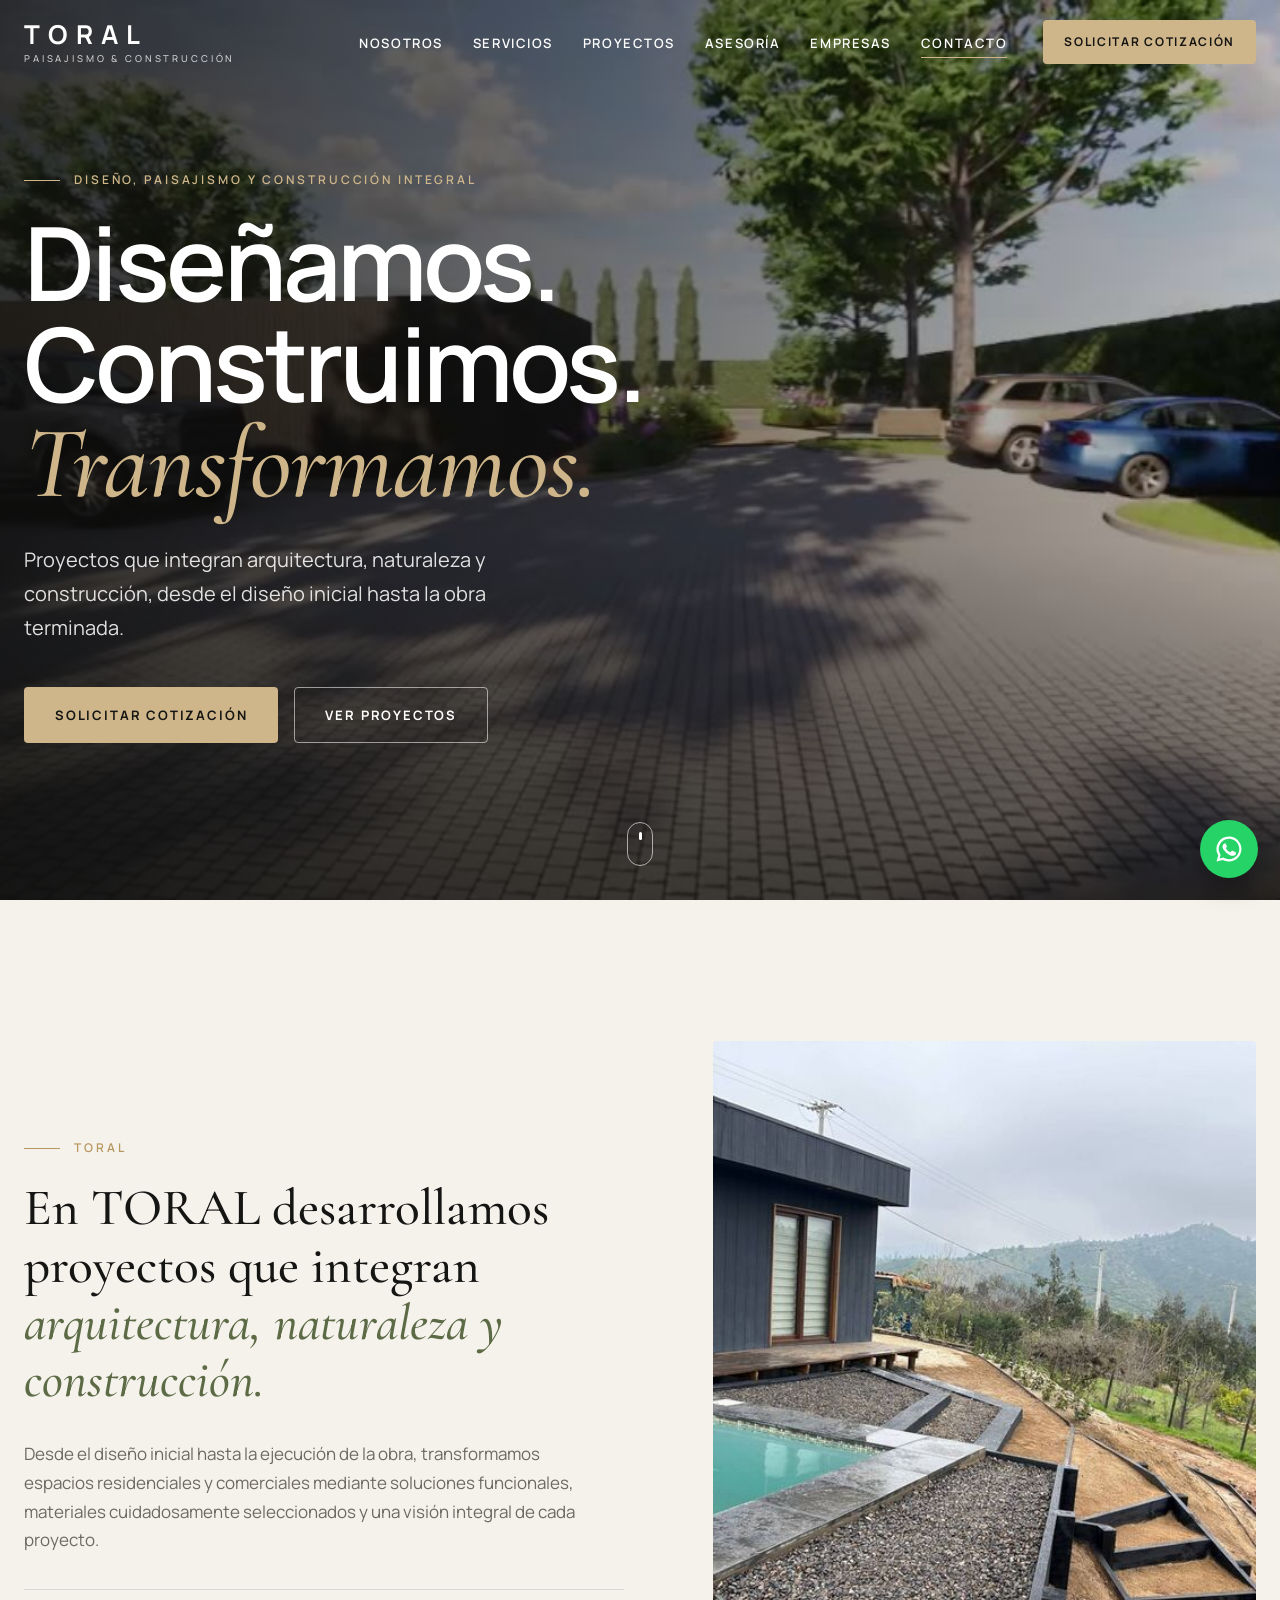
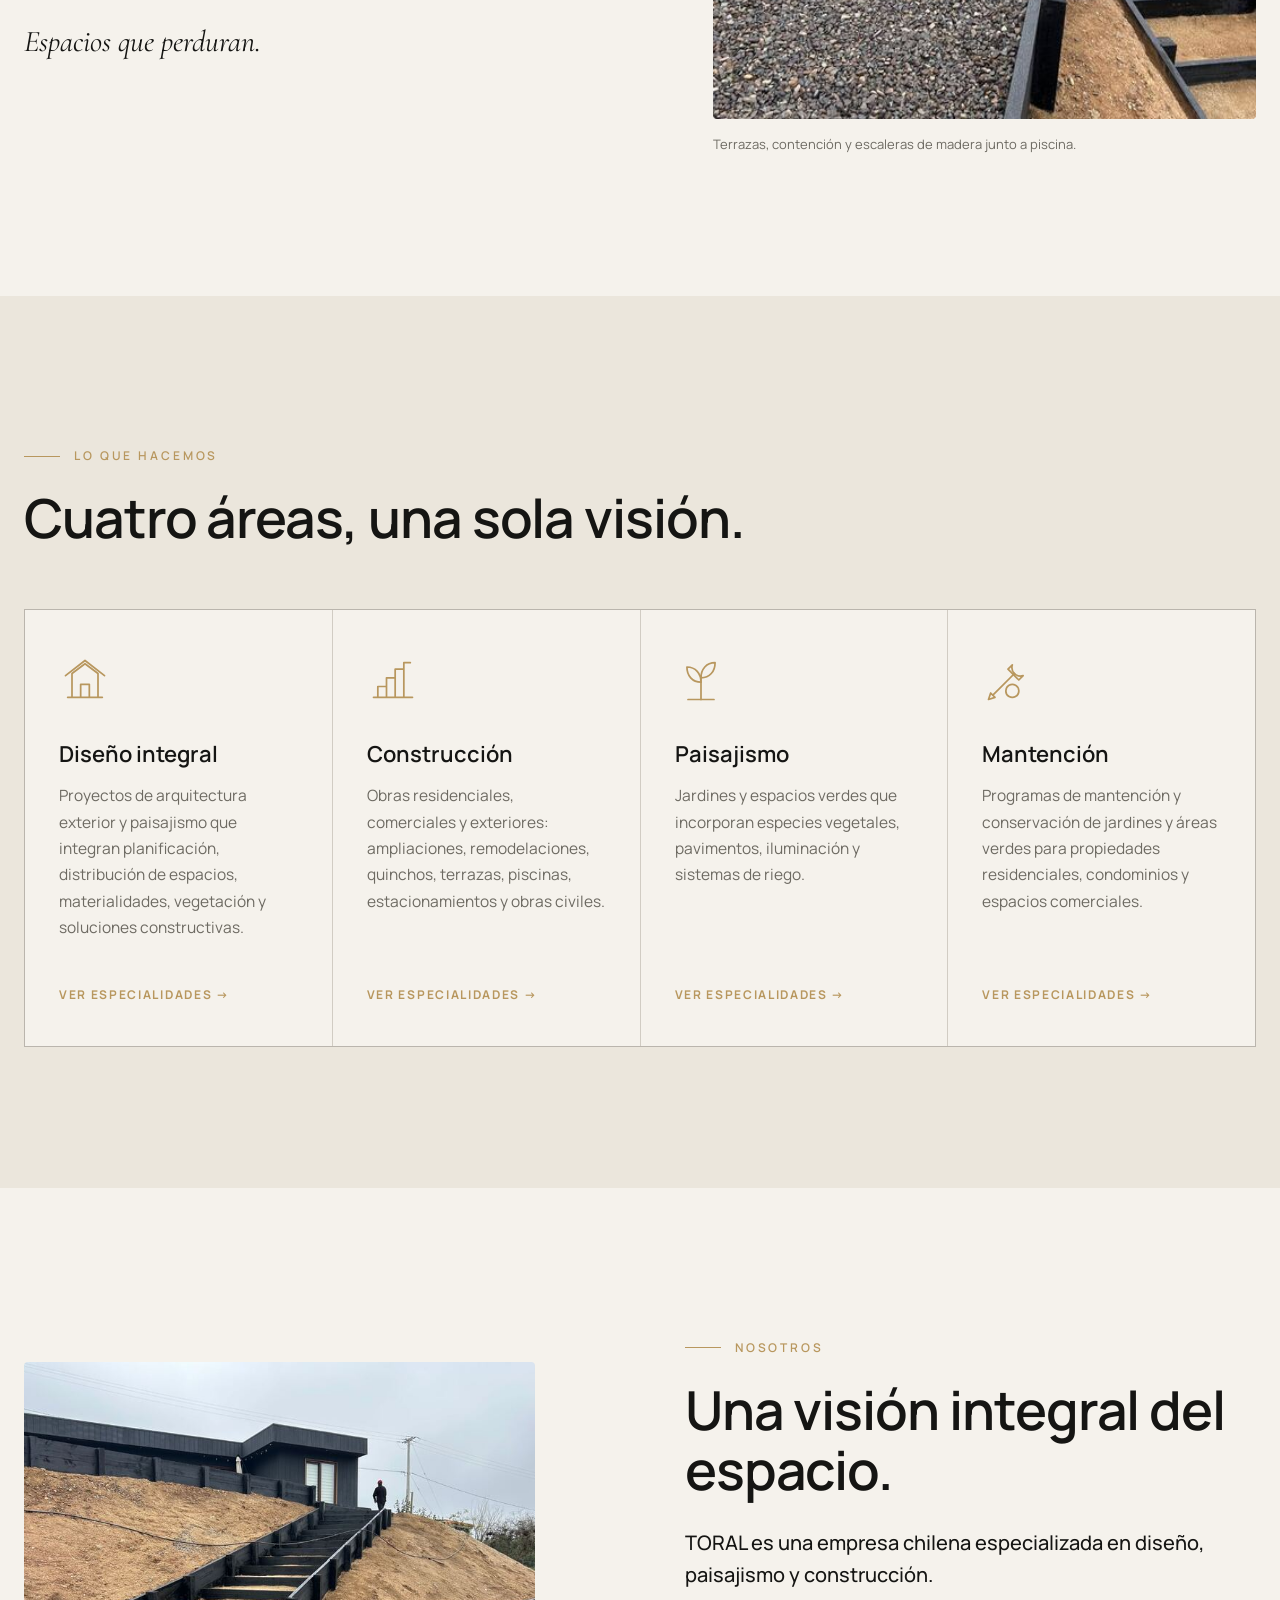
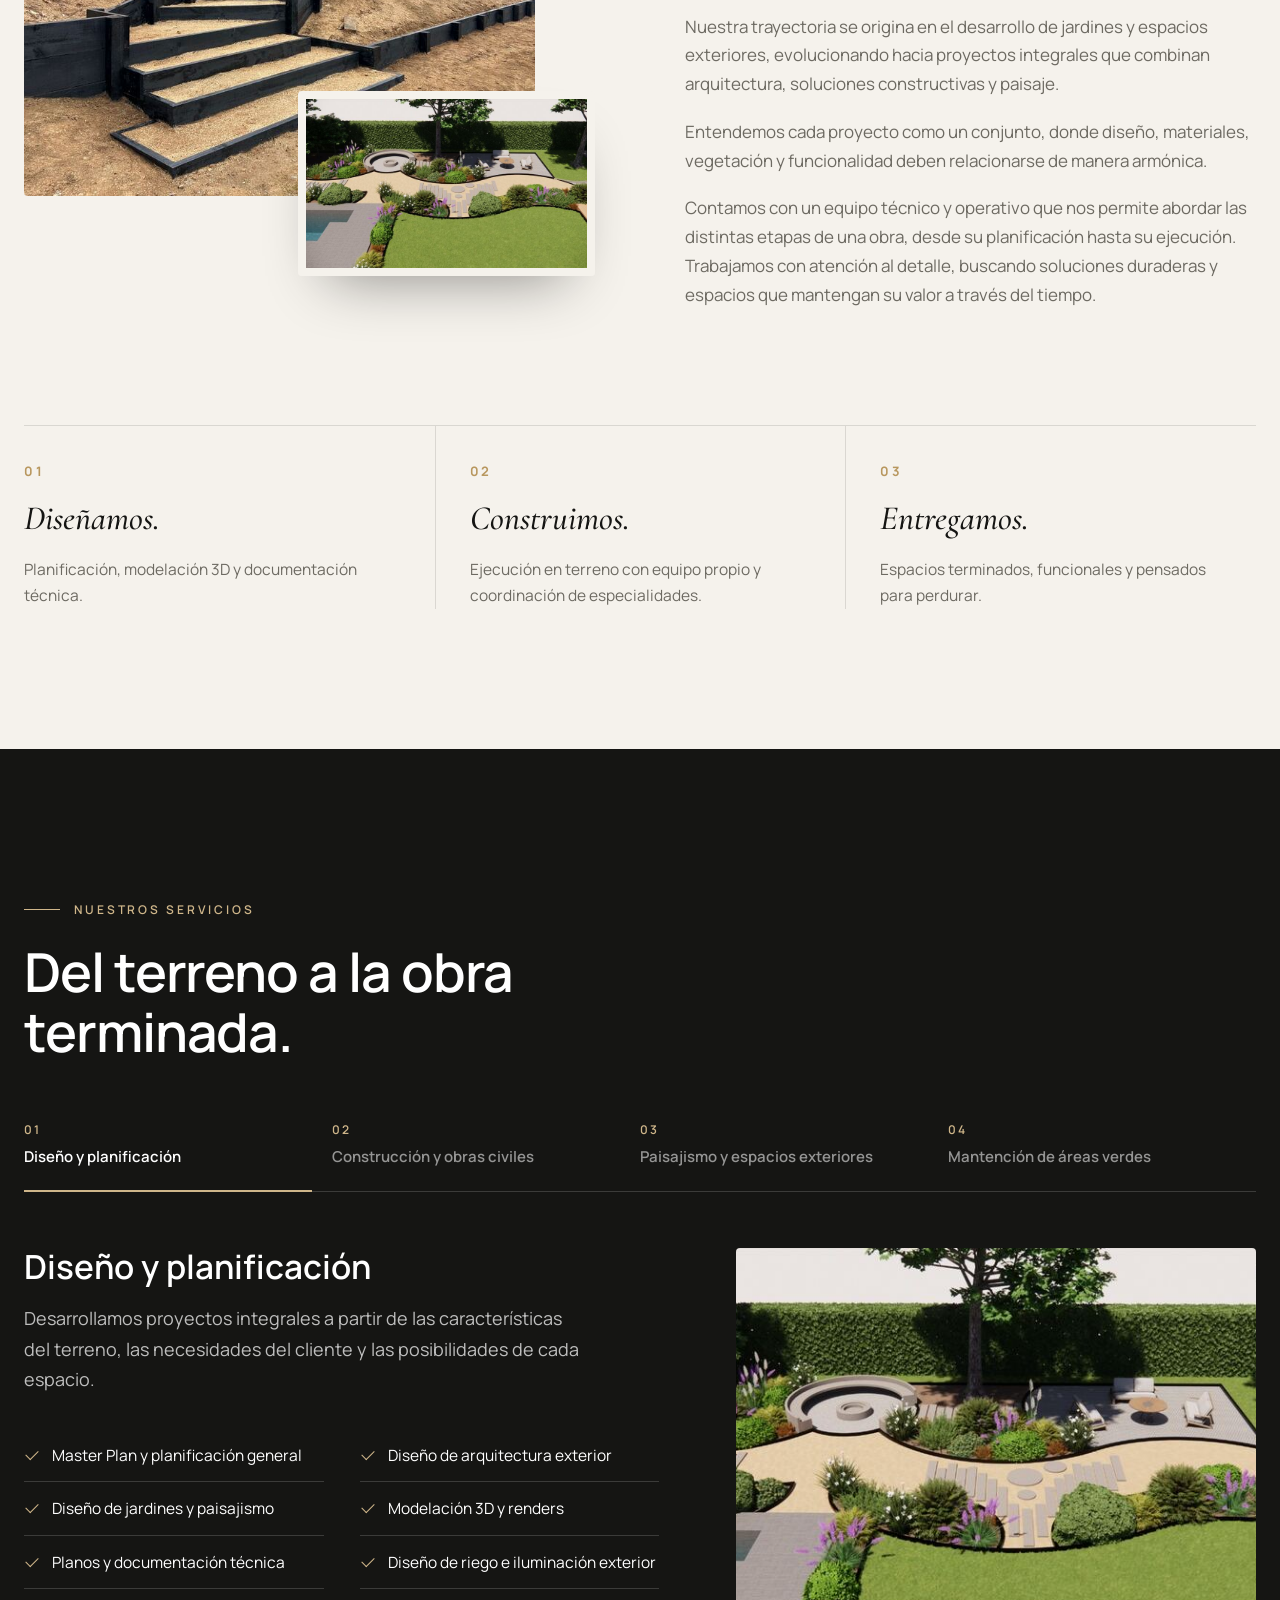
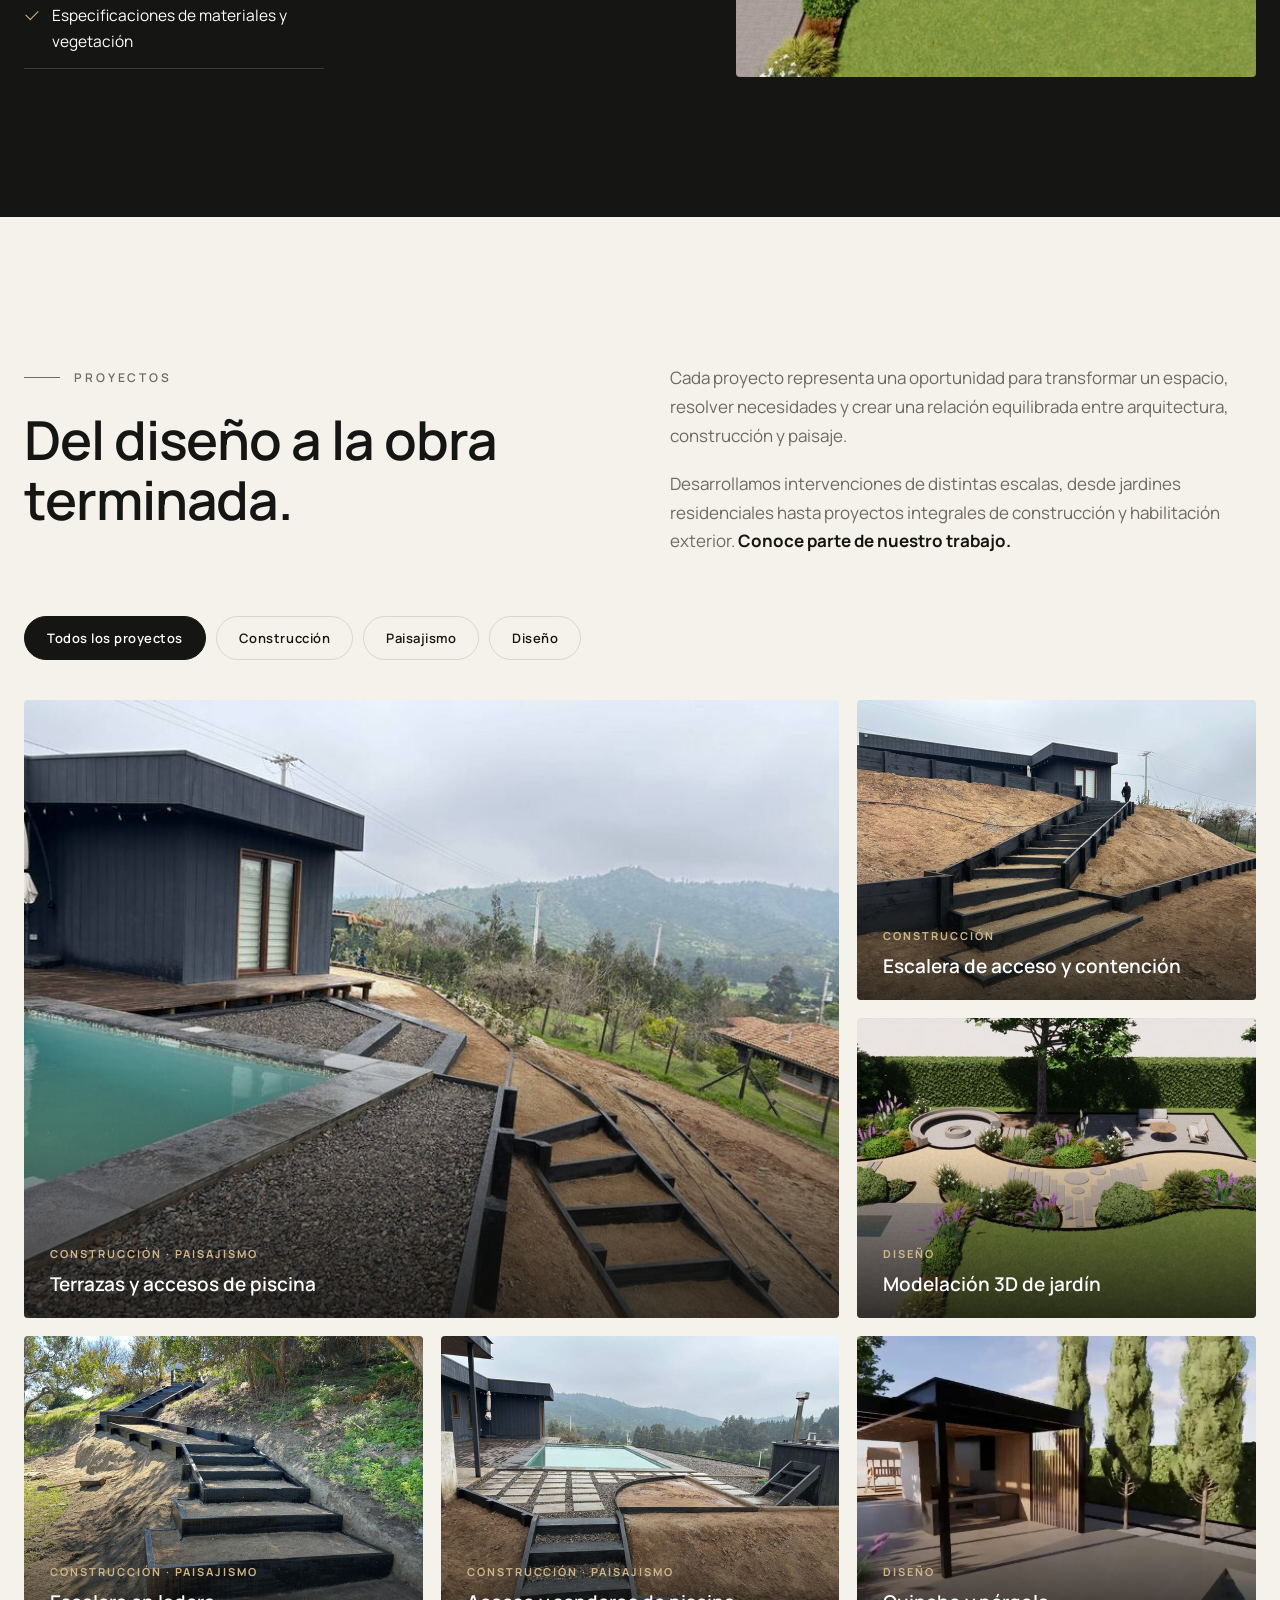
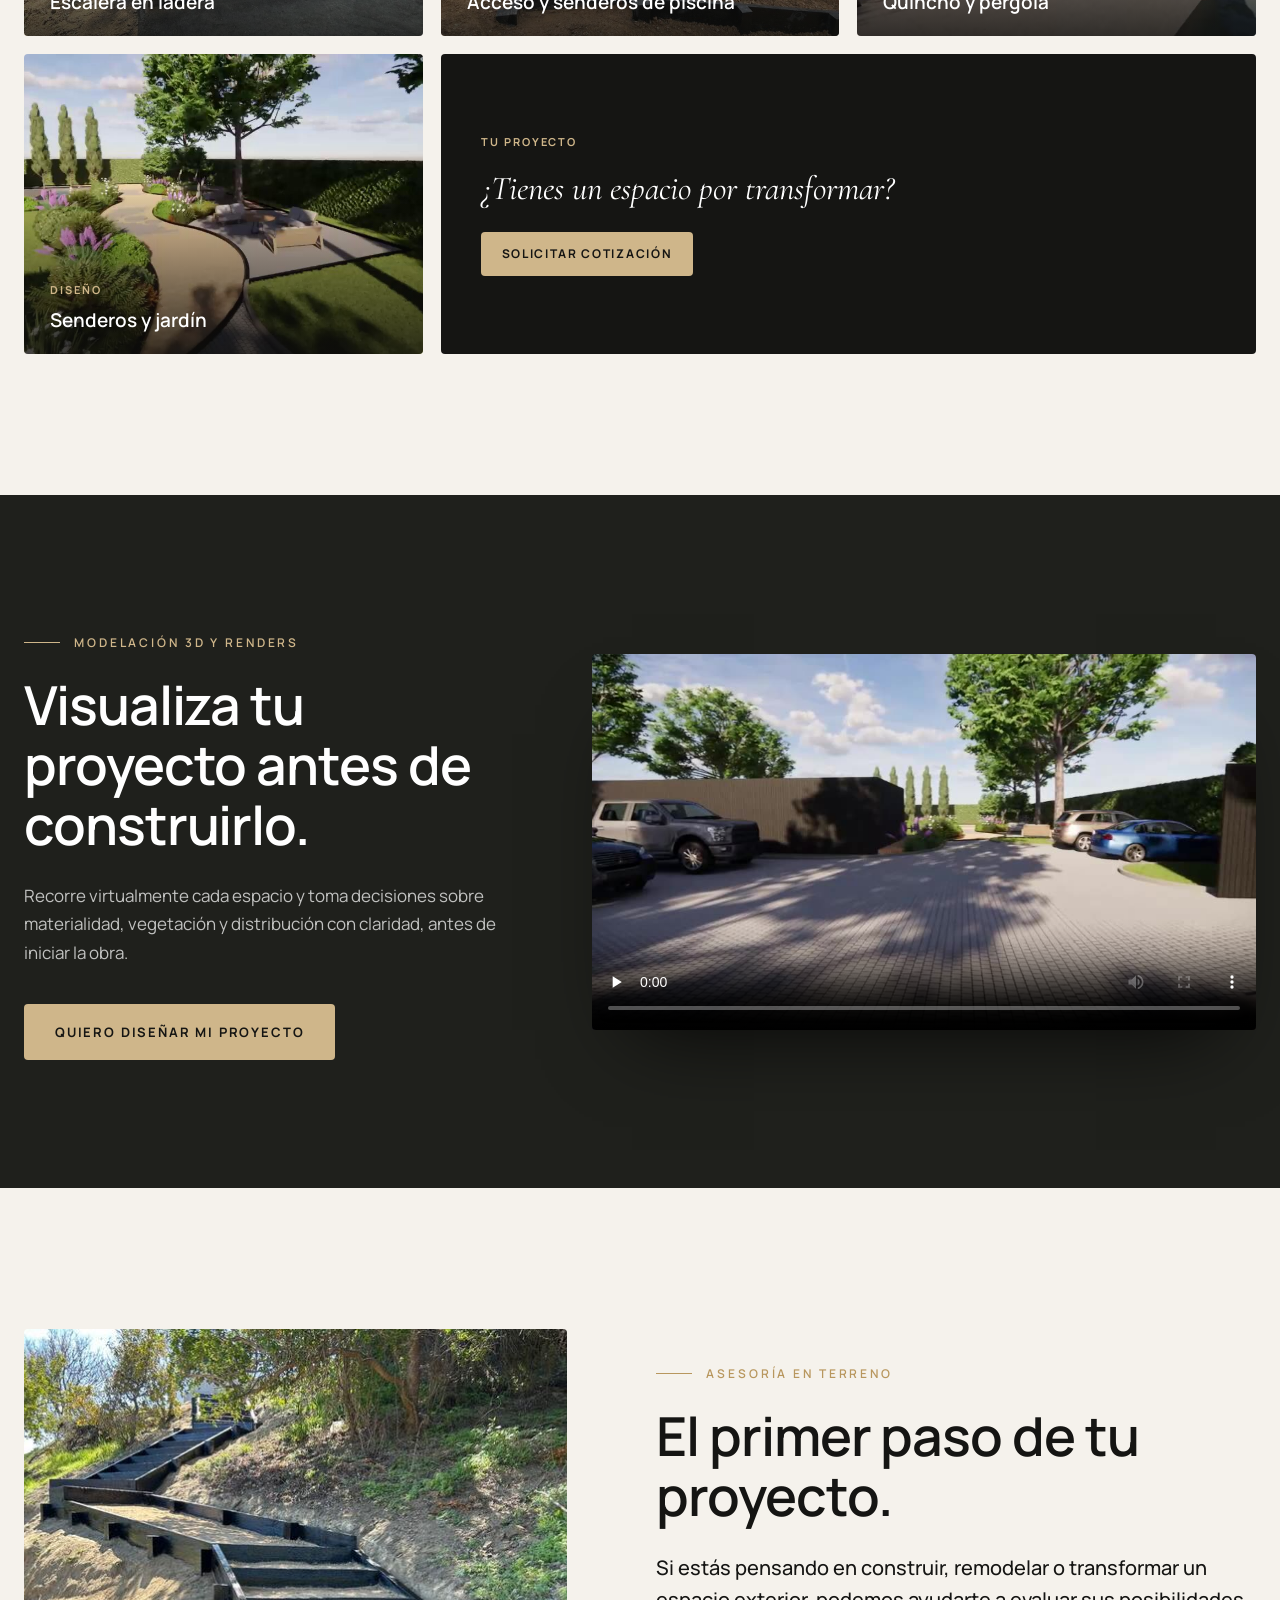
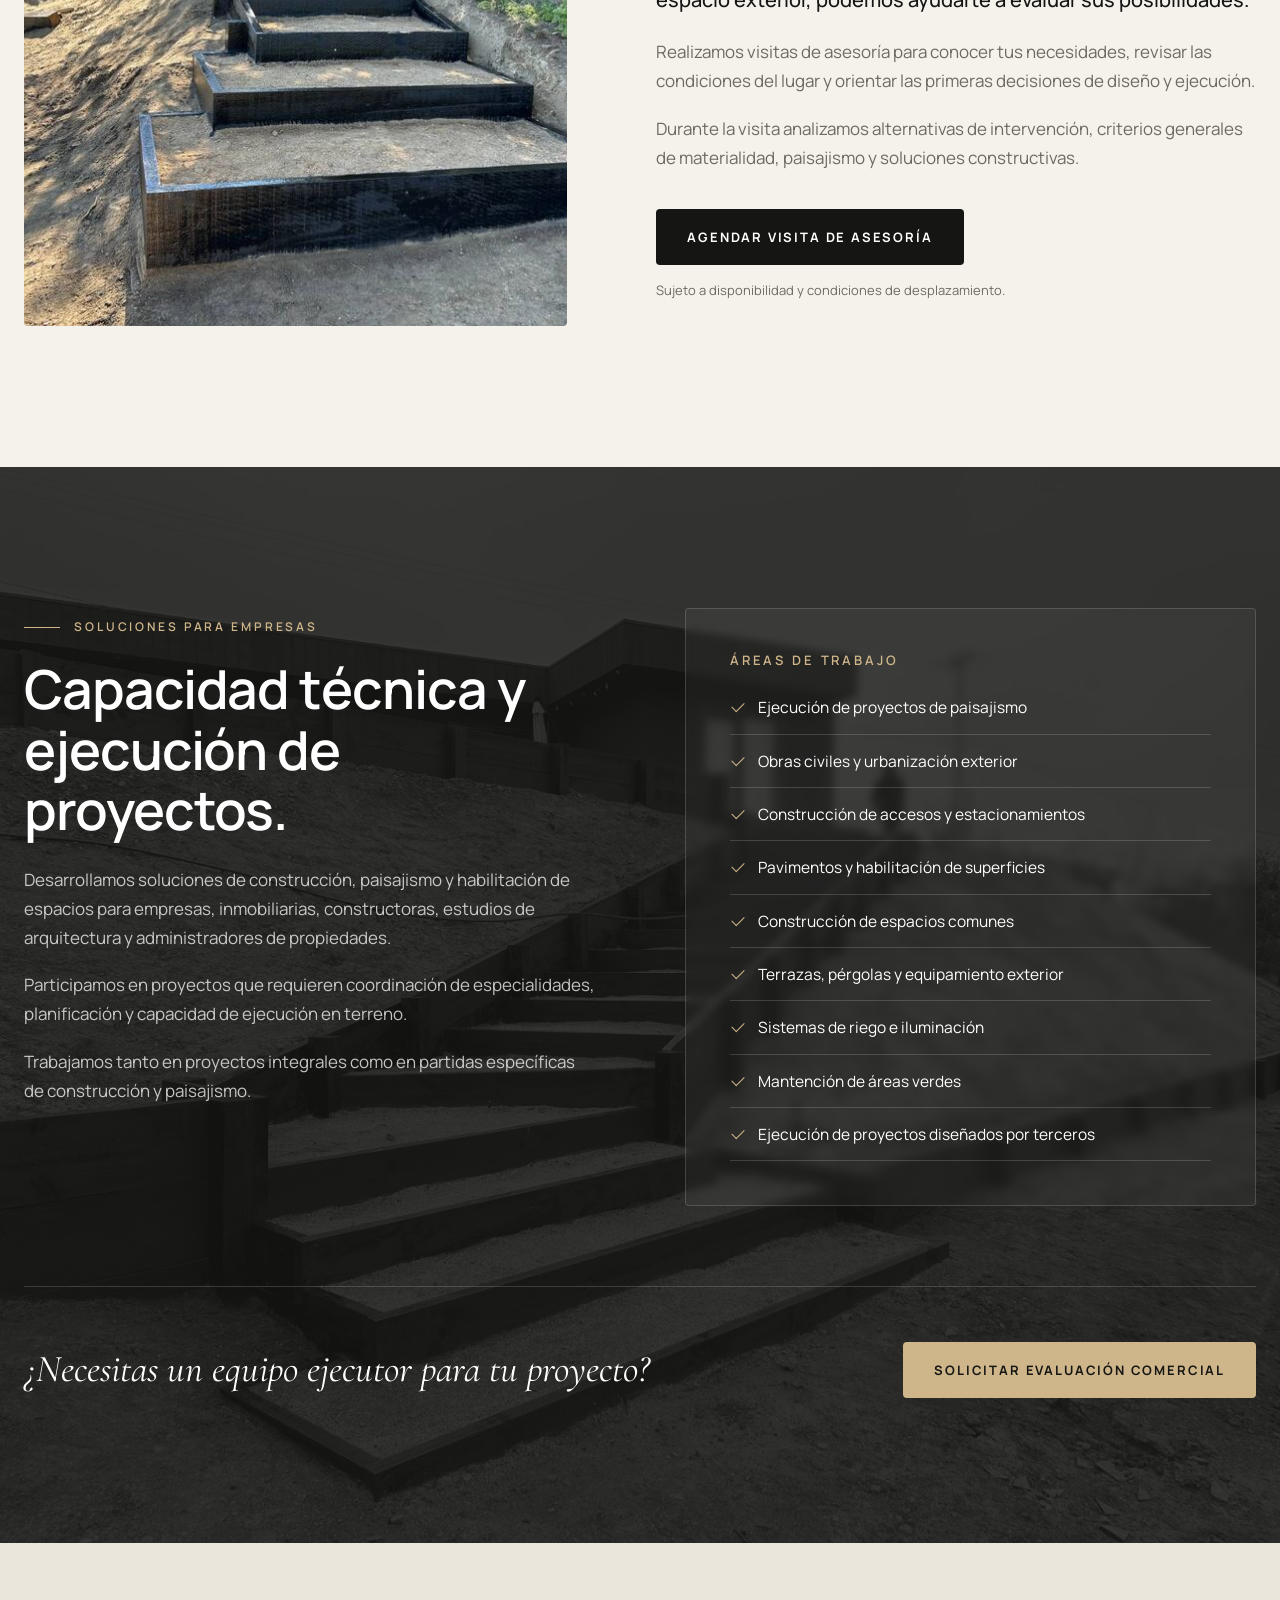
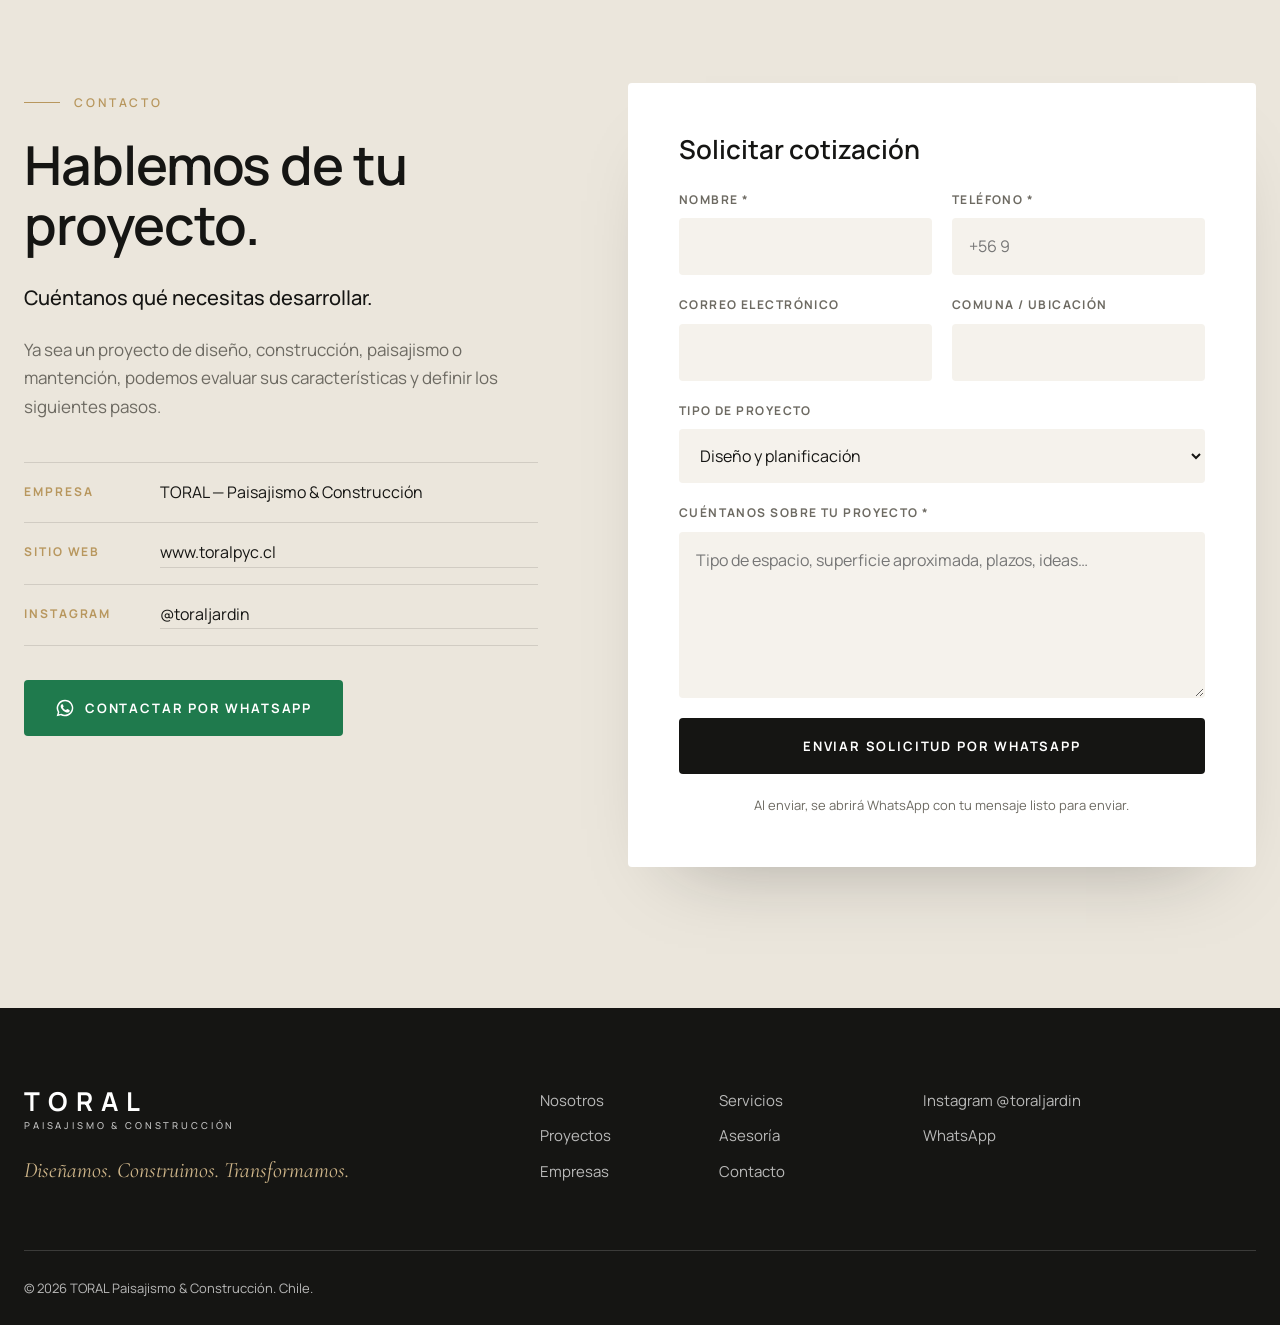
==== index.html @ 91686265 "Sitio web TORAL: diseño, paisajismo y construcción Sitio estático de una página con inicio con video" ====
<!DOCTYPE html>
<html lang="es-CL">
<head>
  <meta charset="utf-8">
  <script>document.documentElement.classList.add("js")</script>
  <meta name="viewport" content="width=device-width, initial-scale=1">
  <title>TORAL | Diseño, Paisajismo y Construcción</title>
  <meta name="description" content="TORAL es una empresa chilena de diseño, paisajismo y construcción integral. Desarrollamos jardines, terrazas, quinchos, piscinas, accesos y obras exteriores, desde el diseño hasta la ejecución.">
  <meta name="theme-color" content="#151513">
  <link rel="canonical" href="https://www.toralpyc.cl/">
  <link rel="icon" href="assets/img/favicon.svg" type="image/svg+xml">

  <!-- Open Graph -->
  <meta property="og:type" content="website">
  <meta property="og:locale" content="es_CL">
  <meta property="og:site_name" content="TORAL Paisajismo & Construcción">
  <meta property="og:title" content="TORAL | Diseñamos. Construimos. Transformamos.">
  <meta property="og:description" content="Diseño, paisajismo y construcción integral para espacios residenciales y comerciales.">
  <meta property="og:url" content="https://www.toralpyc.cl/">
  <meta property="og:image" content="https://www.toralpyc.cl/assets/img/escalera-acceso-1600.jpg">

  <link rel="preconnect" href="https://fonts.googleapis.com">
  <link rel="preconnect" href="https://fonts.gstatic.com" crossorigin>
  <link href="https://fonts.googleapis.com/css2?family=Cormorant+Garamond:ital,wght@0,500;0,600;1,500&family=Manrope:wght@300;400;500;600;700&display=swap" rel="stylesheet">
  <link rel="stylesheet" href="assets/css/styles.css">

  <script type="application/ld+json">
  {
    "@context": "https://schema.org",
    "@type": "HomeAndConstructionBusiness",
    "name": "TORAL Paisajismo & Construcción",
    "url": "https://www.toralpyc.cl/",
    "image": "https://www.toralpyc.cl/assets/img/escalera-acceso-1600.jpg",
    "description": "Empresa chilena especializada en diseño, paisajismo y construcción integral.",
    "address": { "@type": "PostalAddress", "addressCountry": "CL" },
    "sameAs": ["https://www.instagram.com/toraljardin/"]
  }
  </script>
</head>
<body>

<a class="skip-link" href="#main">Saltar al contenido</a>

<!-- ============ HEADER ============ -->
<header class="site-header" id="top">
  <div class="container header-inner">
    <a href="#top" class="brand" aria-label="TORAL, ir al inicio">
      <span class="brand-mark">TORAL</span>
      <span class="brand-sub">Paisajismo &amp; Construcción</span>
    </a>

    <button class="nav-toggle" aria-controls="site-nav" aria-expanded="false" aria-label="Abrir menú">
      <span></span><span></span><span></span>
    </button>

    <nav class="site-nav" id="site-nav" aria-label="Principal">
      <ul>
        <li><a href="#nosotros">Nosotros</a></li>
        <li><a href="#servicios">Servicios</a></li>
        <li><a href="#proyectos">Proyectos</a></li>
        <li><a href="#asesoria">Asesoría</a></li>
        <li><a href="#empresas">Empresas</a></li>
        <li><a href="#contacto">Contacto</a></li>
      </ul>
      <a href="#contacto" class="btn btn-sand btn-sm nav-cta">Solicitar cotización</a>
    </nav>
  </div>
</header>

<main id="main">

  <!-- ============ HERO ============ -->
  <section class="hero" aria-label="Presentación">
    <video class="hero-video" autoplay muted loop playsinline preload="metadata"
           poster="assets/video/toral-render-poster.jpg" aria-hidden="true">
      <source src="assets/video/toral-render.mp4" type="video/mp4">
    </video>
    <div class="hero-overlay"></div>

    <div class="container hero-content">
      <p class="eyebrow reveal">Diseño, paisajismo y construcción integral</p>
      <h1 class="hero-title reveal">
        <span>Diseñamos.</span>
        <span>Construimos.</span>
        <span class="accent">Transformamos.</span>
      </h1>
      <p class="hero-lead reveal">
        Proyectos que integran arquitectura, naturaleza y construcción, desde el diseño inicial hasta la obra terminada.
      </p>
      <div class="hero-actions reveal">
        <a href="#contacto" class="btn btn-sand">Solicitar cotización</a>
        <a href="#proyectos" class="btn btn-ghost">Ver proyectos</a>
      </div>
    </div>

    <a href="#intro" class="scroll-cue" aria-label="Bajar a la siguiente sección"><span></span></a>
  </section>

  <!-- ============ INTRO ============ -->
  <section class="section intro" id="intro">
    <div class="container intro-grid">
      <div class="intro-text reveal">
        <p class="eyebrow eyebrow-dark">TORAL</p>
        <h2 class="display">En TORAL desarrollamos proyectos que integran <em>arquitectura, naturaleza y construcción.</em></h2>
        <p>
          Desde el diseño inicial hasta la ejecución de la obra, transformamos espacios residenciales y comerciales mediante
          soluciones funcionales, materiales cuidadosamente seleccionados y una visión integral de cada proyecto.
        </p>
        <p class="signature">Espacios que perduran.</p>
      </div>
      <figure class="intro-media reveal">
        <img src="assets/img/piscina-terrazas-800.jpg"
             srcset="assets/img/piscina-terrazas-800.jpg 800w, assets/img/piscina-terrazas-1600.jpg 1600w"
             sizes="(max-width: 900px) 100vw, 45vw"
             alt="Terrazas de gravilla y escalera de madera junto a piscina con vista al valle" loading="lazy" width="800" height="600">
        <figcaption>Terrazas, contención y escaleras de madera junto a piscina.</figcaption>
      </figure>
    </div>
  </section>

  <!-- ============ LO QUE HACEMOS ============ -->
  <section class="section what" aria-labelledby="what-title">
    <div class="container">
      <header class="section-head reveal">
        <p class="eyebrow eyebrow-dark">Lo que hacemos</p>
        <h2 id="what-title" class="section-title">Cuatro áreas, una sola visión.</h2>
      </header>

      <div class="cards">
        <article class="card reveal">
          <div class="card-icon" aria-hidden="true">
            <svg viewBox="0 0 48 48"><path d="M8 40h32M12 40V18l12-9 12 9v22M20 40V28h8v12"/><path d="M6 20 24 6l18 14"/></svg>
          </div>
          <h3>Diseño integral</h3>
          <p>Proyectos de arquitectura exterior y paisajismo que integran planificación, distribución de espacios, materialidades, vegetación y soluciones constructivas.</p>
          <a href="#servicios" class="card-link" data-tab="diseno">Ver especialidades</a>
        </article>

        <article class="card reveal">
          <div class="card-icon" aria-hidden="true">
            <svg viewBox="0 0 48 48"><path d="M6 40h36M10 40V30h8v10M18 40V22h8v18M26 40V14h8v26M34 40V8h6"/></svg>
          </div>
          <h3>Construcción</h3>
          <p>Obras residenciales, comerciales y exteriores: ampliaciones, remodelaciones, quinchos, terrazas, piscinas, estacionamientos y obras civiles.</p>
          <a href="#servicios" class="card-link" data-tab="construccion">Ver especialidades</a>
        </article>

        <article class="card reveal">
          <div class="card-icon" aria-hidden="true">
            <svg viewBox="0 0 48 48"><path d="M24 42V20"/><path d="M24 26c-8 0-13-6-13-14 8 0 13 6 13 14Z"/><path d="M24 22c0-8 5-14 13-14 0 8-5 14-13 14Z"/><path d="M12 42h24"/></svg>
          </div>
          <h3>Paisajismo</h3>
          <p>Jardines y espacios verdes que incorporan especies vegetales, pavimentos, iluminación y sistemas de riego.</p>
          <a href="#servicios" class="card-link" data-tab="paisajismo">Ver especialidades</a>
        </article>

        <article class="card reveal">
          <div class="card-icon" aria-hidden="true">
            <svg viewBox="0 0 48 48"><path d="M10 38 30 18"/><path d="M28 10a8 8 0 0 0 10 10l-4 4-10-10Z"/><path d="M6 42l6-2-4-4Z"/><path d="M34 34a6 6 0 1 0 0 .1"/></svg>
          </div>
          <h3>Mantención</h3>
          <p>Programas de mantención y conservación de jardines y áreas verdes para propiedades residenciales, condominios y espacios comerciales.</p>
          <a href="#servicios" class="card-link" data-tab="mantencion">Ver especialidades</a>
        </article>
      </div>
    </div>
  </section>

  <!-- ============ NOSOTROS ============ -->
  <section class="section about" id="nosotros" aria-labelledby="about-title">
    <div class="container about-grid">
      <div class="about-media reveal">
        <img src="assets/img/escalera-acceso-800.jpg"
             srcset="assets/img/escalera-acceso-800.jpg 800w, assets/img/escalera-acceso-1600.jpg 1600w"
             sizes="(max-width: 900px) 100vw, 50vw"
             alt="Escalera y muro de contención de madera en ladera hacia una casa" loading="lazy" width="800" height="600">
        <img class="about-media-inset" src="assets/img/render-jardin-800.jpg"
             alt="Render 3D de un proyecto de paisajismo con senderos y jardineras" loading="lazy" width="800" height="450">
      </div>

      <div class="about-text reveal">
        <p class="eyebrow eyebrow-dark">Nosotros</p>
        <h2 id="about-title" class="section-title">Una visión integral del espacio.</h2>
        <p class="lead">TORAL es una empresa chilena especializada en diseño, paisajismo y construcción.</p>
        <p>
          Nuestra trayectoria se origina en el desarrollo de jardines y espacios exteriores, evolucionando hacia proyectos
          integrales que combinan arquitectura, soluciones constructivas y paisaje.
        </p>
        <p>
          Entendemos cada proyecto como un conjunto, donde diseño, materiales, vegetación y funcionalidad deben relacionarse
          de manera armónica.
        </p>
        <p>
          Contamos con un equipo técnico y operativo que nos permite abordar las distintas etapas de una obra, desde su
          planificación hasta su ejecución. Trabajamos con atención al detalle, buscando soluciones duraderas y espacios que
          mantengan su valor a través del tiempo.
        </p>
      </div>
    </div>

    <div class="container">
      <ol class="steps reveal" aria-label="Nuestro proceso">
        <li><span class="step-n">01</span><strong>Diseñamos.</strong><span>Planificación, modelación 3D y documentación técnica.</span></li>
        <li><span class="step-n">02</span><strong>Construimos.</strong><span>Ejecución en terreno con equipo propio y coordinación de especialidades.</span></li>
        <li><span class="step-n">03</span><strong>Entregamos.</strong><span>Espacios terminados, funcionales y pensados para perdurar.</span></li>
      </ol>
    </div>
  </section>

  <!-- ============ SERVICIOS ============ -->
  <section class="section services" id="servicios" aria-labelledby="services-title">
    <div class="container">
      <header class="section-head reveal">
        <p class="eyebrow">Nuestros servicios</p>
        <h2 id="services-title" class="section-title">Del terreno a la obra terminada.</h2>
      </header>

      <div class="tabs reveal">
        <div class="tab-list" role="tablist" aria-label="Servicios">
          <button role="tab" id="tab-diseno" aria-controls="panel-diseno" aria-selected="true" data-tab="diseno"><span>01</span>Diseño y planificación</button>
          <button role="tab" id="tab-construccion" aria-controls="panel-construccion" aria-selected="false" tabindex="-1" data-tab="construccion"><span>02</span>Construcción y obras civiles</button>
          <button role="tab" id="tab-paisajismo" aria-controls="panel-paisajismo" aria-selected="false" tabindex="-1" data-tab="paisajismo"><span>03</span>Paisajismo y espacios exteriores</button>
          <button role="tab" id="tab-mantencion" aria-controls="panel-mantencion" aria-selected="false" tabindex="-1" data-tab="mantencion"><span>04</span>Mantención de áreas verdes</button>
        </div>

        <div class="tab-panels">
          <div class="tab-panel" role="tabpanel" id="panel-diseno" aria-labelledby="tab-diseno">
            <div class="panel-text">
              <h3>Diseño y planificación</h3>
              <p>Desarrollamos proyectos integrales a partir de las características del terreno, las necesidades del cliente y las posibilidades de cada espacio.</p>
              <ul class="checklist">
                <li>Master Plan y planificación general</li>
                <li>Diseño de arquitectura exterior</li>
                <li>Diseño de jardines y paisajismo</li>
                <li>Modelación 3D y renders</li>
                <li>Planos y documentación técnica</li>
                <li>Diseño de riego e iluminación exterior</li>
                <li>Especificaciones de materiales y vegetación</li>
              </ul>
            </div>
            <figure class="panel-media">
              <img src="assets/img/render-jardin-800.jpg" alt="Render 3D de jardín con senderos, jardineras y terraza" loading="lazy" width="800" height="450">
            </figure>
          </div>

          <div class="tab-panel" role="tabpanel" id="panel-construccion" aria-labelledby="tab-construccion" hidden>
            <div class="panel-text">
              <h3>Construcción y obras civiles</h3>
              <p>Ejecutamos obras nuevas, ampliaciones, remodelaciones y proyectos de habilitación exterior, coordinando las especialidades necesarias para su desarrollo.</p>
              <ul class="checklist">
                <li>Quinchos y terrazas</li>
                <li>Piscinas y espacios recreativos</li>
                <li>Ampliaciones y remodelaciones</li>
                <li>Bodegas y construcciones complementarias</li>
                <li>Estacionamientos y accesos</li>
                <li>Caminos, pavimentos y soleras</li>
                <li>Muros, pircas y obras de contención</li>
                <li>Decks, pérgolas y estructuras exteriores</li>
                <li>Preparación y habilitación de terrenos</li>
              </ul>
            </div>
            <figure class="panel-media">
              <img src="assets/img/escalera-ladera-800.jpg" alt="Escalera de madera construida en ladera con muros de contención" loading="lazy" width="800" height="600">
            </figure>
          </div>

          <div class="tab-panel" role="tabpanel" id="panel-paisajismo" aria-labelledby="tab-paisajismo" hidden>
            <div class="panel-text">
              <h3>Paisajismo y espacios exteriores</h3>
              <p>Creamos jardines y espacios exteriores que integran naturaleza, arquitectura y funcionalidad.</p>
              <ul class="checklist">
                <li>Construcción de jardines</li>
                <li>Plantación de árboles y especies ornamentales</li>
                <li>Preparación y mejoramiento de suelos</li>
                <li>Instalación de césped y cubresuelos</li>
                <li>Sistemas de riego automático y por goteo</li>
                <li>Iluminación de jardines</li>
                <li>Gravillas, áridos y senderos</li>
                <li>Recuperación de espacios verdes</li>
              </ul>
            </div>
            <figure class="panel-media">
              <img src="assets/img/acceso-piscina-800.jpg" alt="Escalera con gravilla y senderos de palmetas hacia una piscina" loading="lazy" width="800" height="600">
            </figure>
          </div>

          <div class="tab-panel" role="tabpanel" id="panel-mantencion" aria-labelledby="tab-mantencion" hidden>
            <div class="panel-text">
              <h3>Mantención de áreas verdes</h3>
              <p>Ofrecemos servicios de mantención periódica y trabajos específicos para jardines y áreas verdes.</p>
              <ul class="checklist">
                <li>Mantención residencial y comercial</li>
                <li>Conservación de jardines y áreas verdes</li>
                <li>Poda y manejo de vegetación</li>
                <li>Control de malezas</li>
                <li>Mantención y revisión de riego</li>
                <li>Fertilización y mejoramiento de suelos</li>
                <li>Limpieza y recuperación de espacios exteriores</li>
              </ul>
            </div>
            <figure class="panel-media">
              <img src="assets/img/render-piscina-jardin-800.jpg" alt="Jardín con especies ornamentales junto a piscina" loading="lazy" width="800" height="453">
            </figure>
          </div>
        </div>
      </div>
    </div>
  </section>

  <!-- ============ PROYECTOS ============ -->
  <section class="section projects" id="proyectos" aria-labelledby="projects-title">
    <div class="container">
      <header class="section-head section-head-split reveal">
        <div>
          <p class="eyebrow eyebrow-dark">Proyectos</p>
          <h2 id="projects-title" class="section-title">Del diseño a la obra terminada.</h2>
        </div>
        <div>
          <p>Cada proyecto representa una oportunidad para transformar un espacio, resolver necesidades y crear una relación equilibrada entre arquitectura, construcción y paisaje.</p>
          <p>Desarrollamos intervenciones de distintas escalas, desde jardines residenciales hasta proyectos integrales de construcción y habilitación exterior. <strong>Conoce parte de nuestro trabajo.</strong></p>
        </div>
      </header>

      <div class="filters reveal" role="group" aria-label="Filtrar proyectos">
        <button class="filter is-active" data-filter="all" aria-pressed="true">Todos los proyectos</button>
        <button class="filter" data-filter="construccion" aria-pressed="false">Construcción</button>
        <button class="filter" data-filter="paisajismo" aria-pressed="false">Paisajismo</button>
        <button class="filter" data-filter="diseno" aria-pressed="false">Diseño</button>
      </div>

      <!--
        Para agregar un proyecto: copia un bloque <figure class="project">,
        cambia las imágenes, el texto y las categorías en data-cat
        (construccion, paisajismo, diseno; separadas por espacio).
      -->
      <div class="gallery">
        <figure class="project project-wide" data-cat="construccion paisajismo">
          <a href="assets/img/piscina-terrazas-1600.jpg" class="project-link" data-caption="Terrazas de gravilla, contención y escaleras junto a piscina">
            <img src="assets/img/piscina-terrazas-800.jpg" alt="Terrazas de gravilla y escaleras de madera junto a piscina" loading="lazy" width="800" height="600">
            <figcaption><span class="tag">Construcción · Paisajismo</span><strong>Terrazas y accesos de piscina</strong></figcaption>
          </a>
        </figure>

        <figure class="project" data-cat="construccion">
          <a href="assets/img/escalera-acceso-1600.jpg" class="project-link" data-caption="Escalera de acceso y muros de contención en madera">
            <img src="assets/img/escalera-acceso-800.jpg" alt="Escalera de acceso de madera con muros de contención" loading="lazy" width="800" height="600">
            <figcaption><span class="tag">Construcción</span><strong>Escalera de acceso y contención</strong></figcaption>
          </a>
        </figure>

        <figure class="project" data-cat="diseno">
          <a href="assets/img/render-jardin-1600.jpg" class="project-link" data-caption="Modelación 3D de jardín con senderos, jardineras y terraza">
            <img src="assets/img/render-jardin-800.jpg" alt="Render 3D de jardín con senderos y terraza" loading="lazy" width="800" height="450">
            <figcaption><span class="tag">Diseño</span><strong>Modelación 3D de jardín</strong></figcaption>
          </a>
        </figure>

        <figure class="project" data-cat="construccion paisajismo">
          <a href="assets/img/escalera-ladera-1600.jpg" class="project-link" data-caption="Escalera en ladera con descansos y bordes de madera">
            <img src="assets/img/escalera-ladera-800.jpg" alt="Escalera de madera en ladera con vegetación" loading="lazy" width="800" height="600">
            <figcaption><span class="tag">Construcción · Paisajismo</span><strong>Escalera en ladera</strong></figcaption>
          </a>
        </figure>

        <figure class="project" data-cat="construccion paisajismo">
          <a href="assets/img/acceso-piscina-1600.jpg" class="project-link" data-caption="Escalera con gravilla, palmetas y bordes curvos">
            <img src="assets/img/acceso-piscina-800.jpg" alt="Escalera con gravilla y senderos de palmetas hacia piscina" loading="lazy" width="800" height="600">
            <figcaption><span class="tag">Construcción · Paisajismo</span><strong>Acceso y senderos de piscina</strong></figcaption>
          </a>
        </figure>

        <figure class="project" data-cat="diseno">
          <a href="assets/img/render-quincho-pergola-800.jpg" class="project-link" data-caption="Modelación 3D de quincho con pérgola y jardín">
            <img src="assets/img/render-quincho-pergola-800.jpg" alt="Render 3D de quincho con pérgola" loading="lazy" width="800" height="453">
            <figcaption><span class="tag">Diseño</span><strong>Quincho y pérgola</strong></figcaption>
          </a>
        </figure>

        <figure class="project" data-cat="diseno">
          <a href="assets/img/render-senderos-jardin-800.jpg" class="project-link" data-caption="Modelación 3D de senderos y jardín">
            <img src="assets/img/render-senderos-jardin-800.jpg" alt="Render 3D de sendero curvo entre jardineras" loading="lazy" width="800" height="453">
            <figcaption><span class="tag">Diseño</span><strong>Senderos y jardín</strong></figcaption>
          </a>
        </figure>

        <div class="project-cta">
          <p class="tag">Tu proyecto</p>
          <p class="project-cta-title">¿Tienes un espacio por transformar?</p>
          <a href="#contacto" class="btn btn-sand btn-sm">Solicitar cotización</a>
        </div>
      </div>
    </div>
  </section>

  <!-- ============ VIDEO 3D ============ -->
  <section class="video-band" aria-labelledby="video-title">
    <div class="container video-grid">
      <div class="video-text reveal">
        <p class="eyebrow">Modelación 3D y renders</p>
        <h2 id="video-title" class="section-title">Visualiza tu proyecto antes de construirlo.</h2>
        <p>Recorre virtualmente cada espacio y toma decisiones sobre materialidad, vegetación y distribución con claridad, antes de iniciar la obra.</p>
        <a href="#contacto" class="btn btn-sand">Quiero diseñar mi proyecto</a>
      </div>
      <div class="video-frame reveal">
        <video controls preload="none" playsinline poster="assets/video/toral-render-poster.jpg">
          <source src="assets/video/toral-render.mp4" type="video/mp4">
          Tu navegador no puede reproducir este video.
        </video>
      </div>
    </div>
  </section>

  <!-- ============ ASESORIA ============ -->
  <section class="section advisory" id="asesoria" aria-labelledby="advisory-title">
    <div class="container advisory-grid">
      <figure class="advisory-media reveal">
        <img src="assets/img/escalera-ladera-800.jpg"
             srcset="assets/img/escalera-ladera-800.jpg 800w, assets/img/escalera-ladera-1600.jpg 1600w"
             sizes="(max-width: 900px) 100vw, 45vw"
             alt="Escalera de madera recién construida en una ladera" loading="lazy" width="800" height="600">
      </figure>
      <div class="advisory-text reveal">
        <p class="eyebrow eyebrow-dark">Asesoría en terreno</p>
        <h2 id="advisory-title" class="section-title">El primer paso de tu proyecto.</h2>
        <p class="lead">Si estás pensando en construir, remodelar o transformar un espacio exterior, podemos ayudarte a evaluar sus posibilidades.</p>
        <p>Realizamos visitas de asesoría para conocer tus necesidades, revisar las condiciones del lugar y orientar las primeras decisiones de diseño y ejecución.</p>
        <p>Durante la visita analizamos alternativas de intervención, criterios generales de materialidad, paisajismo y soluciones constructivas.</p>
        <div class="advisory-actions">
          <a href="#contacto" class="btn btn-dark" data-service="Asesoría en terreno">Agendar visita de asesoría</a>
        </div>
        <p class="fine-print">Sujeto a disponibilidad y condiciones de desplazamiento.</p>
      </div>
    </div>
  </section>

  <!-- ============ EMPRESAS ============ -->
  <section class="section business" id="empresas" aria-labelledby="business-title">
    <div class="business-bg" style="background-image:url('assets/img/escalera-acceso-1600.jpg')" aria-hidden="true"></div>
    <div class="container">
      <div class="business-grid">
        <div class="business-text reveal">
          <p class="eyebrow">Soluciones para empresas</p>
          <h2 id="business-title" class="section-title">Capacidad técnica y ejecución de proyectos.</h2>
          <p>Desarrollamos soluciones de construcción, paisajismo y habilitación de espacios para empresas, inmobiliarias, constructoras, estudios de arquitectura y administradores de propiedades.</p>
          <p>Participamos en proyectos que requieren coordinación de especialidades, planificación y capacidad de ejecución en terreno.</p>
          <p>Trabajamos tanto en proyectos integrales como en partidas específicas de construcción y paisajismo.</p>
        </div>

        <div class="business-areas reveal">
          <h3>Áreas de trabajo</h3>
          <ul class="checklist checklist-light">
            <li>Ejecución de proyectos de paisajismo</li>
            <li>Obras civiles y urbanización exterior</li>
            <li>Construcción de accesos y estacionamientos</li>
            <li>Pavimentos y habilitación de superficies</li>
            <li>Construcción de espacios comunes</li>
            <li>Terrazas, pérgolas y equipamiento exterior</li>
            <li>Sistemas de riego e iluminación</li>
            <li>Mantención de áreas verdes</li>
            <li>Ejecución de proyectos diseñados por terceros</li>
          </ul>
        </div>
      </div>

      <div class="business-cta reveal">
        <p>¿Necesitas un equipo ejecutor para tu proyecto?</p>
        <a href="#contacto" class="btn btn-sand" data-service="Evaluación comercial (empresas)">Solicitar evaluación comercial</a>
      </div>
    </div>
  </section>

  <!-- ============ CONTACTO ============ -->
  <section class="section contact" id="contacto" aria-labelledby="contact-title">
    <div class="container contact-grid">
      <div class="contact-text reveal">
        <p class="eyebrow eyebrow-dark">Contacto</p>
        <h2 id="contact-title" class="section-title">Hablemos de tu proyecto.</h2>
        <p class="lead">Cuéntanos qué necesitas desarrollar.</p>
        <p>Ya sea un proyecto de diseño, construcción, paisajismo o mantención, podemos evaluar sus características y definir los siguientes pasos.</p>

        <ul class="contact-list">
          <li>
            <span class="contact-label">Empresa</span>
            <span>TORAL — Paisajismo &amp; Construcción</span>
          </li>
          <li>
            <span class="contact-label">Sitio web</span>
            <a href="https://www.toralpyc.cl">www.toralpyc.cl</a>
          </li>
          <li>
            <span class="contact-label">Instagram</span>
            <a href="https://www.instagram.com/toraljardin/" target="_blank" rel="noopener">@toraljardin</a>
          </li>
        </ul>

        <a href="#" class="btn btn-whatsapp js-whatsapp" target="_blank" rel="noopener">
          <svg viewBox="0 0 24 24" aria-hidden="true"><path d="M12 2a10 10 0 0 0-8.6 15.1L2 22l5-1.3A10 10 0 1 0 12 2Zm0 18.2a8.2 8.2 0 0 1-4.2-1.2l-.3-.2-3 .8.8-2.9-.2-.3A8.2 8.2 0 1 1 12 20.2Zm4.5-6.1c-.2-.1-1.5-.7-1.7-.8-.2-.1-.4-.1-.6.1l-.8 1c-.1.2-.3.2-.5.1a6.7 6.7 0 0 1-3.3-2.9c-.3-.4.2-.4.7-1.4.1-.2 0-.3 0-.4l-.8-1.8c-.2-.5-.4-.4-.6-.4h-.5a1 1 0 0 0-.7.3 3 3 0 0 0-.9 2.2 5.2 5.2 0 0 0 1.1 2.7 11.8 11.8 0 0 0 4.5 4c1.7.7 2.4.8 3.2.6a2.8 2.8 0 0 0 1.8-1.3 2.3 2.3 0 0 0 .2-1.3c-.1-.1-.2-.2-.4-.3Z"/></svg>
          Contactar por WhatsApp
        </a>
      </div>

      <form class="contact-form reveal" id="contact-form" novalidate>
        <h3>Solicitar cotización</h3>
        <div class="form-row">
          <label>
            <span>Nombre *</span>
            <input type="text" name="nombre" autocomplete="name" required>
          </label>
          <label>
            <span>Teléfono *</span>
            <input type="tel" name="telefono" autocomplete="tel" placeholder="+56 9" required>
          </label>
        </div>
        <div class="form-row">
          <label>
            <span>Correo electrónico</span>
            <input type="email" name="email" autocomplete="email">
          </label>
          <label>
            <span>Comuna / ubicación</span>
            <input type="text" name="comuna" autocomplete="address-level2">
          </label>
        </div>
        <label>
          <span>Tipo de proyecto</span>
          <select name="servicio" id="servicio">
            <option>Diseño y planificación</option>
            <option>Construcción y obras civiles</option>
            <option>Paisajismo y espacios exteriores</option>
            <option>Mantención de áreas verdes</option>
            <option>Asesoría en terreno</option>
            <option>Evaluación comercial (empresas)</option>
            <option>Otro</option>
          </select>
        </label>
        <label>
          <span>Cuéntanos sobre tu proyecto *</span>
          <textarea name="mensaje" rows="5" required placeholder="Tipo de espacio, superficie aproximada, plazos, ideas…"></textarea>
        </label>
        <p class="form-error" role="alert" hidden>Por favor completa los campos obligatorios.</p>
        <button type="submit" class="btn btn-dark btn-block">Enviar solicitud por WhatsApp</button>
        <p class="fine-print">Al enviar, se abrirá WhatsApp con tu mensaje listo para enviar.</p>
      </form>
    </div>
  </section>
</main>

<!-- ============ FOOTER ============ -->
<footer class="site-footer">
  <div class="container footer-grid">
    <div>
      <a href="#top" class="brand brand-footer">
        <span class="brand-mark">TORAL</span>
        <span class="brand-sub">Paisajismo &amp; Construcción</span>
      </a>
      <p class="footer-tag">Diseñamos. Construimos. Transformamos.</p>
    </div>
    <nav aria-label="Pie de página">
      <ul class="footer-links">
        <li><a href="#nosotros">Nosotros</a></li>
        <li><a href="#servicios">Servicios</a></li>
        <li><a href="#proyectos">Proyectos</a></li>
        <li><a href="#asesoria">Asesoría</a></li>
        <li><a href="#empresas">Empresas</a></li>
        <li><a href="#contacto">Contacto</a></li>
      </ul>
    </nav>
    <div class="footer-contact">
      <a href="https://www.instagram.com/toraljardin/" target="_blank" rel="noopener">Instagram @toraljardin</a>
      <a href="#" class="js-whatsapp" target="_blank" rel="noopener">WhatsApp</a>
    </div>
  </div>
  <div class="container footer-bottom">
    <p>© <span id="year">2026</span> TORAL Paisajismo &amp; Construcción. Chile.</p>
  </div>
</footer>

<!-- WhatsApp flotante -->
<a href="#" class="wa-float js-whatsapp" target="_blank" rel="noopener" aria-label="Escríbenos por WhatsApp">
  <svg viewBox="0 0 24 24" aria-hidden="true"><path d="M12 2a10 10 0 0 0-8.6 15.1L2 22l5-1.3A10 10 0 1 0 12 2Zm0 18.2a8.2 8.2 0 0 1-4.2-1.2l-.3-.2-3 .8.8-2.9-.2-.3A8.2 8.2 0 1 1 12 20.2Zm4.5-6.1c-.2-.1-1.5-.7-1.7-.8-.2-.1-.4-.1-.6.1l-.8 1c-.1.2-.3.2-.5.1a6.7 6.7 0 0 1-3.3-2.9c-.3-.4.2-.4.7-1.4.1-.2 0-.3 0-.4l-.8-1.8c-.2-.5-.4-.4-.6-.4h-.5a1 1 0 0 0-.7.3 3 3 0 0 0-.9 2.2 5.2 5.2 0 0 0 1.1 2.7 11.8 11.8 0 0 0 4.5 4c1.7.7 2.4.8 3.2.6a2.8 2.8 0 0 0 1.8-1.3 2.3 2.3 0 0 0 .2-1.3c-.1-.1-.2-.2-.4-.3Z"/></svg>
</a>

<!-- Lightbox -->
<div class="lightbox" id="lightbox" role="dialog" aria-modal="true" aria-label="Imagen del proyecto" hidden>
  <button class="lb-close" aria-label="Cerrar">&times;</button>
  <button class="lb-prev" aria-label="Anterior">&#8249;</button>
  <figure>
    <img src="" alt="">
    <figcaption></figcaption>
  </figure>
  <button class="lb-next" aria-label="Siguiente">&#8250;</button>
</div>

<script src="assets/js/main.js" defer></script>
</body>
</html>
---- assets/css/styles.css ----
/* =========================================================
   TORAL — Paisajismo & Construcción
   ========================================================= */

:root {
  --ink: #151513;
  --charcoal: #1f201c;
  --graphite: #2b2c27;
  --paper: #f5f2ec;
  --paper-2: #ebe6dc;
  --sand: #cfb68a;
  --sand-strong: #b8975e;
  --leaf: #5c6b45;
  --muted: #6d6a62;
  --line: rgba(21, 21, 19, .12);
  --line-light: rgba(255, 255, 255, .16);

  --font-sans: "Manrope", system-ui, -apple-system, "Segoe UI", Roboto, sans-serif;
  --font-serif: "Cormorant Garamond", Georgia, serif;

  --radius: 4px;
  --header-h: 84px;
  --container: 1240px;
  --ease: cubic-bezier(.2, .7, .2, 1);
}

*, *::before, *::after { box-sizing: border-box; }

html { scroll-behavior: smooth; scroll-padding-top: 72px; -webkit-text-size-adjust: 100%; }

body {
  margin: 0;
  font-family: var(--font-sans);
  font-size: 17px;
  line-height: 1.7;
  color: var(--ink);
  background: var(--paper);
  -webkit-font-smoothing: antialiased;
}

img, video { display: block; max-width: 100%; height: auto; }
a { color: inherit; }
h1, h2, h3 { margin: 0; line-height: 1.12; font-weight: 600; }
p { margin: 0 0 1.1em; }
p:last-child { margin-bottom: 0; }
ul, ol { margin: 0; padding: 0; list-style: none; }
figure { margin: 0; }
button { font: inherit; cursor: pointer; }

.container { width: min(100% - 48px, var(--container)); margin-inline: auto; }

.skip-link {
  position: absolute; left: 16px; top: -60px; z-index: 200;
  background: var(--sand); color: var(--ink); padding: 10px 16px; border-radius: var(--radius);
}
.skip-link:focus { top: 16px; }

:focus-visible { outline: 2px solid var(--sand-strong); outline-offset: 3px; }

/* ---------- Typography helpers ---------- */
.eyebrow {
  display: inline-flex; align-items: center; gap: 14px;
  margin-bottom: 22px;
  font-size: 12px; font-weight: 600; letter-spacing: .24em; text-transform: uppercase;
  color: var(--sand);
}
.eyebrow::before { content: ""; width: 36px; height: 1px; background: currentColor; }
.eyebrow-dark { color: var(--sand-strong); }

.section-title { font-size: clamp(32px, 4.2vw, 54px); letter-spacing: -.02em; margin-bottom: 26px; }

.display {
  font-family: var(--font-serif); font-weight: 500;
  font-size: clamp(32px, 4vw, 52px); line-height: 1.12; margin-bottom: 30px;
}
.display em { font-style: italic; color: var(--leaf); }

.lead { font-size: 20px; line-height: 1.6; color: var(--ink); font-weight: 500; }

.fine-print { font-size: 13px; color: var(--muted); margin-top: 14px; }

/* ---------- Buttons ---------- */
.btn {
  display: inline-flex; align-items: center; justify-content: center; gap: 10px;
  padding: 16px 30px;
  border: 1px solid transparent; border-radius: var(--radius);
  font-size: 13px; font-weight: 700; letter-spacing: .14em; text-transform: uppercase;
  text-decoration: none;
  transition: background .3s var(--ease), color .3s var(--ease), border-color .3s var(--ease), transform .3s var(--ease);
}
.btn:hover { transform: translateY(-2px); }
.btn-sm { padding: 11px 20px; font-size: 12px; }
.btn-block { width: 100%; }
.btn-sand { background: var(--sand); color: var(--ink); }
.btn-sand:hover { background: #dfc79c; }
.btn-ghost { border-color: rgba(255,255,255,.55); color: #fff; }
.btn-ghost:hover { background: #fff; color: var(--ink); }
.btn-dark { background: var(--ink); color: #fff; }
.btn-dark:hover { background: var(--graphite); }
.btn-whatsapp { background: #1f7a4d; color: #fff; margin-top: 34px; }
.btn-whatsapp:hover { background: #196640; }
.btn-whatsapp svg { width: 20px; height: 20px; fill: currentColor; }

/* ---------- Header ---------- */
.site-header {
  position: fixed; inset: 0 0 auto; z-index: 100;
  height: var(--header-h);
  color: #fff;
  transition: background .4s var(--ease), height .4s var(--ease), box-shadow .4s var(--ease);
}
.site-header::before {
  content: ""; position: absolute; inset: 0; z-index: -1;
  background: rgba(21, 21, 19, .94);
  -webkit-backdrop-filter: blur(10px); backdrop-filter: blur(10px);
  box-shadow: 0 1px 0 var(--line-light);
  opacity: 0; transition: opacity .4s var(--ease);
}
.site-header.is-scrolled { --header-h: 70px; }
.site-header.is-scrolled::before { opacity: 1; }
.header-inner { height: 100%; display: flex; align-items: center; justify-content: space-between; gap: 24px; }

.brand { display: inline-flex; flex-direction: column; text-decoration: none; line-height: 1; }
.brand-mark { font-size: 26px; font-weight: 700; letter-spacing: .32em; margin-right: -.32em; }
.brand-sub { margin-top: 7px; font-size: 9.5px; font-weight: 500; letter-spacing: .3em; text-transform: uppercase; opacity: .75; }

.site-nav { display: flex; align-items: center; gap: 36px; }
.site-nav ul { display: flex; gap: 30px; }
.site-nav ul a {
  position: relative; text-decoration: none;
  font-size: 13px; font-weight: 600; letter-spacing: .12em; text-transform: uppercase;
  padding: 6px 0;
}
.site-nav ul a::after {
  content: ""; position: absolute; left: 0; right: 0; bottom: 0; height: 1px;
  background: var(--sand); transform: scaleX(0); transform-origin: left; transition: transform .35s var(--ease);
}
.site-nav ul a:hover::after, .site-nav ul a.is-current::after { transform: scaleX(1); }

.nav-toggle { display: none; background: none; border: 0; width: 44px; height: 44px; padding: 10px; position: relative; z-index: 2; }
.nav-toggle span { display: block; height: 2px; background: #fff; margin: 6px 0; transition: transform .3s var(--ease), opacity .3s; }
.nav-toggle[aria-expanded="true"] span:nth-child(1) { transform: translateY(8px) rotate(45deg); }
.nav-toggle[aria-expanded="true"] span:nth-child(2) { opacity: 0; }
.nav-toggle[aria-expanded="true"] span:nth-child(3) { transform: translateY(-8px) rotate(-45deg); }

/* ---------- Hero ---------- */
.hero {
  position: relative; min-height: 100vh; min-height: 100svh;
  display: flex; align-items: center;
  color: #fff; overflow: hidden; background: var(--ink);
}
.hero-video { position: absolute; inset: 0; width: 100%; height: 100%; object-fit: cover; }
.hero-overlay {
  position: absolute; inset: 0;
  background:
    linear-gradient(90deg, rgba(15,15,13,.82) 0%, rgba(15,15,13,.55) 45%, rgba(15,15,13,.2) 100%),
    linear-gradient(0deg, rgba(15,15,13,.55) 0%, rgba(15,15,13,0) 40%);
}
.hero-content { position: relative; padding-block: calc(var(--header-h) + 40px) 120px; }
.hero-title { font-size: clamp(46px, 8vw, 112px); font-weight: 600; letter-spacing: -.035em; line-height: .98; margin-bottom: 30px; }
.hero-title span { display: block; }
.hero-title .accent { font-family: var(--font-serif); font-style: italic; font-weight: 500; color: var(--sand); letter-spacing: -.01em; }
.hero-lead { max-width: 540px; font-size: clamp(17px, 1.6vw, 20px); color: rgba(255,255,255,.86); margin-bottom: 42px; }
.hero-actions { display: flex; flex-wrap: wrap; gap: 16px; }

.scroll-cue {
  position: absolute; left: 50%; bottom: 34px; transform: translateX(-50%);
  width: 26px; height: 44px; border: 1.5px solid rgba(255,255,255,.6); border-radius: 14px;
}
.scroll-cue span {
  position: absolute; left: 50%; top: 9px; width: 3px; height: 8px; margin-left: -1.5px;
  background: #fff; border-radius: 2px; animation: cue 1.8s infinite var(--ease);
}
@keyframes cue { 0% { opacity: 0; transform: translateY(0); } 30% { opacity: 1; } 100% { opacity: 0; transform: translateY(14px); } }

/* ---------- Sections ---------- */
.section { padding-block: clamp(80px, 11vw, 150px); position: relative; }
.section-head { max-width: 760px; margin-bottom: 60px; }
.section-head-split { max-width: none; display: grid; grid-template-columns: 1fr 1fr; gap: 60px; align-items: end; }
.section-head-split p { color: var(--muted); }
.section-head-split strong { color: var(--ink); }

/* Intro */
.intro-grid { display: grid; grid-template-columns: 1.05fr .95fr; gap: clamp(40px, 7vw, 110px); align-items: center; }
.intro-text > p:not(.eyebrow):not(.signature) { color: var(--muted); max-width: 560px; }
.signature {
  margin-top: 34px !important; padding-top: 26px; border-top: 1px solid var(--line);
  font-family: var(--font-serif); font-style: italic; font-size: 30px; color: var(--ink);
}
.intro-media img { width: 100%; aspect-ratio: 4/5; object-fit: cover; border-radius: var(--radius); }
.intro-media figcaption { margin-top: 14px; font-size: 13px; color: var(--muted); }

/* What we do */
.what { background: var(--paper-2); }
.cards { display: grid; grid-template-columns: repeat(4, 1fr); gap: 1px; background: var(--line); border: 1px solid var(--line); }
.card {
  background: var(--paper); padding: 44px 34px 40px;
  display: flex; flex-direction: column;
  transition: background .4s var(--ease), color .4s var(--ease);
}
.card:hover { background: var(--ink); color: #fff; }
.card:hover p { color: rgba(255,255,255,.72); }
.card-icon { width: 52px; height: 52px; margin-bottom: 36px; color: var(--sand-strong); }
.card-icon svg { width: 100%; height: 100%; fill: none; stroke: currentColor; stroke-width: 1.6; stroke-linecap: round; stroke-linejoin: round; }
.card h3 { font-size: 22px; margin-bottom: 16px; }
.card p { font-size: 15.5px; color: var(--muted); flex: 1; transition: color .4s; }
.card-link {
  margin-top: 28px; font-size: 12px; font-weight: 700; letter-spacing: .14em; text-transform: uppercase;
  text-decoration: none; color: var(--sand-strong);
}
.card-link::after { content: " →"; }

/* About */
.about-grid { display: grid; grid-template-columns: 1fr 1fr; gap: clamp(40px, 7vw, 110px); align-items: center; }
.about-media { position: relative; padding-bottom: 80px; padding-right: 60px; }
.about-media > img:first-child { width: 100%; aspect-ratio: 4/3.4; object-fit: cover; border-radius: var(--radius); }
.about-media-inset {
  position: absolute; right: 0; bottom: 0; width: 52%;
  aspect-ratio: 16/10; object-fit: cover;
  border: 8px solid var(--paper); border-radius: var(--radius);
  box-shadow: 0 30px 60px -30px rgba(0,0,0,.45);
}
.about-text p:not(.eyebrow):not(.lead) { color: var(--muted); }

.steps {
  margin-top: clamp(70px, 9vw, 120px);
  display: grid; grid-template-columns: repeat(3, 1fr);
  border-top: 1px solid var(--line);
}
.steps li { padding: 34px 34px 0 0; display: flex; flex-direction: column; gap: 8px; }
.steps li + li { padding-left: 34px; border-left: 1px solid var(--line); }
.step-n { font-size: 13px; font-weight: 700; letter-spacing: .2em; color: var(--sand-strong); }
.steps strong { font-family: var(--font-serif); font-size: 34px; font-weight: 500; font-style: italic; }
.steps span:last-child { color: var(--muted); font-size: 15.5px; }

/* Services */
.services { background: var(--ink); color: #fff; }
.services .section-title { color: #fff; }

.tab-list { display: grid; grid-template-columns: repeat(4, 1fr); border-bottom: 1px solid var(--line-light); margin-bottom: 56px; }
.tab-list button {
  background: none; border: 0; color: rgba(255,255,255,.55);
  text-align: left; padding: 0 20px 24px 0;
  font-size: 15px; font-weight: 600; line-height: 1.35;
  position: relative; transition: color .3s;
}
.tab-list button span { display: block; font-size: 12px; letter-spacing: .2em; color: var(--sand); margin-bottom: 8px; }
.tab-list button::after {
  content: ""; position: absolute; left: 0; right: 20px; bottom: -1px; height: 2px;
  background: var(--sand); transform: scaleX(0); transform-origin: left; transition: transform .4s var(--ease);
}
.tab-list button:hover { color: #fff; }
.tab-list button[aria-selected="true"] { color: #fff; }
.tab-list button[aria-selected="true"]::after { transform: scaleX(1); }

.tab-panel { display: grid; grid-template-columns: 1.1fr .9fr; gap: clamp(40px, 6vw, 90px); align-items: start; animation: fade .6s var(--ease); }
.tab-panel[hidden] { display: none; }
@keyframes fade { from { opacity: 0; transform: translateY(12px); } to { opacity: 1; transform: none; } }
.panel-text h3 { font-size: clamp(26px, 2.6vw, 34px); margin-bottom: 18px; }
.panel-text > p { color: rgba(255,255,255,.72); font-size: 18px; margin-bottom: 34px; max-width: 560px; }
.panel-media img { width: 100%; aspect-ratio: 4/3.3; object-fit: cover; border-radius: var(--radius); }

.checklist { display: grid; grid-template-columns: 1fr 1fr; gap: 0 36px; }
.checklist li {
  position: relative; padding: 13px 0 13px 28px;
  border-bottom: 1px solid var(--line-light); font-size: 15.5px;
}
.checklist li::before {
  content: ""; position: absolute; left: 2px; top: 21px; width: 12px; height: 7px;
  border-left: 1.6px solid var(--sand); border-bottom: 1.6px solid var(--sand);
  transform: rotate(-45deg);
}

/* Projects */
.filters { display: flex; flex-wrap: wrap; gap: 10px; margin-bottom: 40px; }
.filter {
  background: transparent; border: 1px solid var(--line); border-radius: 100px;
  padding: 10px 22px; font-size: 13px; font-weight: 600; letter-spacing: .04em; color: var(--ink);
  transition: all .3s var(--ease);
}
.filter:hover { border-color: var(--ink); }
.filter.is-active { background: var(--ink); color: #fff; border-color: var(--ink); }

.gallery { display: grid; grid-template-columns: repeat(3, 1fr); grid-auto-rows: 300px; gap: 18px; grid-auto-flow: dense; }
.project { position: relative; overflow: hidden; border-radius: var(--radius); background: var(--paper-2); }
.project-wide { grid-column: span 2; grid-row: span 2; }
.project.is-hidden { display: none; }
.project-link { display: block; height: 100%; text-decoration: none; color: #fff; }
.project img { width: 100%; height: 100%; object-fit: cover; transition: transform 1.1s var(--ease); }
.project-link::after {
  content: ""; position: absolute; inset: 0;
  background: linear-gradient(0deg, rgba(15,15,13,.78) 0%, rgba(15,15,13,0) 55%);
  transition: opacity .5s;
}
.project figcaption {
  position: absolute; left: 0; right: 0; bottom: 0; z-index: 1; padding: 26px;
  display: flex; flex-direction: column; gap: 4px;
  transform: translateY(8px); transition: transform .5s var(--ease);
}
.project figcaption strong { font-size: 19px; font-weight: 600; }
.tag { font-size: 11px; font-weight: 700; letter-spacing: .18em; text-transform: uppercase; color: var(--sand); }
.project:hover img { transform: scale(1.05); }
.project-cta {
  grid-column: span 2; border-radius: var(--radius);
  background: var(--ink); color: #fff; padding: 36px 40px;
  display: flex; flex-direction: column; justify-content: center; align-items: flex-start; gap: 6px;
}
.project-cta-title { font-family: var(--font-serif); font-style: italic; font-size: clamp(26px, 2.6vw, 36px); line-height: 1.15; margin-bottom: 18px; }
.project:hover figcaption { transform: none; }

/* Video band */
.video-band { background: var(--charcoal); color: #fff; padding-block: clamp(80px, 10vw, 130px); }
.video-grid { display: grid; grid-template-columns: .85fr 1.15fr; gap: clamp(40px, 6vw, 90px); align-items: center; }
.video-text p:not(.eyebrow) { color: rgba(255,255,255,.72); margin-bottom: 36px; }
.video-frame { border-radius: var(--radius); overflow: hidden; box-shadow: 0 40px 80px -40px rgba(0,0,0,.8); background: #000; }
.video-frame video { width: 100%; aspect-ratio: 960/544; }

/* Advisory */
.advisory-grid { display: grid; grid-template-columns: .95fr 1.05fr; gap: clamp(40px, 7vw, 110px); align-items: center; }
.advisory-media img { width: 100%; aspect-ratio: 4/4.4; object-fit: cover; border-radius: var(--radius); }
.advisory-text p:not(.eyebrow):not(.lead):not(.fine-print) { color: var(--muted); }
.advisory-actions { margin-top: 36px; }

/* Business */
.business { background: var(--ink); color: #fff; overflow: hidden; }
.business-bg {
  position: absolute; inset: 0; background-size: cover; background-position: center;
  opacity: .14; filter: grayscale(1);
}
.business .container { position: relative; }
.business-grid { display: grid; grid-template-columns: 1fr 1fr; gap: clamp(40px, 7vw, 110px); }
.business-text p:not(.eyebrow) { color: rgba(255,255,255,.74); }
.business-areas {
  background: rgba(255,255,255,.04); border: 1px solid var(--line-light);
  padding: 44px; border-radius: var(--radius); backdrop-filter: blur(4px);
}
.business-areas h3 { font-size: 13px; letter-spacing: .22em; text-transform: uppercase; color: var(--sand); margin-bottom: 14px; }
.checklist-light { grid-template-columns: 1fr; }
.business-cta {
  margin-top: 80px; padding-top: 50px; border-top: 1px solid var(--line-light);
  display: flex; align-items: center; justify-content: space-between; gap: 30px; flex-wrap: wrap;
}
.business-cta p { font-family: var(--font-serif); font-style: italic; font-size: clamp(26px, 3vw, 38px); margin: 0; }

/* Contact */
.contact { background: var(--paper-2); }
.contact-grid { display: grid; grid-template-columns: .9fr 1.1fr; gap: clamp(40px, 7vw, 110px); align-items: start; }
.contact-text > p:not(.eyebrow):not(.lead) { color: var(--muted); }
.contact-list { margin-top: 40px; border-top: 1px solid var(--line); }
.contact-list li { display: grid; grid-template-columns: 120px 1fr; gap: 16px; padding: 16px 0; border-bottom: 1px solid var(--line); font-size: 16px; }
.contact-label { font-size: 12px; font-weight: 700; letter-spacing: .16em; text-transform: uppercase; color: var(--sand-strong); padding-top: 3px; }
.contact-list a { text-decoration: none; border-bottom: 1px solid var(--line); }
.contact-list a:hover { border-color: var(--ink); }

.contact-form {
  background: #fff; padding: clamp(30px, 4vw, 54px); border-radius: var(--radius);
  box-shadow: 0 40px 80px -50px rgba(21,21,19,.35);
  display: flex; flex-direction: column; gap: 20px;
}
.contact-form h3 { font-size: 26px; margin-bottom: 6px; }
.form-row { display: grid; grid-template-columns: 1fr 1fr; gap: 20px; }
.contact-form label { display: flex; flex-direction: column; gap: 8px; }
.contact-form label > span { font-size: 12px; font-weight: 700; letter-spacing: .12em; text-transform: uppercase; color: var(--muted); }
.contact-form input, .contact-form select, .contact-form textarea {
  width: 100%; font: inherit; font-size: 16px; color: var(--ink);
  background: var(--paper); border: 1px solid transparent; border-radius: var(--radius);
  padding: 14px 16px; transition: border-color .3s, background .3s;
}
.contact-form textarea { resize: vertical; min-height: 130px; }
.contact-form input:focus, .contact-form select:focus, .contact-form textarea:focus { outline: none; border-color: var(--sand-strong); background: #fff; }
.contact-form .is-invalid { border-color: #b4452f; }
.form-error { color: #b4452f; font-size: 14px; margin: 0; }
.contact-form .fine-print { margin: 0; text-align: center; }

/* Footer */
.site-footer { background: var(--ink); color: rgba(255,255,255,.7); padding-top: 80px; font-size: 15px; }
.footer-grid { display: grid; grid-template-columns: 1.4fr 1fr 1fr; gap: 50px; padding-bottom: 60px; }
.brand-footer { color: #fff; }
.footer-tag { margin-top: 22px; font-family: var(--font-serif); font-style: italic; font-size: 22px; color: var(--sand); }
.footer-links { display: grid; grid-template-columns: 1fr 1fr; gap: 10px 24px; }
.footer-links a, .footer-contact a { text-decoration: none; transition: color .3s; }
.footer-links a:hover, .footer-contact a:hover { color: #fff; }
.footer-contact { display: flex; flex-direction: column; gap: 10px; }
.footer-bottom { border-top: 1px solid var(--line-light); padding-block: 26px; font-size: 13px; }

/* WhatsApp float */
.wa-float {
  position: fixed; right: 22px; bottom: 22px; z-index: 90;
  width: 58px; height: 58px; border-radius: 50%;
  display: grid; place-items: center;
  background: #25d366; color: #fff;
  box-shadow: 0 12px 30px -8px rgba(0,0,0,.4);
  transition: transform .3s var(--ease);
}
.wa-float:hover { transform: scale(1.08); }
.wa-float svg { width: 30px; height: 30px; fill: currentColor; }

/* Lightbox */
.lightbox {
  position: fixed; inset: 0; z-index: 300;
  background: rgba(10,10,9,.94);
  display: flex; align-items: center; justify-content: center; padding: 60px 80px;
}
.lightbox[hidden] { display: none; }
.lightbox figure { max-width: 1400px; max-height: 100%; display: flex; flex-direction: column; align-items: center; }
.lightbox img { max-height: calc(100vh - 160px); width: auto; object-fit: contain; border-radius: var(--radius); }
.lightbox figcaption { color: rgba(255,255,255,.8); margin-top: 16px; font-size: 15px; text-align: center; }
.lightbox button { position: absolute; background: none; border: 0; color: #fff; opacity: .7; transition: opacity .2s; line-height: 1; }
.lightbox button:hover { opacity: 1; }
.lb-close { top: 18px; right: 26px; font-size: 44px; }
.lb-prev, .lb-next { top: 50%; transform: translateY(-50%); font-size: 64px; padding: 10px 18px; }
.lb-prev { left: 10px; }
.lb-next { right: 10px; }

/* Reveal animation */
.js .reveal { opacity: 0; transform: translateY(28px); transition: opacity .9s var(--ease), transform .9s var(--ease); }
.js .reveal.is-visible { opacity: 1; transform: none; }

@media (prefers-reduced-motion: reduce) {
  html { scroll-behavior: auto; }
  .js .reveal { opacity: 1; transform: none; transition: none; }
  .scroll-cue span { animation: none; }
}

/* =========================================================
   Responsive
   ========================================================= */
@media (max-width: 1100px) {
  .site-nav ul { gap: 22px; }
  .cards { grid-template-columns: repeat(2, 1fr); }
}

@media (max-width: 980px) {
  .nav-toggle { display: block; }
  .site-nav {
    position: fixed; inset: 0; z-index: 1;
    flex-direction: column; justify-content: center; gap: 40px;
    background: var(--ink);
    opacity: 0; visibility: hidden; transition: opacity .35s var(--ease), visibility .35s;
  }
  .site-nav.is-open { opacity: 1; visibility: visible; }
  .site-nav ul { flex-direction: column; align-items: center; gap: 22px; }
  .site-nav ul a { font-size: 20px; }
  body.nav-open { overflow: hidden; }

  .intro-grid, .about-grid, .advisory-grid, .business-grid, .contact-grid, .video-grid,
  .section-head-split, .tab-panel { grid-template-columns: 1fr; }
  .section-head-split { gap: 10px; }
  .intro-media img { aspect-ratio: 4/3; }
  .advisory-media img { aspect-ratio: 4/3; }
  .advisory-media { order: 2; }

  .tab-list { grid-template-columns: 1fr 1fr; border-bottom: 0; gap: 0 20px; }
  .tab-list button { padding: 16px 0; border-bottom: 1px solid var(--line-light); }
  .tab-list button::after { right: 0; }

  .gallery { grid-template-columns: 1fr 1fr; grid-auto-rows: 240px; }

  .footer-grid { grid-template-columns: 1fr 1fr; }
  .footer-grid > div:first-child { grid-column: 1 / -1; }
}

@media (max-width: 640px) {
  body { font-size: 16px; }
  .container { width: min(100% - 36px, var(--container)); }
  .hero-content { padding-bottom: 110px; }
  .hero-actions .btn { flex: 1 1 100%; }
  .cards { grid-template-columns: 1fr; }
  .card { padding: 36px 28px; }
  .steps { grid-template-columns: 1fr; }
  .steps li, .steps li + li { padding: 26px 0; border-left: 0; border-bottom: 1px solid var(--line); }
  .about-media { padding-right: 30px; padding-bottom: 60px; }
  .tab-list { grid-template-columns: 1fr; }
  .checklist { grid-template-columns: 1fr; }
  .gallery { grid-template-columns: 1fr; grid-auto-rows: 260px; }
  .project-wide, .project-cta { grid-column: auto; grid-row: span 1; }
  .project figcaption { transform: none; }
  .business-areas { padding: 30px 24px; }
  .form-row { grid-template-columns: 1fr; }
  .contact-list li { grid-template-columns: 1fr; gap: 2px; }
  .footer-grid { grid-template-columns: 1fr; }
  .lightbox { padding: 60px 12px; }
  .lb-prev, .lb-next { top: auto; bottom: 10px; transform: none; }
}
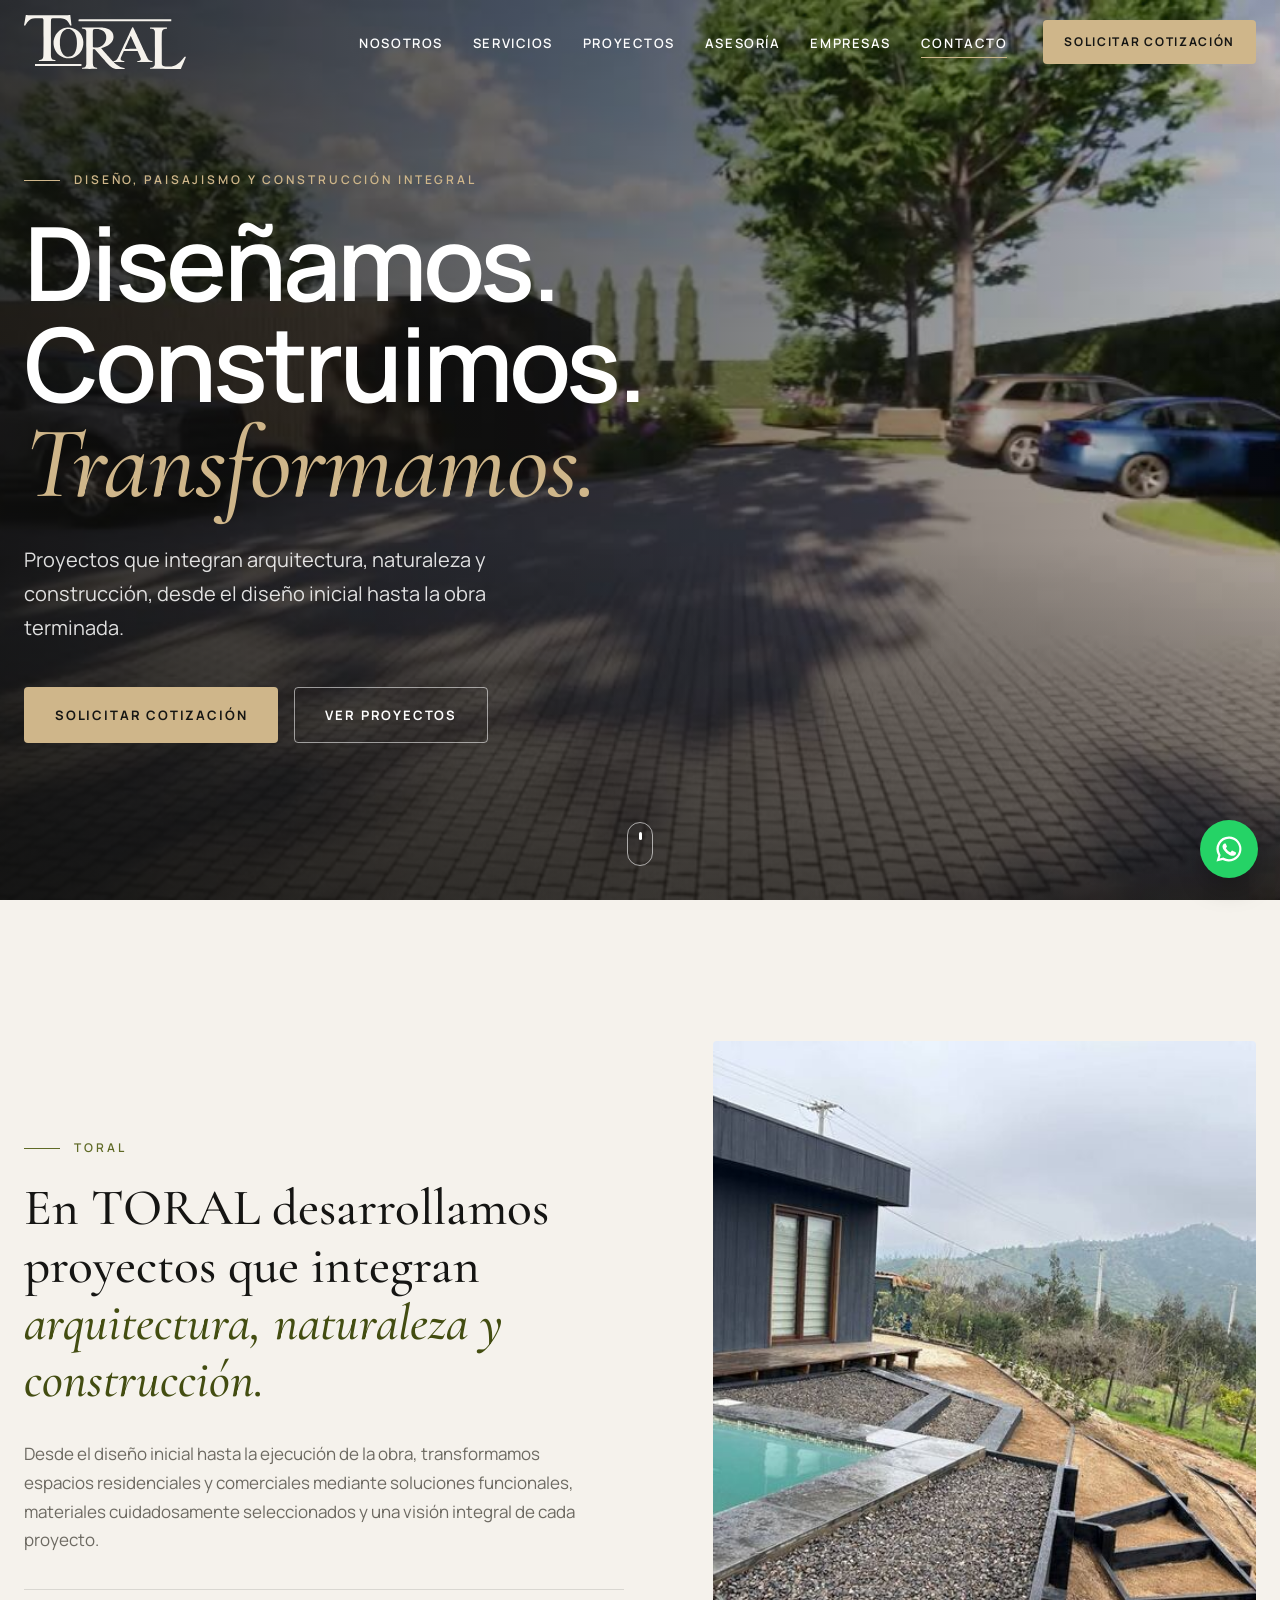
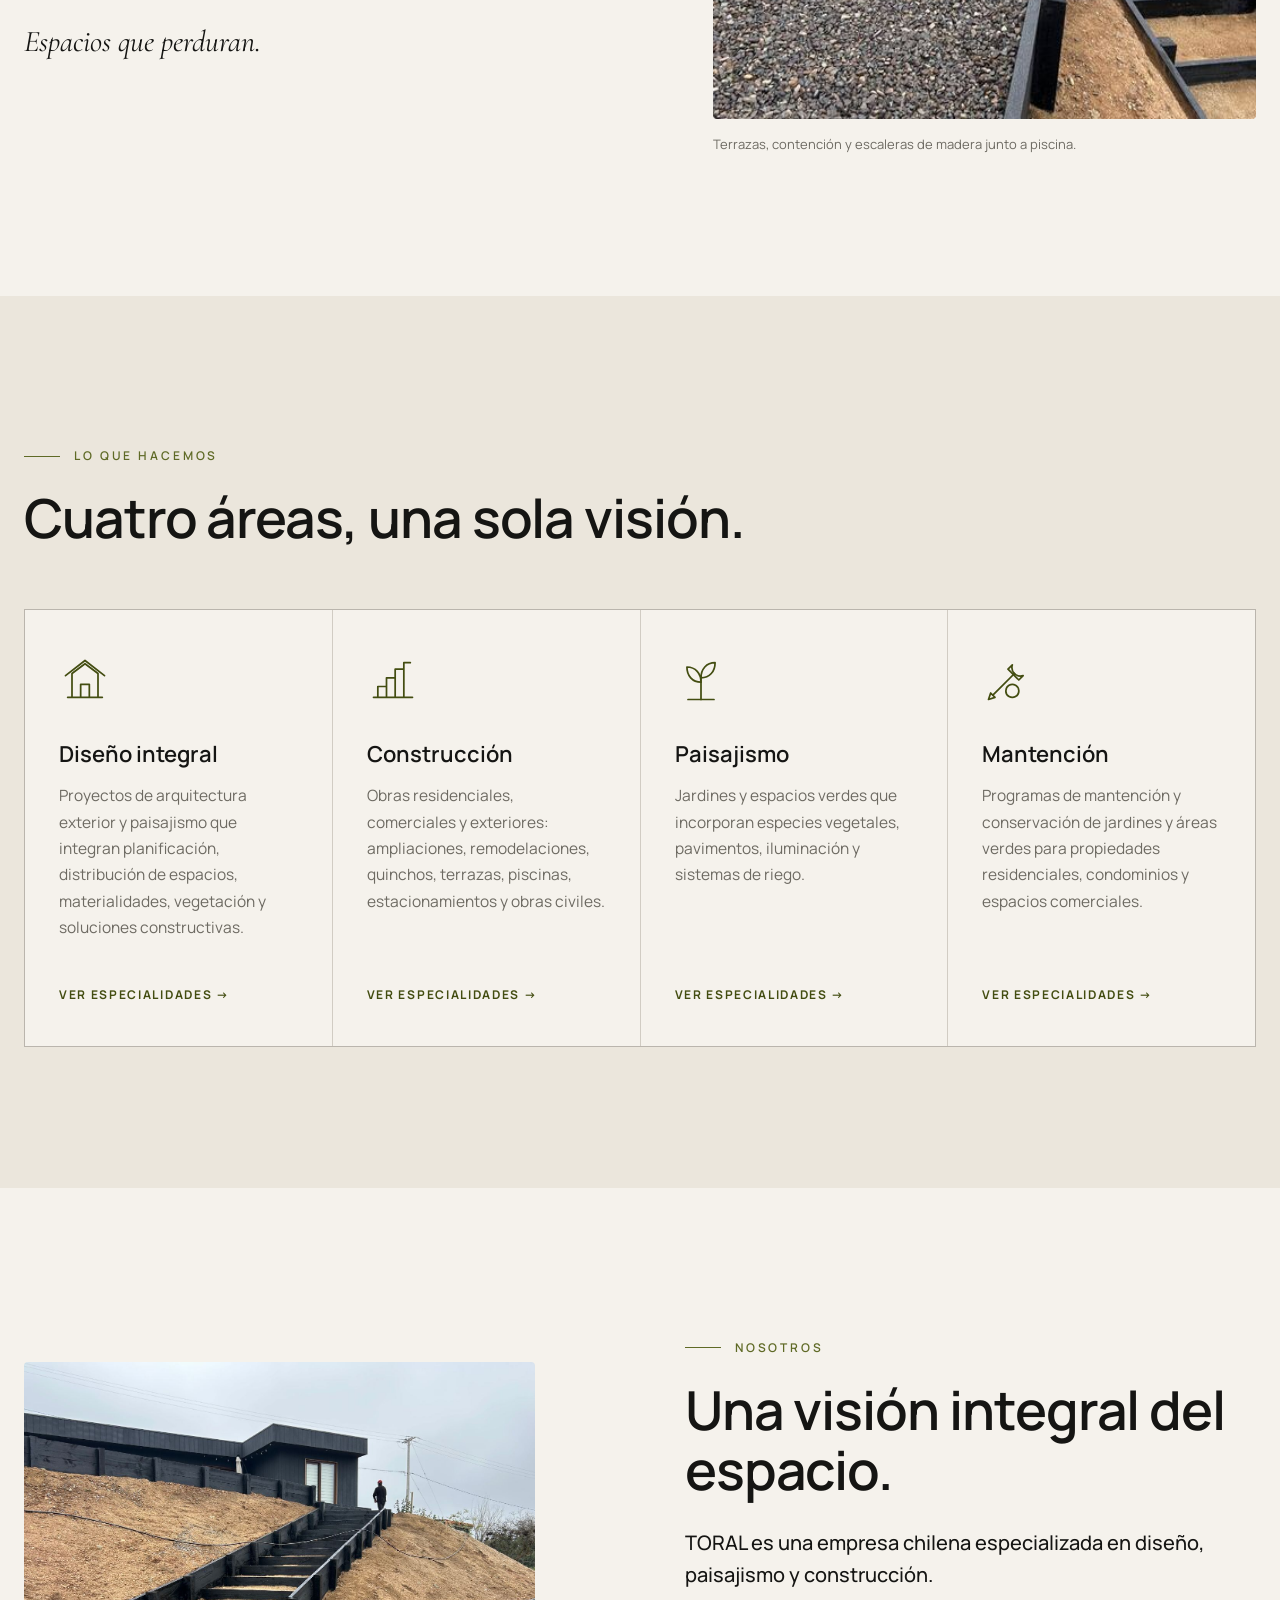
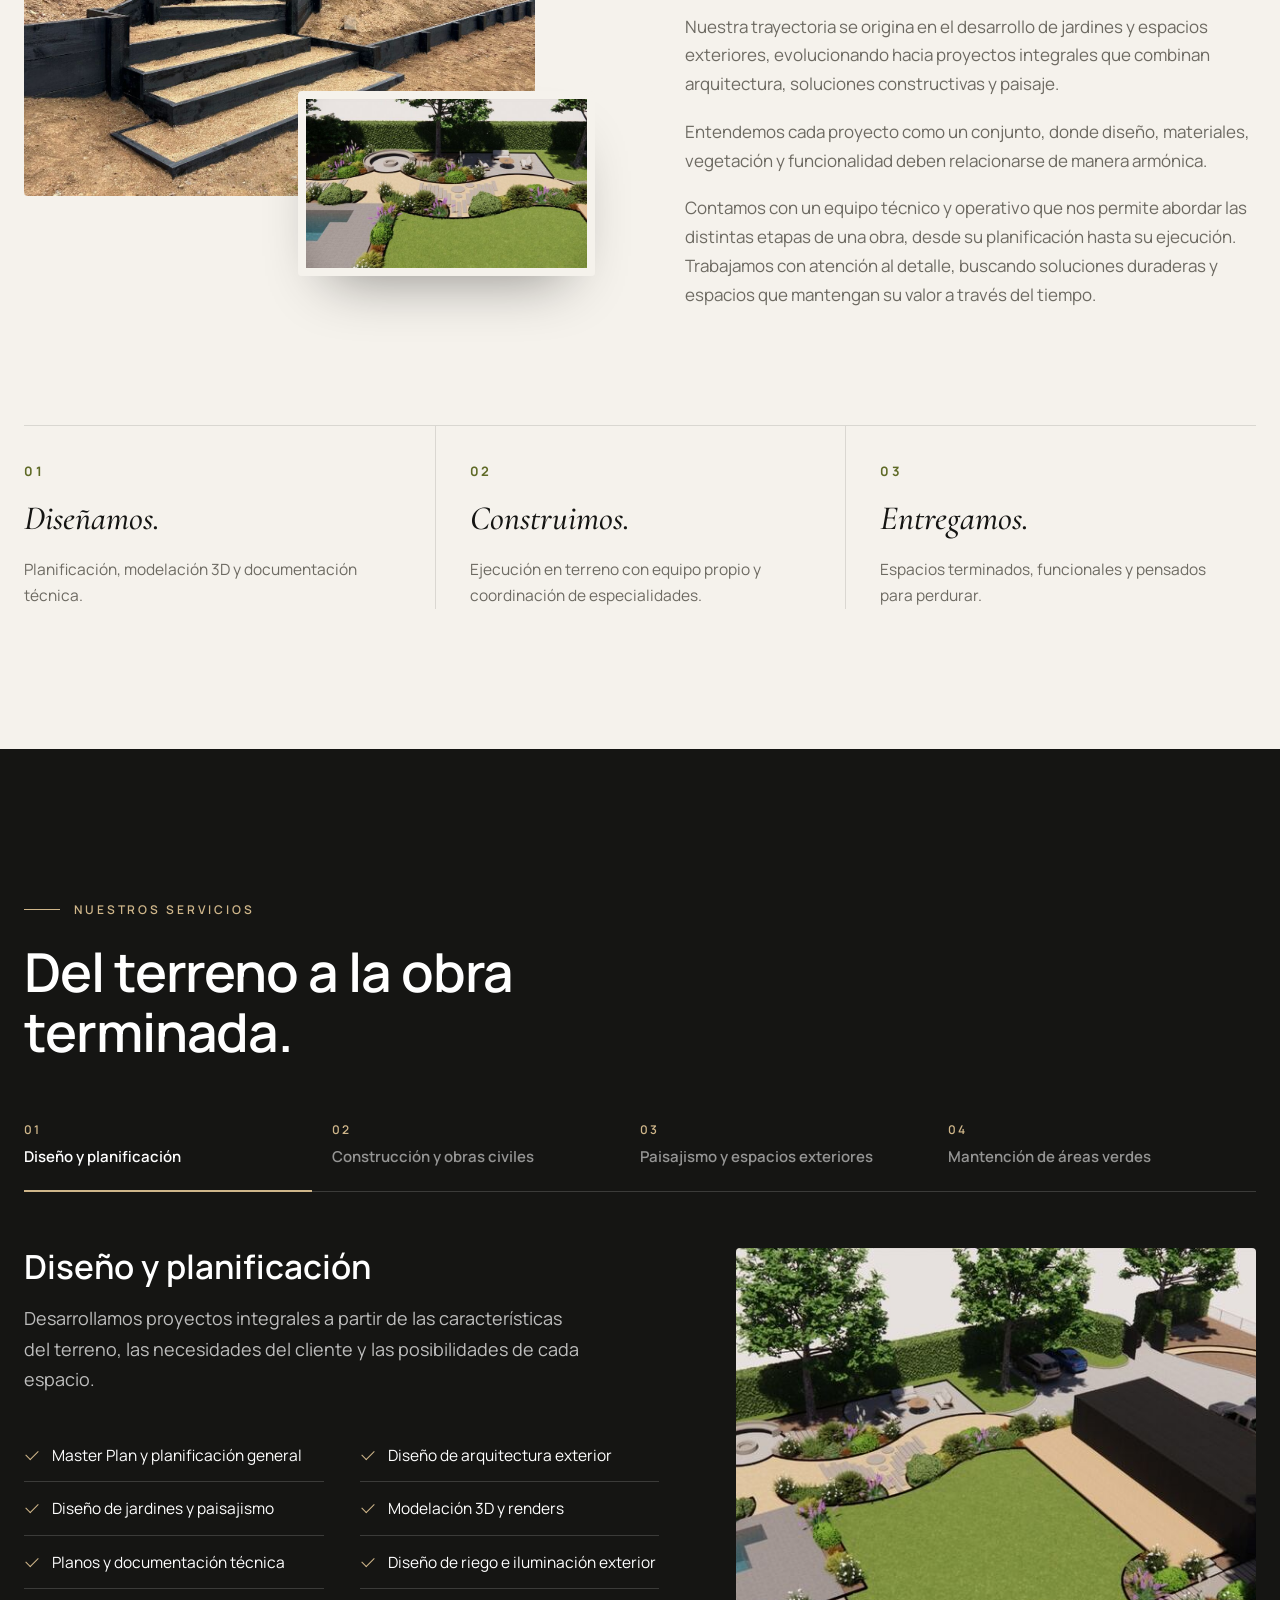
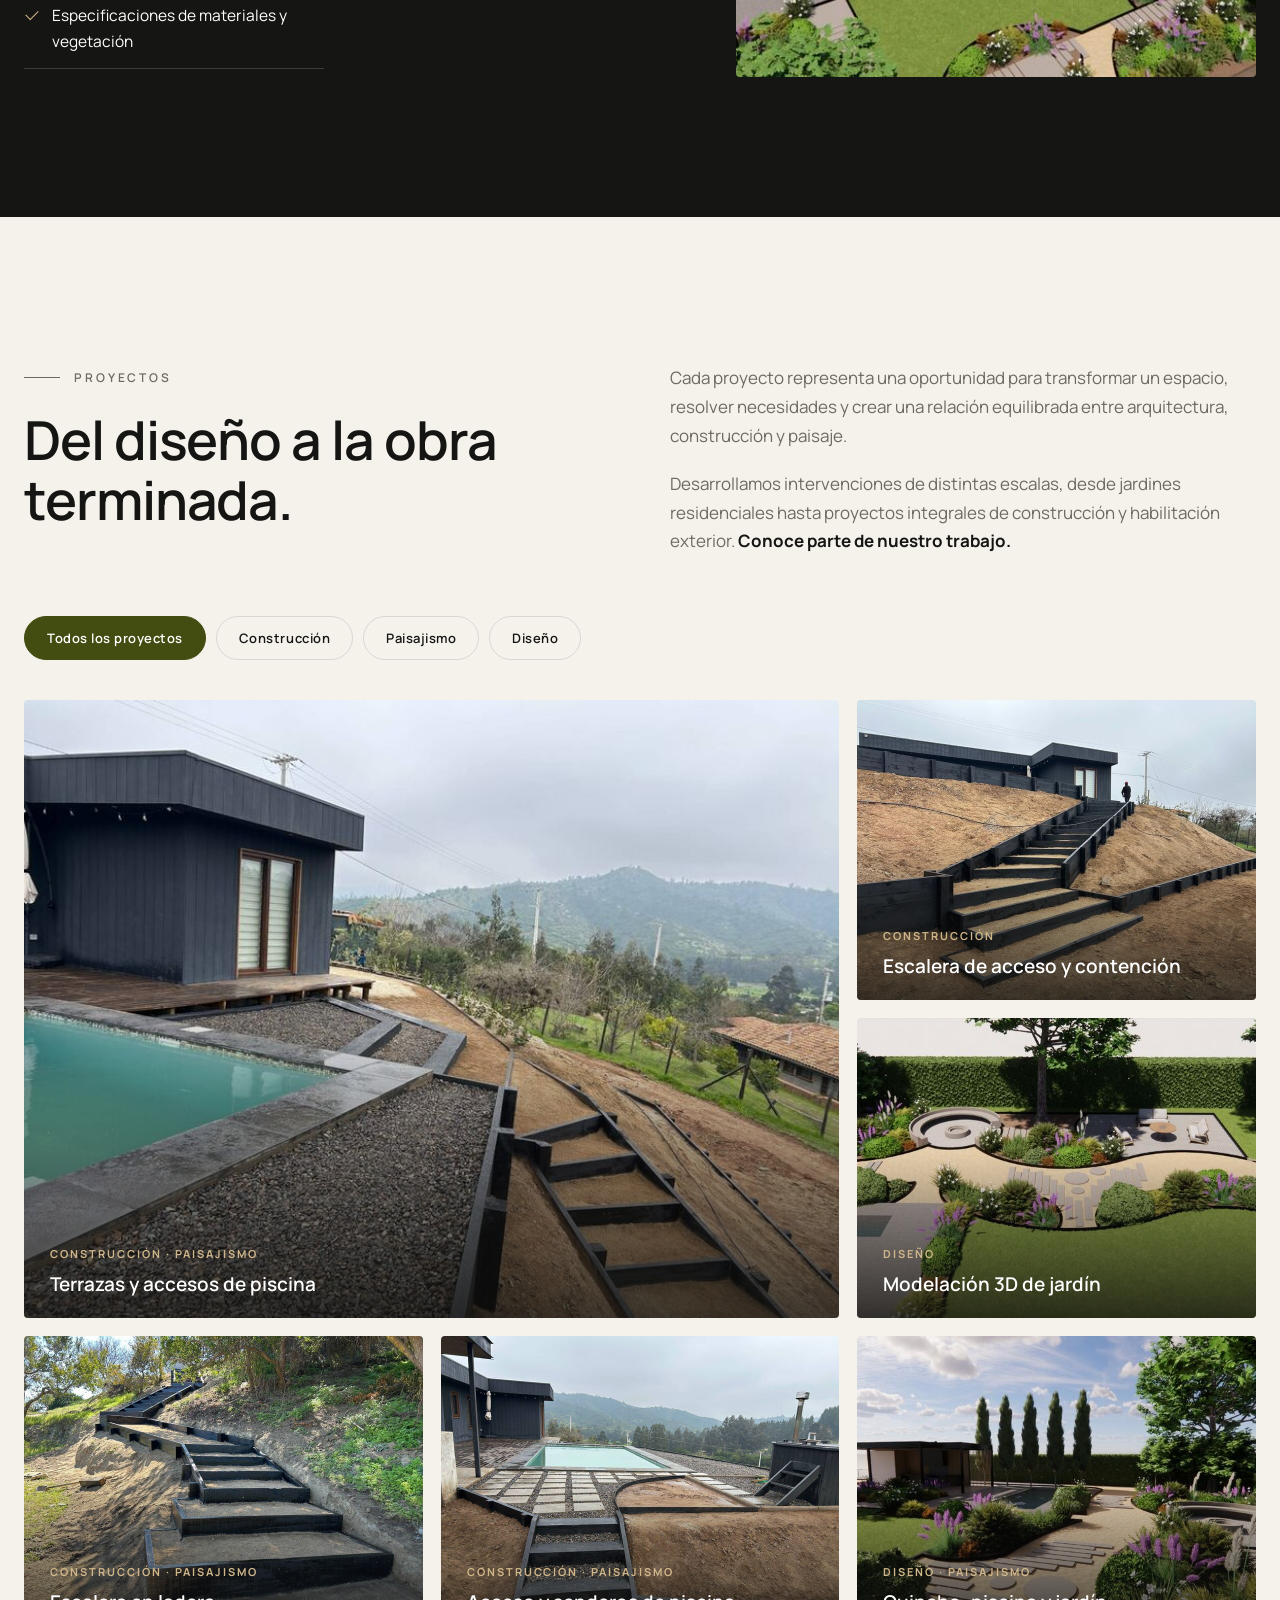
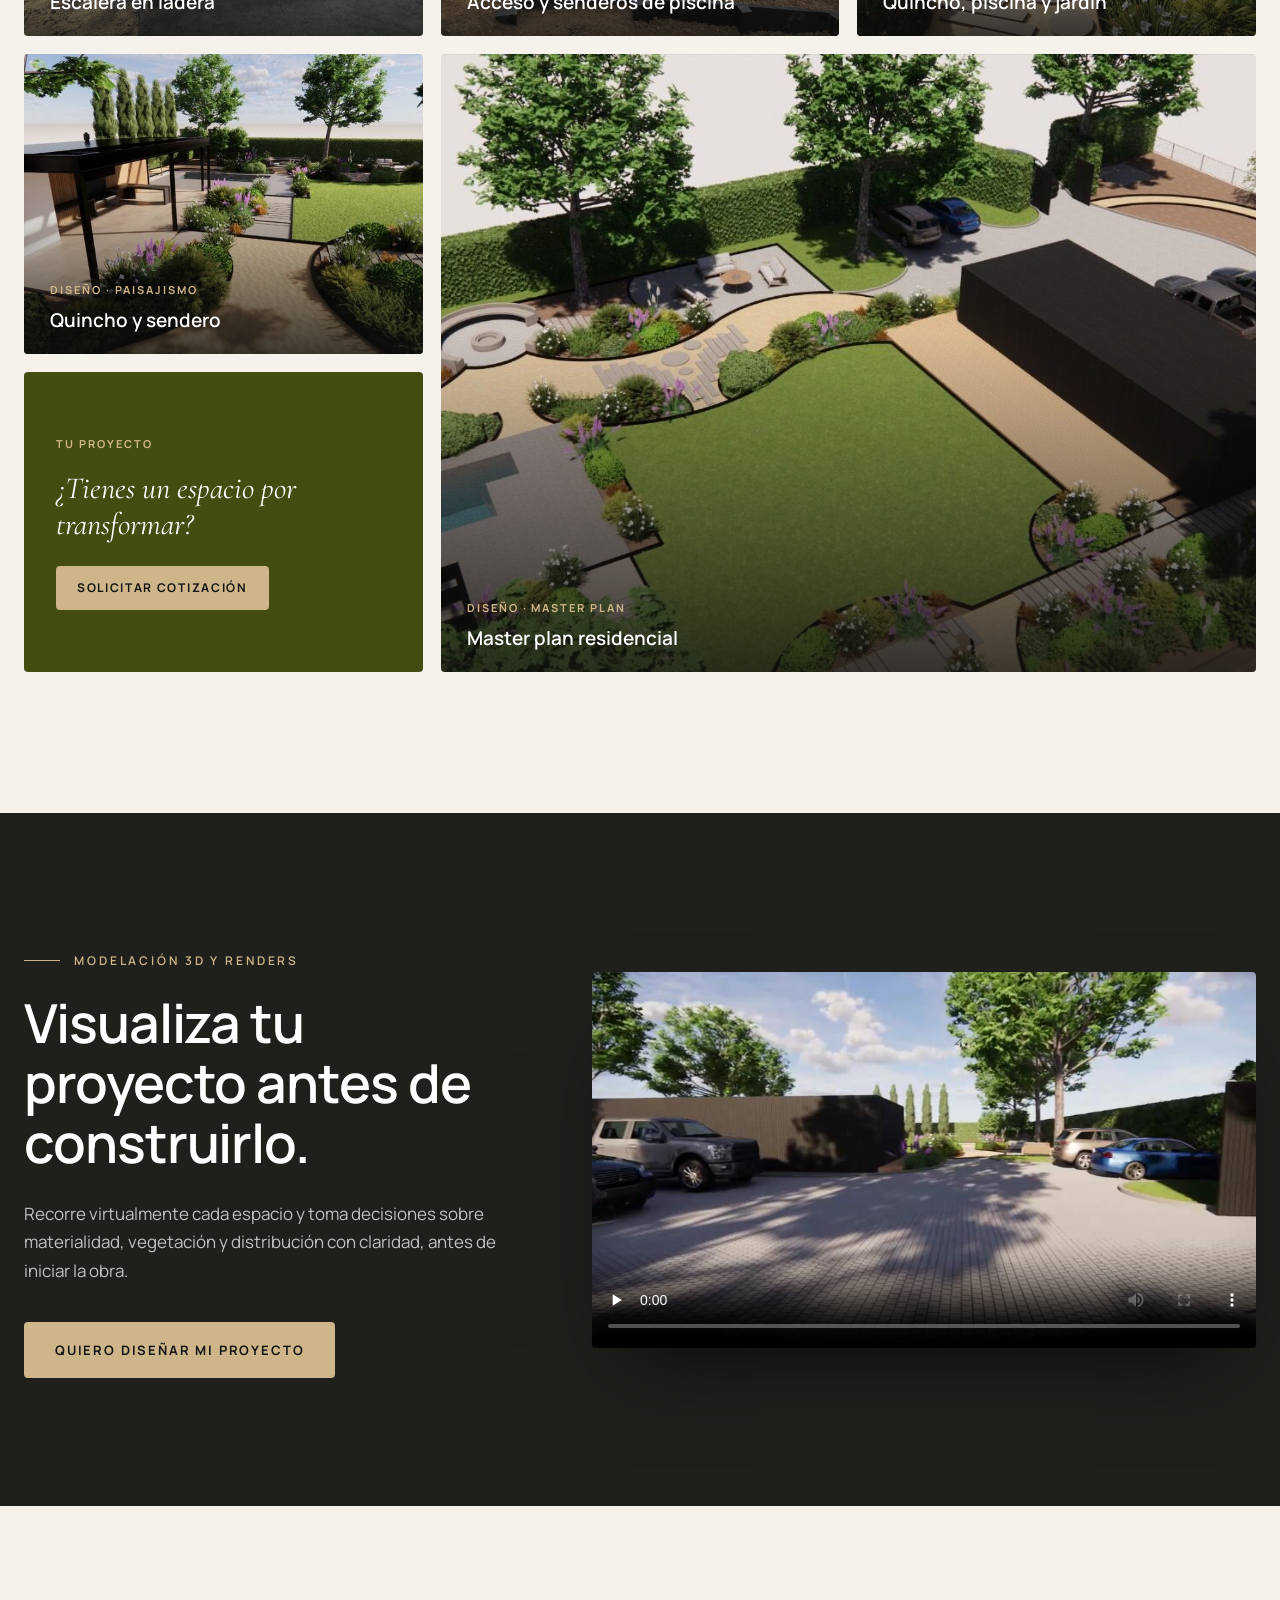
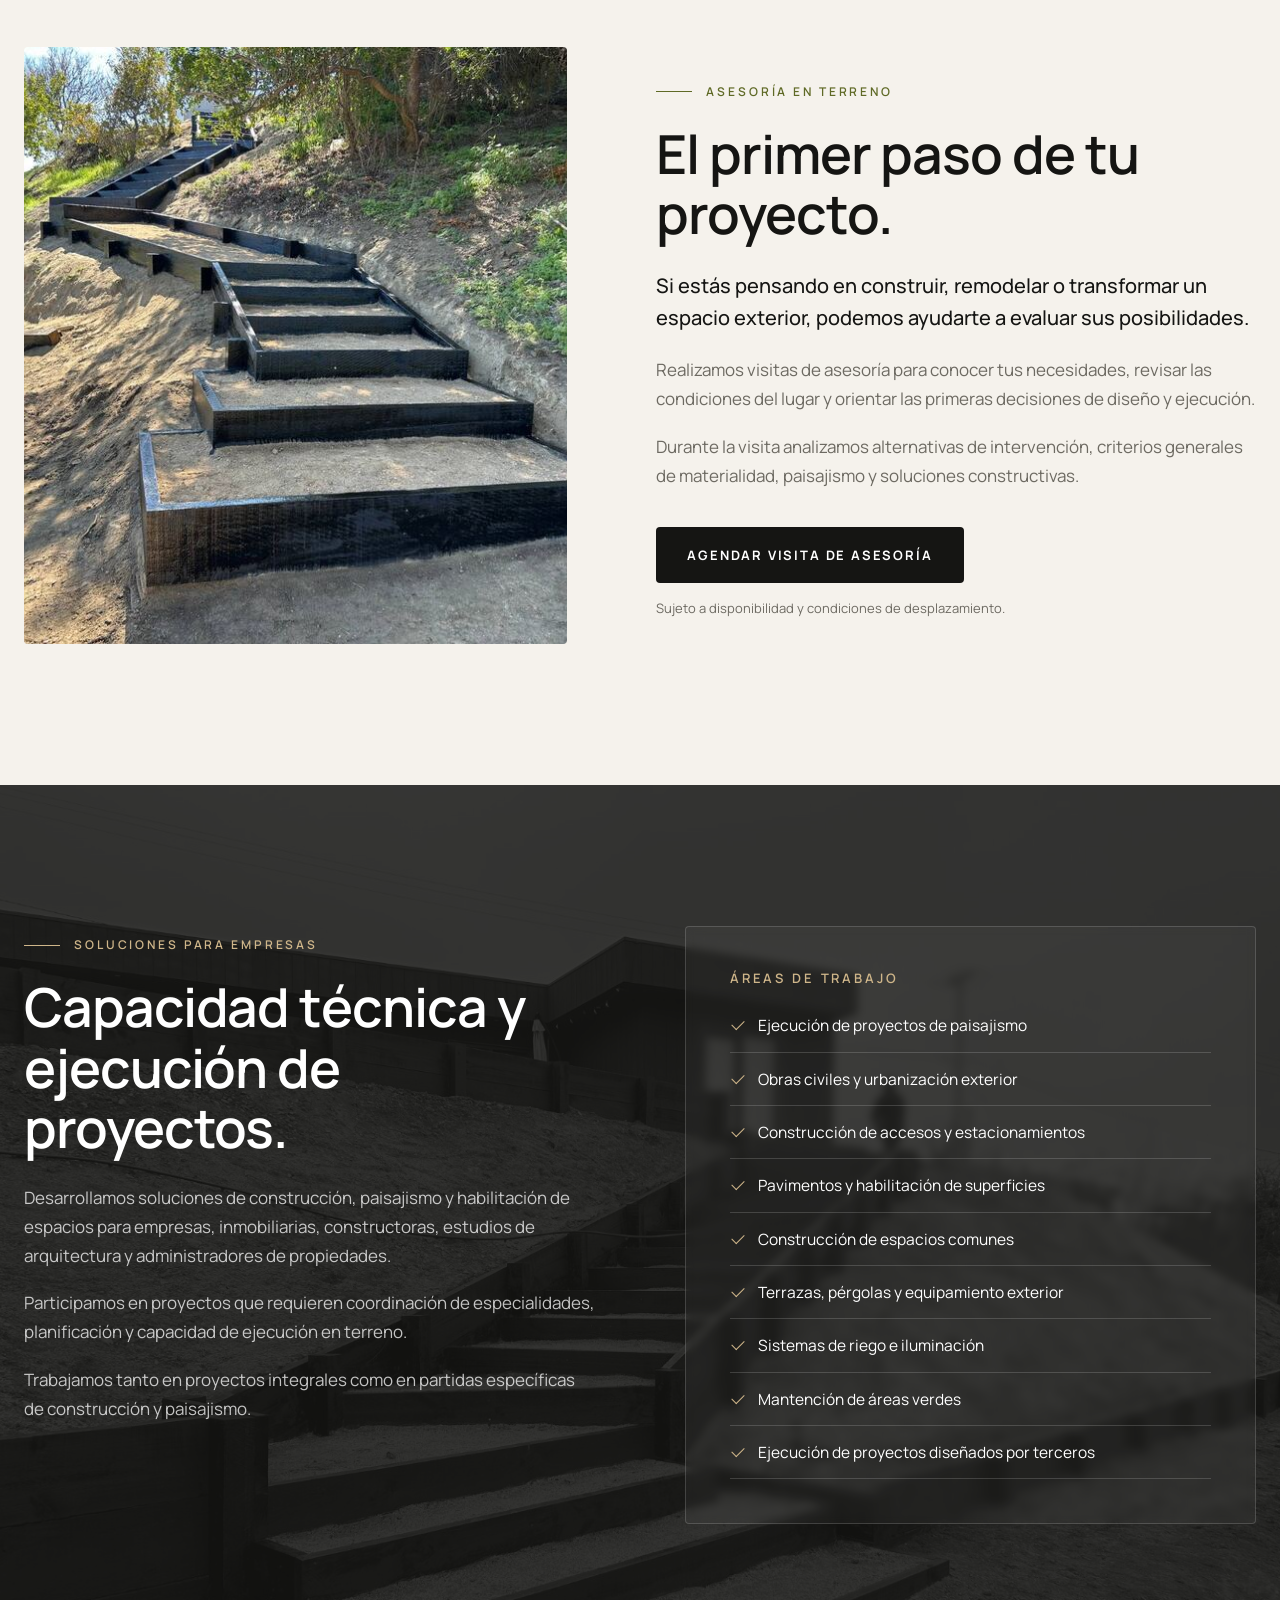
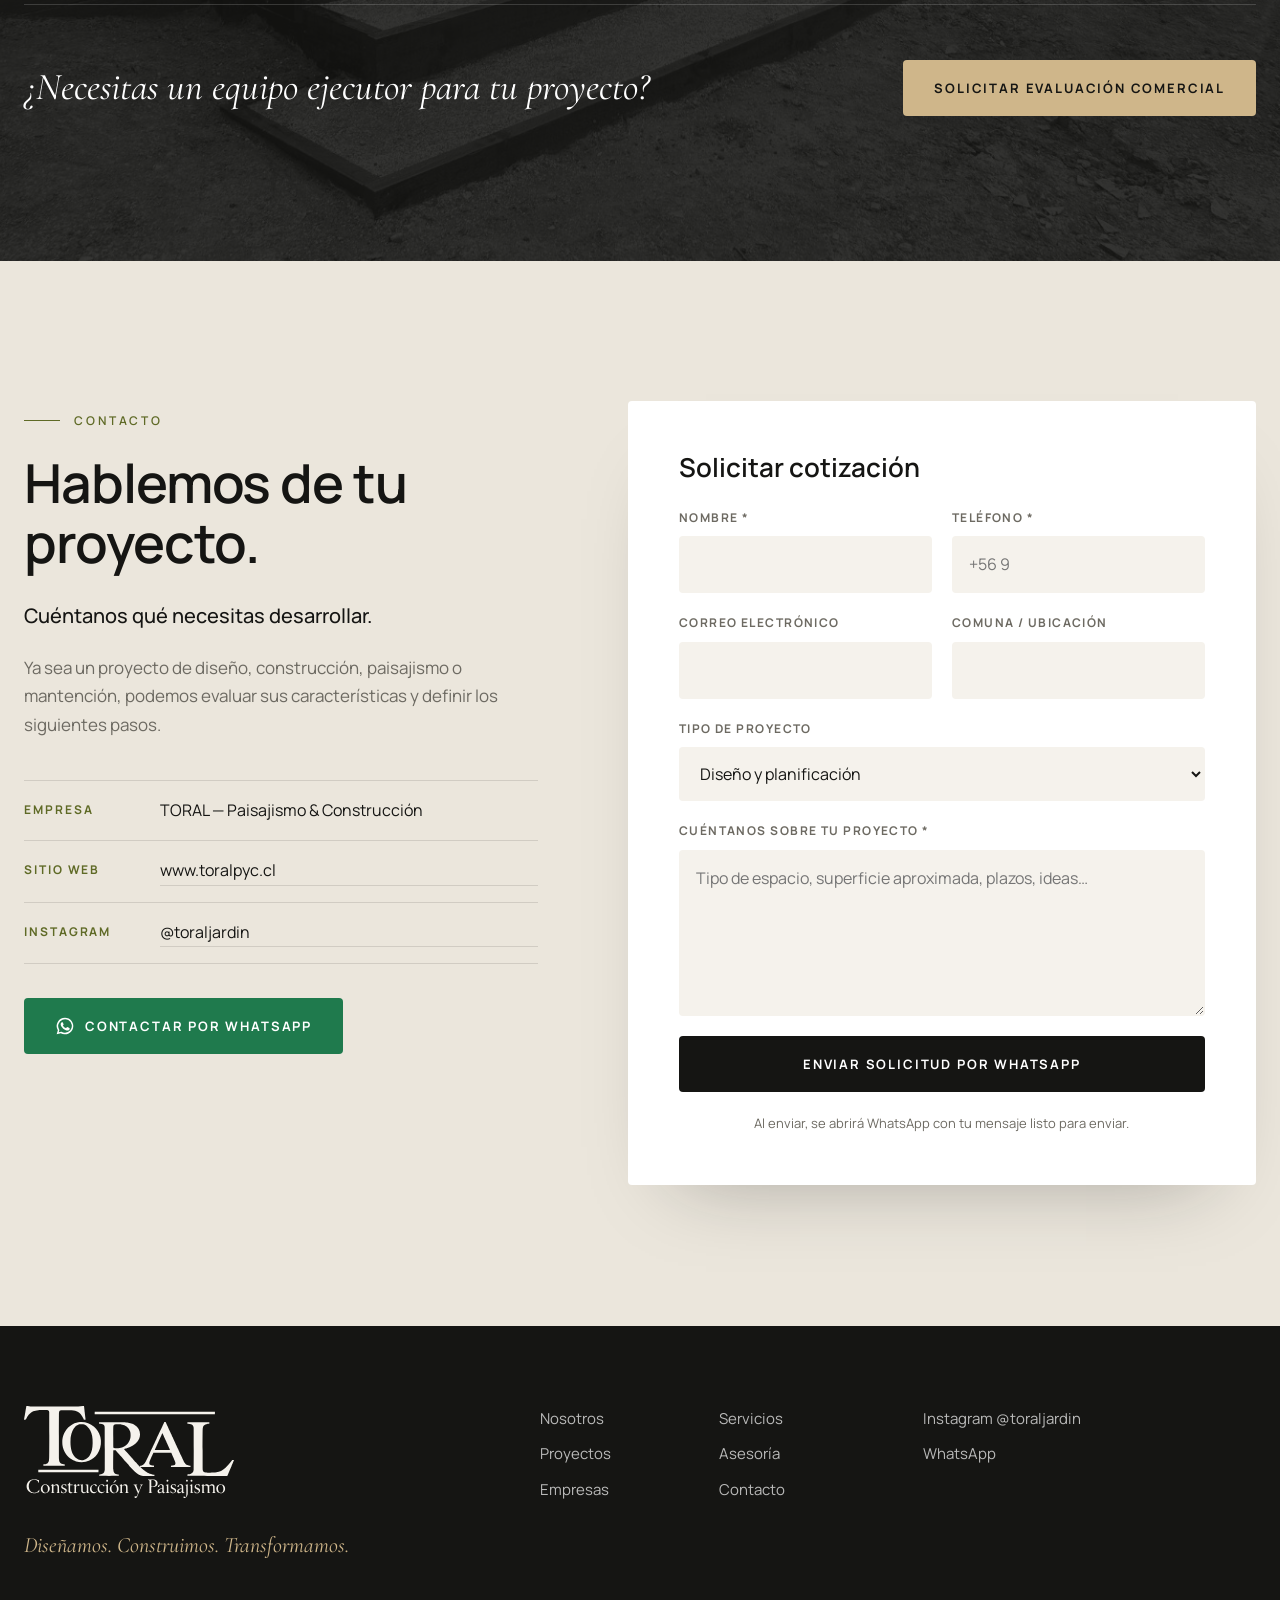
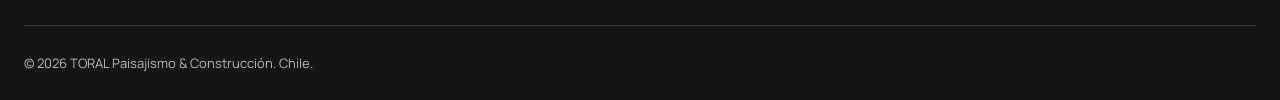
==== commit 477629a7: "Agrega logo TORAL y nuevos renders a la galería - Logo vectorizado (SVG) en header y footer, versión" ====
--- a/index.html
+++ b/index.html
@@ -31,6 +31,7 @@
     "name": "TORAL Paisajismo & Construcción",
     "url": "https://www.toralpyc.cl/",
     "image": "https://www.toralpyc.cl/assets/img/escalera-acceso-1600.jpg",
+    "logo": "https://www.toralpyc.cl/assets/img/logo-toral.png",
     "description": "Empresa chilena especializada en diseño, paisajismo y construcción integral.",
     "address": { "@type": "PostalAddress", "addressCountry": "CL" },
     "sameAs": ["https://www.instagram.com/toraljardin/"]
@@ -44,9 +45,8 @@
 <!-- ============ HEADER ============ -->
 <header class="site-header" id="top">
   <div class="container header-inner">
-    <a href="#top" class="brand" aria-label="TORAL, ir al inicio">
-      <span class="brand-mark">TORAL</span>
-      <span class="brand-sub">Paisajismo &amp; Construcción</span>
+    <a href="#top" class="brand" aria-label="TORAL Construcción y Paisajismo, ir al inicio">
+      <img src="assets/img/logo-toral-mark-light.svg" alt="TORAL" width="160" height="53">
     </a>
 
     <button class="nav-toggle" aria-controls="site-nav" aria-expanded="false" aria-label="Abrir menú">
@@ -239,7 +239,7 @@
               </ul>
             </div>
             <figure class="panel-media">
-              <img src="assets/img/render-jardin-800.jpg" alt="Render 3D de jardín con senderos, jardineras y terraza" loading="lazy" width="800" height="450">
+              <img src="assets/img/render-master-plan-800.jpg" alt="Master plan 3D en vista aérea de jardín, piscina, terraza y estacionamientos" loading="lazy" width="800" height="450">
             </figure>
           </div>
 
@@ -299,7 +299,7 @@
               </ul>
             </div>
             <figure class="panel-media">
-              <img src="assets/img/render-piscina-jardin-800.jpg" alt="Jardín con especies ornamentales junto a piscina" loading="lazy" width="800" height="453">
+              <img src="assets/img/render-quincho-sendero-800.jpg" alt="Jardín con especies ornamentales, sendero de maicillo y césped junto a quincho" loading="lazy" width="800" height="450">
             </figure>
           </div>
         </div>
@@ -369,17 +369,24 @@
           </a>
         </figure>
 
-        <figure class="project" data-cat="diseno">
-          <a href="assets/img/render-quincho-pergola-800.jpg" class="project-link" data-caption="Modelación 3D de quincho con pérgola y jardín">
-            <img src="assets/img/render-quincho-pergola-800.jpg" alt="Render 3D de quincho con pérgola" loading="lazy" width="800" height="453">
-            <figcaption><span class="tag">Diseño</span><strong>Quincho y pérgola</strong></figcaption>
-          </a>
-        </figure>
-
-        <figure class="project" data-cat="diseno">
-          <a href="assets/img/render-senderos-jardin-800.jpg" class="project-link" data-caption="Modelación 3D de senderos y jardín">
-            <img src="assets/img/render-senderos-jardin-800.jpg" alt="Render 3D de sendero curvo entre jardineras" loading="lazy" width="800" height="453">
-            <figcaption><span class="tag">Diseño</span><strong>Senderos y jardín</strong></figcaption>
+        <figure class="project" data-cat="diseno paisajismo">
+          <a href="assets/img/render-quincho-piscina-1280.jpg" class="project-link" data-caption="Modelación 3D de proyecto integral: quincho, piscina, senderos y jardín">
+            <img src="assets/img/render-quincho-piscina-800.jpg" alt="Render 3D de jardín con senderos de palmetas, quincho y piscina" loading="lazy" width="800" height="450">
+            <figcaption><span class="tag">Diseño · Paisajismo</span><strong>Quincho, piscina y jardín</strong></figcaption>
+          </a>
+        </figure>
+
+        <figure class="project project-wide project-wide-right" data-cat="diseno">
+          <a href="assets/img/render-master-plan-1280.jpg" class="project-link" data-caption="Master plan en vista aérea: jardín, piscina, terrazas, quincho y estacionamientos">
+            <img src="assets/img/render-master-plan-800.jpg" srcset="assets/img/render-master-plan-800.jpg 800w, assets/img/render-master-plan-1280.jpg 1280w" sizes="(max-width: 640px) 100vw, 66vw" alt="Render 3D aéreo de master plan residencial" loading="lazy" width="800" height="450">
+            <figcaption><span class="tag">Diseño · Master Plan</span><strong>Master plan residencial</strong></figcaption>
+          </a>
+        </figure>
+
+        <figure class="project" data-cat="diseno paisajismo">
+          <a href="assets/img/render-quincho-sendero-1280.jpg" class="project-link" data-caption="Modelación 3D de quincho con estructura metálica, sendero y jardín">
+            <img src="assets/img/render-quincho-sendero-800.jpg" alt="Render 3D de quincho con sendero de maicillo y jardín" loading="lazy" width="800" height="450">
+            <figcaption><span class="tag">Diseño · Paisajismo</span><strong>Quincho y sendero</strong></figcaption>
           </a>
         </figure>
 
@@ -549,9 +556,8 @@
 <footer class="site-footer">
   <div class="container footer-grid">
     <div>
-      <a href="#top" class="brand brand-footer">
-        <span class="brand-mark">TORAL</span>
-        <span class="brand-sub">Paisajismo &amp; Construcción</span>
+      <a href="#top" class="brand brand-footer" aria-label="TORAL Construcción y Paisajismo, ir al inicio">
+        <img src="assets/img/logo-toral-light.svg" alt="TORAL Construcción y Paisajismo" width="230" height="101">
       </a>
       <p class="footer-tag">Diseñamos. Construimos. Transformamos.</p>
     </div>
--- a/assets/css/styles.css
+++ b/assets/css/styles.css
@@ -10,7 +10,9 @@
   --paper-2: #ebe6dc;
   --sand: #cfb68a;
   --sand-strong: #b8975e;
-  --leaf: #5c6b45;
+  --olive: #434d11;       /* color del logo */
+  --olive-soft: #5f6a26;
+  --leaf: var(--olive);
   --muted: #6d6a62;
   --line: rgba(21, 21, 19, .12);
   --line-light: rgba(255, 255, 255, .16);
@@ -65,7 +67,7 @@
   color: var(--sand);
 }
 .eyebrow::before { content: ""; width: 36px; height: 1px; background: currentColor; }
-.eyebrow-dark { color: var(--sand-strong); }
+.eyebrow-dark { color: var(--olive-soft); }
 
 .section-title { font-size: clamp(32px, 4.2vw, 54px); letter-spacing: -.02em; margin-bottom: 26px; }
 
@@ -119,9 +121,10 @@
 .site-header.is-scrolled::before { opacity: 1; }
 .header-inner { height: 100%; display: flex; align-items: center; justify-content: space-between; gap: 24px; }
 
-.brand { display: inline-flex; flex-direction: column; text-decoration: none; line-height: 1; }
-.brand-mark { font-size: 26px; font-weight: 700; letter-spacing: .32em; margin-right: -.32em; }
-.brand-sub { margin-top: 7px; font-size: 9.5px; font-weight: 500; letter-spacing: .3em; text-transform: uppercase; opacity: .75; }
+.brand { display: inline-flex; text-decoration: none; line-height: 0; }
+.brand img { width: auto; height: 54px; transition: height .4s var(--ease); }
+.site-header.is-scrolled .brand img { height: 42px; }
+.brand-footer img { height: 92px; }
 
 .site-nav { display: flex; align-items: center; gap: 36px; }
 .site-nav ul { display: flex; gap: 30px; }
@@ -199,13 +202,14 @@
 }
 .card:hover { background: var(--ink); color: #fff; }
 .card:hover p { color: rgba(255,255,255,.72); }
-.card-icon { width: 52px; height: 52px; margin-bottom: 36px; color: var(--sand-strong); }
+.card-icon { width: 52px; height: 52px; margin-bottom: 36px; color: var(--olive); transition: color .4s; }
+.card:hover .card-icon, .card:hover .card-link { color: var(--sand); }
 .card-icon svg { width: 100%; height: 100%; fill: none; stroke: currentColor; stroke-width: 1.6; stroke-linecap: round; stroke-linejoin: round; }
 .card h3 { font-size: 22px; margin-bottom: 16px; }
 .card p { font-size: 15.5px; color: var(--muted); flex: 1; transition: color .4s; }
 .card-link {
   margin-top: 28px; font-size: 12px; font-weight: 700; letter-spacing: .14em; text-transform: uppercase;
-  text-decoration: none; color: var(--sand-strong);
+  text-decoration: none; color: var(--olive); transition: color .4s;
 }
 .card-link::after { content: " →"; }
 
@@ -228,7 +232,7 @@
 }
 .steps li { padding: 34px 34px 0 0; display: flex; flex-direction: column; gap: 8px; }
 .steps li + li { padding-left: 34px; border-left: 1px solid var(--line); }
-.step-n { font-size: 13px; font-weight: 700; letter-spacing: .2em; color: var(--sand-strong); }
+.step-n { font-size: 13px; font-weight: 700; letter-spacing: .2em; color: var(--olive-soft); }
 .steps strong { font-family: var(--font-serif); font-size: 34px; font-weight: 500; font-style: italic; }
 .steps span:last-child { color: var(--muted); font-size: 15.5px; }
 
@@ -278,11 +282,12 @@
   transition: all .3s var(--ease);
 }
 .filter:hover { border-color: var(--ink); }
-.filter.is-active { background: var(--ink); color: #fff; border-color: var(--ink); }
+.filter.is-active { background: var(--olive); color: #fff; border-color: var(--olive); }
 
 .gallery { display: grid; grid-template-columns: repeat(3, 1fr); grid-auto-rows: 300px; gap: 18px; grid-auto-flow: dense; }
 .project { position: relative; overflow: hidden; border-radius: var(--radius); background: var(--paper-2); }
 .project-wide { grid-column: span 2; grid-row: span 2; }
+.project-wide-right { grid-column: 2 / span 2; }
 .project.is-hidden { display: none; }
 .project-link { display: block; height: 100%; text-decoration: none; color: #fff; }
 .project img { width: 100%; height: 100%; object-fit: cover; transition: transform 1.1s var(--ease); }
@@ -300,11 +305,12 @@
 .tag { font-size: 11px; font-weight: 700; letter-spacing: .18em; text-transform: uppercase; color: var(--sand); }
 .project:hover img { transform: scale(1.05); }
 .project-cta {
-  grid-column: span 2; border-radius: var(--radius);
-  background: var(--ink); color: #fff; padding: 36px 40px;
+  border-radius: var(--radius);
+  background: var(--olive); color: #fff; padding: 32px;
   display: flex; flex-direction: column; justify-content: center; align-items: flex-start; gap: 6px;
 }
-.project-cta-title { font-family: var(--font-serif); font-style: italic; font-size: clamp(26px, 2.6vw, 36px); line-height: 1.15; margin-bottom: 18px; }
+.project-cta-title { font-family: var(--font-serif); font-style: italic; font-size: clamp(26px, 2.4vw, 32px); line-height: 1.15; margin-bottom: 18px; }
+.project-cta .tag { color: var(--sand); }
 .project:hover figcaption { transform: none; }
 
 /* Video band */
@@ -347,7 +353,7 @@
 .contact-text > p:not(.eyebrow):not(.lead) { color: var(--muted); }
 .contact-list { margin-top: 40px; border-top: 1px solid var(--line); }
 .contact-list li { display: grid; grid-template-columns: 120px 1fr; gap: 16px; padding: 16px 0; border-bottom: 1px solid var(--line); font-size: 16px; }
-.contact-label { font-size: 12px; font-weight: 700; letter-spacing: .16em; text-transform: uppercase; color: var(--sand-strong); padding-top: 3px; }
+.contact-label { font-size: 12px; font-weight: 700; letter-spacing: .16em; text-transform: uppercase; color: var(--olive-soft); padding-top: 3px; }
 .contact-list a { text-decoration: none; border-bottom: 1px solid var(--line); }
 .contact-list a:hover { border-color: var(--ink); }
 
@@ -454,6 +460,8 @@
   .tab-list button::after { right: 0; }
 
   .gallery { grid-template-columns: 1fr 1fr; grid-auto-rows: 240px; }
+  .project-wide-right { grid-column: span 2; }
+  .brand img { height: 40px; }
 
   .footer-grid { grid-template-columns: 1fr 1fr; }
   .footer-grid > div:first-child { grid-column: 1 / -1; }
@@ -472,7 +480,7 @@
   .tab-list { grid-template-columns: 1fr; }
   .checklist { grid-template-columns: 1fr; }
   .gallery { grid-template-columns: 1fr; grid-auto-rows: 260px; }
-  .project-wide, .project-cta { grid-column: auto; grid-row: span 1; }
+  .project-wide, .project-wide-right { grid-column: auto; grid-row: span 1; }
   .project figcaption { transform: none; }
   .business-areas { padding: 30px 24px; }
   .form-row { grid-template-columns: 1fr; }
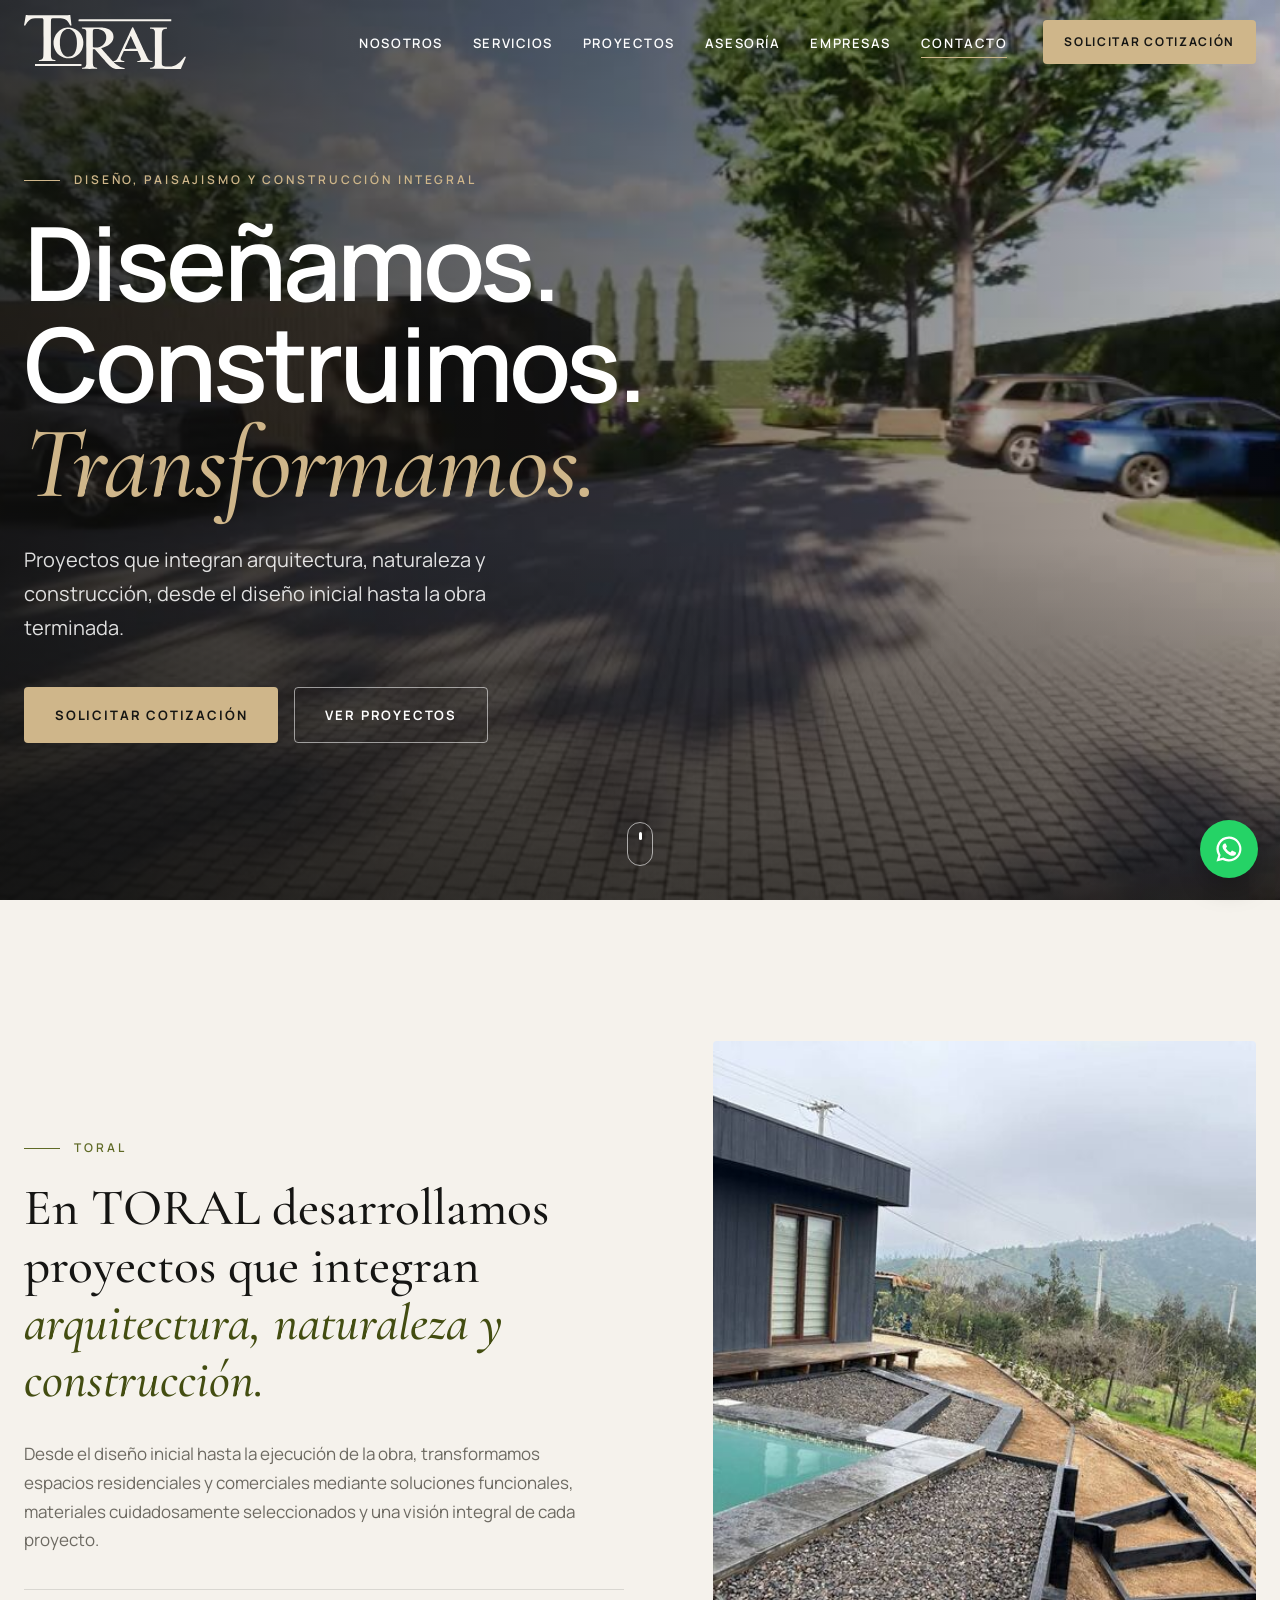
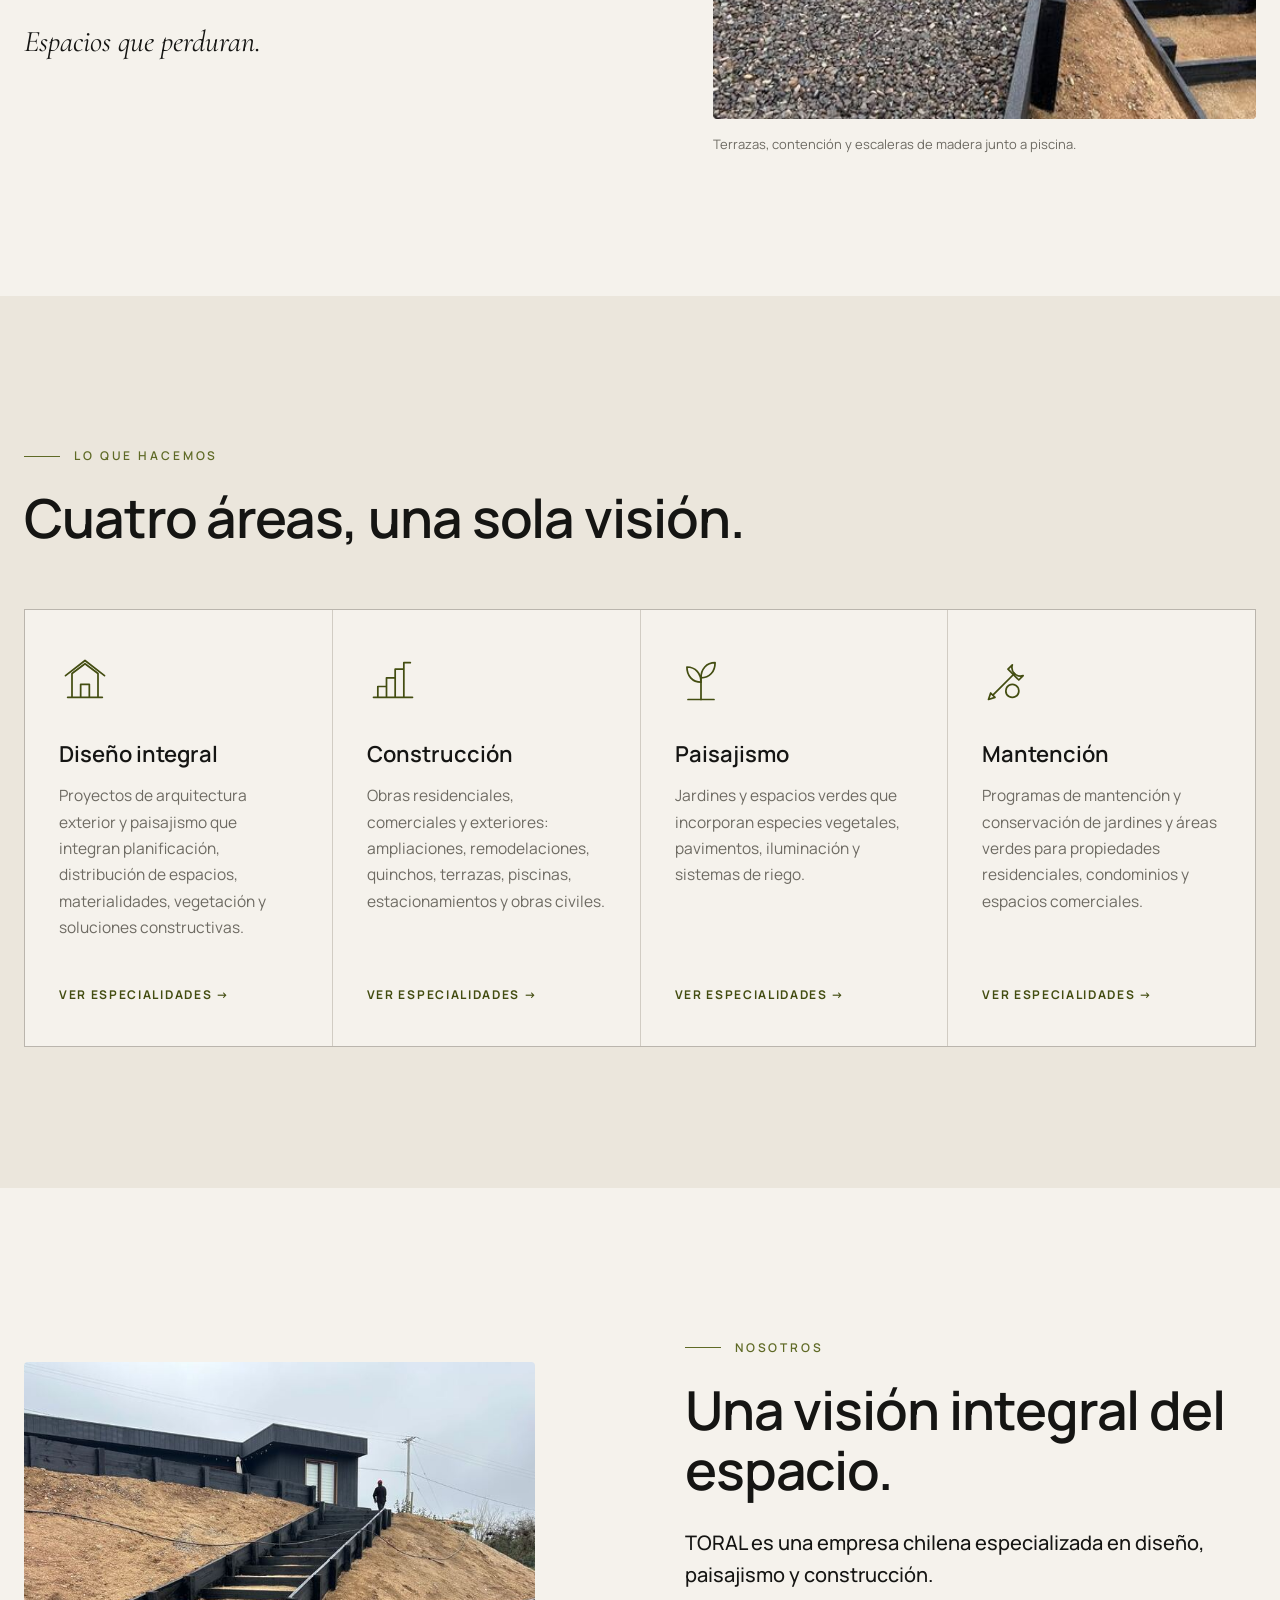
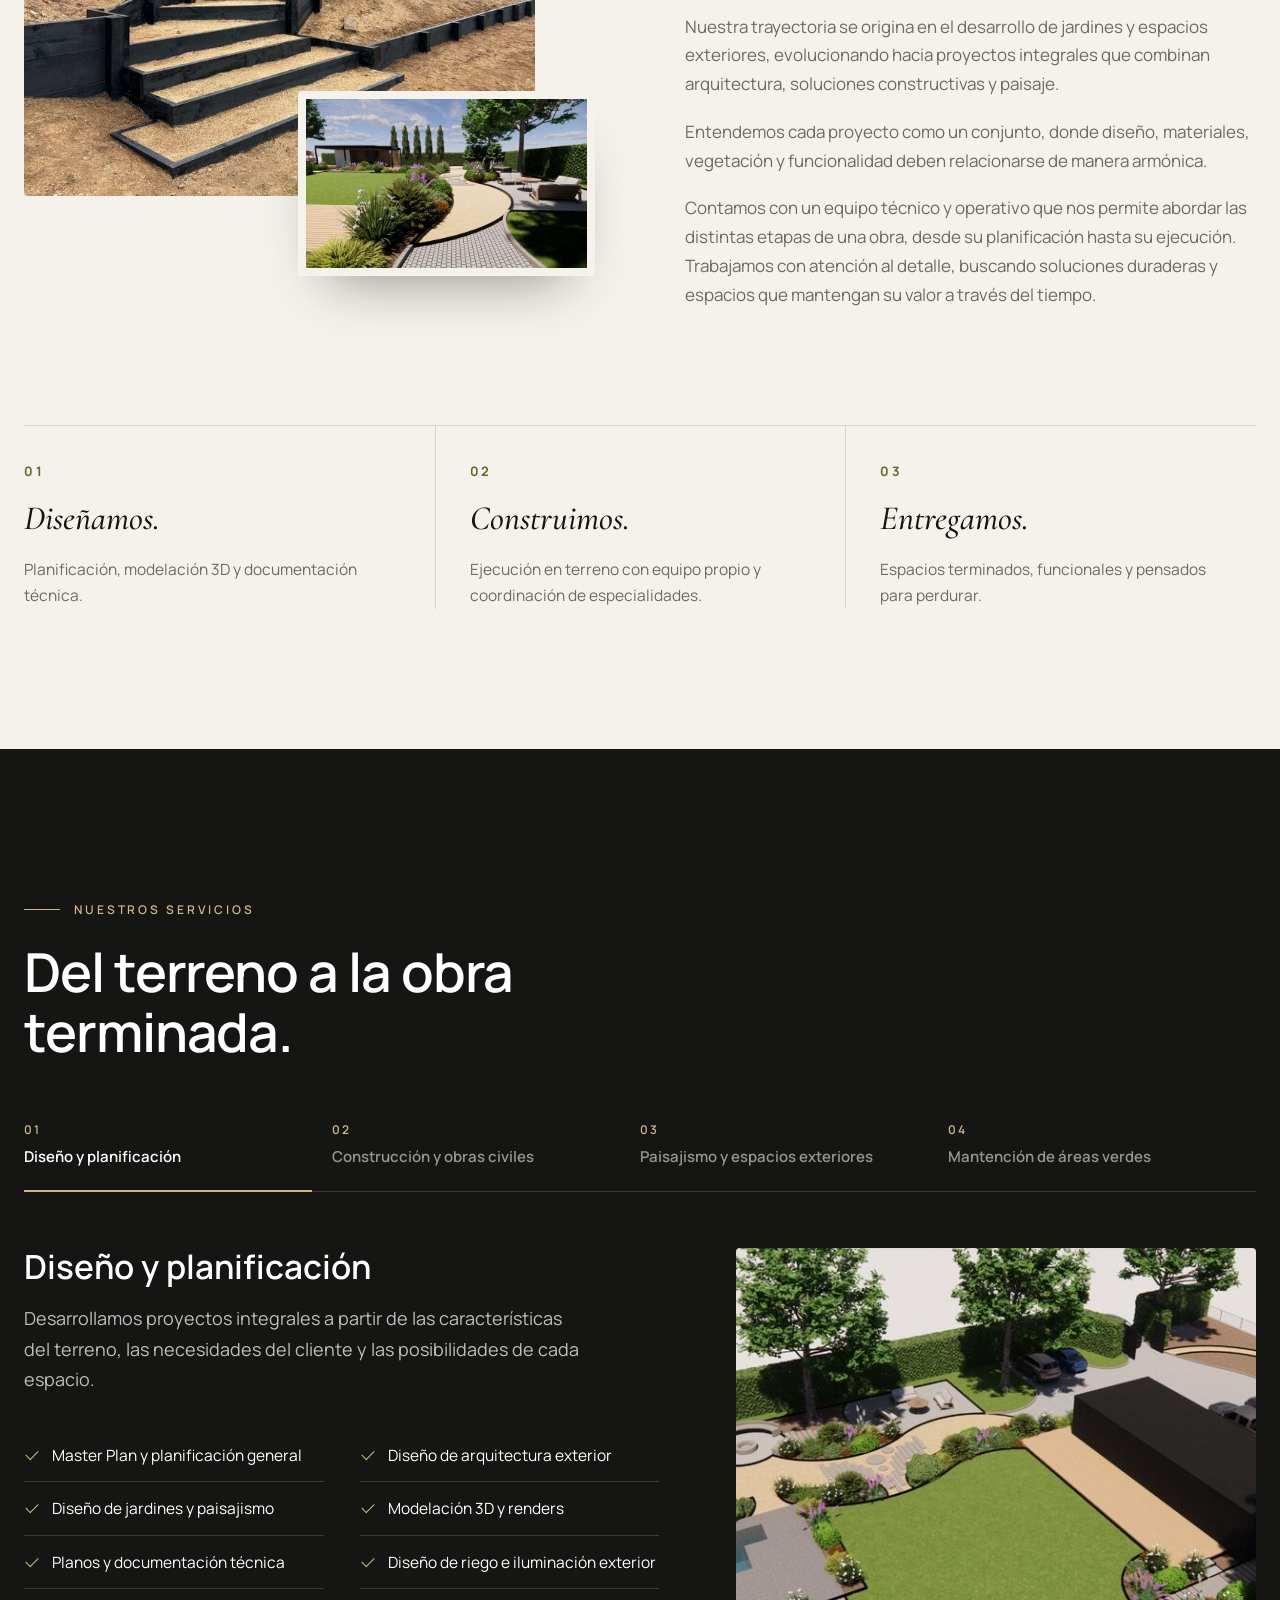
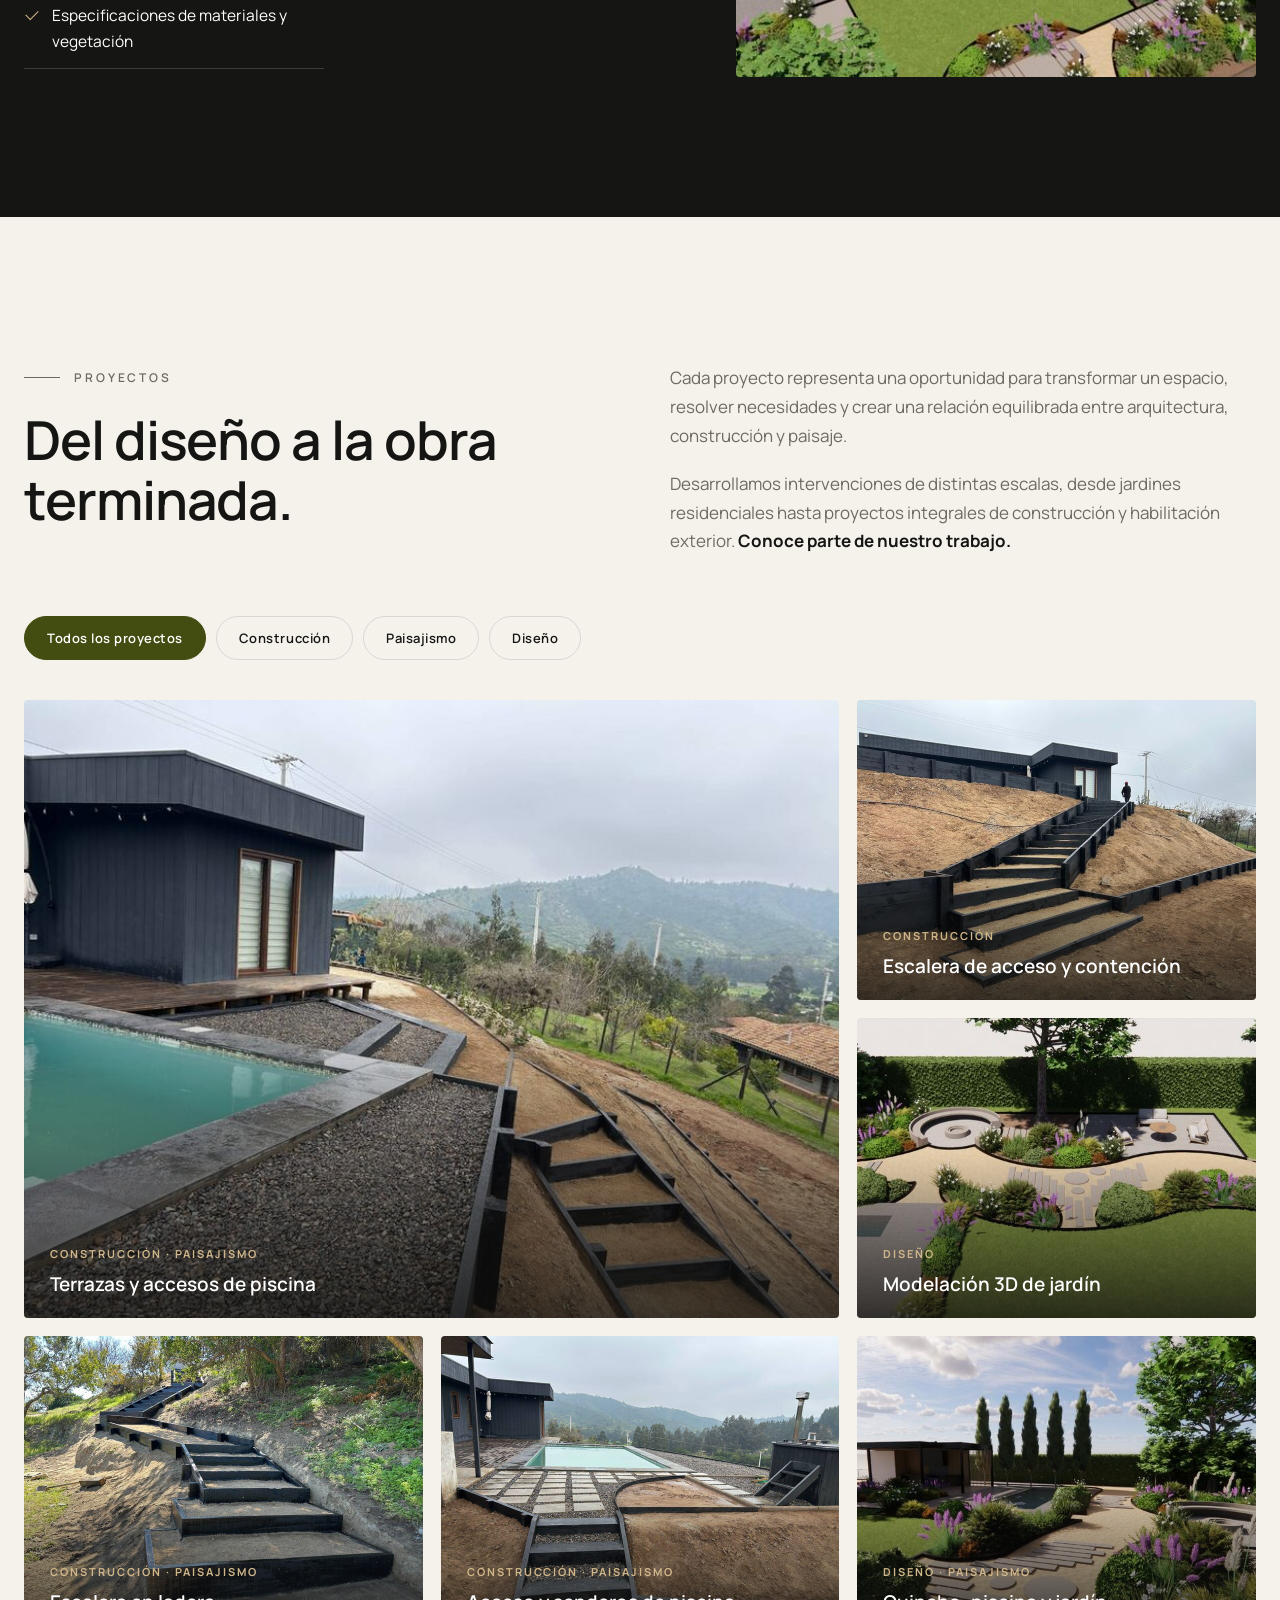
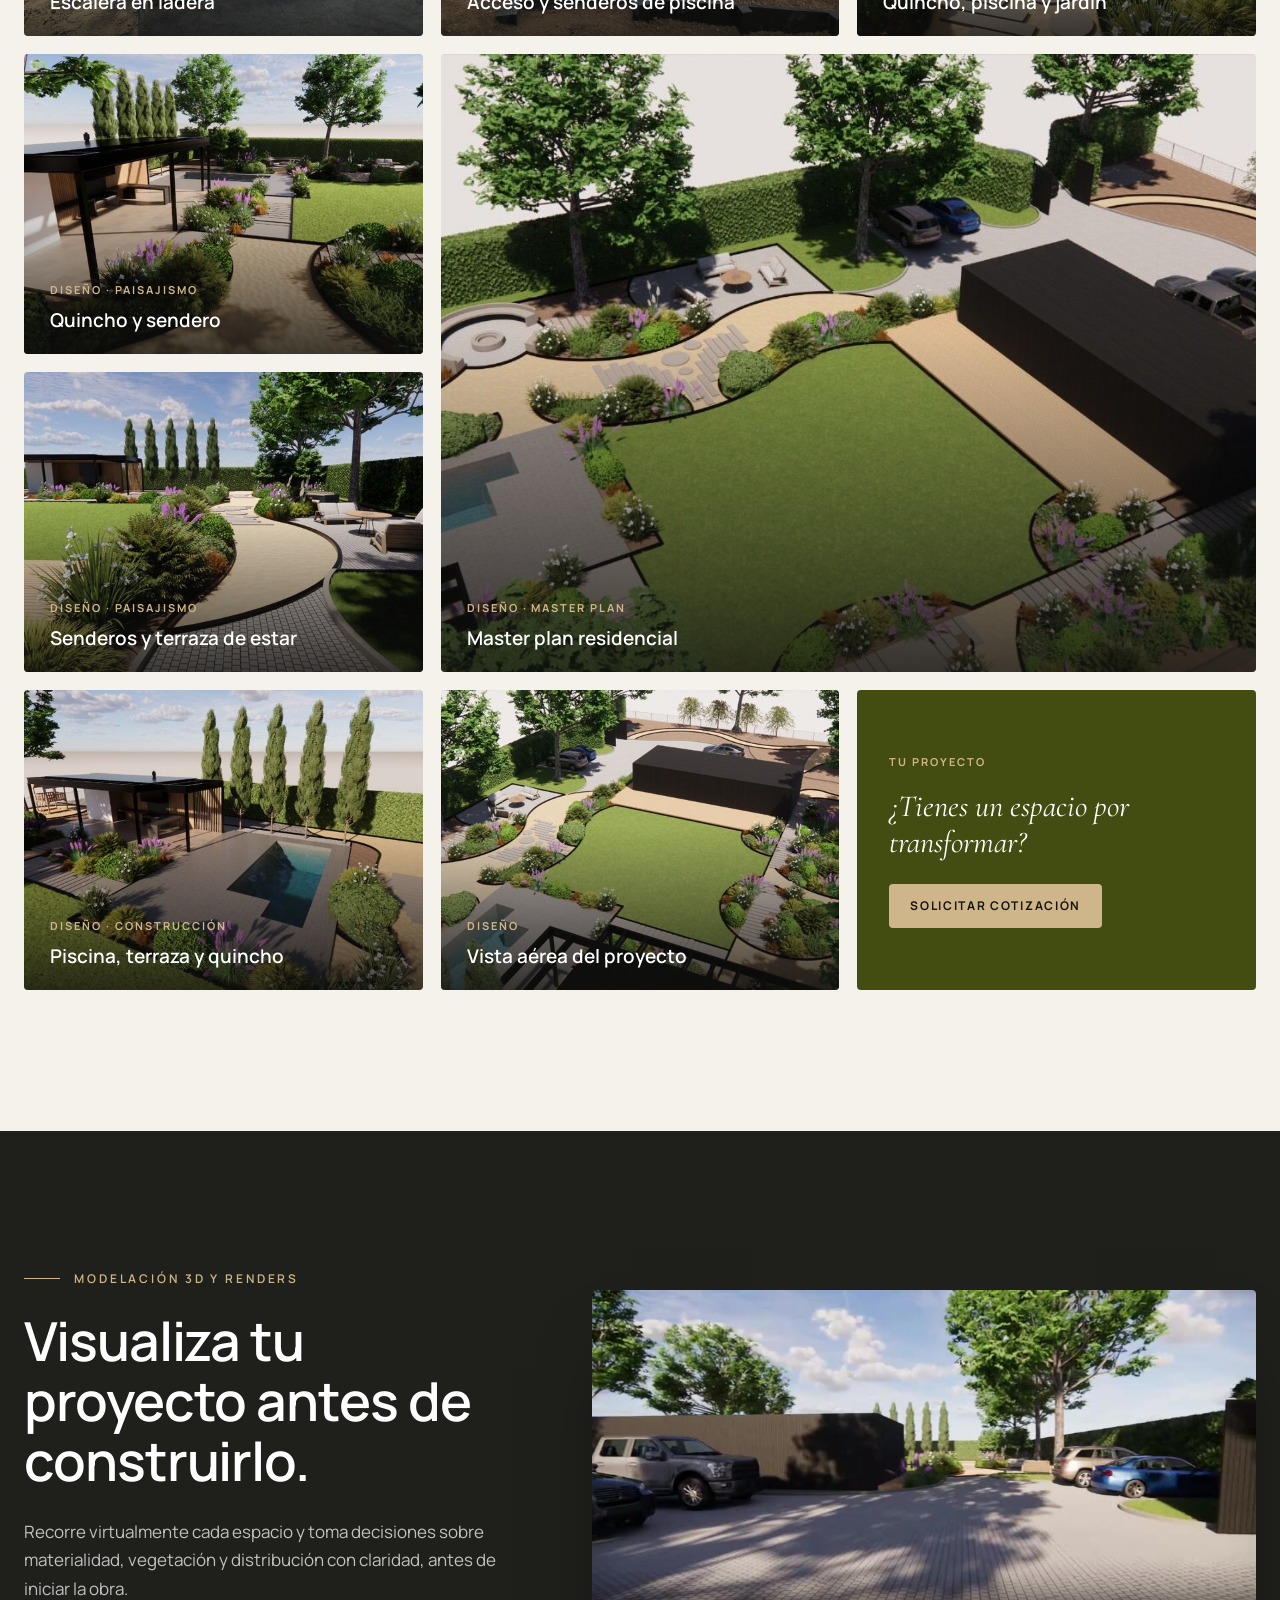
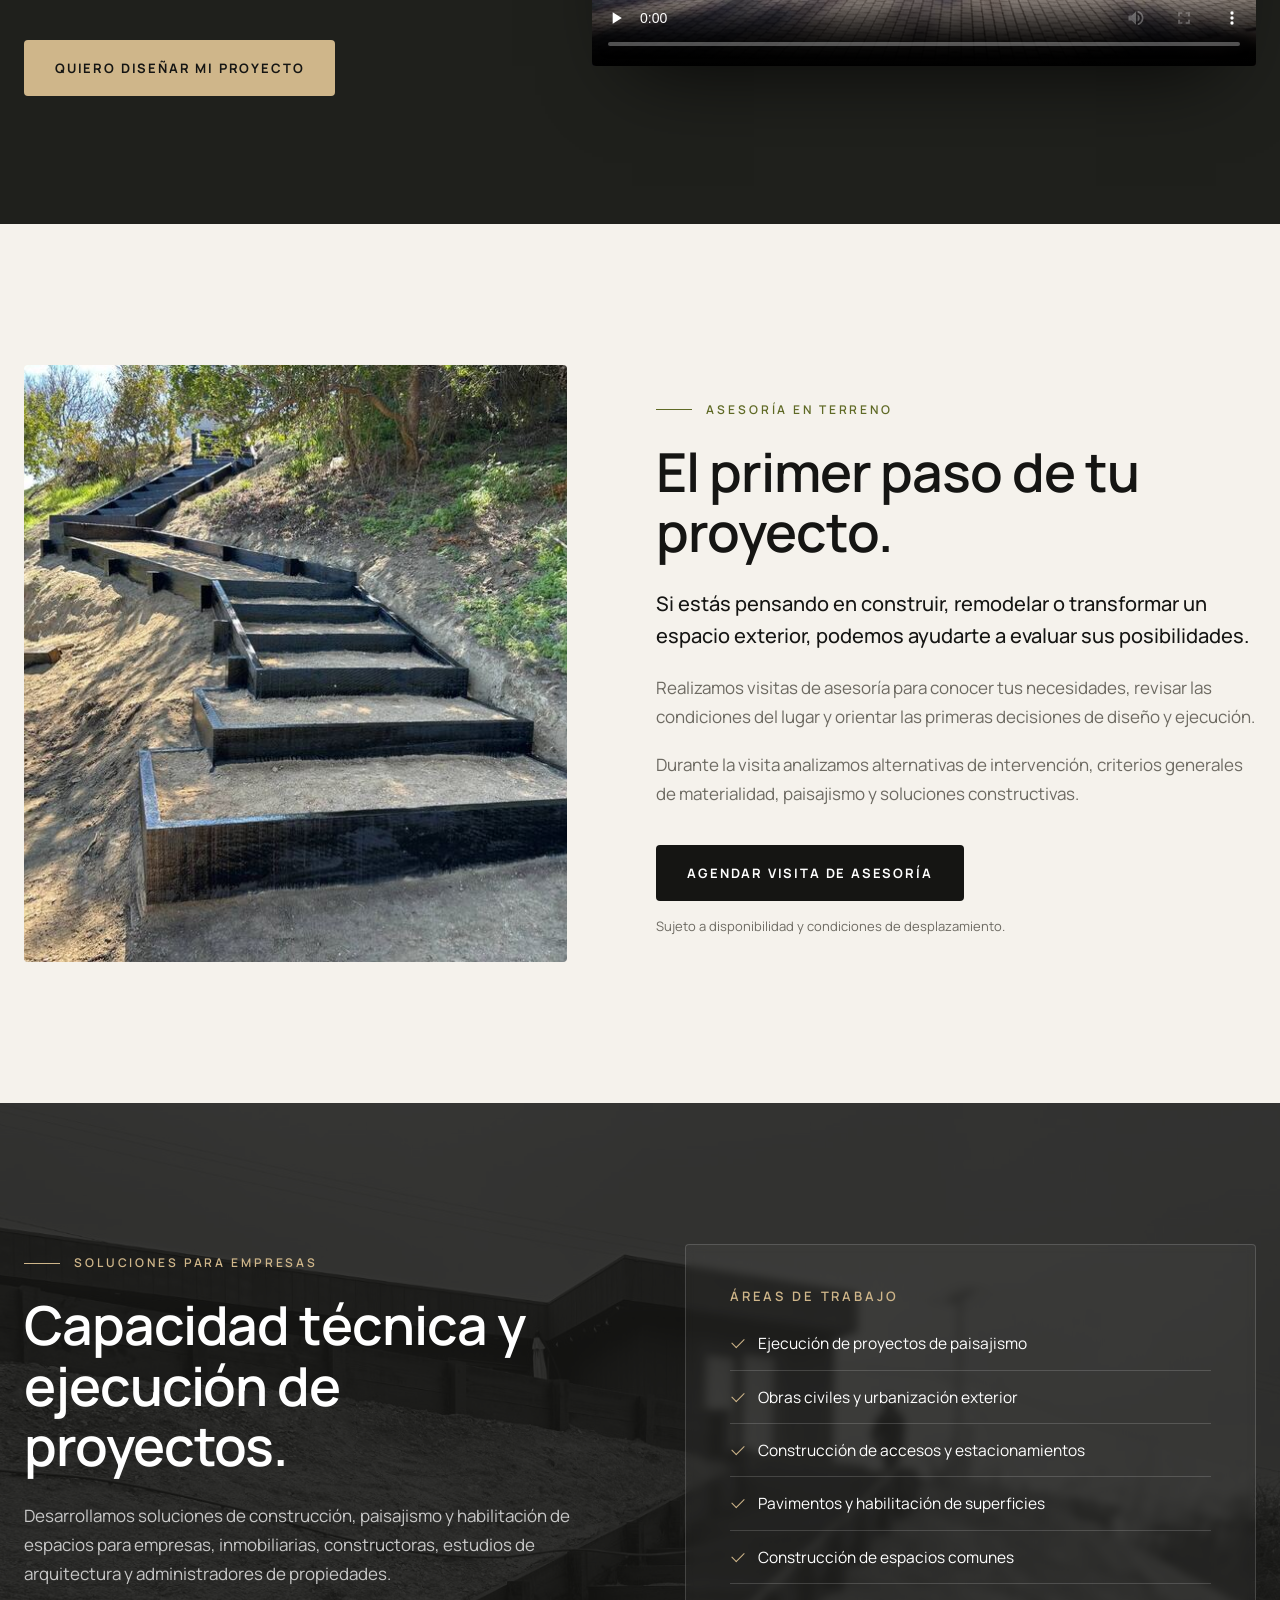
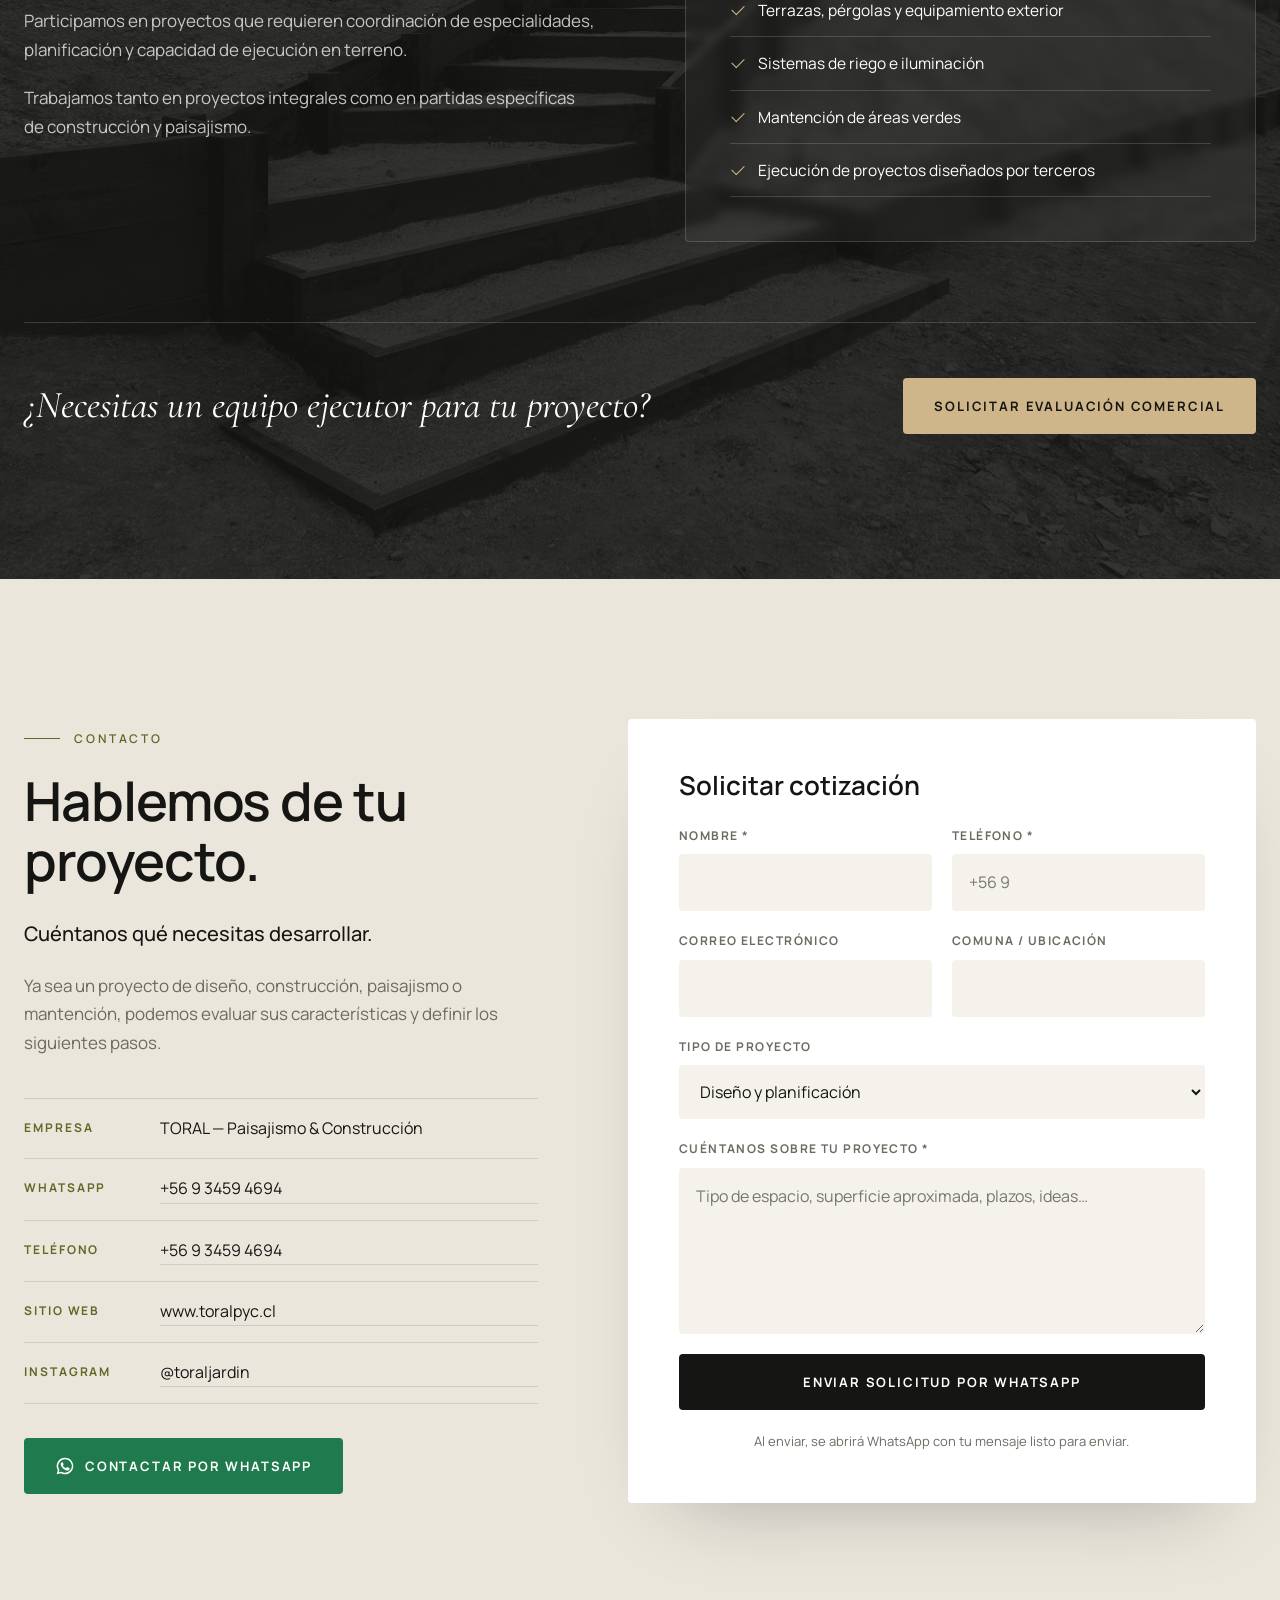
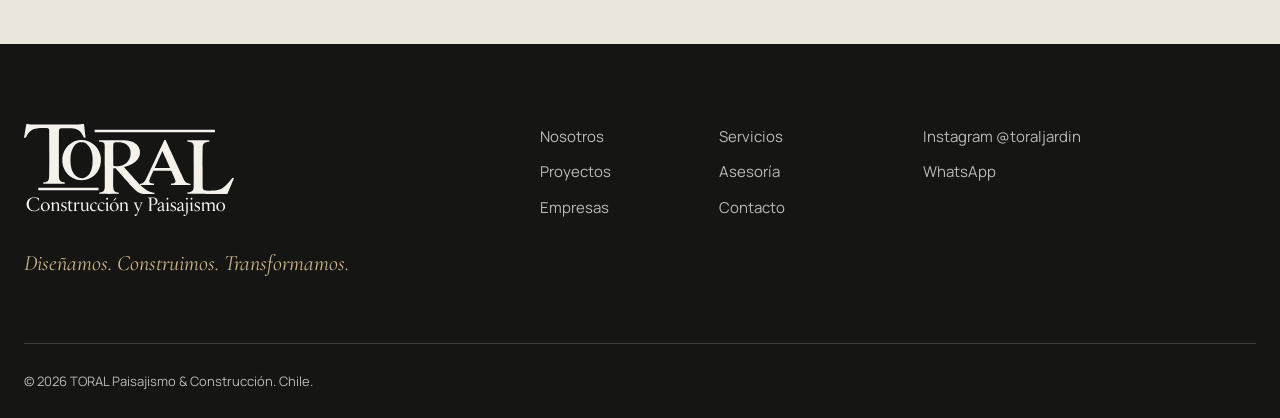
==== commit 9a03cc23: "Configura WhatsApp y agrega nuevos renders - WhatsApp +56 9 3459 4694 en botones, formulario, contac" ====
--- a/index.html
+++ b/index.html
@@ -32,6 +32,7 @@
     "url": "https://www.toralpyc.cl/",
     "image": "https://www.toralpyc.cl/assets/img/escalera-acceso-1600.jpg",
     "logo": "https://www.toralpyc.cl/assets/img/logo-toral.png",
+    "telephone": "+56934594694",
     "description": "Empresa chilena especializada en diseño, paisajismo y construcción integral.",
     "address": { "@type": "PostalAddress", "addressCountry": "CL" },
     "sameAs": ["https://www.instagram.com/toraljardin/"]
@@ -174,8 +175,8 @@
              srcset="assets/img/escalera-acceso-800.jpg 800w, assets/img/escalera-acceso-1600.jpg 1600w"
              sizes="(max-width: 900px) 100vw, 50vw"
              alt="Escalera y muro de contención de madera en ladera hacia una casa" loading="lazy" width="800" height="600">
-        <img class="about-media-inset" src="assets/img/render-jardin-800.jpg"
-             alt="Render 3D de un proyecto de paisajismo con senderos y jardineras" loading="lazy" width="800" height="450">
+        <img class="about-media-inset" src="assets/img/render-sendero-terraza-800.jpg"
+             alt="Render 3D de sendero de adoquines y maicillo hacia una terraza de estar" loading="lazy" width="800" height="450">
       </div>
 
       <div class="about-text reveal">
@@ -390,6 +391,27 @@
           </a>
         </figure>
 
+        <figure class="project" data-cat="diseno paisajismo">
+          <a href="assets/img/render-sendero-terraza-1280.jpg" class="project-link" data-caption="Modelación 3D de sendero de adoquines y maicillo hacia terraza de estar">
+            <img src="assets/img/render-sendero-terraza-800.jpg" alt="Render 3D de sendero curvo de adoquines y maicillo con terraza" loading="lazy" width="800" height="450">
+            <figcaption><span class="tag">Diseño · Paisajismo</span><strong>Senderos y terraza de estar</strong></figcaption>
+          </a>
+        </figure>
+
+        <figure class="project" data-cat="diseno construccion">
+          <a href="assets/img/render-piscina-quincho-1280.jpg" class="project-link" data-caption="Modelación 3D de piscina, terraza y quincho con pérgola">
+            <img src="assets/img/render-piscina-quincho-800.jpg" alt="Render 3D de piscina con terraza y quincho con pérgola" loading="lazy" width="800" height="450">
+            <figcaption><span class="tag">Diseño · Construcción</span><strong>Piscina, terraza y quincho</strong></figcaption>
+          </a>
+        </figure>
+
+        <figure class="project" data-cat="diseno">
+          <a href="assets/img/render-vista-aerea-1280.jpg" class="project-link" data-caption="Vista aérea del proyecto: césped, jardineras, senderos y accesos">
+            <img src="assets/img/render-vista-aerea-800.jpg" alt="Render 3D en vista aérea de jardín con césped, jardineras y accesos" loading="lazy" width="800" height="450">
+            <figcaption><span class="tag">Diseño</span><strong>Vista aérea del proyecto</strong></figcaption>
+          </a>
+        </figure>
+
         <div class="project-cta">
           <p class="tag">Tu proyecto</p>
           <p class="project-cta-title">¿Tienes un espacio por transformar?</p>
@@ -489,6 +511,14 @@
           <li>
             <span class="contact-label">Empresa</span>
             <span>TORAL — Paisajismo &amp; Construcción</span>
+          </li>
+          <li>
+            <span class="contact-label">WhatsApp</span>
+            <a href="#" class="js-whatsapp" target="_blank" rel="noopener">+56 9 3459 4694</a>
+          </li>
+          <li>
+            <span class="contact-label">Teléfono</span>
+            <a href="tel:+56934594694">+56 9 3459 4694</a>
           </li>
           <li>
             <span class="contact-label">Sitio web</span>
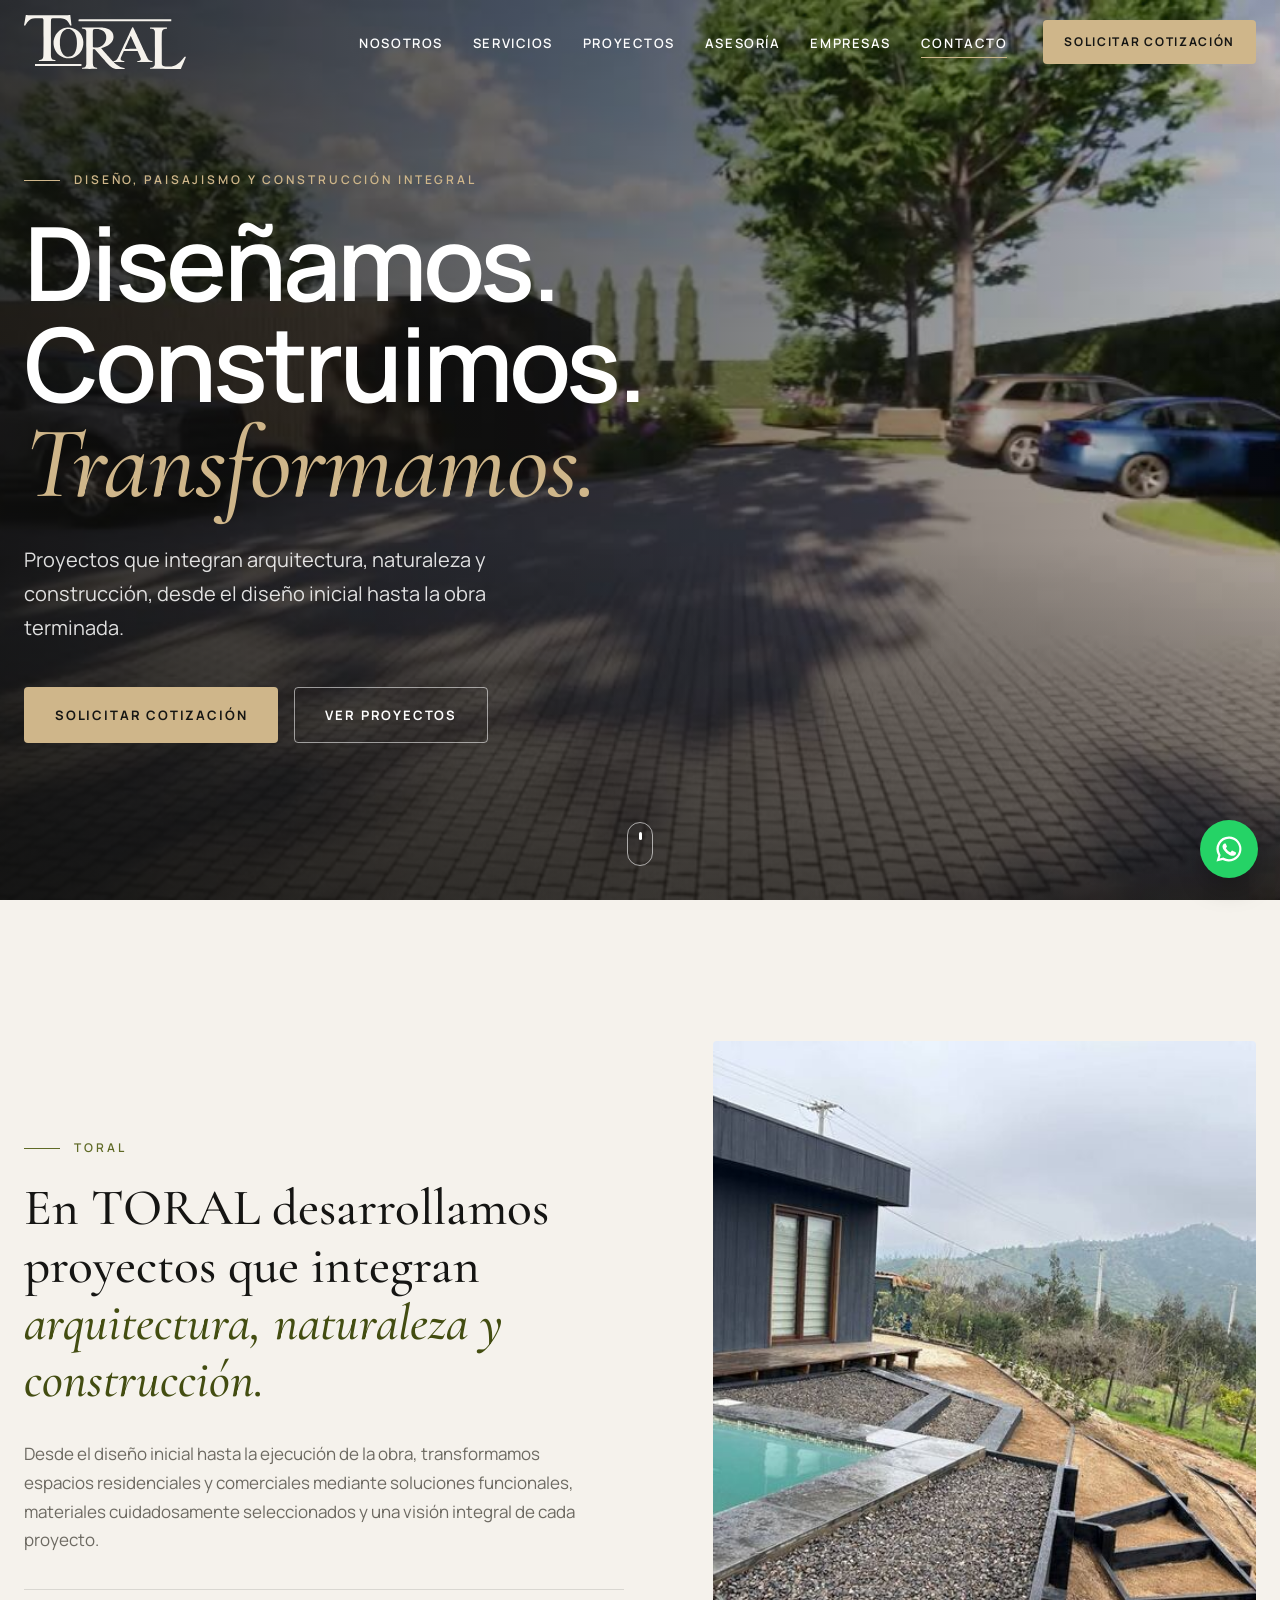
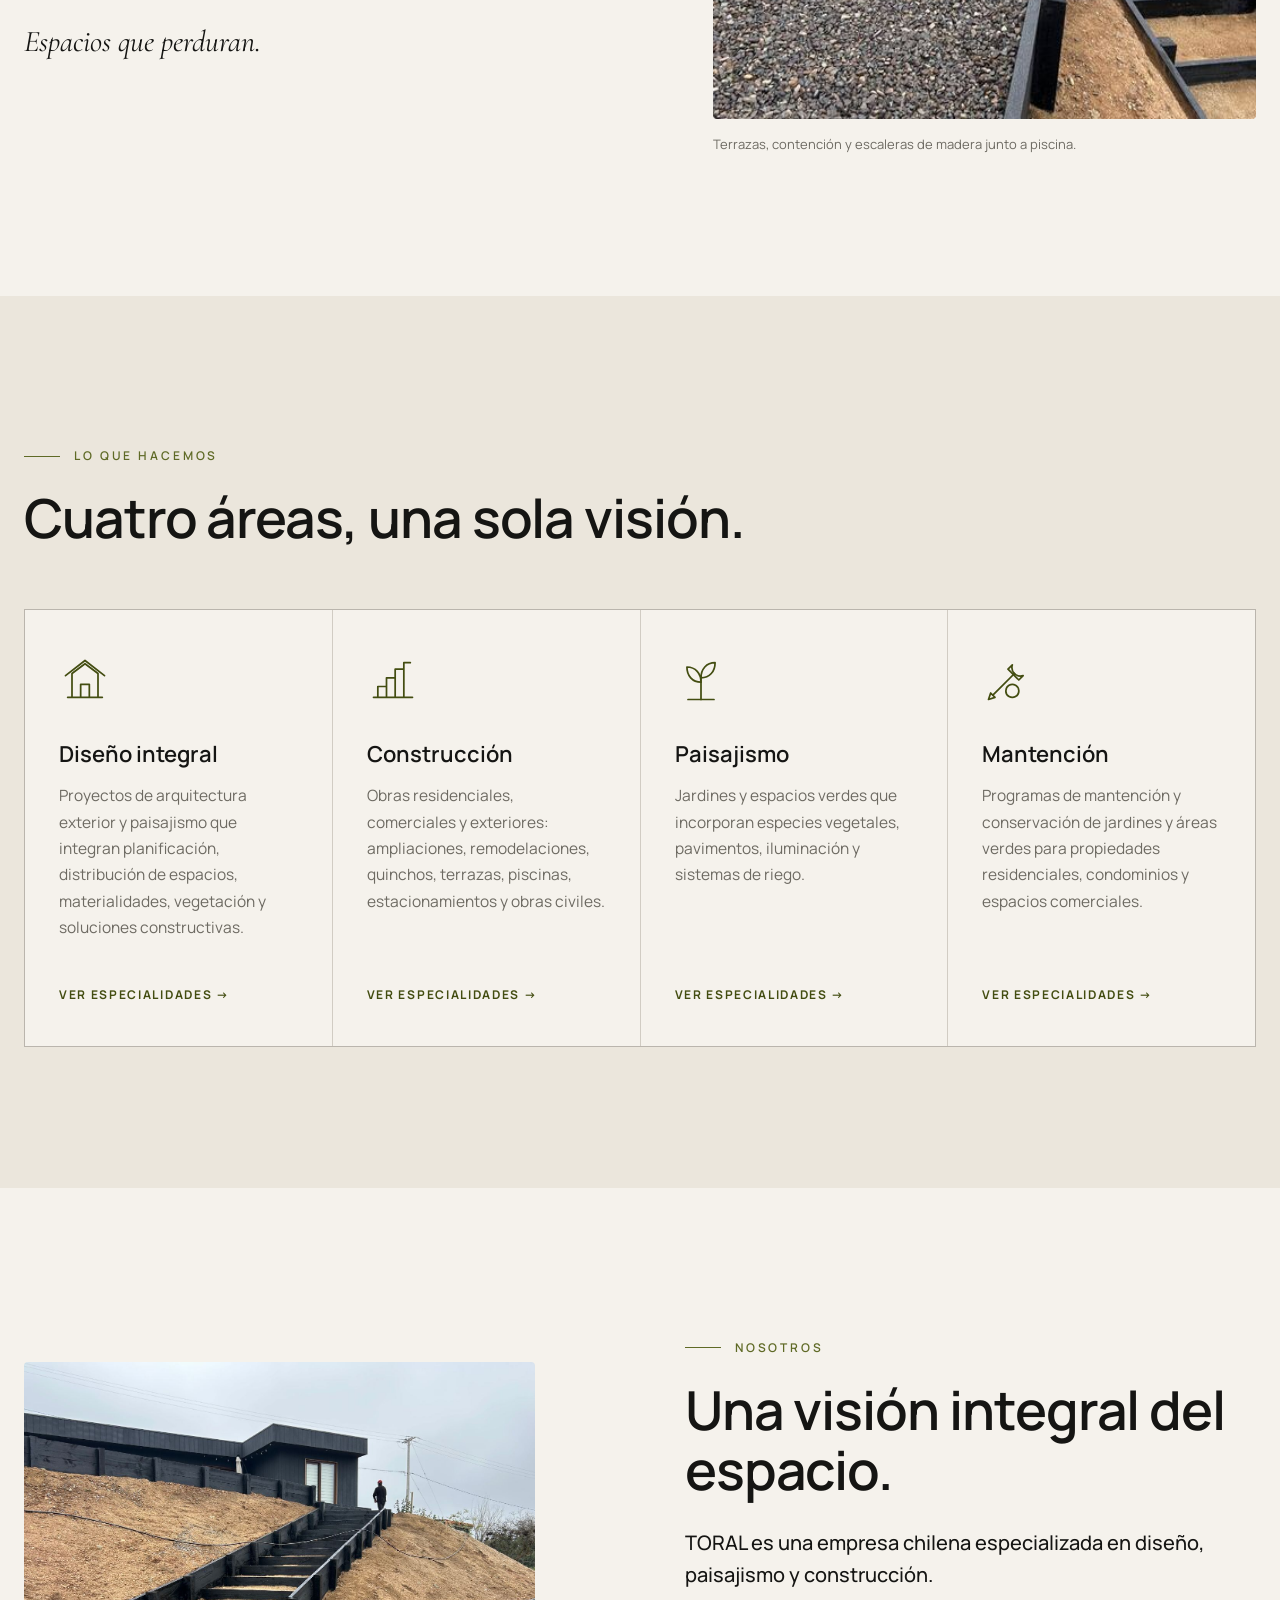
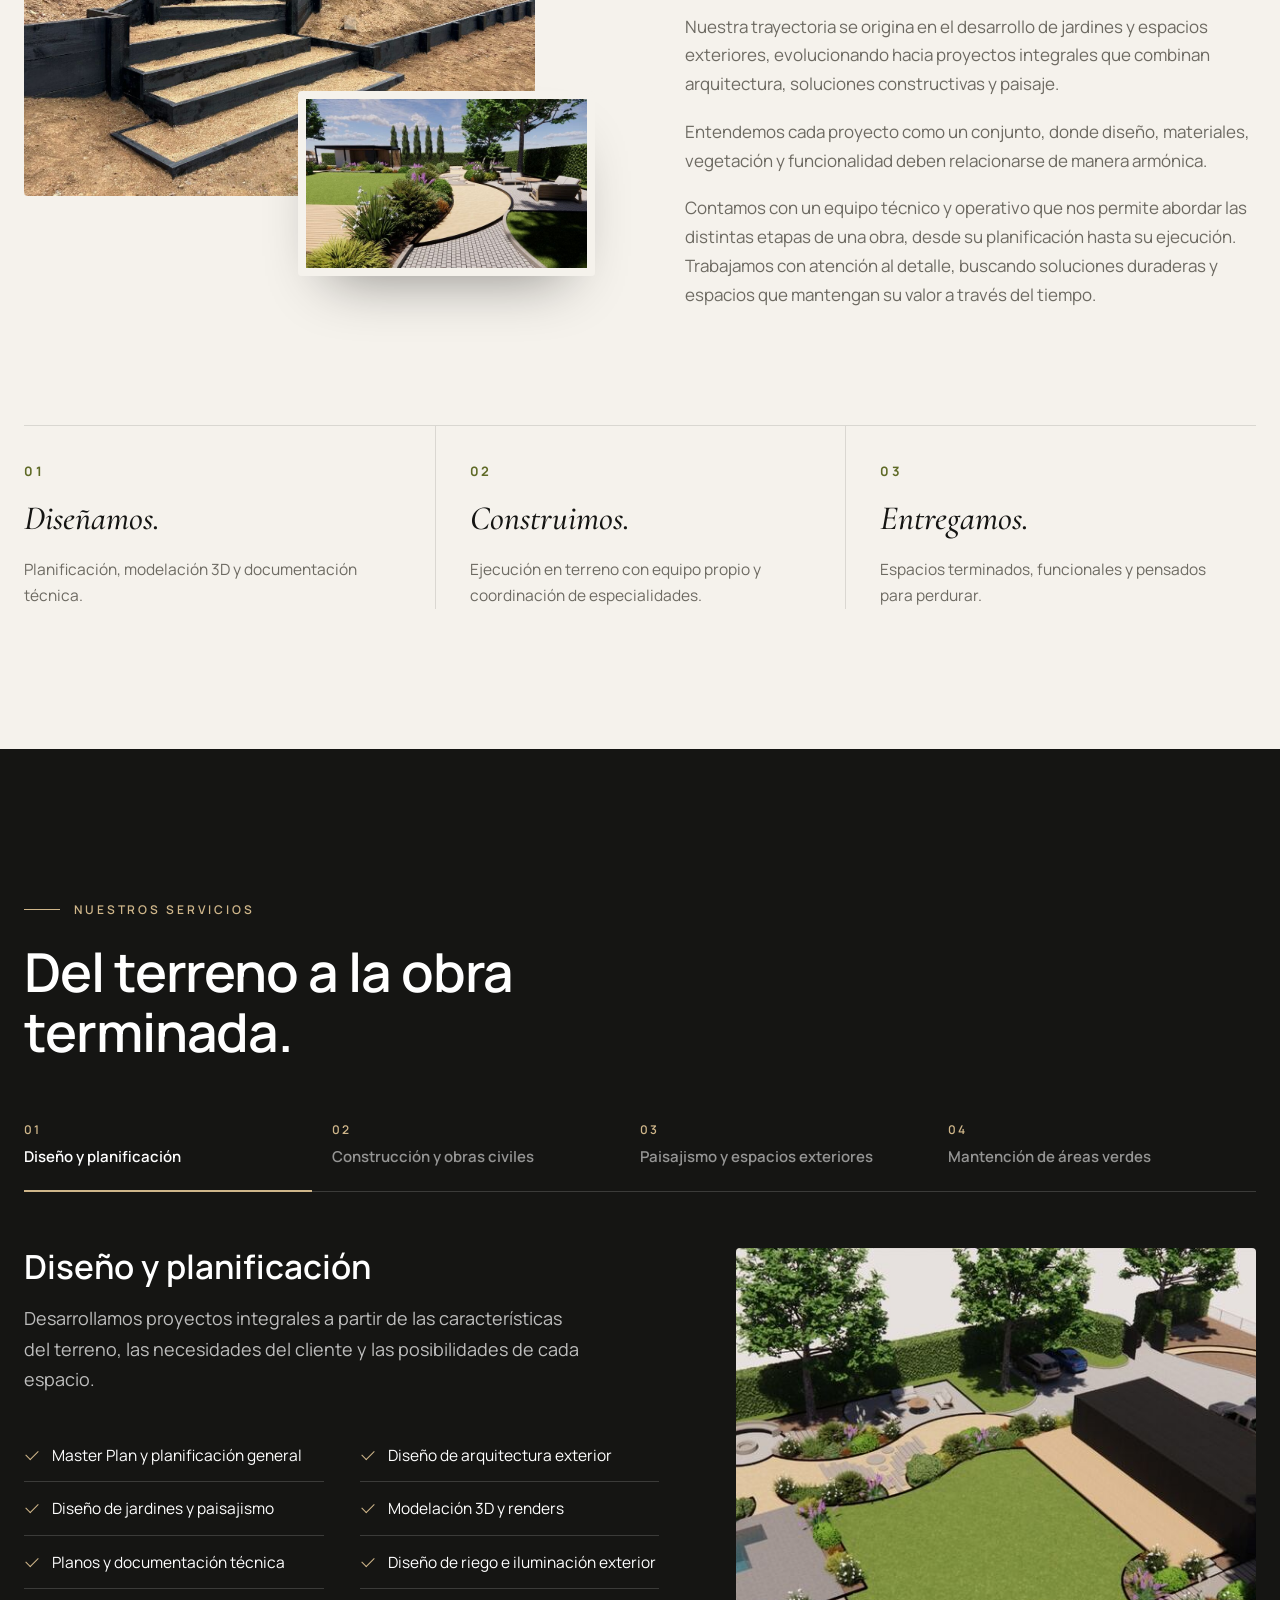
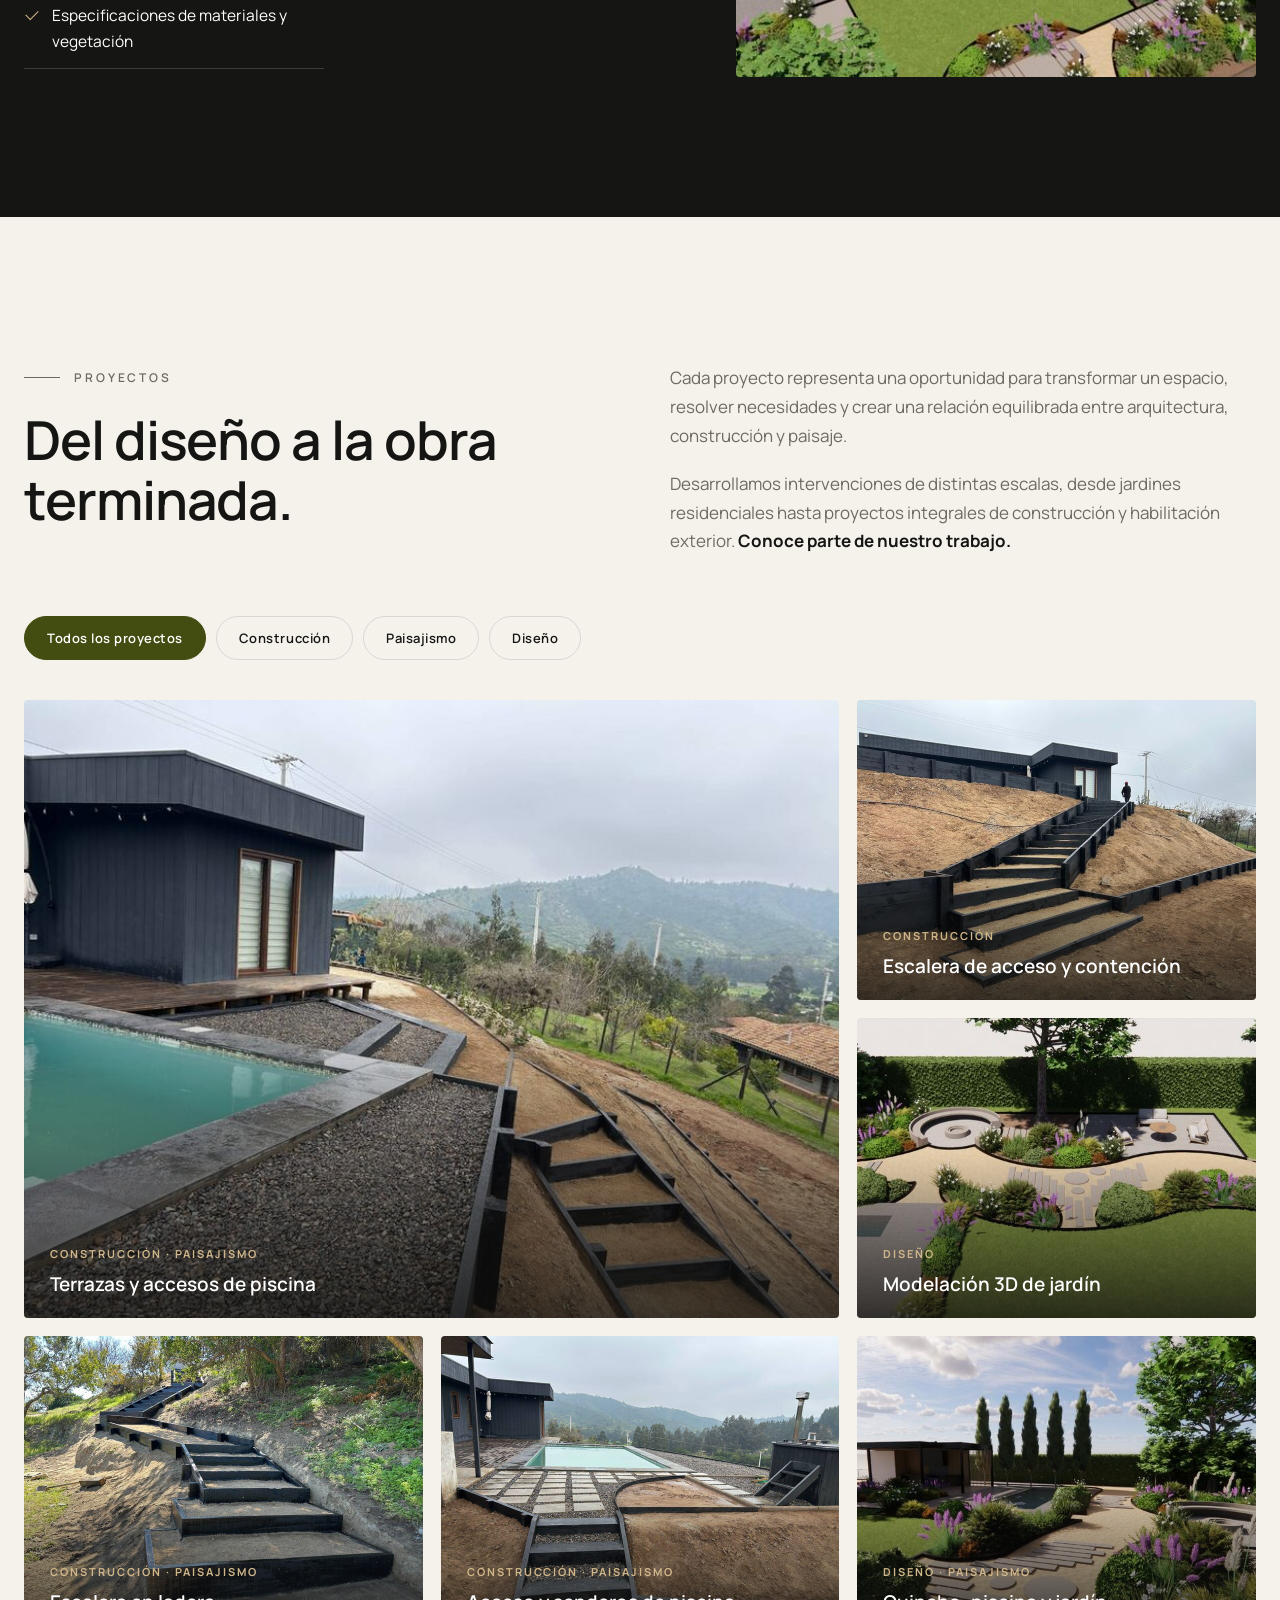
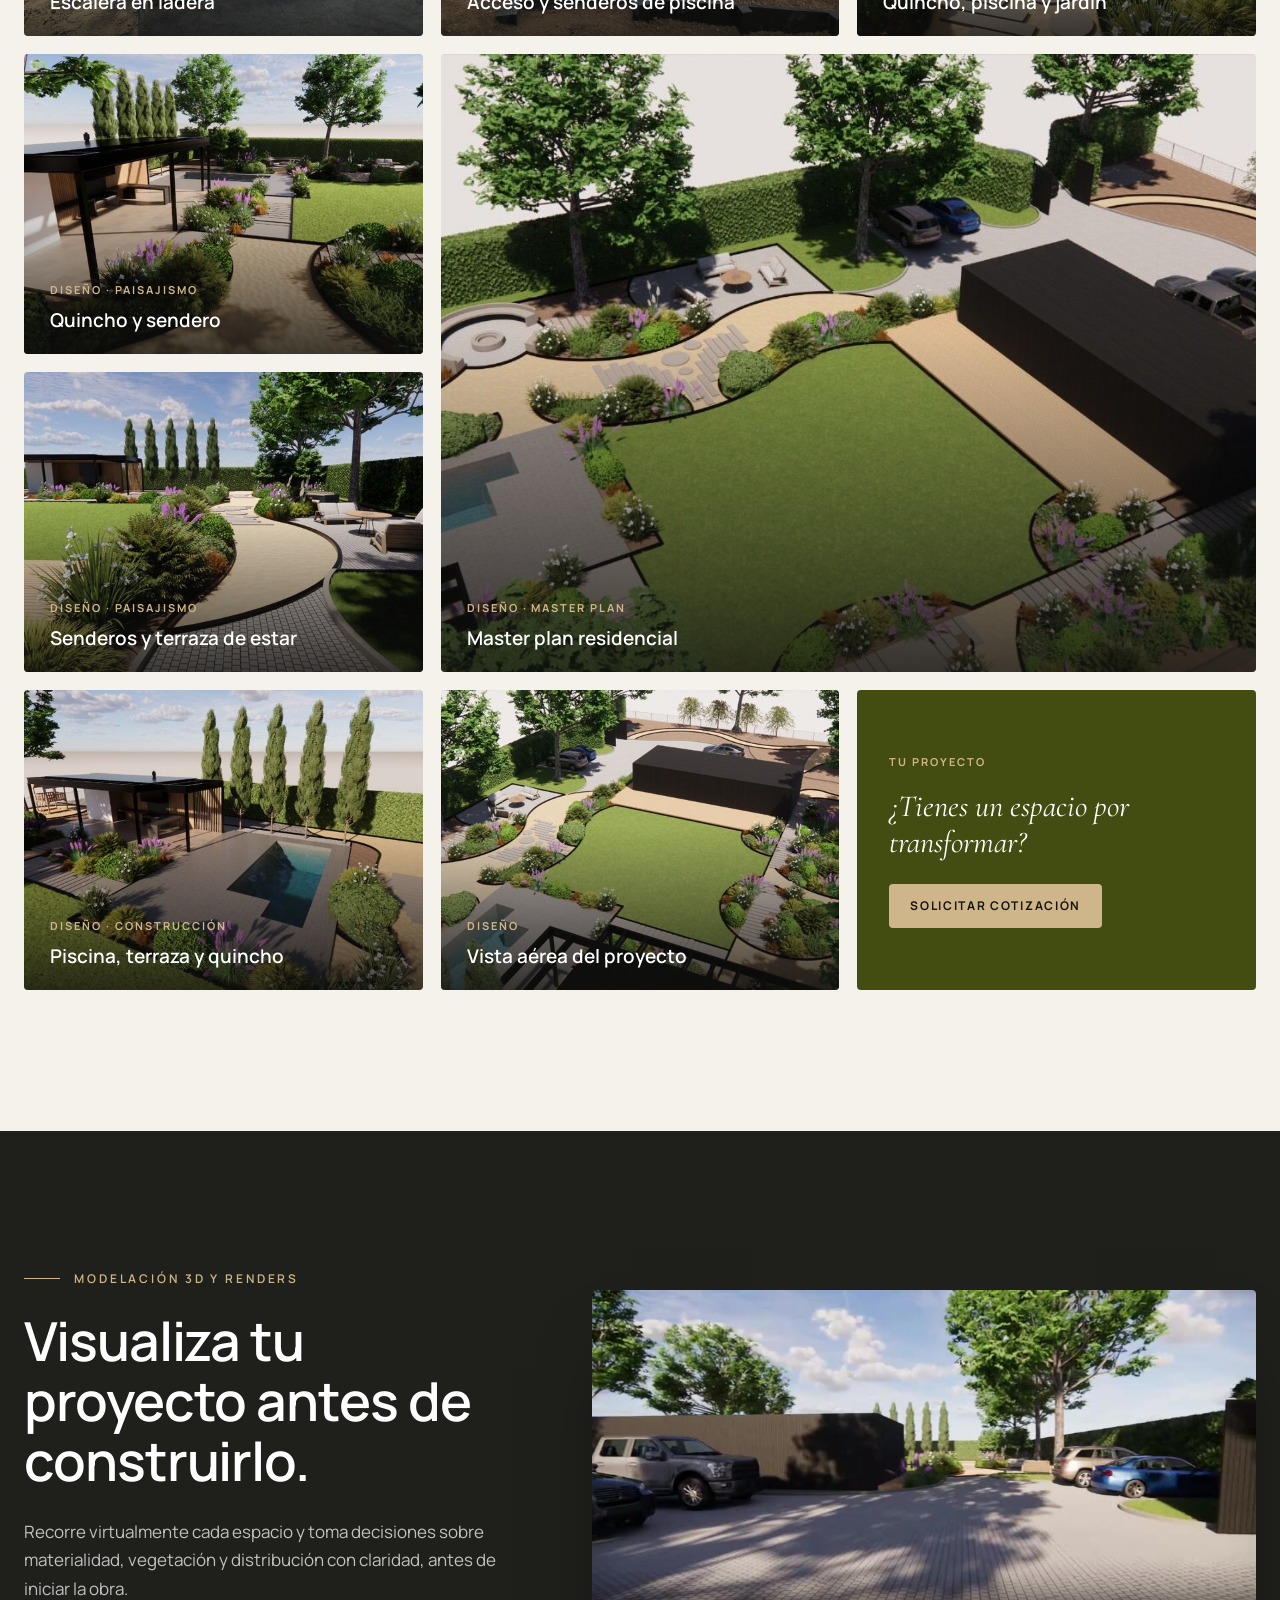
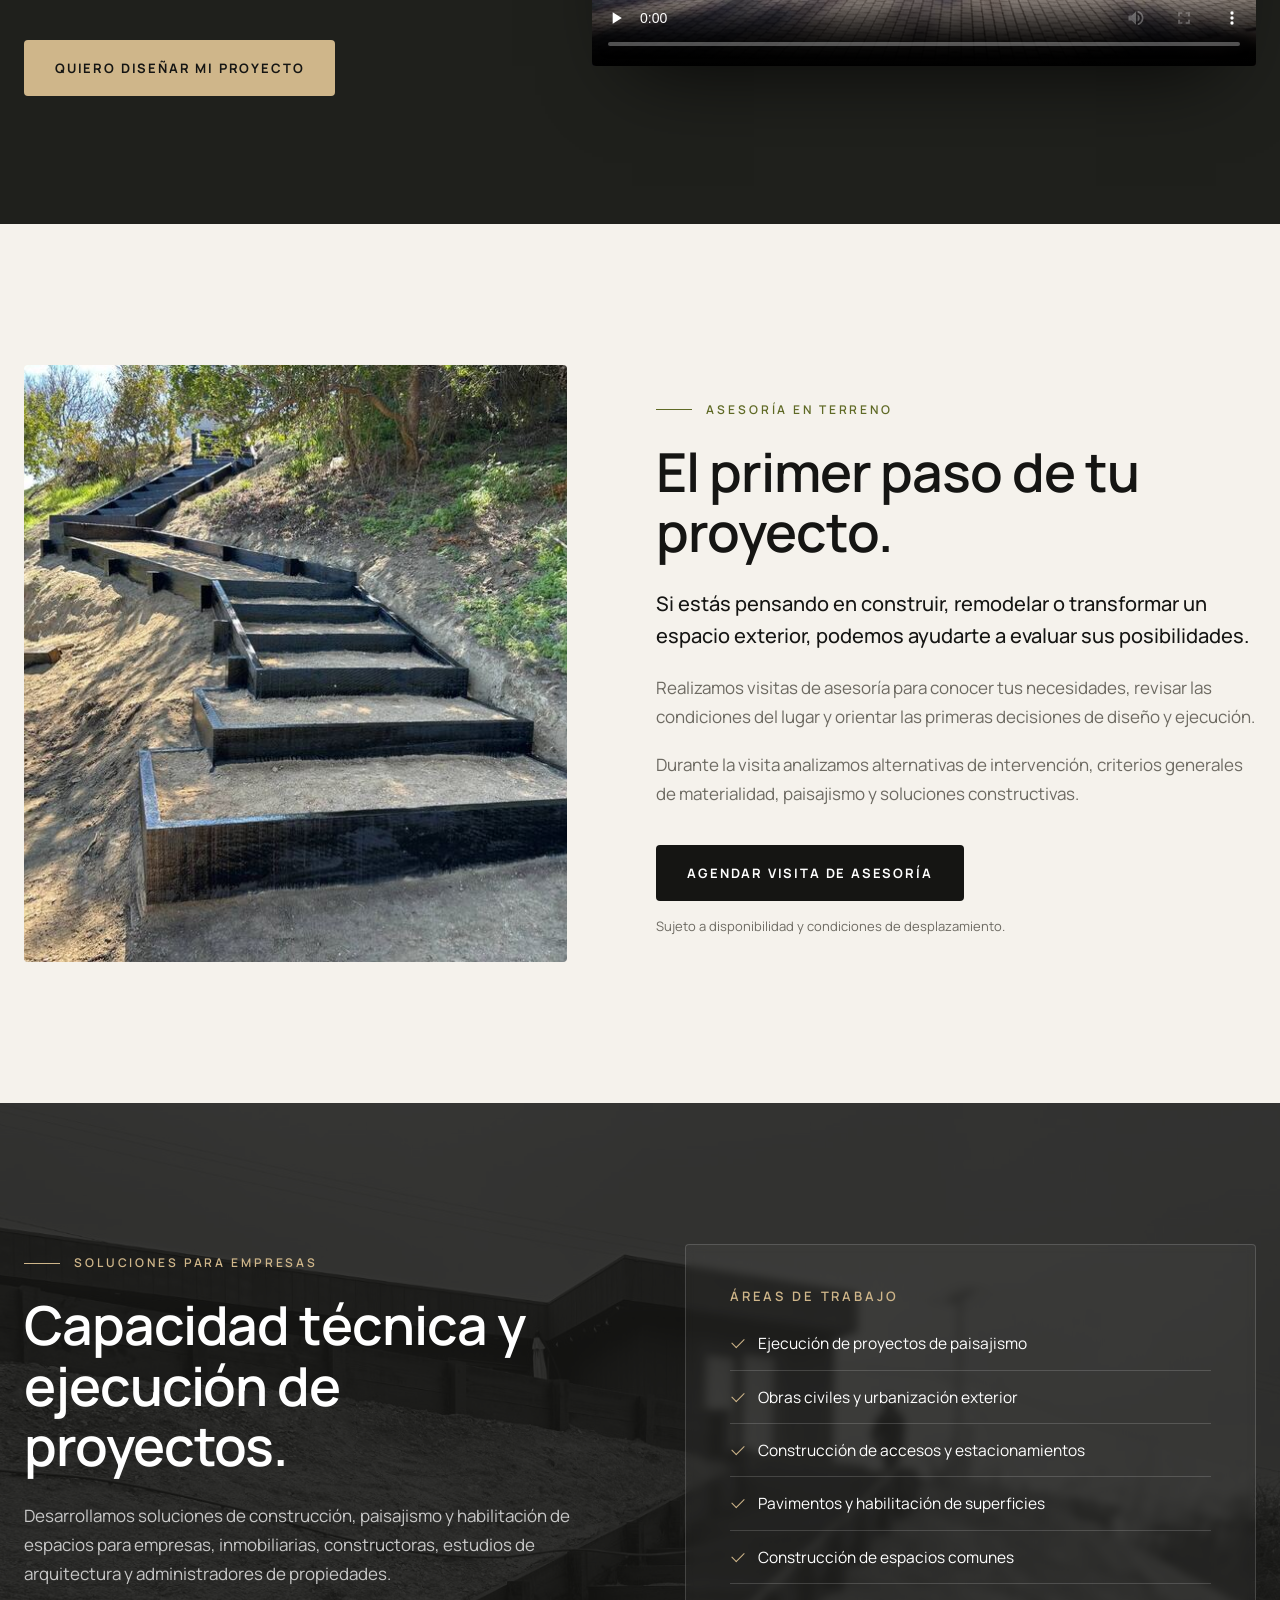
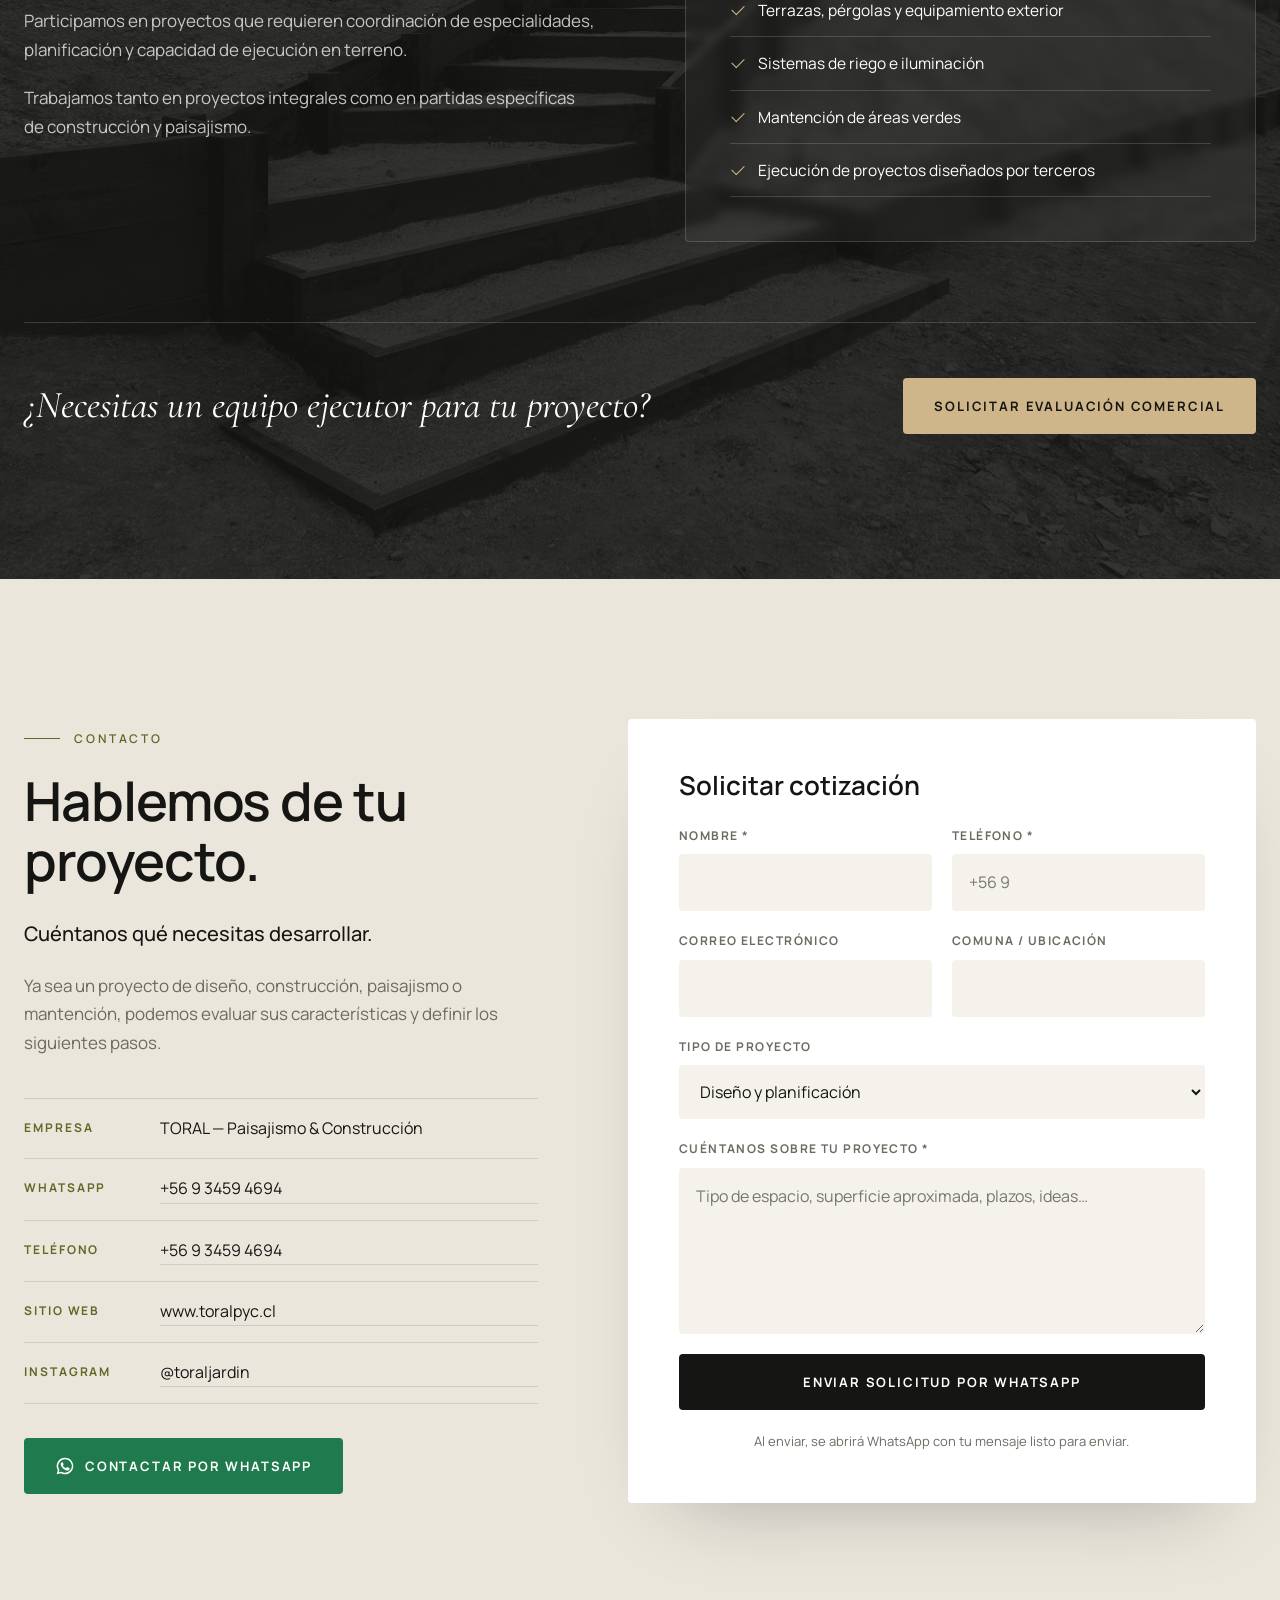
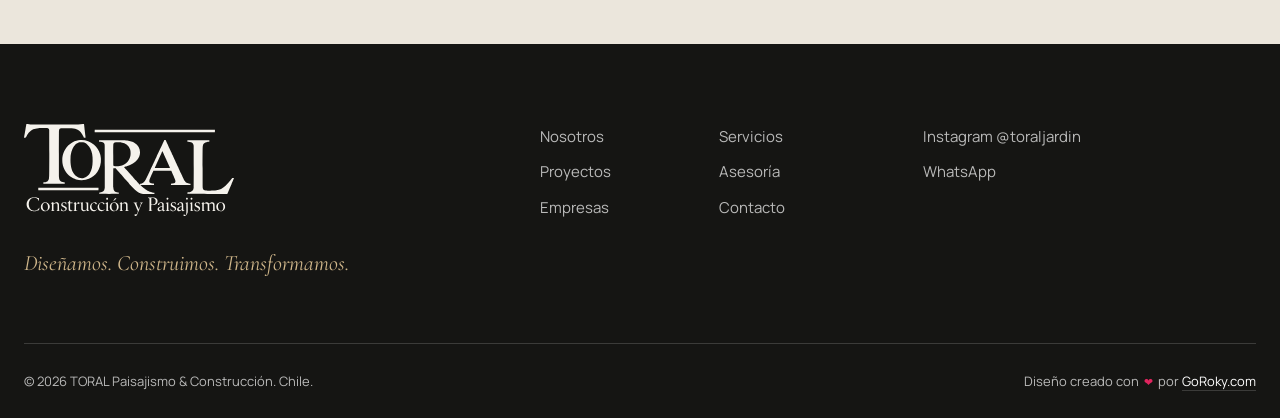
==== commit b26d76ef: "Agrega créditos de diseño GoRoky.com en el footer Texto con corazón animado (latido) y enlace a goro" ====
--- a/index.html
+++ b/index.html
@@ -608,6 +608,7 @@
   </div>
   <div class="container footer-bottom">
     <p>© <span id="year">2026</span> TORAL Paisajismo &amp; Construcción. Chile.</p>
+    <p class="credits">Diseño creado con <span class="heart" role="img" aria-label="amor">&#10084;</span> por <a href="https://goroky.com" target="_blank" rel="noopener">GoRoky.com</a></p>
   </div>
 </footer>
 
--- a/assets/css/styles.css
+++ b/assets/css/styles.css
@@ -386,7 +386,20 @@
 .footer-links a, .footer-contact a { text-decoration: none; transition: color .3s; }
 .footer-links a:hover, .footer-contact a:hover { color: #fff; }
 .footer-contact { display: flex; flex-direction: column; gap: 10px; }
-.footer-bottom { border-top: 1px solid var(--line-light); padding-block: 26px; font-size: 13px; }
+.footer-bottom {
+  border-top: 1px solid var(--line-light); padding-block: 26px; font-size: 13px;
+  display: flex; flex-wrap: wrap; justify-content: space-between; gap: 8px 24px;
+}
+.footer-bottom p { margin: 0; }
+.credits a { color: #fff; text-decoration: none; border-bottom: 1px solid var(--line-light); transition: border-color .3s; }
+.credits a:hover { border-color: var(--sand); }
+.heart { display: inline-block; color: #e0245e; font-size: 11px; margin: 0 2px; animation: heartbeat 1.2s ease-in-out infinite; }
+@keyframes heartbeat {
+  0%, 40%, 100% { transform: scale(1); }
+  15% { transform: scale(1.3); }
+  25% { transform: scale(.95); }
+  32% { transform: scale(1.18); }
+}
 
 /* WhatsApp float */
 .wa-float {
@@ -424,7 +437,7 @@
 @media (prefers-reduced-motion: reduce) {
   html { scroll-behavior: auto; }
   .js .reveal { opacity: 1; transform: none; transition: none; }
-  .scroll-cue span { animation: none; }
+  .scroll-cue span, .heart { animation: none; }
 }
 
 /* =========================================================
@@ -486,6 +499,7 @@
   .form-row { grid-template-columns: 1fr; }
   .contact-list li { grid-template-columns: 1fr; gap: 2px; }
   .footer-grid { grid-template-columns: 1fr; }
+  .footer-bottom { padding-bottom: 96px; }
   .lightbox { padding: 60px 12px; }
   .lb-prev, .lb-next { top: auto; bottom: 10px; transform: none; }
 }
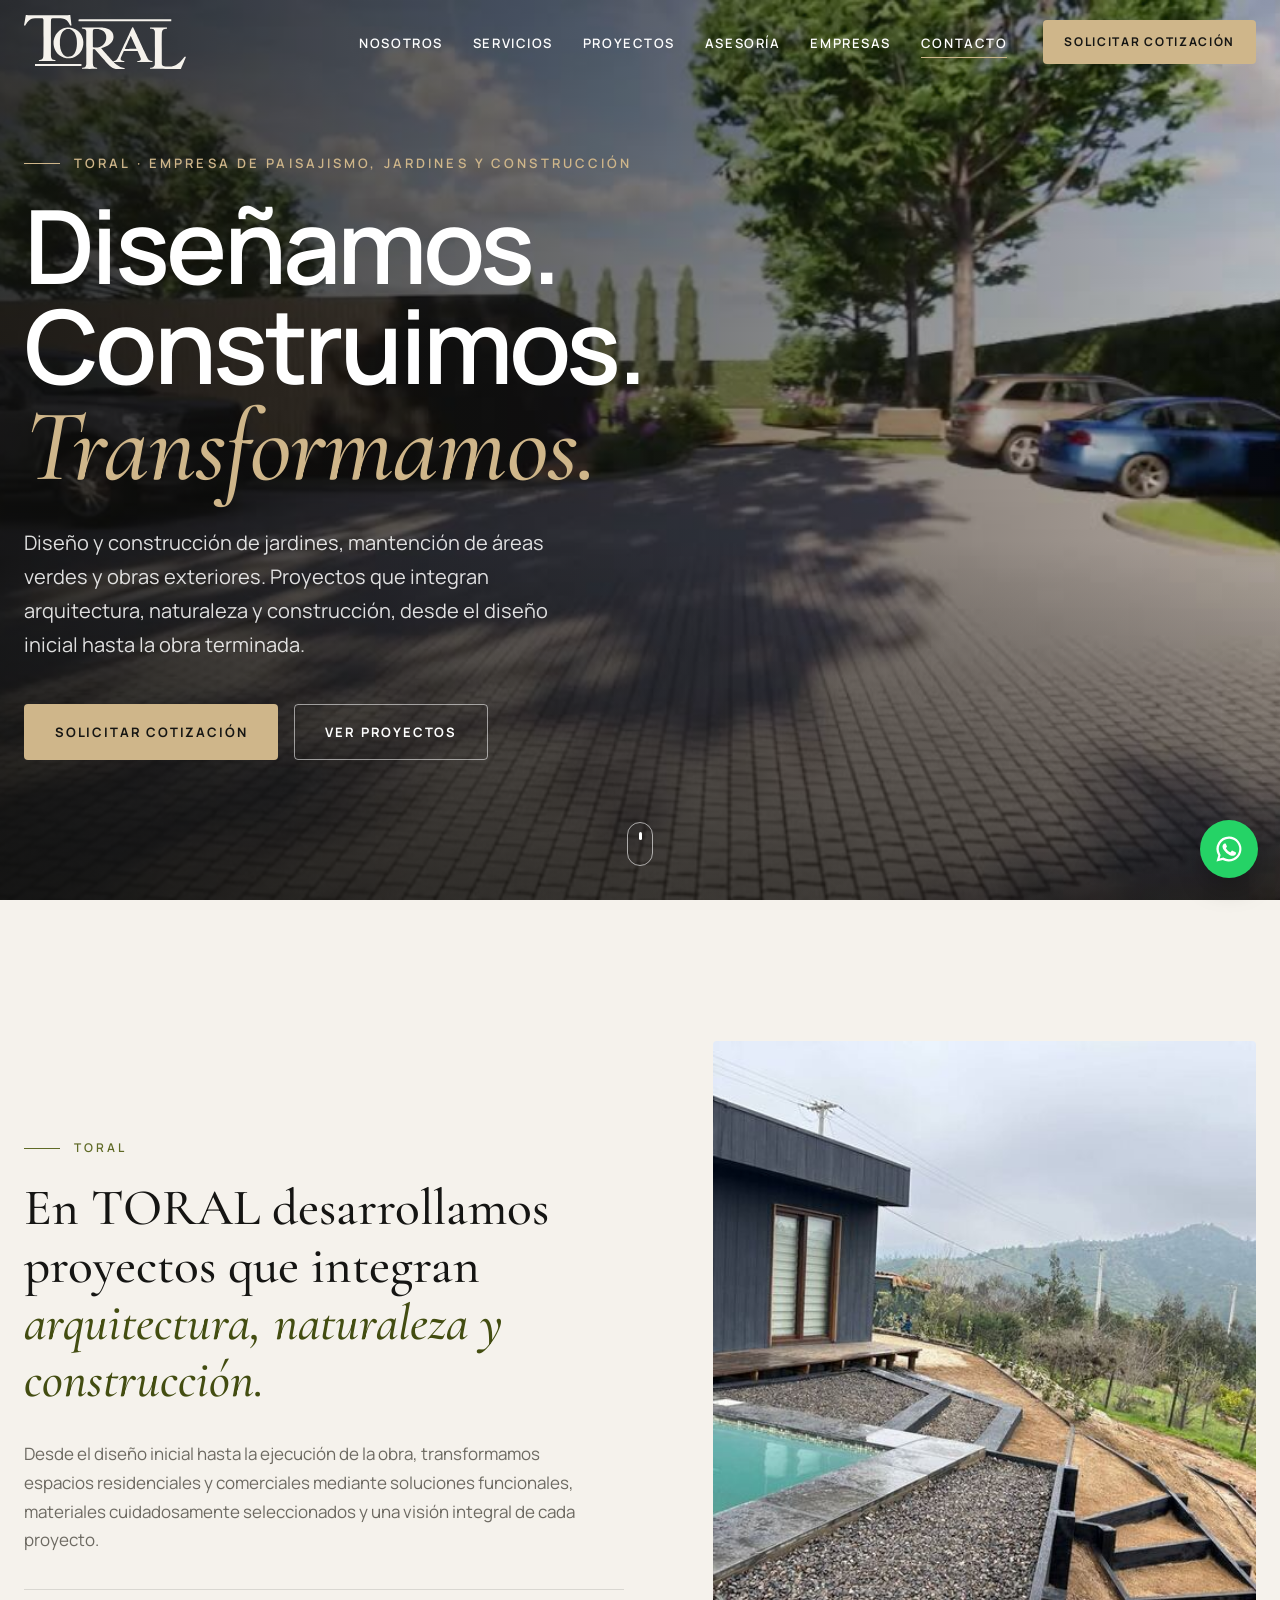
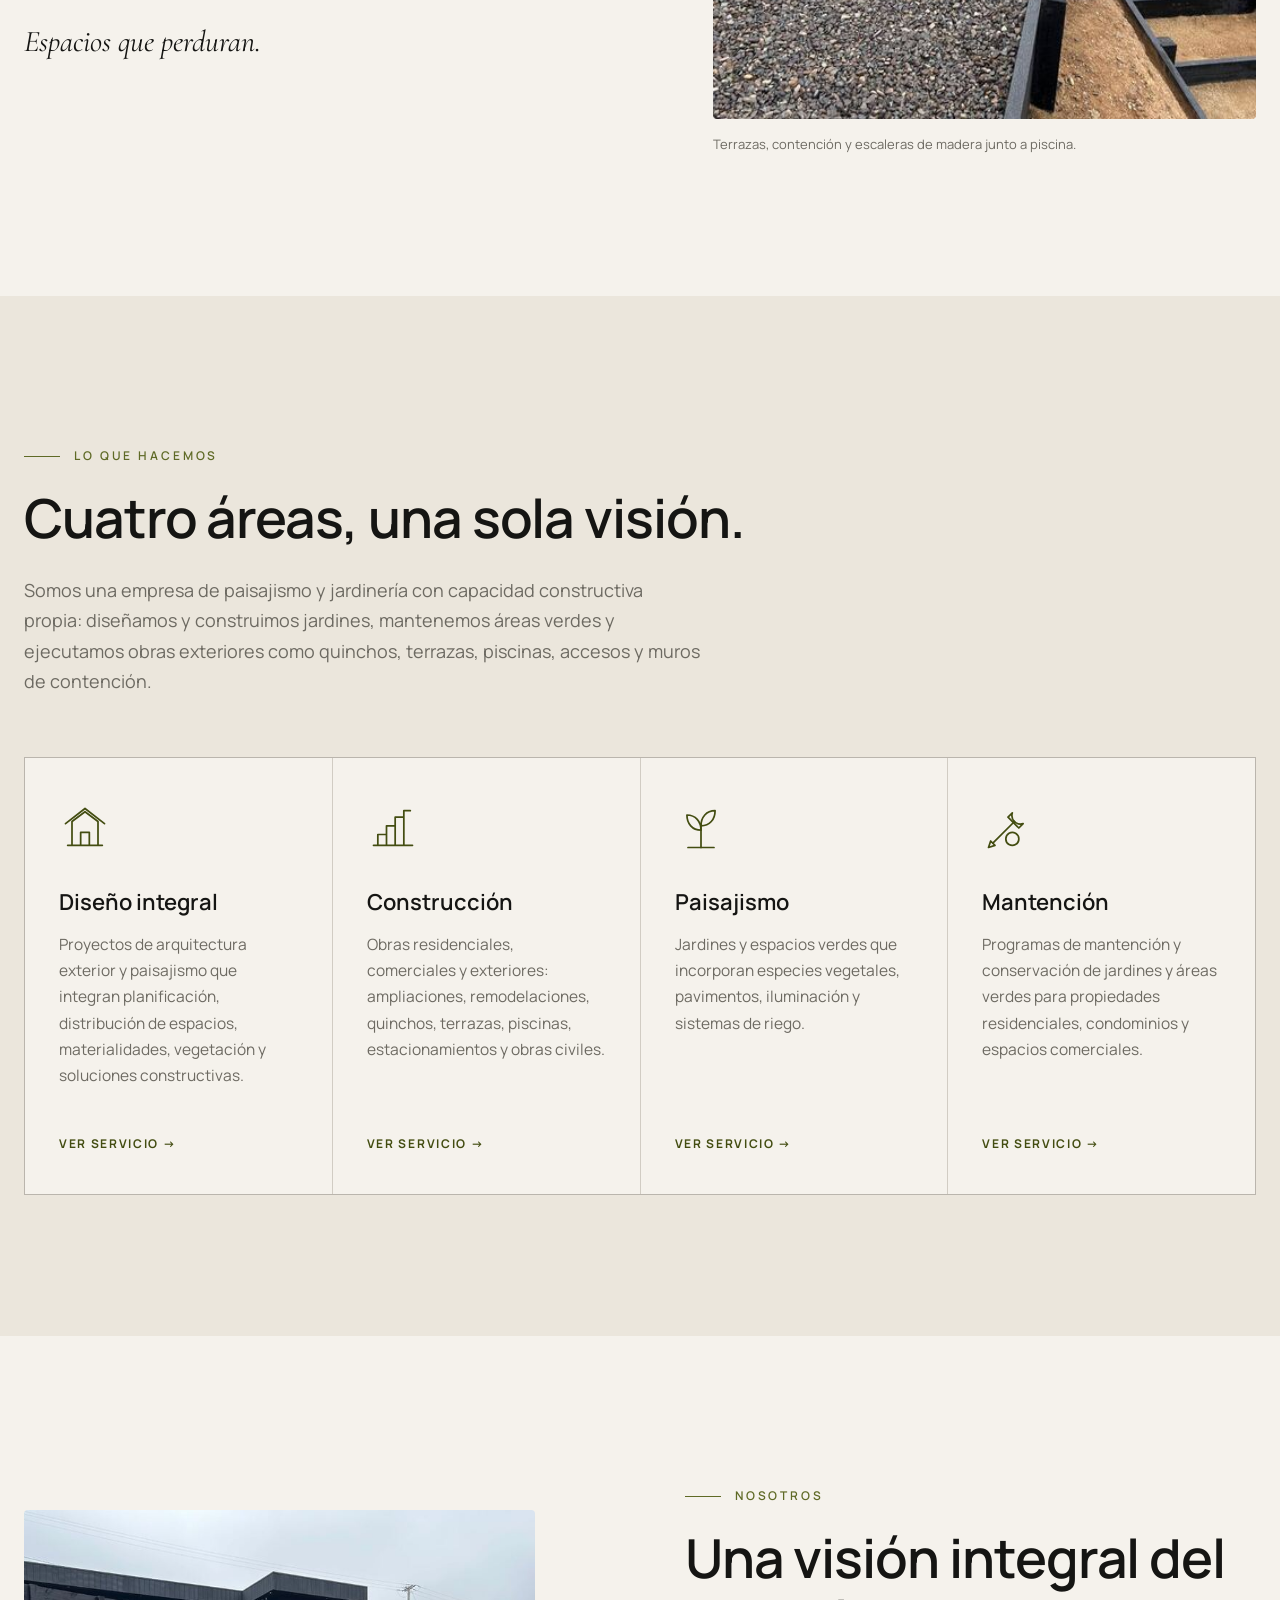
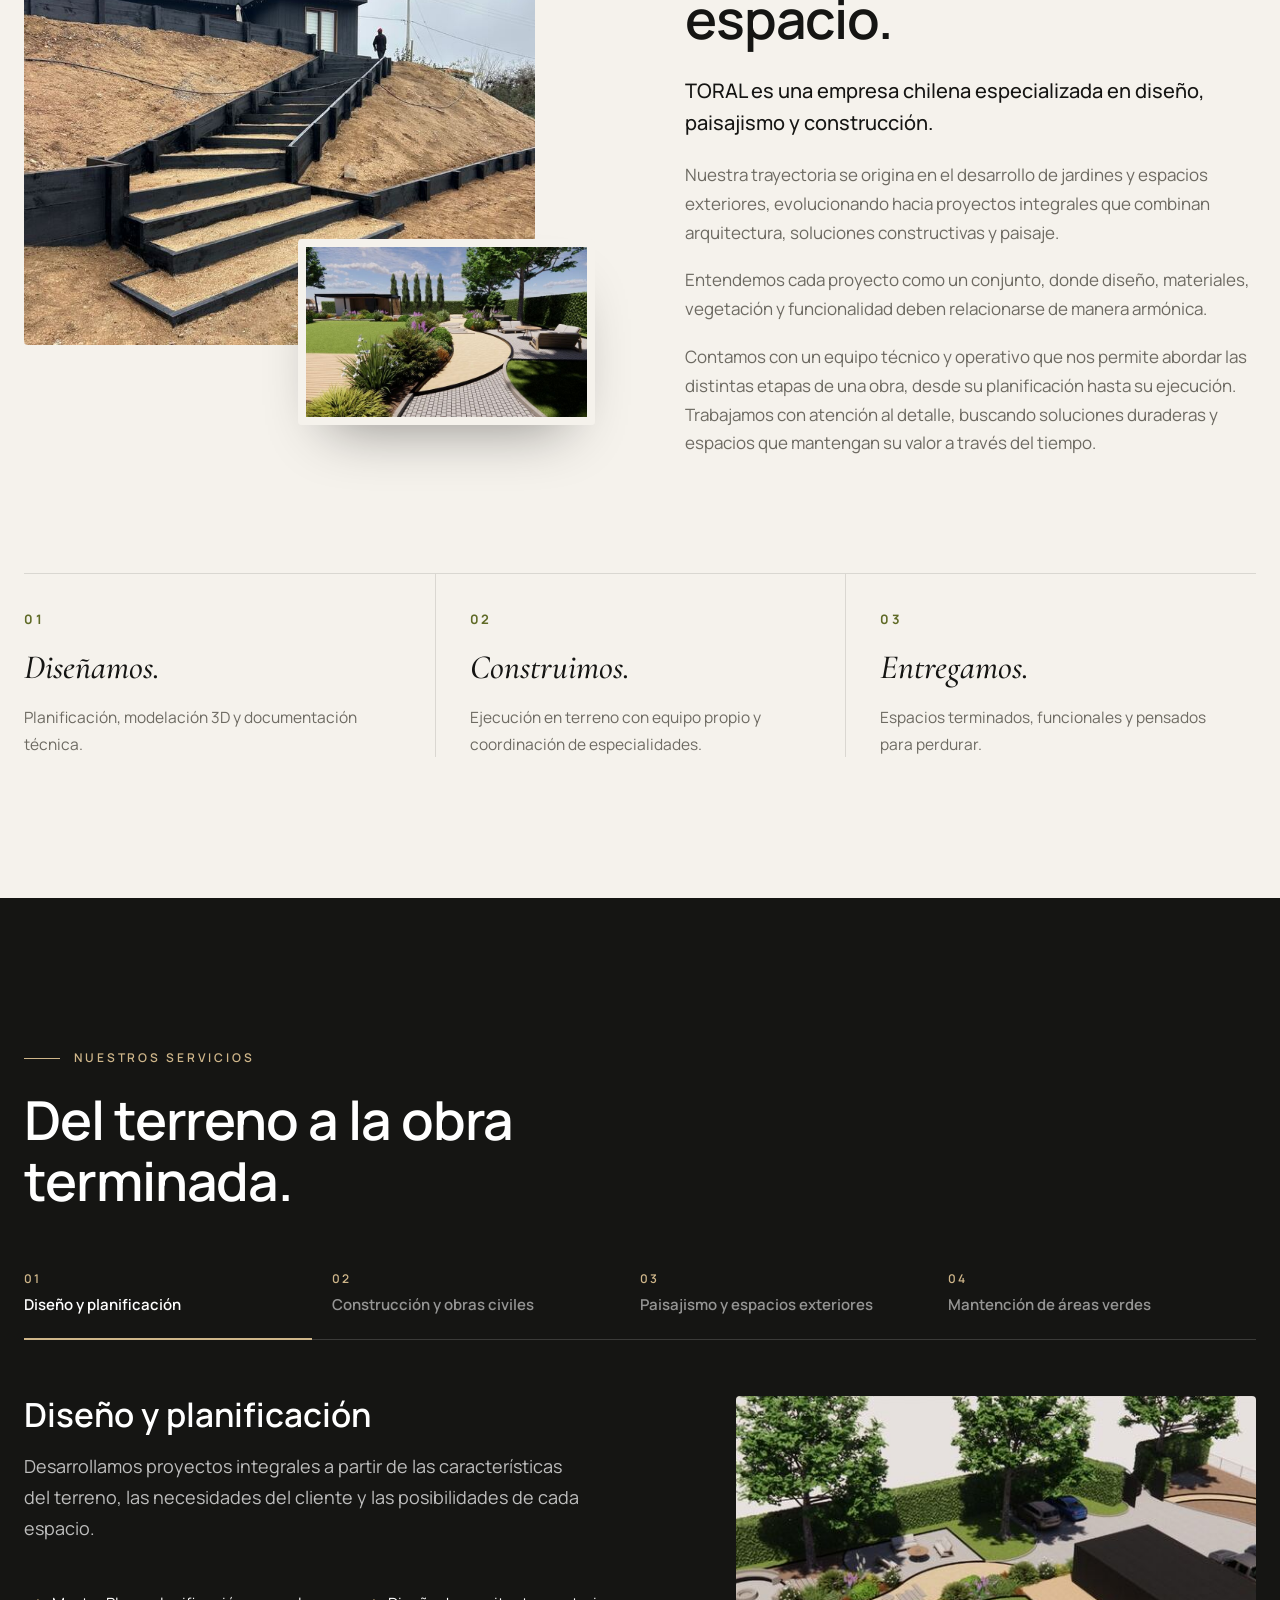
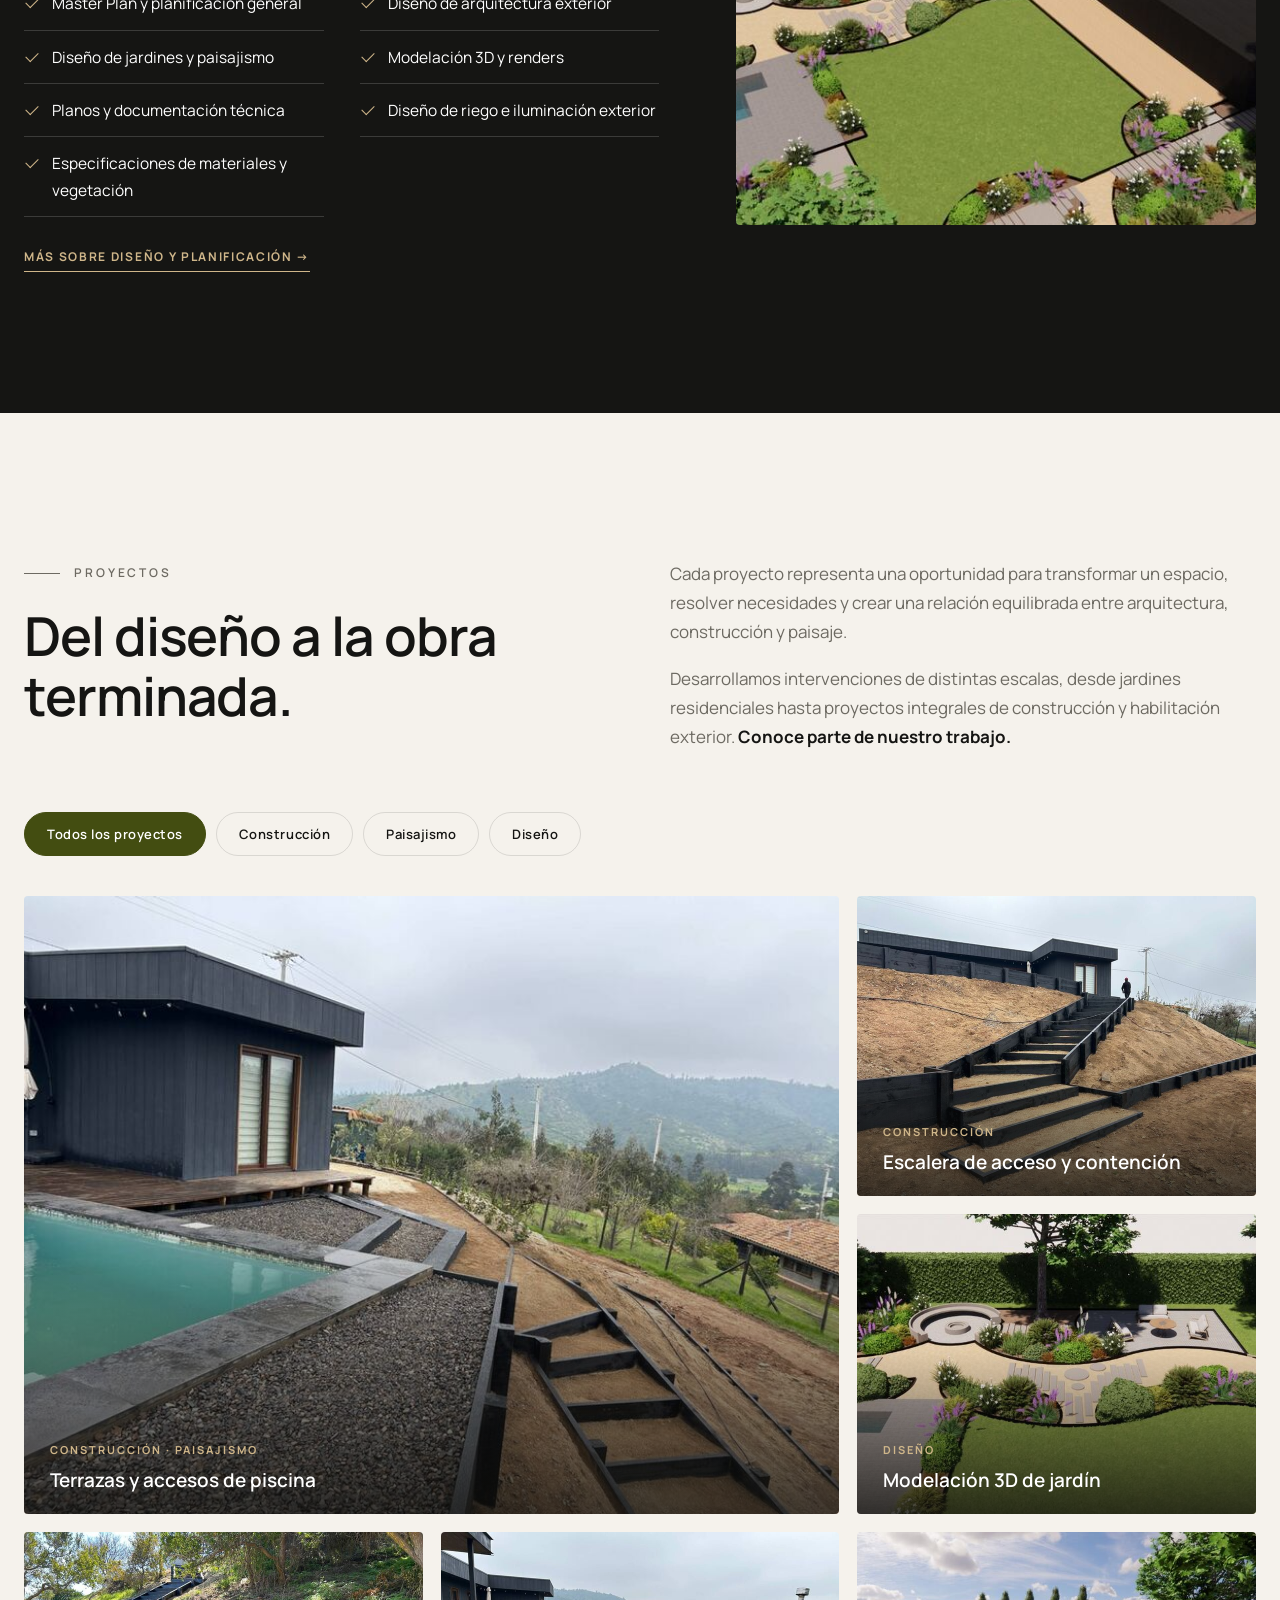
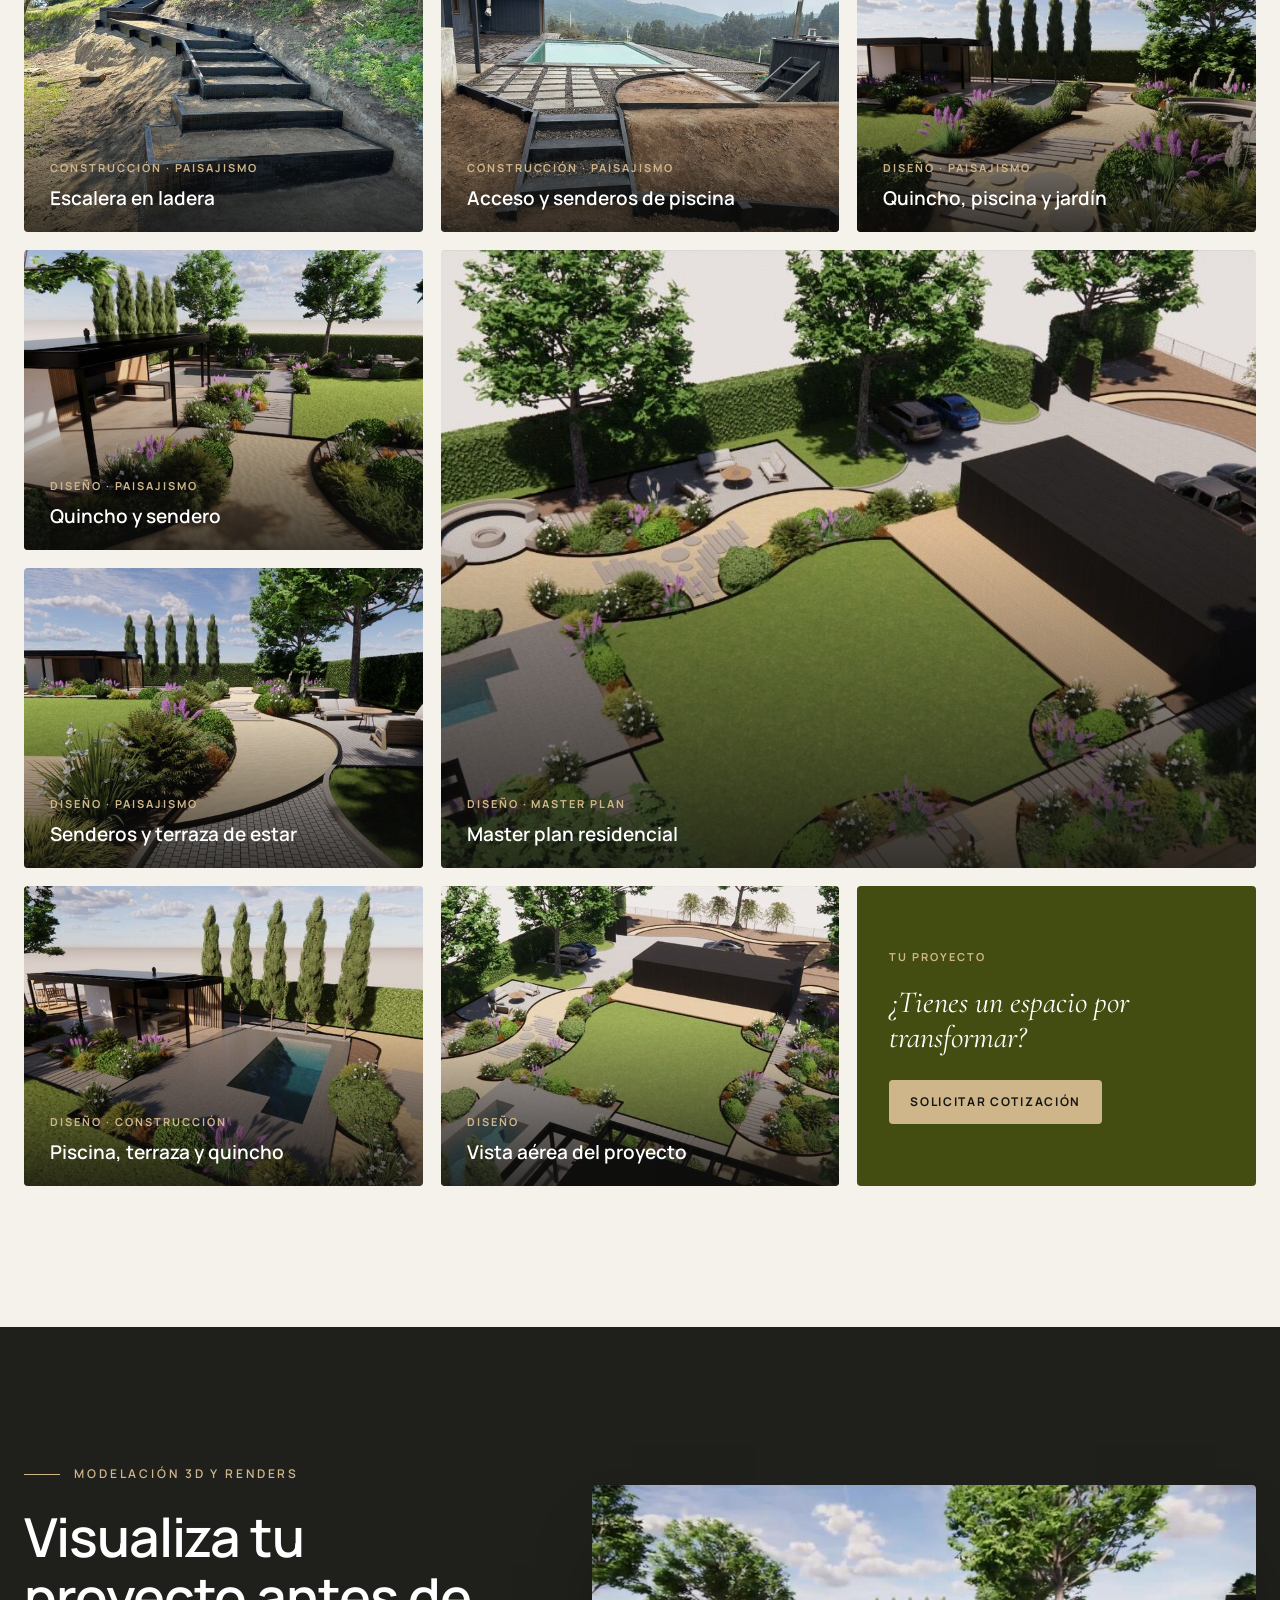
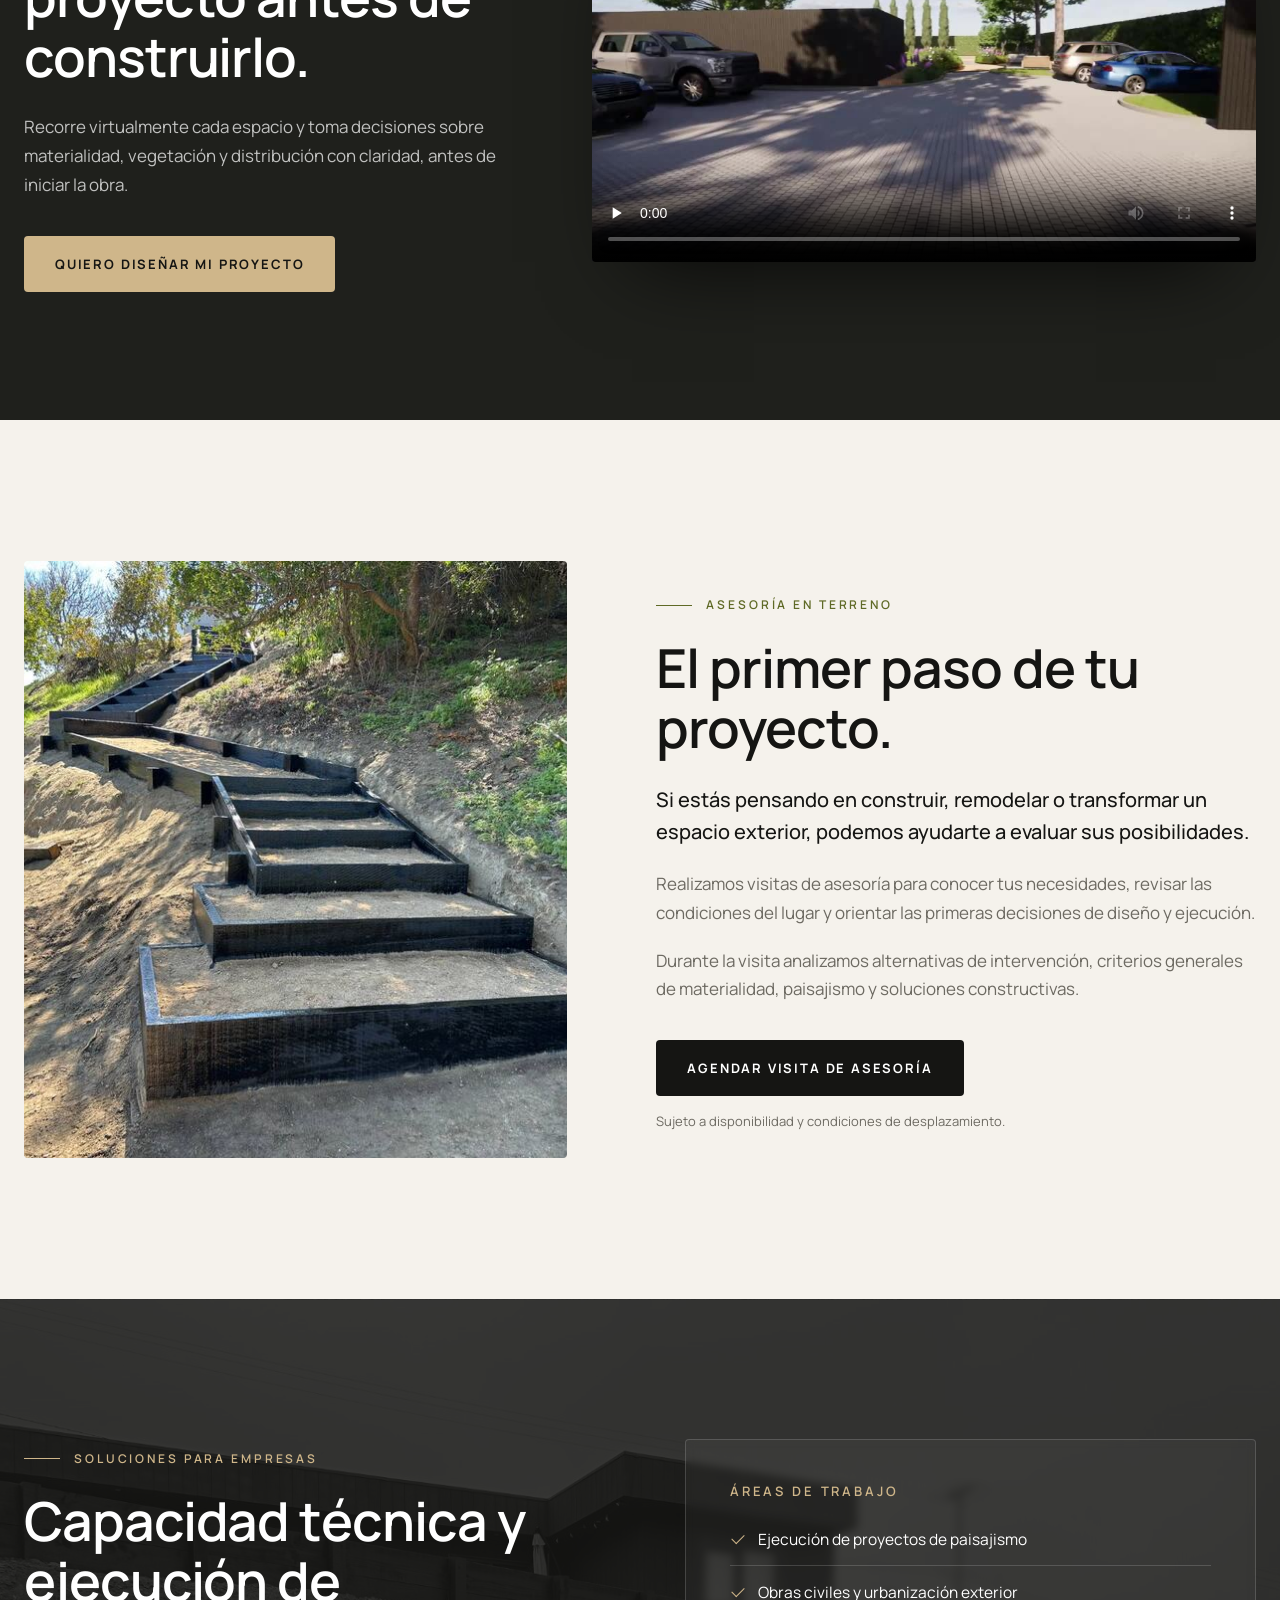
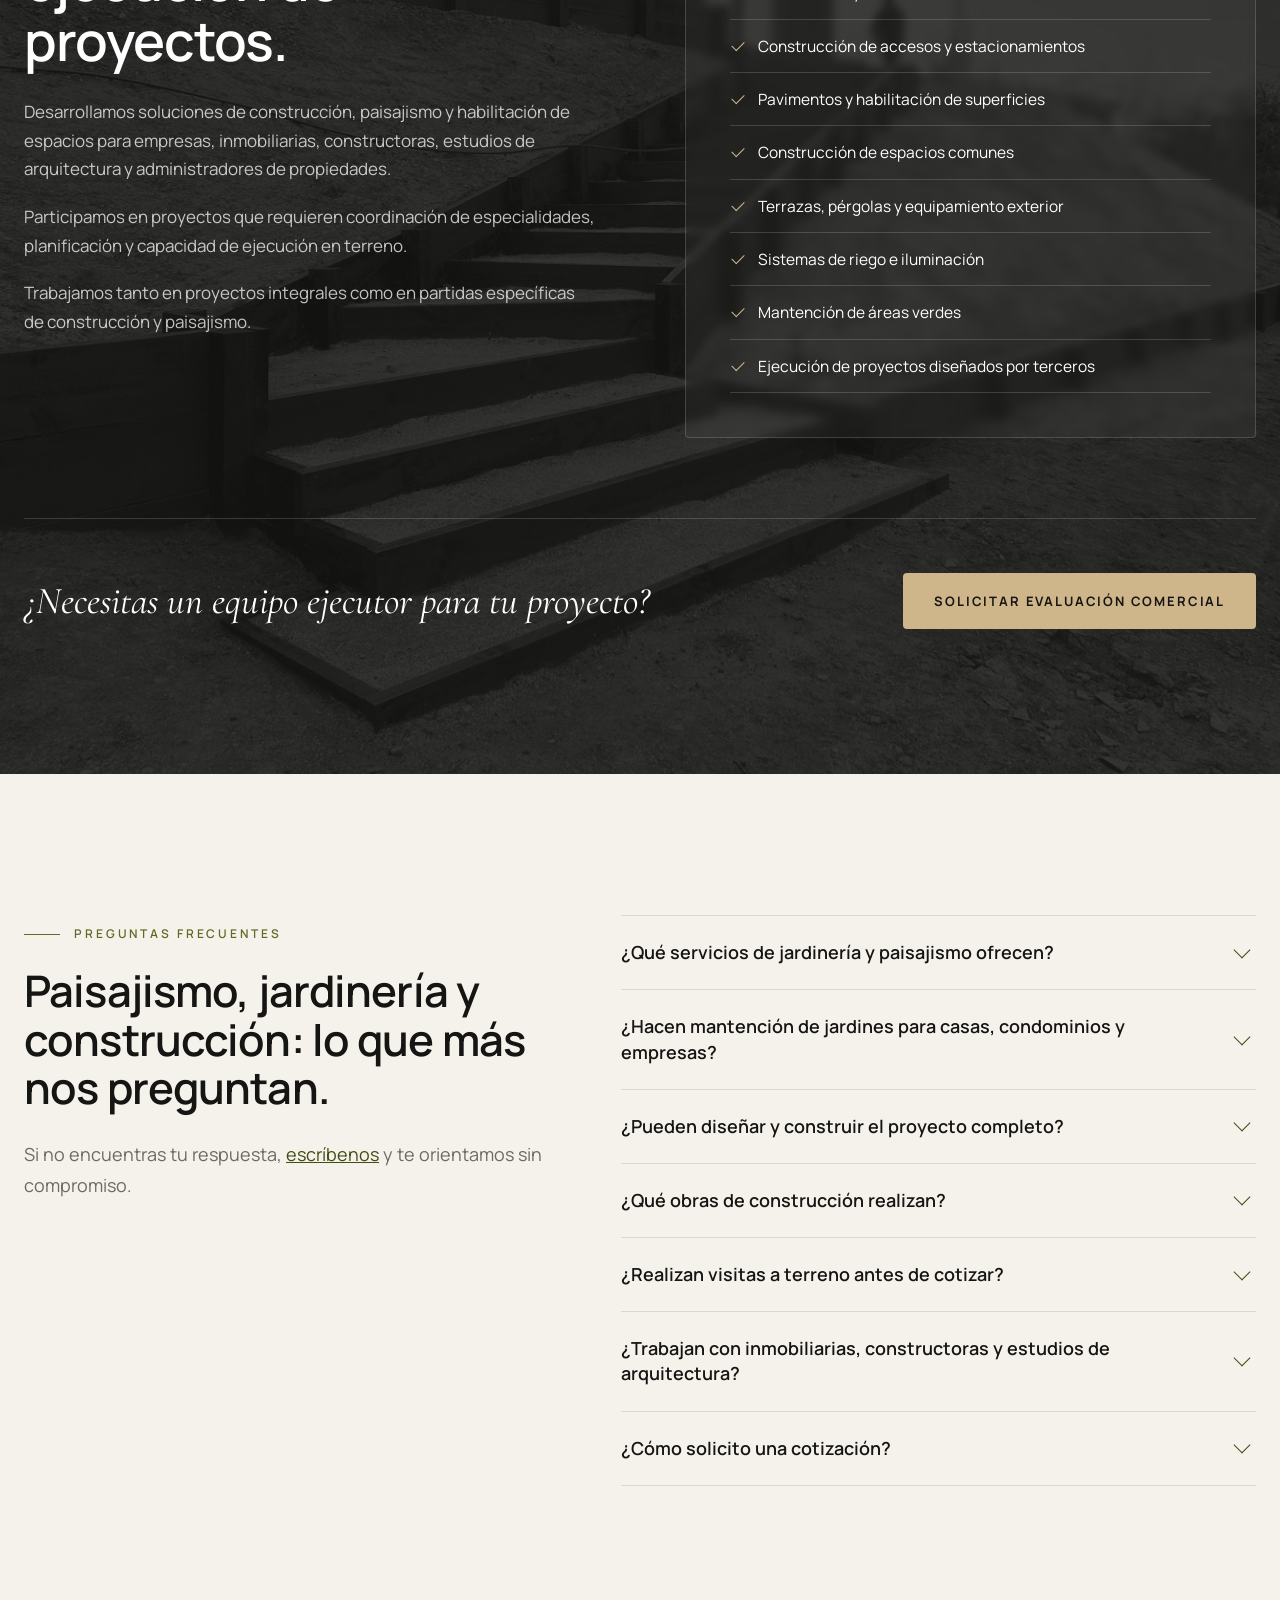
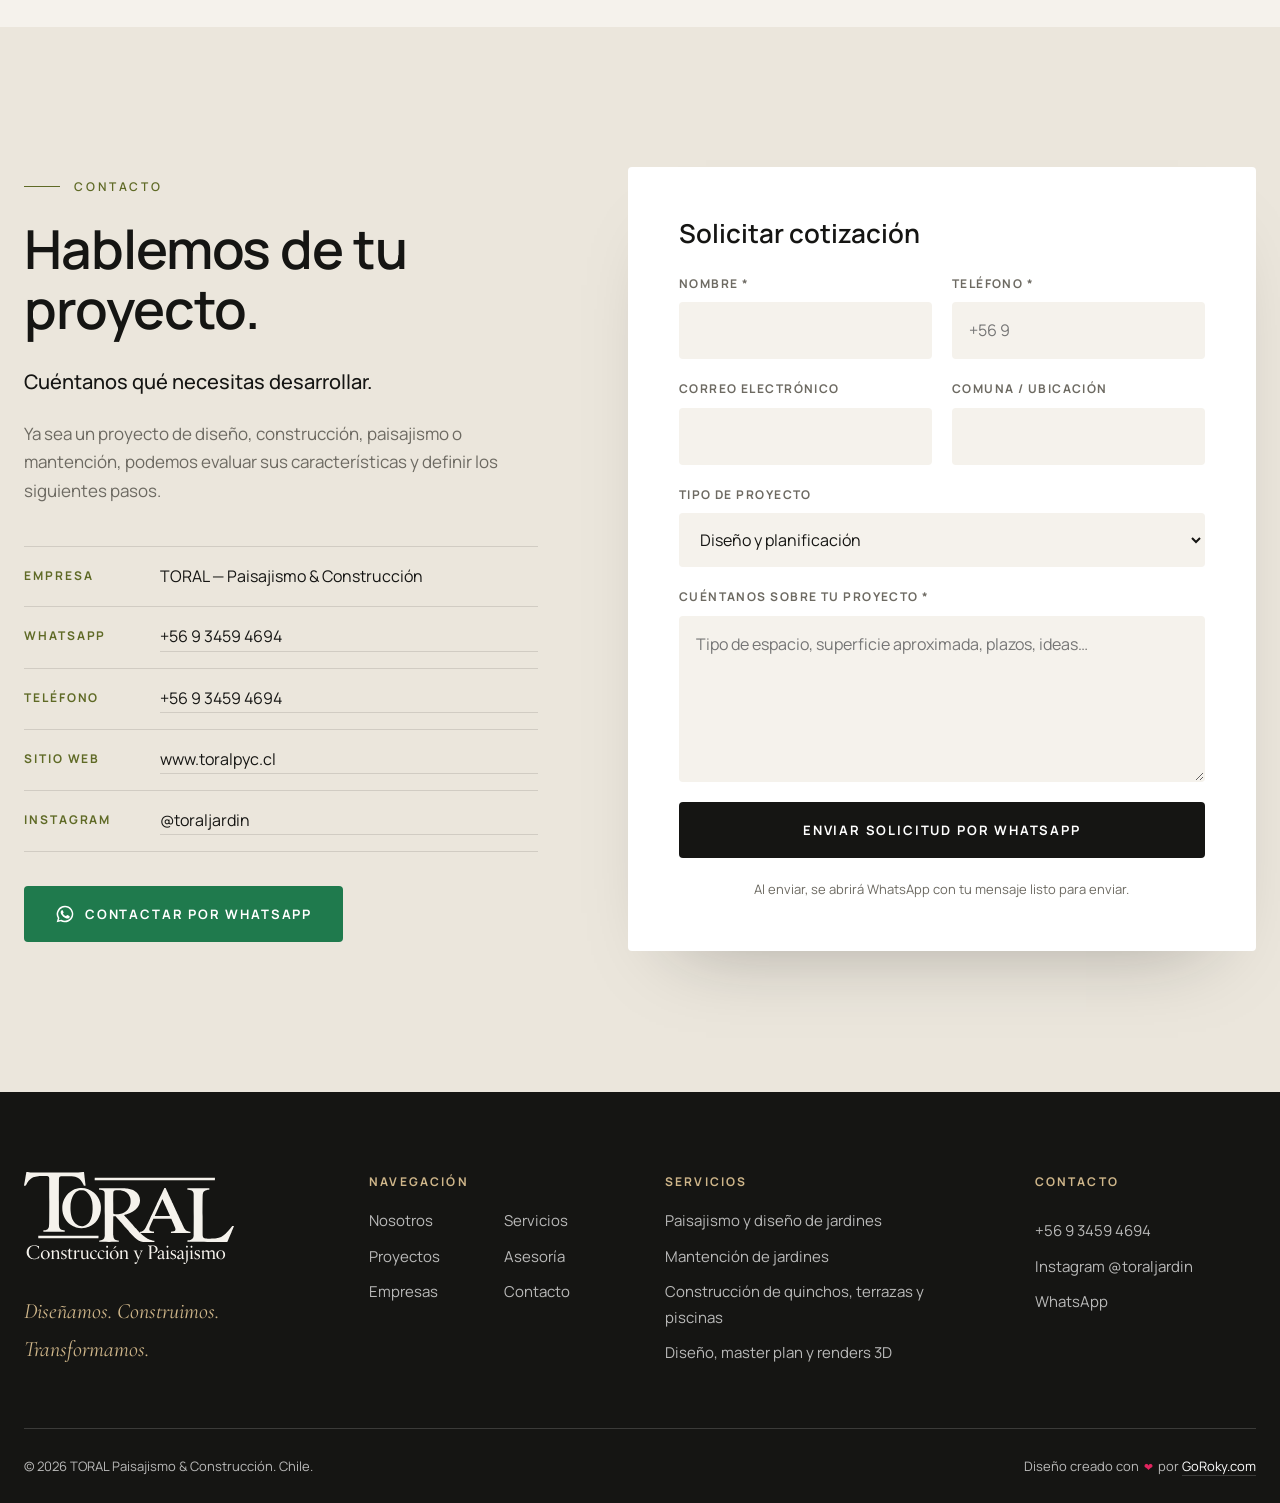
==== commit fa21f7a6: "SEO: páginas de servicio, datos estructurados y velocidad - Títulos, descripciones y H1 con términos" ====
--- a/index.html
+++ b/index.html
@@ -4,39 +4,211 @@
   <meta charset="utf-8">
   <script>document.documentElement.classList.add("js")</script>
   <meta name="viewport" content="width=device-width, initial-scale=1">
-  <title>TORAL | Diseño, Paisajismo y Construcción</title>
-  <meta name="description" content="TORAL es una empresa chilena de diseño, paisajismo y construcción integral. Desarrollamos jardines, terrazas, quinchos, piscinas, accesos y obras exteriores, desde el diseño hasta la ejecución.">
+  <title>TORAL | Empresa de Paisajismo, Jardines y Construcción en Chile</title>
+  <meta name="description" content="TORAL es una empresa chilena de paisajismo y jardinería: diseño y construcción de jardines, mantención de áreas verdes, riego, quinchos, terrazas y piscinas. Cotiza por WhatsApp.">
+  <meta name="robots" content="index, follow, max-image-preview:large">
   <meta name="theme-color" content="#151513">
   <link rel="canonical" href="https://www.toralpyc.cl/">
   <link rel="icon" href="assets/img/favicon.svg" type="image/svg+xml">
-
-  <!-- Open Graph -->
+  <link rel="icon" href="assets/img/favicon-48.png" sizes="48x48" type="image/png">
+  <link rel="apple-touch-icon" href="assets/img/apple-touch-icon.png">
+
+  <!-- Vista previa al compartir (WhatsApp, Facebook, LinkedIn, X) -->
   <meta property="og:type" content="website">
   <meta property="og:locale" content="es_CL">
-  <meta property="og:site_name" content="TORAL Paisajismo & Construcción">
-  <meta property="og:title" content="TORAL | Diseñamos. Construimos. Transformamos.">
-  <meta property="og:description" content="Diseño, paisajismo y construcción integral para espacios residenciales y comerciales.">
+  <meta property="og:site_name" content="TORAL Paisajismo y Construcción">
+  <meta property="og:title" content="TORAL | Paisajismo, jardines y construcción">
+  <meta property="og:description" content="Diseño y construcción de jardines, mantención de áreas verdes y obras exteriores. Diseñamos. Construimos. Transformamos.">
   <meta property="og:url" content="https://www.toralpyc.cl/">
-  <meta property="og:image" content="https://www.toralpyc.cl/assets/img/escalera-acceso-1600.jpg">
-
+  <meta property="og:image" content="https://www.toralpyc.cl/assets/img/og-toral.jpg">
+  <meta property="og:image:width" content="1200">
+  <meta property="og:image:height" content="630">
+  <meta property="og:image:alt" content="TORAL Construcción y Paisajismo">
+  <meta name="twitter:card" content="summary_large_image">
+
+  <link rel="preload" as="image" href="assets/video/toral-render-poster.jpg" fetchpriority="high">
   <link rel="preconnect" href="https://fonts.googleapis.com">
   <link rel="preconnect" href="https://fonts.gstatic.com" crossorigin>
   <link href="https://fonts.googleapis.com/css2?family=Cormorant+Garamond:ital,wght@0,500;0,600;1,500&family=Manrope:wght@300;400;500;600;700&display=swap" rel="stylesheet">
-  <link rel="stylesheet" href="assets/css/styles.css">
+  <link rel="stylesheet" href="assets/css/styles.css?v=20261111">
 
   <script type="application/ld+json">
-  {
-    "@context": "https://schema.org",
-    "@type": "HomeAndConstructionBusiness",
-    "name": "TORAL Paisajismo & Construcción",
-    "url": "https://www.toralpyc.cl/",
-    "image": "https://www.toralpyc.cl/assets/img/escalera-acceso-1600.jpg",
-    "logo": "https://www.toralpyc.cl/assets/img/logo-toral.png",
-    "telephone": "+56934594694",
-    "description": "Empresa chilena especializada en diseño, paisajismo y construcción integral.",
-    "address": { "@type": "PostalAddress", "addressCountry": "CL" },
-    "sameAs": ["https://www.instagram.com/toraljardin/"]
-  }
+{
+  "@context": "https://schema.org",
+  "@graph": [
+    {
+      "@type": "WebSite",
+      "@id": "https://www.toralpyc.cl/#website",
+      "url": "https://www.toralpyc.cl/",
+      "name": "TORAL",
+      "alternateName": [
+        "TORAL Paisajismo y Construcción",
+        "Toral Jardín",
+        "toralpyc"
+      ],
+      "inLanguage": "es-CL",
+      "publisher": {
+        "@id": "https://www.toralpyc.cl/#empresa"
+      }
+    },
+    {
+      "@type": [
+        "HomeAndConstructionBusiness",
+        "GeneralContractor"
+      ],
+      "@id": "https://www.toralpyc.cl/#empresa",
+      "name": "TORAL Paisajismo y Construcción",
+      "alternateName": [
+        "TORAL",
+        "Toral Jardín"
+      ],
+      "url": "https://www.toralpyc.cl/",
+      "logo": "https://www.toralpyc.cl/assets/img/logo-toral.png",
+      "image": [
+        "https://www.toralpyc.cl/assets/img/og-toral.jpg",
+        "https://www.toralpyc.cl/assets/img/escalera-acceso-1600.jpg",
+        "https://www.toralpyc.cl/assets/img/render-quincho-piscina-1280.jpg"
+      ],
+      "telephone": "+56934594694",
+      "priceRange": "$$",
+      "description": "Empresa chilena de paisajismo, jardinería y construcción: diseño y construcción de jardines, mantención de áreas verdes, riego, quinchos, terrazas, piscinas y obras exteriores.",
+      "slogan": "Diseñamos. Construimos. Transformamos.",
+      "address": {
+        "@type": "PostalAddress",
+        "addressCountry": "CL"
+      },
+      "areaServed": {
+        "@type": "Country",
+        "name": "Chile"
+      },
+      "knowsAbout": [
+        "Paisajismo",
+        "Diseño de jardines",
+        "Construcción de jardines",
+        "Jardinería",
+        "Mantención de jardines",
+        "Mantención de áreas verdes",
+        "Riego automático",
+        "Iluminación de jardines",
+        "Quinchos",
+        "Terrazas",
+        "Piscinas",
+        "Muros de contención",
+        "Pérgolas",
+        "Decks"
+      ],
+      "sameAs": [
+        "https://www.instagram.com/toraljardin/"
+      ],
+      "contactPoint": {
+        "@type": "ContactPoint",
+        "telephone": "+56934594694",
+        "contactType": "customer service",
+        "availableLanguage": "es"
+      },
+      "hasOfferCatalog": {
+        "@type": "OfferCatalog",
+        "name": "Servicios TORAL",
+        "itemListElement": [
+          {
+            "@type": "Offer",
+            "itemOffered": {
+              "@type": "Service",
+              "name": "Paisajismo y diseño de jardines",
+              "url": "https://www.toralpyc.cl/paisajismo/"
+            }
+          },
+          {
+            "@type": "Offer",
+            "itemOffered": {
+              "@type": "Service",
+              "name": "Mantención de jardines y áreas verdes",
+              "url": "https://www.toralpyc.cl/mantencion-de-jardines/"
+            }
+          },
+          {
+            "@type": "Offer",
+            "itemOffered": {
+              "@type": "Service",
+              "name": "Construcción de quinchos, terrazas, piscinas y obras exteriores",
+              "url": "https://www.toralpyc.cl/construccion/"
+            }
+          },
+          {
+            "@type": "Offer",
+            "itemOffered": {
+              "@type": "Service",
+              "name": "Diseño, master plan y renders 3D",
+              "url": "https://www.toralpyc.cl/diseno-y-planificacion/"
+            }
+          }
+        ]
+      }
+    },
+    {
+      "@type": "FAQPage",
+      "@id": "https://www.toralpyc.cl/#preguntas",
+      "mainEntity": [
+        {
+          "@type": "Question",
+          "name": "¿Qué servicios de jardinería y paisajismo ofrecen?",
+          "acceptedAnswer": {
+            "@type": "Answer",
+            "text": "Diseñamos y construimos jardines: plantación de árboles y especies ornamentales, preparación de suelos, césped y cubresuelos, sistemas de riego automático y por goteo, iluminación de jardines, gravillas, áridos y senderos. También realizamos mantención periódica de jardines y áreas verdes."
+          }
+        },
+        {
+          "@type": "Question",
+          "name": "¿Hacen mantención de jardines para casas, condominios y empresas?",
+          "acceptedAnswer": {
+            "@type": "Answer",
+            "text": "Sí. Desarrollamos programas de mantención y conservación de jardines y áreas verdes para propiedades residenciales, condominios y espacios comerciales: poda y manejo de vegetación, control de malezas, revisión de riego, fertilización y limpieza."
+          }
+        },
+        {
+          "@type": "Question",
+          "name": "¿Pueden diseñar y construir el proyecto completo?",
+          "acceptedAnswer": {
+            "@type": "Answer",
+            "text": "Sí. Trabajamos desde el diseño inicial (master plan, modelación 3D, planos y especificaciones) hasta la ejecución de la obra, con un equipo técnico y operativo propio y la coordinación de las especialidades necesarias."
+          }
+        },
+        {
+          "@type": "Question",
+          "name": "¿Qué obras de construcción realizan?",
+          "acceptedAnswer": {
+            "@type": "Answer",
+            "text": "Quinchos y terrazas, piscinas, ampliaciones y remodelaciones, bodegas, estacionamientos y accesos, caminos, pavimentos y soleras, muros, pircas y obras de contención, decks, pérgolas y preparación de terrenos."
+          }
+        },
+        {
+          "@type": "Question",
+          "name": "¿Realizan visitas a terreno antes de cotizar?",
+          "acceptedAnswer": {
+            "@type": "Answer",
+            "text": "Sí. Realizamos visitas de asesoría para conocer tus necesidades, revisar las condiciones del lugar y orientar las primeras decisiones de diseño y ejecución. Sujeto a disponibilidad y condiciones de desplazamiento."
+          }
+        },
+        {
+          "@type": "Question",
+          "name": "¿Trabajan con inmobiliarias, constructoras y estudios de arquitectura?",
+          "acceptedAnswer": {
+            "@type": "Answer",
+            "text": "Sí. Ejecutamos proyectos de paisajismo, obras civiles exteriores, espacios comunes, riego, iluminación y mantención de áreas verdes, incluyendo proyectos diseñados por terceros y partidas específicas."
+          }
+        },
+        {
+          "@type": "Question",
+          "name": "¿Cómo solicito una cotización?",
+          "acceptedAnswer": {
+            "@type": "Answer",
+            "text": "Puedes completar el formulario de esta página o escribirnos por WhatsApp al +56 9 3459 4694 contándonos qué necesitas desarrollar."
+          }
+        }
+      ]
+    }
+  ]
+}
   </script>
 </head>
 <body>
@@ -72,21 +244,22 @@
 
   <!-- ============ HERO ============ -->
   <section class="hero" aria-label="Presentación">
-    <video class="hero-video" autoplay muted loop playsinline preload="metadata"
-           poster="assets/video/toral-render-poster.jpg" aria-hidden="true">
-      <source src="assets/video/toral-render.mp4" type="video/mp4">
-    </video>
+    <!-- El video se carga con JS al terminar de cargar la página (versión liviana en celulares) -->
+    <video class="hero-video" muted loop playsinline autoplay preload="none"
+           poster="assets/video/toral-render-poster.jpg" aria-hidden="true"
+           data-src="assets/video/toral-render.mp4"
+           data-src-mobile="assets/video/toral-render-movil.mp4"></video>
     <div class="hero-overlay"></div>
 
     <div class="container hero-content">
-      <p class="eyebrow reveal">Diseño, paisajismo y construcción integral</p>
-      <h1 class="hero-title reveal">
+      <h1 class="eyebrow hero-h1 reveal">TORAL · Empresa de paisajismo, jardines y construcción</h1>
+      <p class="hero-title reveal">
         <span>Diseñamos.</span>
         <span>Construimos.</span>
         <span class="accent">Transformamos.</span>
-      </h1>
+      </p>
       <p class="hero-lead reveal">
-        Proyectos que integran arquitectura, naturaleza y construcción, desde el diseño inicial hasta la obra terminada.
+        Diseño y construcción de jardines, mantención de áreas verdes y obras exteriores. Proyectos que integran arquitectura, naturaleza y construcción, desde el diseño inicial hasta la obra terminada.
       </p>
       <div class="hero-actions reveal">
         <a href="#contacto" class="btn btn-sand">Solicitar cotización</a>
@@ -125,6 +298,7 @@
       <header class="section-head reveal">
         <p class="eyebrow eyebrow-dark">Lo que hacemos</p>
         <h2 id="what-title" class="section-title">Cuatro áreas, una sola visión.</h2>
+        <p class="section-intro">Somos una empresa de paisajismo y jardinería con capacidad constructiva propia: diseñamos y construimos jardines, mantenemos áreas verdes y ejecutamos obras exteriores como quinchos, terrazas, piscinas, accesos y muros de contención.</p>
       </header>
 
       <div class="cards">
@@ -134,7 +308,7 @@
           </div>
           <h3>Diseño integral</h3>
           <p>Proyectos de arquitectura exterior y paisajismo que integran planificación, distribución de espacios, materialidades, vegetación y soluciones constructivas.</p>
-          <a href="#servicios" class="card-link" data-tab="diseno">Ver especialidades</a>
+          <a href="diseno-y-planificacion/" class="card-link">Ver servicio<span class="sr-only">: Diseño y planificación</span></a>
         </article>
 
         <article class="card reveal">
@@ -143,7 +317,7 @@
           </div>
           <h3>Construcción</h3>
           <p>Obras residenciales, comerciales y exteriores: ampliaciones, remodelaciones, quinchos, terrazas, piscinas, estacionamientos y obras civiles.</p>
-          <a href="#servicios" class="card-link" data-tab="construccion">Ver especialidades</a>
+          <a href="construccion/" class="card-link">Ver servicio<span class="sr-only">: Construcción</span></a>
         </article>
 
         <article class="card reveal">
@@ -152,7 +326,7 @@
           </div>
           <h3>Paisajismo</h3>
           <p>Jardines y espacios verdes que incorporan especies vegetales, pavimentos, iluminación y sistemas de riego.</p>
-          <a href="#servicios" class="card-link" data-tab="paisajismo">Ver especialidades</a>
+          <a href="paisajismo/" class="card-link">Ver servicio<span class="sr-only">: Paisajismo y jardines</span></a>
         </article>
 
         <article class="card reveal">
@@ -161,7 +335,7 @@
           </div>
           <h3>Mantención</h3>
           <p>Programas de mantención y conservación de jardines y áreas verdes para propiedades residenciales, condominios y espacios comerciales.</p>
-          <a href="#servicios" class="card-link" data-tab="mantencion">Ver especialidades</a>
+          <a href="mantencion-de-jardines/" class="card-link">Ver servicio<span class="sr-only">: Mantención de jardines</span></a>
         </article>
       </div>
     </div>
@@ -238,6 +412,7 @@
                 <li>Diseño de riego e iluminación exterior</li>
                 <li>Especificaciones de materiales y vegetación</li>
               </ul>
+              <a href="diseno-y-planificacion/" class="panel-link">Más sobre diseño y planificación</a>
             </div>
             <figure class="panel-media">
               <img src="assets/img/render-master-plan-800.jpg" alt="Master plan 3D en vista aérea de jardín, piscina, terraza y estacionamientos" loading="lazy" width="800" height="450">
@@ -259,6 +434,7 @@
                 <li>Decks, pérgolas y estructuras exteriores</li>
                 <li>Preparación y habilitación de terrenos</li>
               </ul>
+              <a href="construccion/" class="panel-link">Más sobre construcción y obras civiles</a>
             </div>
             <figure class="panel-media">
               <img src="assets/img/escalera-ladera-800.jpg" alt="Escalera de madera construida en ladera con muros de contención" loading="lazy" width="800" height="600">
@@ -279,6 +455,7 @@
                 <li>Gravillas, áridos y senderos</li>
                 <li>Recuperación de espacios verdes</li>
               </ul>
+              <a href="paisajismo/" class="panel-link">Más sobre paisajismo y jardines</a>
             </div>
             <figure class="panel-media">
               <img src="assets/img/acceso-piscina-800.jpg" alt="Escalera con gravilla y senderos de palmetas hacia una piscina" loading="lazy" width="800" height="600">
@@ -298,6 +475,7 @@
                 <li>Fertilización y mejoramiento de suelos</li>
                 <li>Limpieza y recuperación de espacios exteriores</li>
               </ul>
+              <a href="mantencion-de-jardines/" class="panel-link">Más sobre mantención de jardines</a>
             </div>
             <figure class="panel-media">
               <img src="assets/img/render-quincho-sendero-800.jpg" alt="Jardín con especies ornamentales, sendero de maicillo y césped junto a quincho" loading="lazy" width="800" height="450">
@@ -494,6 +672,47 @@
       <div class="business-cta reveal">
         <p>¿Necesitas un equipo ejecutor para tu proyecto?</p>
         <a href="#contacto" class="btn btn-sand" data-service="Evaluación comercial (empresas)">Solicitar evaluación comercial</a>
+      </div>
+    </div>
+  </section>
+
+  <!-- ============ PREGUNTAS FRECUENTES ============ -->
+  <section class="section faq" id="preguntas" aria-labelledby="faq-title">
+    <div class="container faq-grid">
+      <header class="section-head reveal">
+        <p class="eyebrow eyebrow-dark">Preguntas frecuentes</p>
+        <h2 id="faq-title" class="section-title">Paisajismo, jardinería y construcción: lo que más nos preguntan.</h2>
+        <p class="section-intro">Si no encuentras tu respuesta, <a href="#contacto">escríbenos</a> y te orientamos sin compromiso.</p>
+      </header>
+      <div class="faq-list reveal">
+        <details class="faq-item">
+          <summary>¿Qué servicios de jardinería y paisajismo ofrecen?</summary>
+          <p>Diseñamos y construimos jardines: plantación de árboles y especies ornamentales, preparación de suelos, césped y cubresuelos, sistemas de riego automático y por goteo, iluminación de jardines, gravillas, áridos y senderos. También realizamos mantención periódica de jardines y áreas verdes.</p>
+        </details>
+        <details class="faq-item">
+          <summary>¿Hacen mantención de jardines para casas, condominios y empresas?</summary>
+          <p>Sí. Desarrollamos programas de mantención y conservación de jardines y áreas verdes para propiedades residenciales, condominios y espacios comerciales: poda y manejo de vegetación, control de malezas, revisión de riego, fertilización y limpieza.</p>
+        </details>
+        <details class="faq-item">
+          <summary>¿Pueden diseñar y construir el proyecto completo?</summary>
+          <p>Sí. Trabajamos desde el diseño inicial (master plan, modelación 3D, planos y especificaciones) hasta la ejecución de la obra, con un equipo técnico y operativo propio y la coordinación de las especialidades necesarias.</p>
+        </details>
+        <details class="faq-item">
+          <summary>¿Qué obras de construcción realizan?</summary>
+          <p>Quinchos y terrazas, piscinas, ampliaciones y remodelaciones, bodegas, estacionamientos y accesos, caminos, pavimentos y soleras, muros, pircas y obras de contención, decks, pérgolas y preparación de terrenos.</p>
+        </details>
+        <details class="faq-item">
+          <summary>¿Realizan visitas a terreno antes de cotizar?</summary>
+          <p>Sí. Realizamos visitas de asesoría para conocer tus necesidades, revisar las condiciones del lugar y orientar las primeras decisiones de diseño y ejecución. Sujeto a disponibilidad y condiciones de desplazamiento.</p>
+        </details>
+        <details class="faq-item">
+          <summary>¿Trabajan con inmobiliarias, constructoras y estudios de arquitectura?</summary>
+          <p>Sí. Ejecutamos proyectos de paisajismo, obras civiles exteriores, espacios comunes, riego, iluminación y mantención de áreas verdes, incluyendo proyectos diseñados por terceros y partidas específicas.</p>
+        </details>
+        <details class="faq-item">
+          <summary>¿Cómo solicito una cotización?</summary>
+          <p>Puedes completar el formulario de esta página o escribirnos por WhatsApp al +56 9 3459 4694 contándonos qué necesitas desarrollar.</p>
+        </details>
       </div>
     </div>
   </section>
@@ -592,6 +811,7 @@
       <p class="footer-tag">Diseñamos. Construimos. Transformamos.</p>
     </div>
     <nav aria-label="Pie de página">
+      <p class="footer-title">Navegación</p>
       <ul class="footer-links">
         <li><a href="#nosotros">Nosotros</a></li>
         <li><a href="#servicios">Servicios</a></li>
@@ -601,7 +821,18 @@
         <li><a href="#contacto">Contacto</a></li>
       </ul>
     </nav>
+    <nav aria-label="Servicios">
+      <p class="footer-title">Servicios</p>
+      <ul class="footer-services">
+        <li><a href="paisajismo/">Paisajismo y diseño de jardines</a></li>
+        <li><a href="mantencion-de-jardines/">Mantención de jardines</a></li>
+        <li><a href="construccion/">Construcción de quinchos, terrazas y piscinas</a></li>
+        <li><a href="diseno-y-planificacion/">Diseño, master plan y renders 3D</a></li>
+      </ul>
+    </nav>
     <div class="footer-contact">
+      <p class="footer-title">Contacto</p>
+      <a href="tel:+56934594694">+56 9 3459 4694</a>
       <a href="https://www.instagram.com/toraljardin/" target="_blank" rel="noopener">Instagram @toraljardin</a>
       <a href="#" class="js-whatsapp" target="_blank" rel="noopener">WhatsApp</a>
     </div>
@@ -628,6 +859,6 @@
   <button class="lb-next" aria-label="Siguiente">&#8250;</button>
 </div>
 
-<script src="assets/js/main.js" defer></script>
+<script src="assets/js/main.js?v=20261111" defer></script>
 </body>
 </html>
--- a/assets/css/styles.css
+++ b/assets/css/styles.css
@@ -379,7 +379,11 @@
 
 /* Footer */
 .site-footer { background: var(--ink); color: rgba(255,255,255,.7); padding-top: 80px; font-size: 15px; }
-.footer-grid { display: grid; grid-template-columns: 1.4fr 1fr 1fr; gap: 50px; padding-bottom: 60px; }
+.footer-grid { display: grid; grid-template-columns: 1.2fr 1fr 1.3fr .9fr; gap: 50px; padding-bottom: 60px; }
+.footer-title { font-size: 12px; font-weight: 700; letter-spacing: .18em; text-transform: uppercase; color: var(--sand); margin-bottom: 16px; }
+.footer-services { display: flex; flex-direction: column; gap: 10px; }
+.footer-services a { text-decoration: none; transition: color .3s; }
+.footer-services a:hover { color: #fff; }
 .brand-footer { color: #fff; }
 .footer-tag { margin-top: 22px; font-family: var(--font-serif); font-style: italic; font-size: 22px; color: var(--sand); }
 .footer-links { display: grid; grid-template-columns: 1fr 1fr; gap: 10px 24px; }
@@ -429,6 +433,102 @@
 .lb-prev, .lb-next { top: 50%; transform: translateY(-50%); font-size: 64px; padding: 10px 18px; }
 .lb-prev { left: 10px; }
 .lb-next { right: 10px; }
+
+/* Utilidades */
+.sr-only { position: absolute; width: 1px; height: 1px; padding: 0; margin: -1px; overflow: hidden; clip: rect(0 0 0 0); white-space: nowrap; border: 0; }
+.hero-h1 { font-size: 13px; line-height: 1.5; }
+.section-intro { color: var(--muted); font-size: 18px; max-width: 680px; }
+.section-intro a { color: var(--olive); }
+.panel-link {
+  display: inline-block; margin-top: 30px;
+  font-size: 12px; font-weight: 700; letter-spacing: .14em; text-transform: uppercase;
+  color: var(--sand); text-decoration: none; border-bottom: 1px solid currentColor; padding-bottom: 4px;
+}
+.panel-link::after { content: " →"; }
+
+/* Preguntas frecuentes */
+.faq-grid { display: grid; grid-template-columns: .9fr 1.1fr; gap: clamp(40px, 6vw, 90px); align-items: start; }
+.faq-grid .section-head { margin-bottom: 0; position: sticky; top: 110px; }
+.faq-grid .section-title { font-size: clamp(30px, 3.4vw, 44px); }
+.faq-list { border-top: 1px solid var(--line); }
+.faq-item { border-bottom: 1px solid var(--line); }
+.faq-item summary {
+  list-style: none; cursor: pointer; position: relative;
+  padding: 24px 48px 24px 0; font-size: 18px; font-weight: 600; line-height: 1.4;
+}
+.faq-item summary::-webkit-details-marker { display: none; }
+.faq-item summary::after {
+  content: ""; position: absolute; right: 8px; top: 50%; width: 12px; height: 12px; margin-top: -9px;
+  border-right: 1.6px solid var(--olive); border-bottom: 1.6px solid var(--olive);
+  transform: rotate(45deg); transition: transform .3s var(--ease);
+}
+.faq-item[open] summary::after { transform: rotate(-135deg); margin-top: -3px; }
+.faq-item summary:hover { color: var(--olive); }
+.faq-item p { color: var(--muted); padding: 0 48px 26px 0; margin: 0; }
+
+/* ---------- Páginas de servicio ---------- */
+.page-hero {
+  position: relative; min-height: 72vh; display: flex; align-items: flex-end;
+  color: #fff; background: var(--ink) center / cover no-repeat; overflow: hidden;
+}
+.page-hero::before {
+  content: ""; position: absolute; inset: 0;
+  background: linear-gradient(90deg, rgba(15,15,13,.85) 0%, rgba(15,15,13,.55) 55%, rgba(15,15,13,.25) 100%),
+              linear-gradient(0deg, rgba(15,15,13,.6) 0%, rgba(15,15,13,0) 50%);
+}
+.page-hero .container { position: relative; padding-block: calc(var(--header-h) + 60px) 80px; }
+.page-hero h1 { font-size: clamp(38px, 5.6vw, 76px); letter-spacing: -.03em; max-width: 900px; margin-bottom: 24px; }
+.page-hero h1 em { font-family: var(--font-serif); font-weight: 500; color: var(--sand); }
+.page-hero .hero-lead { margin-bottom: 36px; max-width: 640px; }
+
+.breadcrumb { margin-bottom: 28px; font-size: 13px; color: rgba(255,255,255,.7); }
+.breadcrumb ol { display: flex; flex-wrap: wrap; gap: 8px; }
+.breadcrumb li + li::before { content: "/"; margin-right: 8px; opacity: .5; }
+.breadcrumb a { text-decoration: none; }
+.breadcrumb a:hover { color: #fff; }
+
+.service-layout { display: grid; grid-template-columns: 1.3fr .7fr; gap: clamp(40px, 6vw, 90px); align-items: start; }
+.service-body h2 { font-size: clamp(28px, 3vw, 40px); letter-spacing: -.02em; margin: 56px 0 20px; }
+.service-body h2:first-child { margin-top: 0; }
+.service-body > p { color: var(--muted); }
+.service-body .lead { color: var(--ink); }
+.service-body .checklist li { border-bottom-color: var(--line); }
+.service-body .checklist li::before { border-color: var(--olive); }
+
+.process { counter-reset: step; display: grid; gap: 0; border-top: 1px solid var(--line); }
+.process li { counter-increment: step; display: grid; grid-template-columns: 56px 1fr; gap: 6px 18px; padding: 22px 0; border-bottom: 1px solid var(--line); }
+.process li::before { content: counter(step, decimal-leading-zero); grid-row: span 2; font-size: 13px; font-weight: 700; letter-spacing: .2em; color: var(--olive-soft); padding-top: 4px; }
+.process strong { font-size: 18px; }
+.process span { color: var(--muted); }
+
+.service-aside { position: sticky; top: 110px; display: flex; flex-direction: column; gap: 20px; }
+.aside-card { background: var(--ink); color: #fff; border-radius: var(--radius); padding: 36px; }
+.aside-card h2 { font-family: var(--font-serif); font-style: italic; font-weight: 500; font-size: 30px; margin-bottom: 14px; }
+.aside-card p { color: rgba(255,255,255,.75); font-size: 15.5px; }
+.aside-card .btn { width: 100%; margin-top: 12px; }
+.aside-card .btn-whatsapp { margin-top: 12px; }
+.aside-media img { width: 100%; aspect-ratio: 4/3; object-fit: cover; border-radius: var(--radius); }
+
+.related { background: var(--paper-2); }
+.related-grid { display: grid; grid-template-columns: repeat(3, 1fr); gap: 18px; }
+.related-card {
+  display: flex; flex-direction: column; justify-content: space-between; gap: 30px; min-height: 200px;
+  background: var(--paper); border: 1px solid var(--line); border-radius: var(--radius);
+  padding: 32px; text-decoration: none; transition: background .4s var(--ease), color .4s var(--ease);
+}
+.related-card h3 { font-size: 22px; }
+.related-card p { color: var(--muted); font-size: 15px; margin: 10px 0 0; transition: color .4s; }
+.related-card span { font-size: 12px; font-weight: 700; letter-spacing: .14em; text-transform: uppercase; color: var(--olive); transition: color .4s; }
+.related-card span::after { content: " →"; }
+.related-card:hover { background: var(--ink); color: #fff; }
+.related-card:hover p { color: rgba(255,255,255,.7); }
+.related-card:hover span { color: var(--sand); }
+
+.cta-band { background: var(--olive); color: #fff; padding-block: 70px; }
+.cta-band .container { display: flex; align-items: center; justify-content: space-between; gap: 30px; flex-wrap: wrap; }
+.cta-band h2 { font-family: var(--font-serif); font-style: italic; font-weight: 500; font-size: clamp(28px, 3.2vw, 42px); }
+.cta-band .cta-actions { display: flex; gap: 14px; flex-wrap: wrap; }
+.cta-band .btn-whatsapp { margin-top: 0; }
 
 /* Reveal animation */
 .js .reveal { opacity: 0; transform: translateY(28px); transition: opacity .9s var(--ease), transform .9s var(--ease); }
@@ -473,10 +573,13 @@
   .tab-list button::after { right: 0; }
 
   .gallery { grid-template-columns: 1fr 1fr; grid-auto-rows: 240px; }
+  .faq-grid, .service-layout { grid-template-columns: 1fr; }
+  .faq-grid .section-head, .service-aside { position: static; }
+  .related-grid { grid-template-columns: 1fr 1fr; }
   .project-wide-right { grid-column: span 2; }
   .brand img { height: 40px; }
 
-  .footer-grid { grid-template-columns: 1fr 1fr; }
+  .footer-grid { grid-template-columns: 1fr 1fr; gap: 40px; }
   .footer-grid > div:first-child { grid-column: 1 / -1; }
 }
 
@@ -497,6 +600,10 @@
   .project figcaption { transform: none; }
   .business-areas { padding: 30px 24px; }
   .form-row { grid-template-columns: 1fr; }
+  .related-grid { grid-template-columns: 1fr; }
+  .page-hero { min-height: 64vh; }
+  .faq-item summary { font-size: 16.5px; }
+  .aside-card { padding: 28px 24px; }
   .contact-list li { grid-template-columns: 1fr; gap: 2px; }
   .footer-grid { grid-template-columns: 1fr; }
   .footer-bottom { padding-bottom: 96px; }
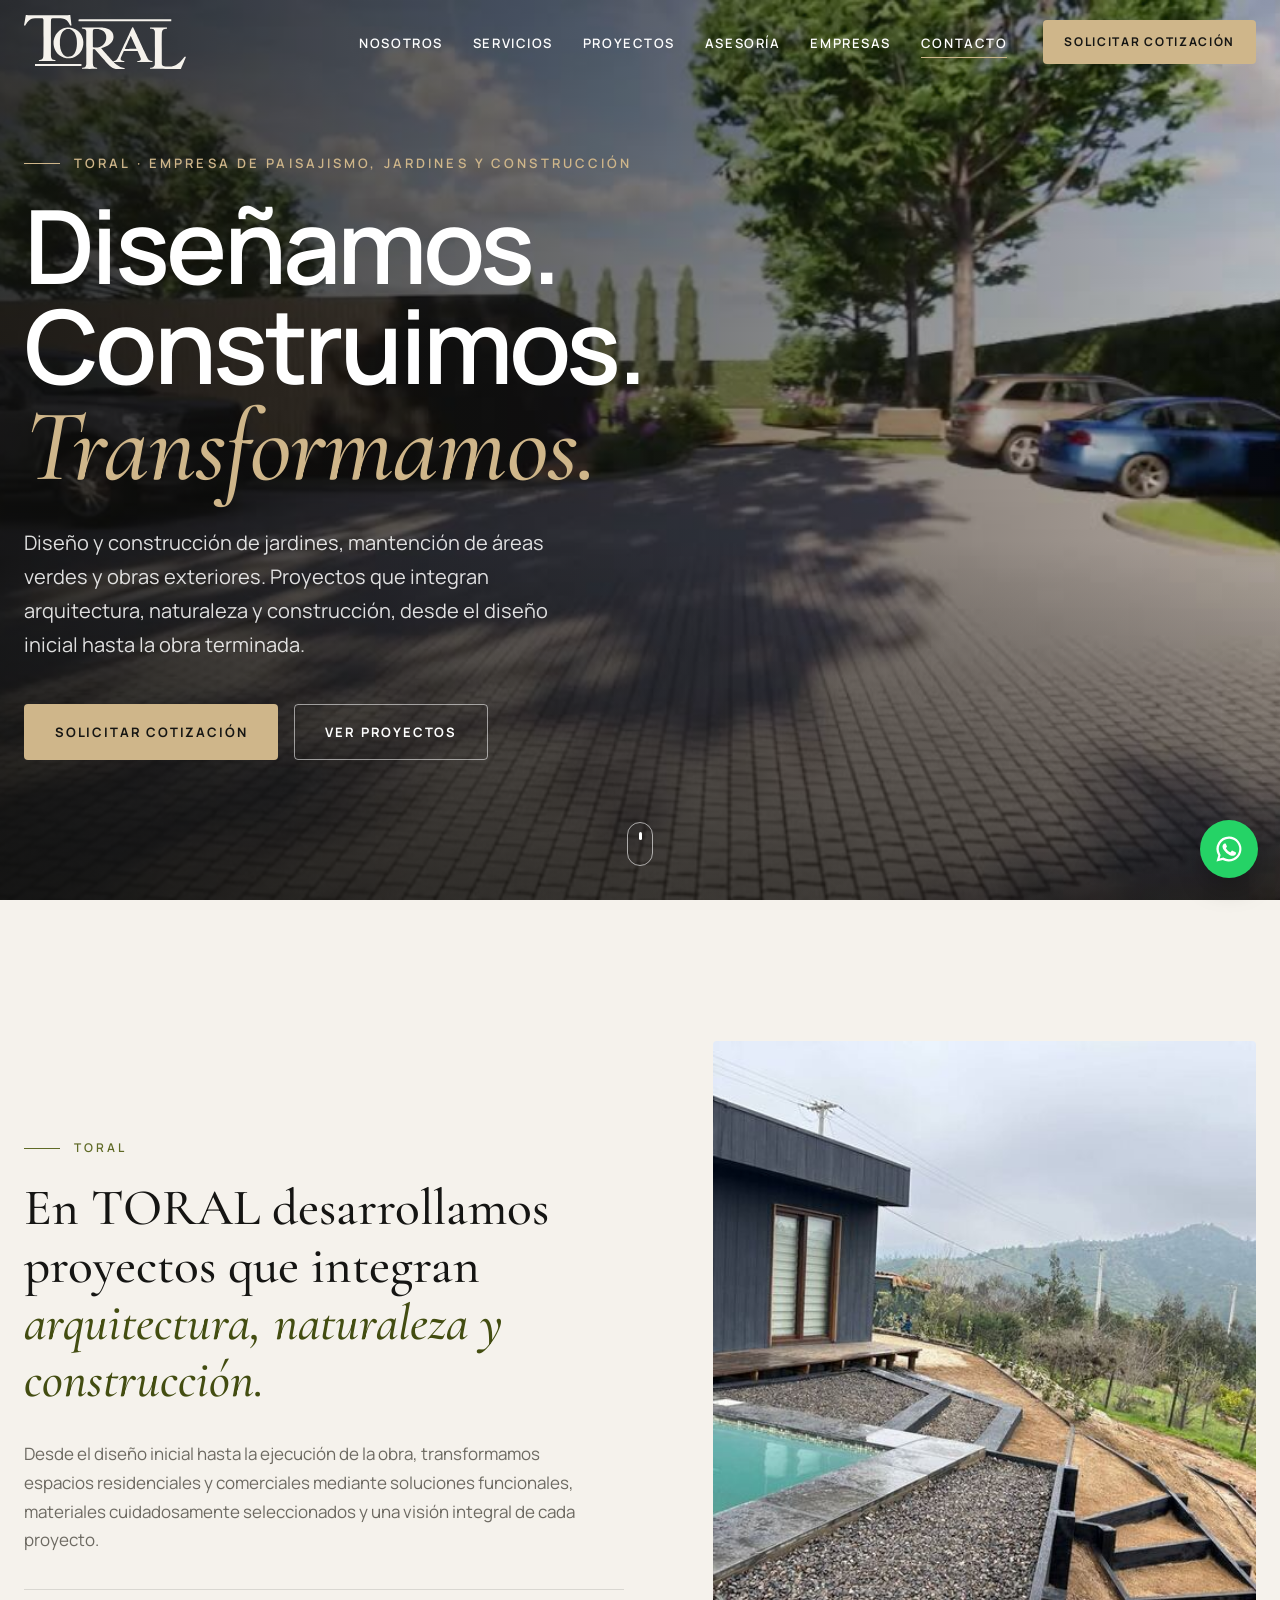
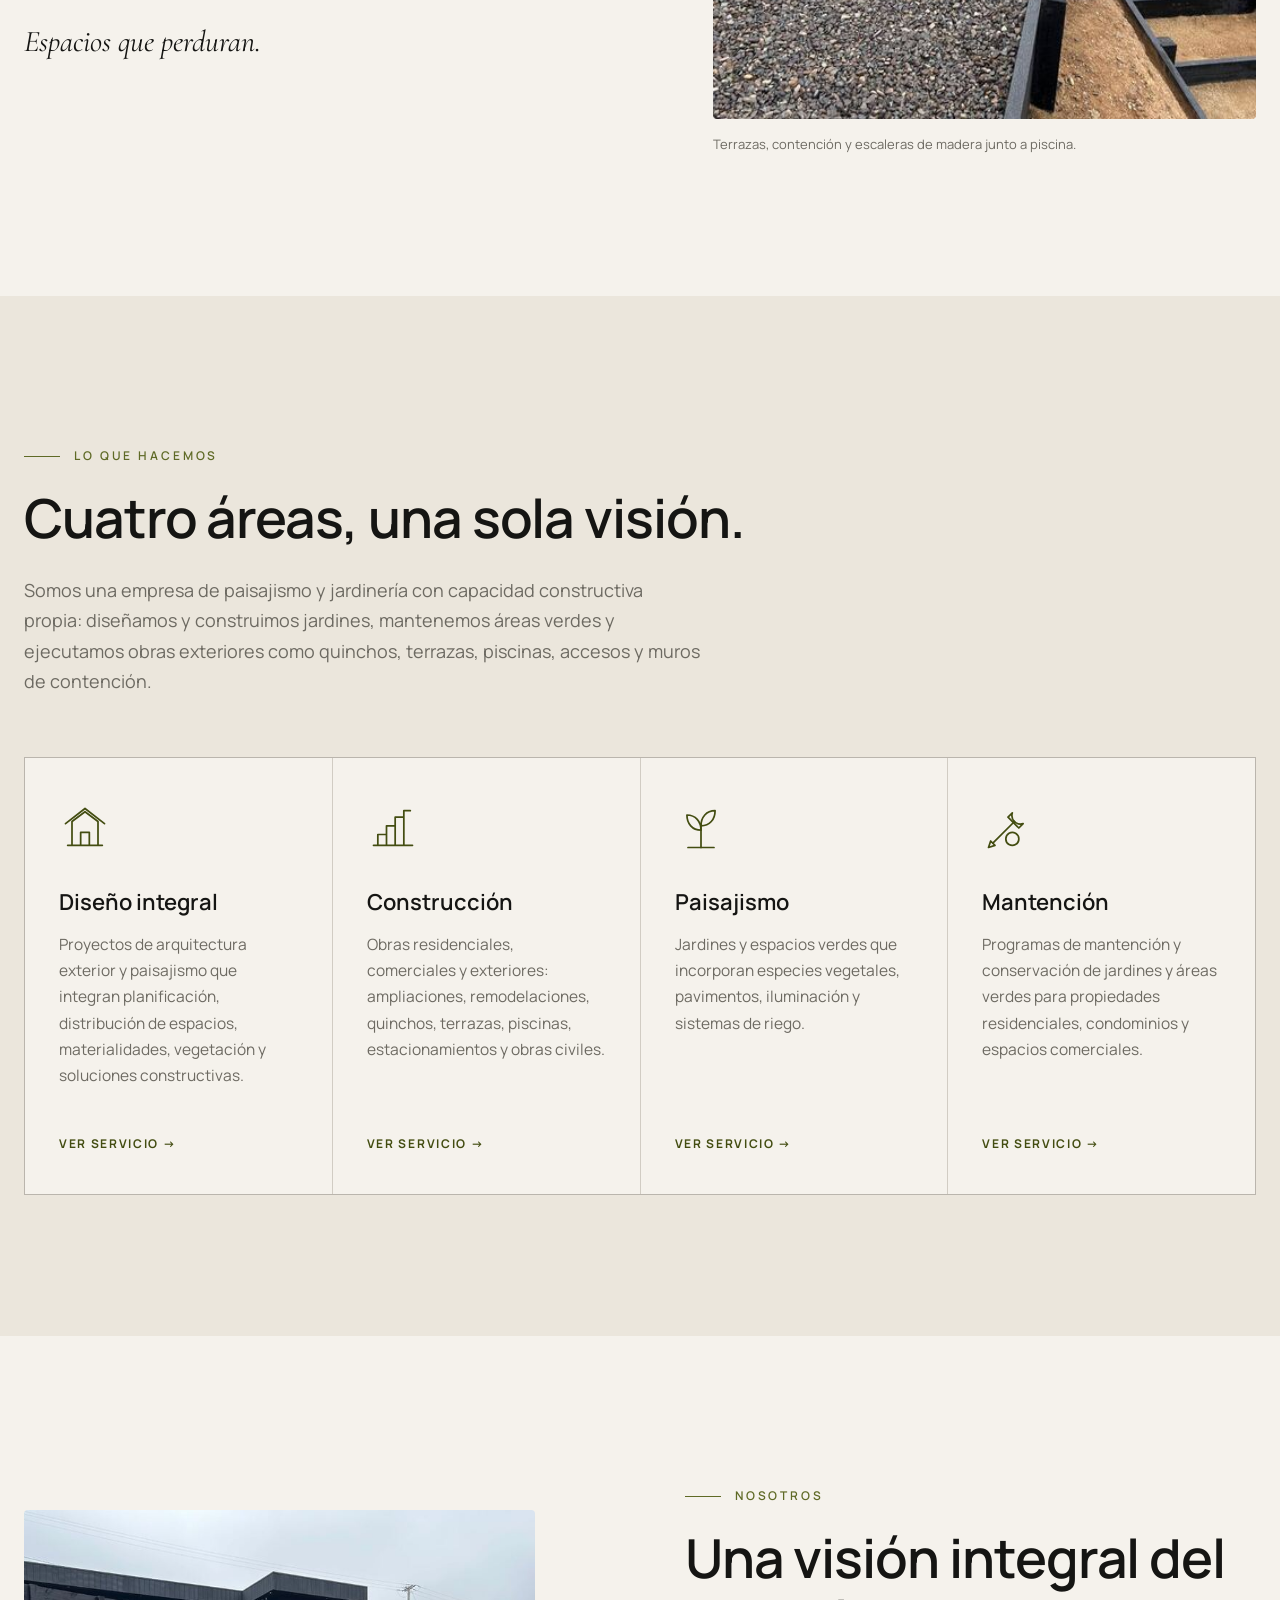
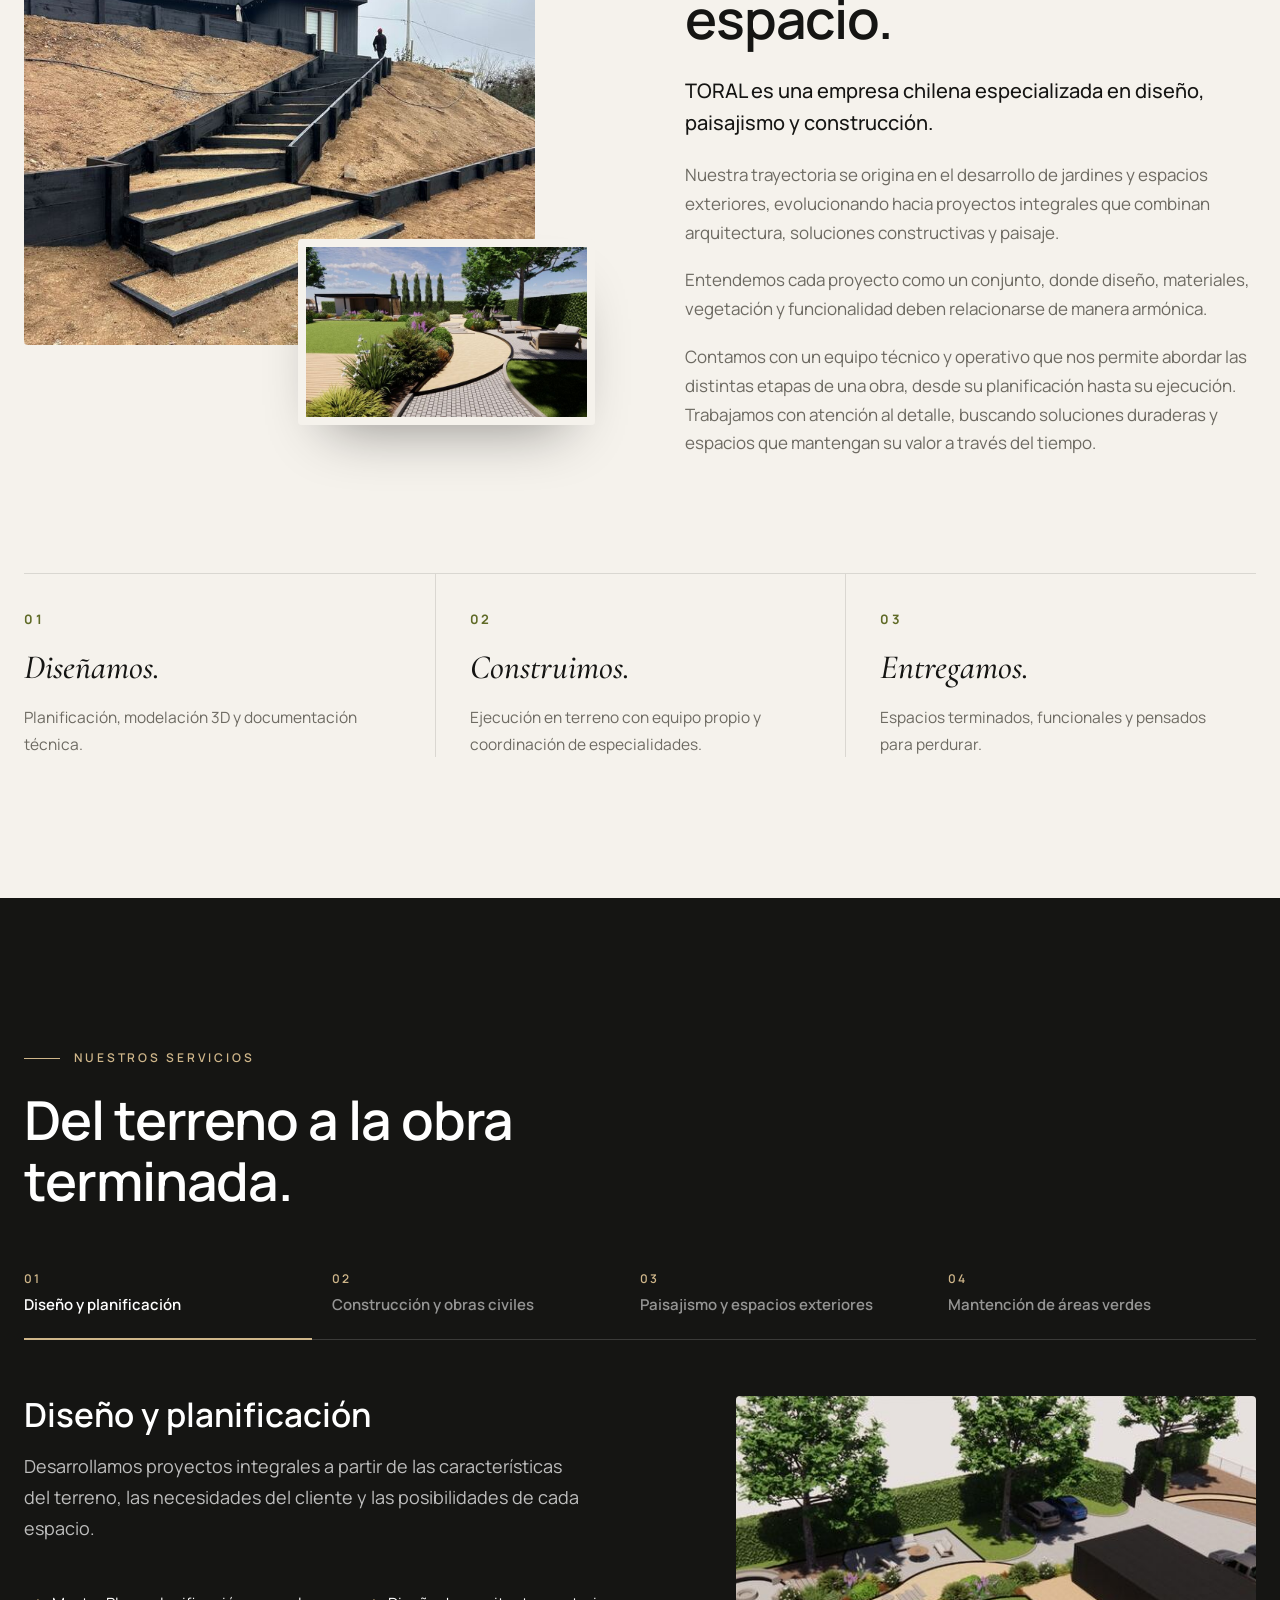
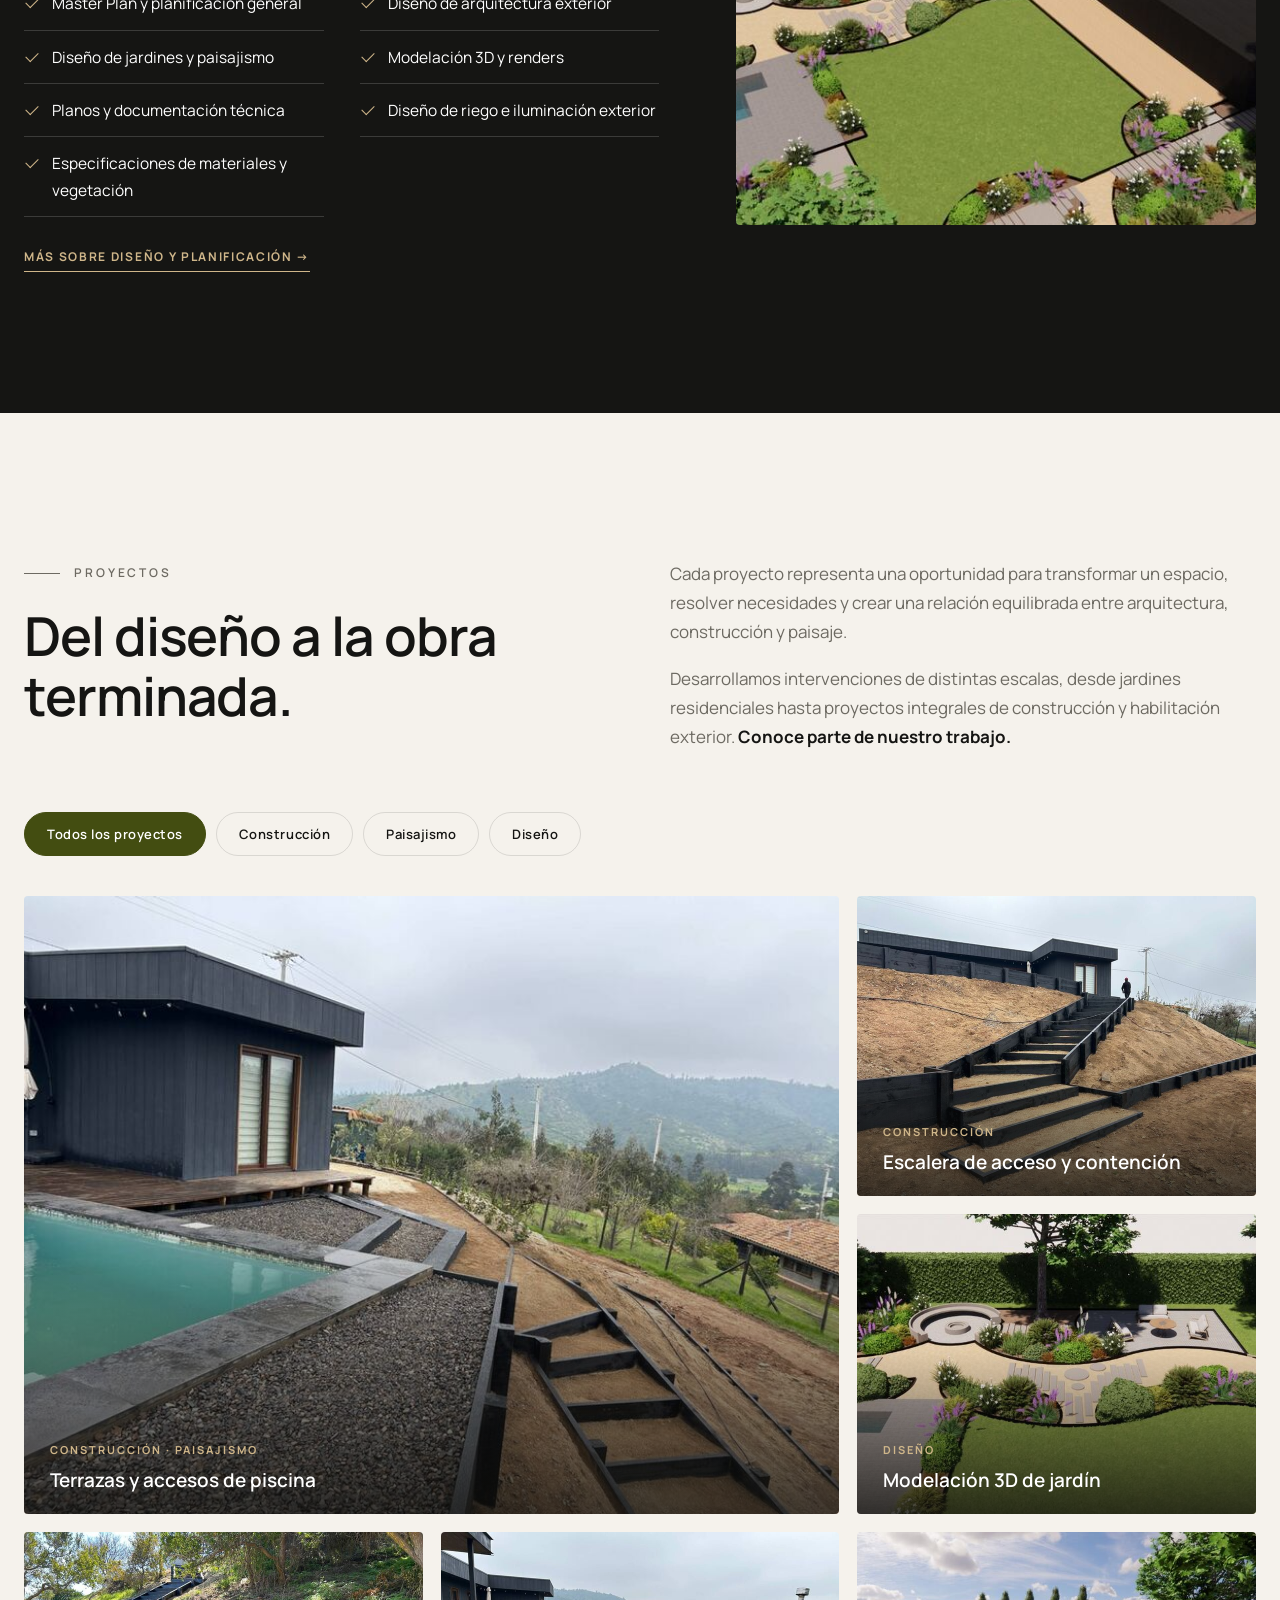
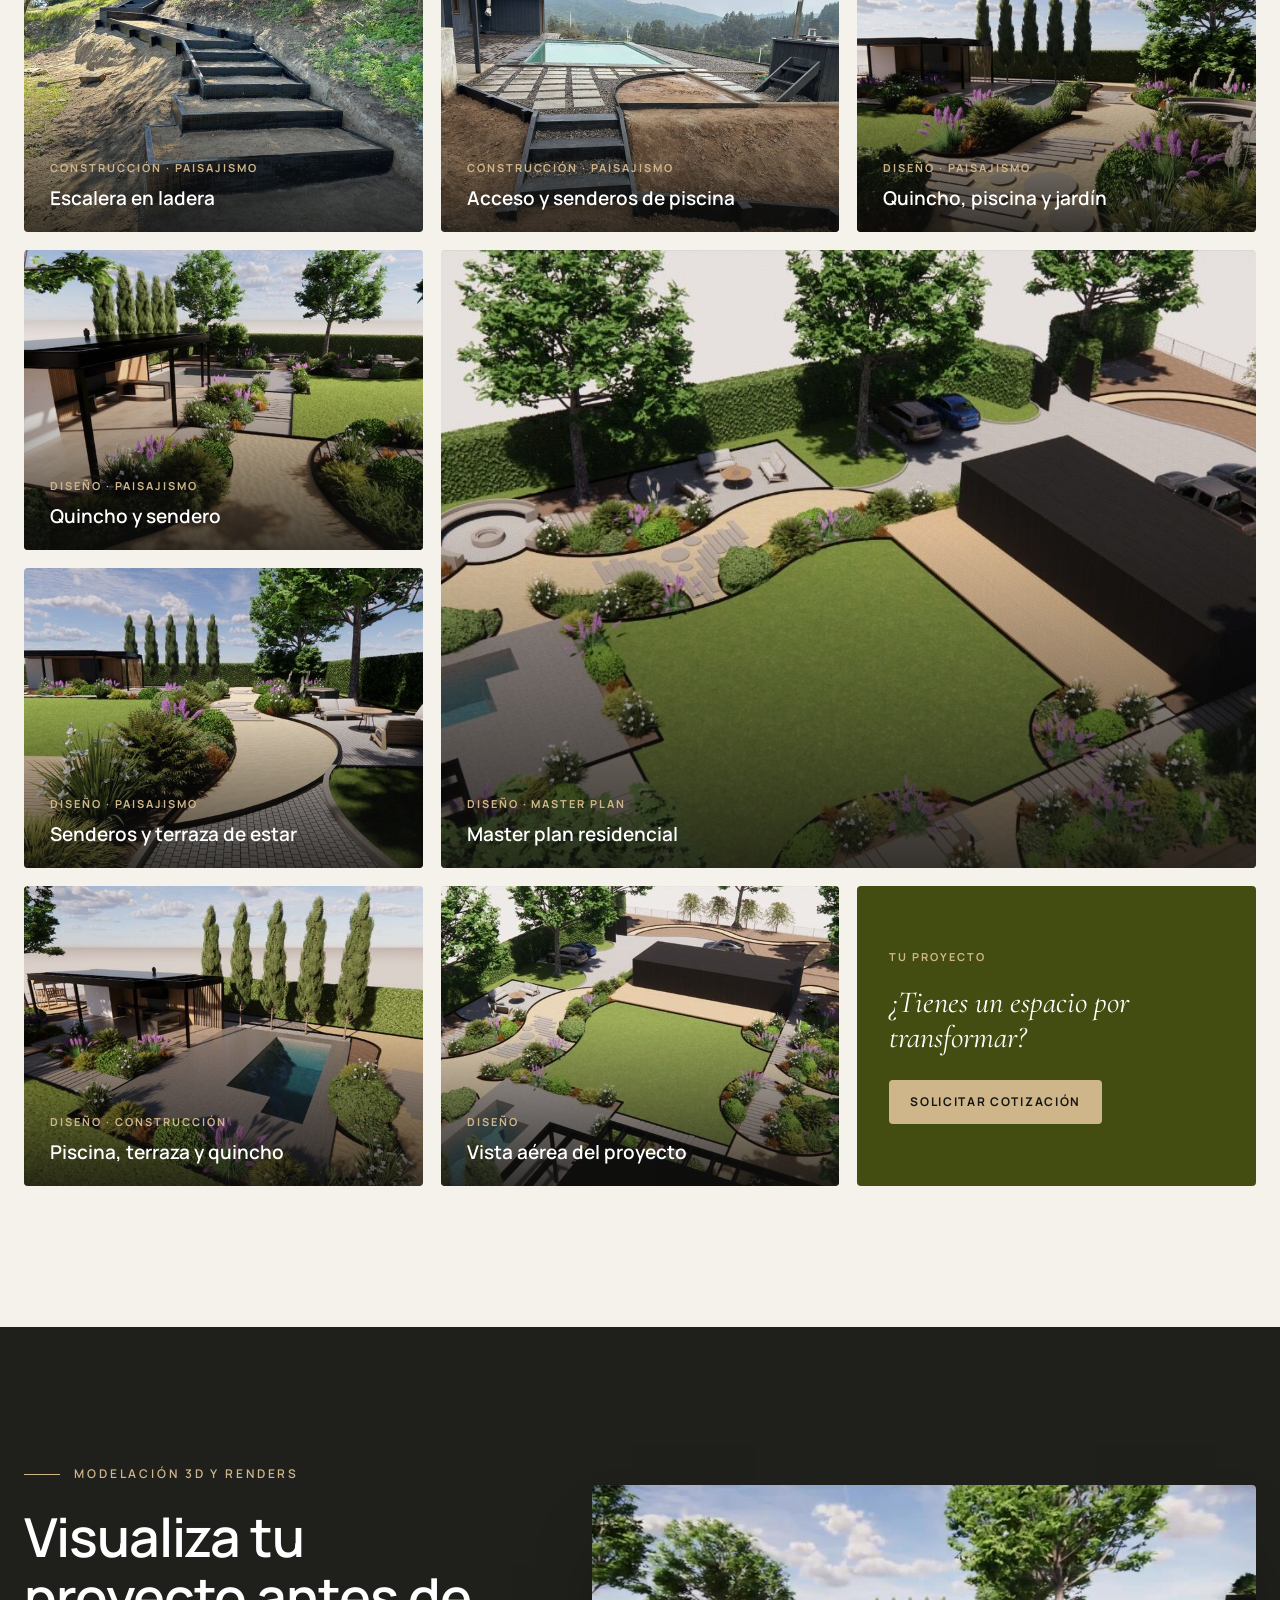
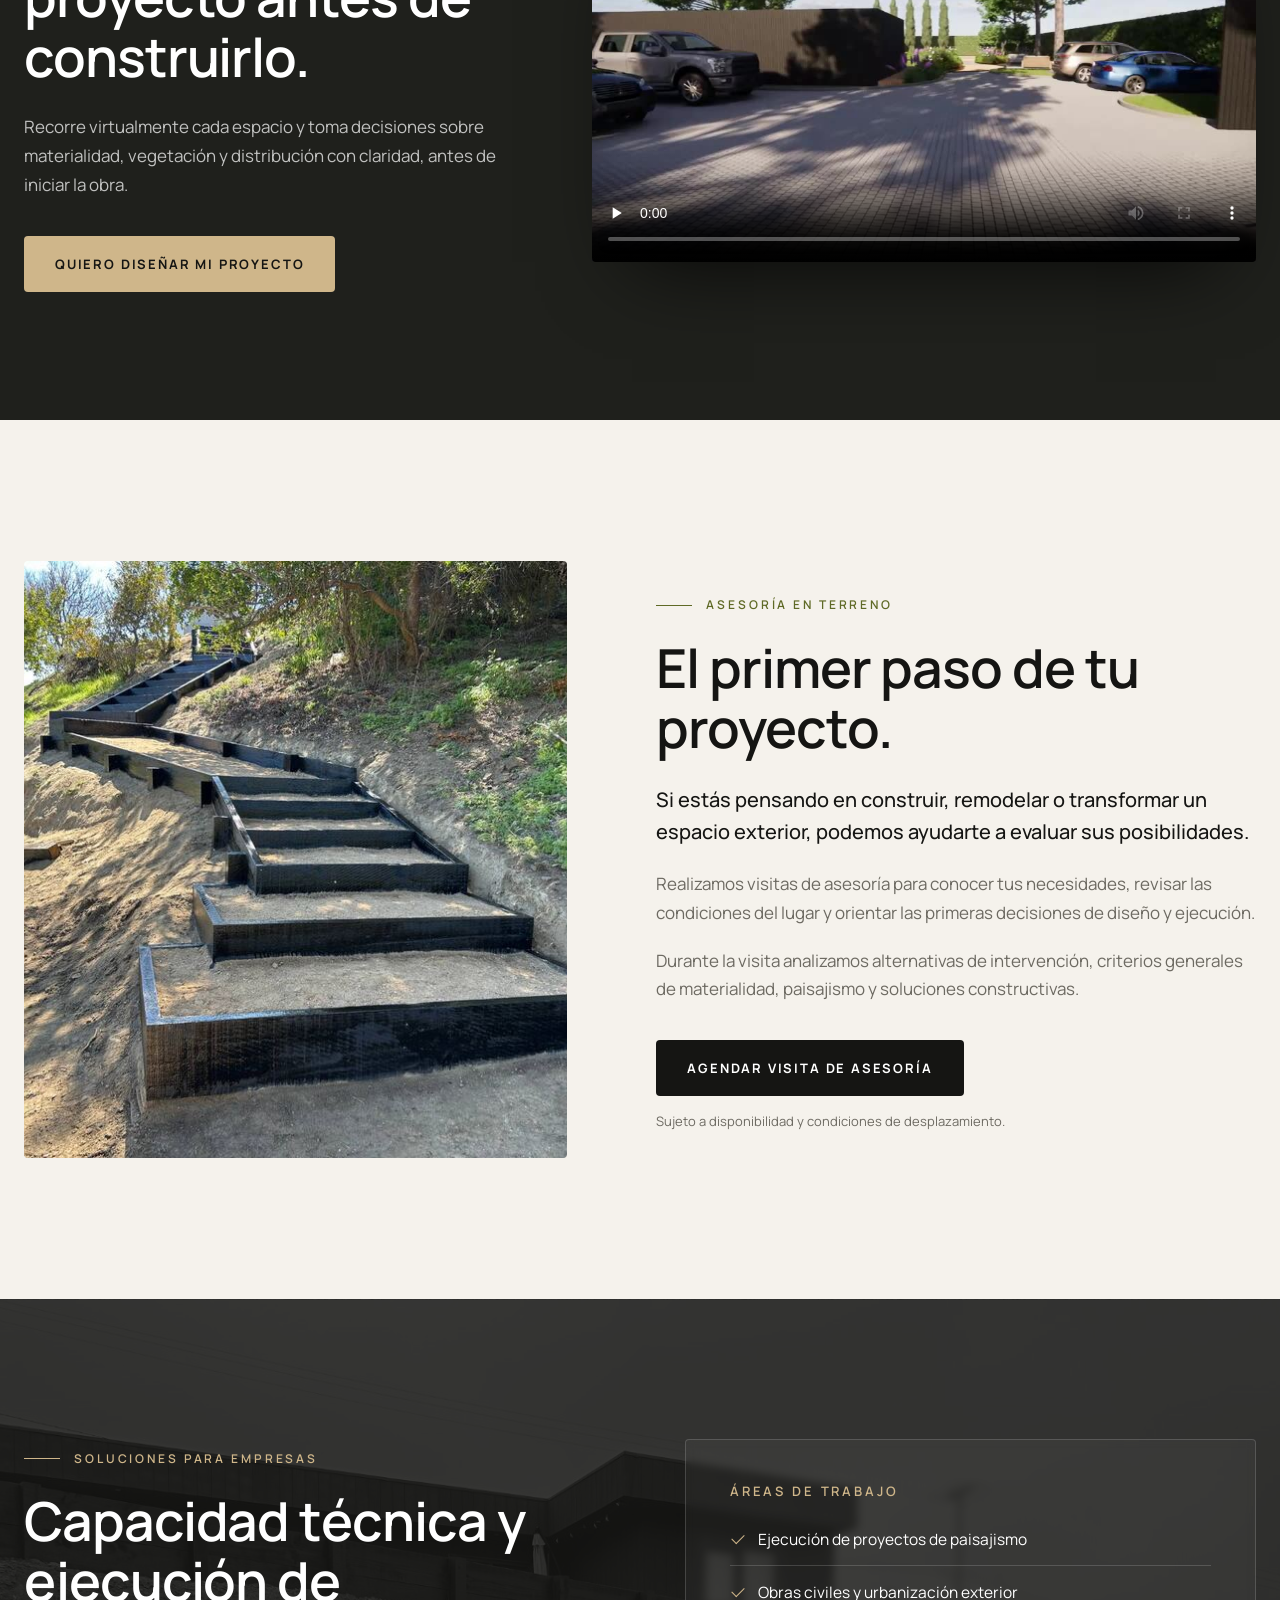
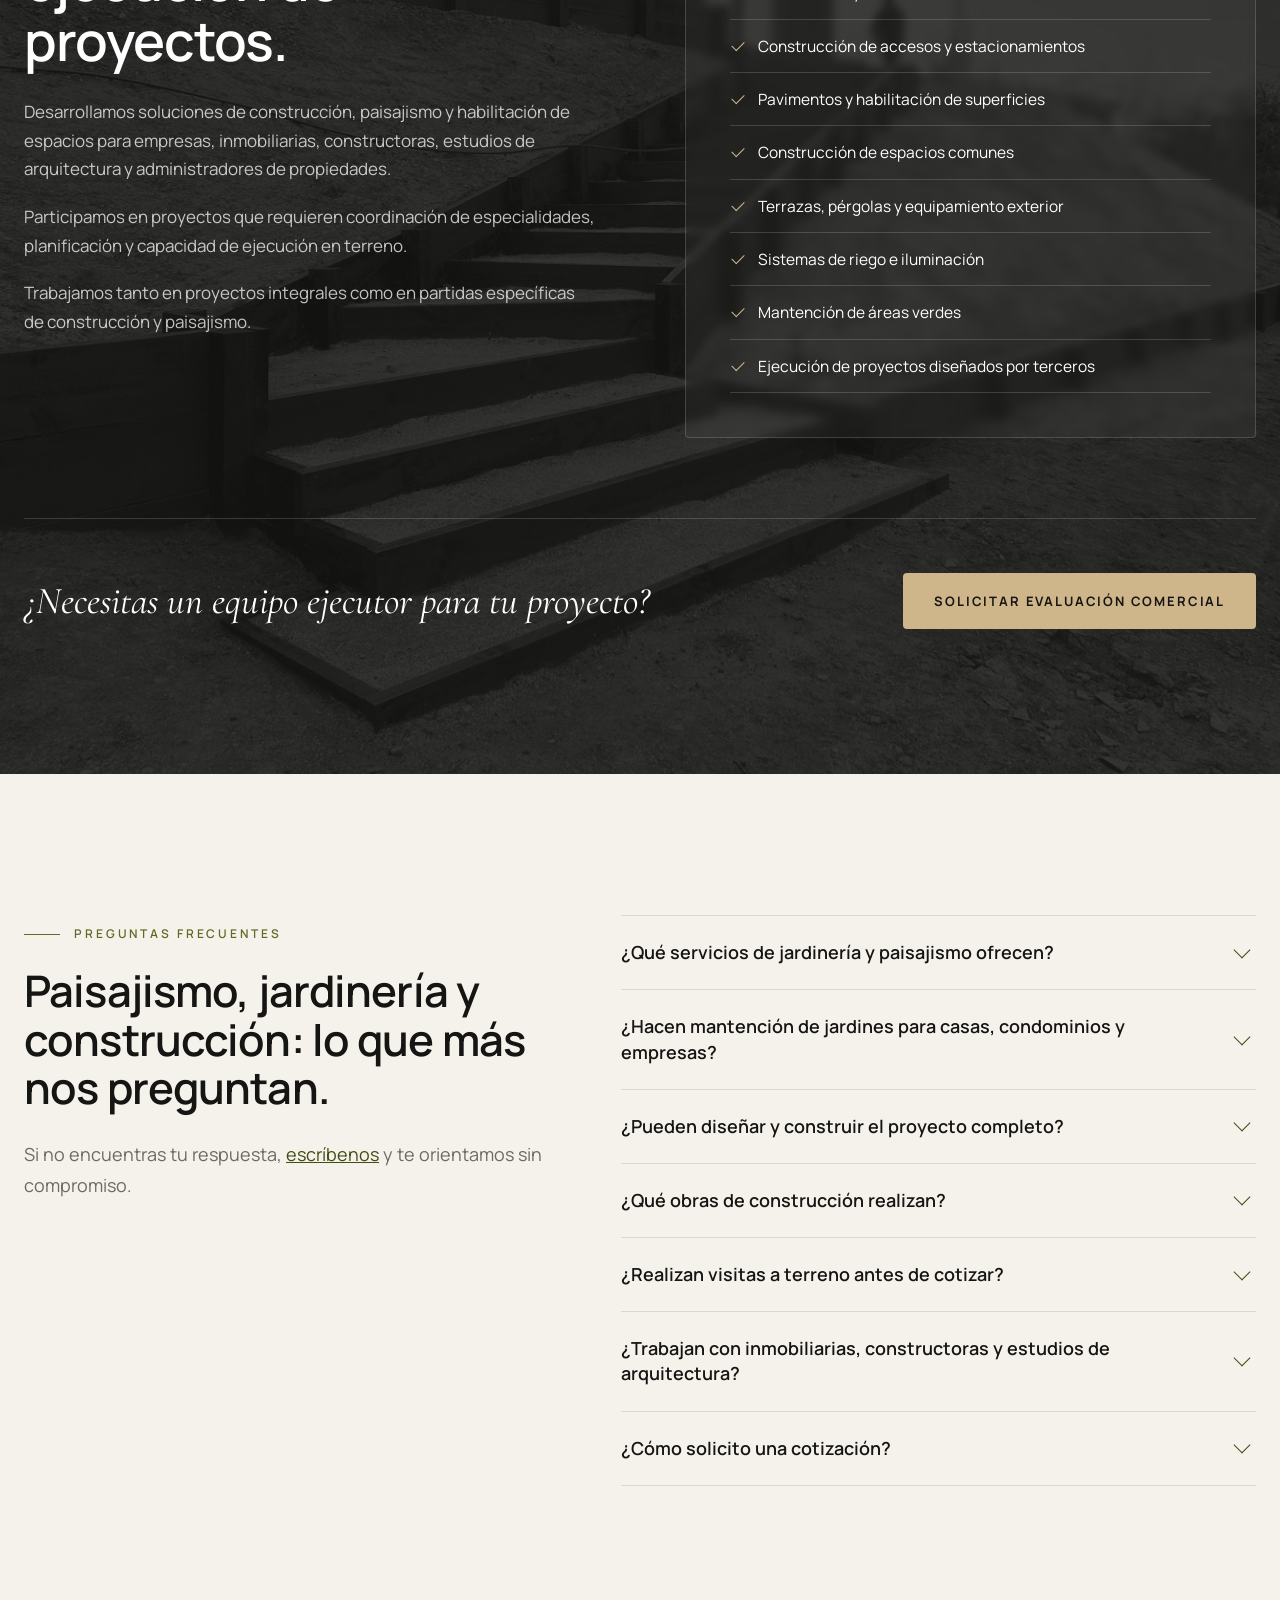
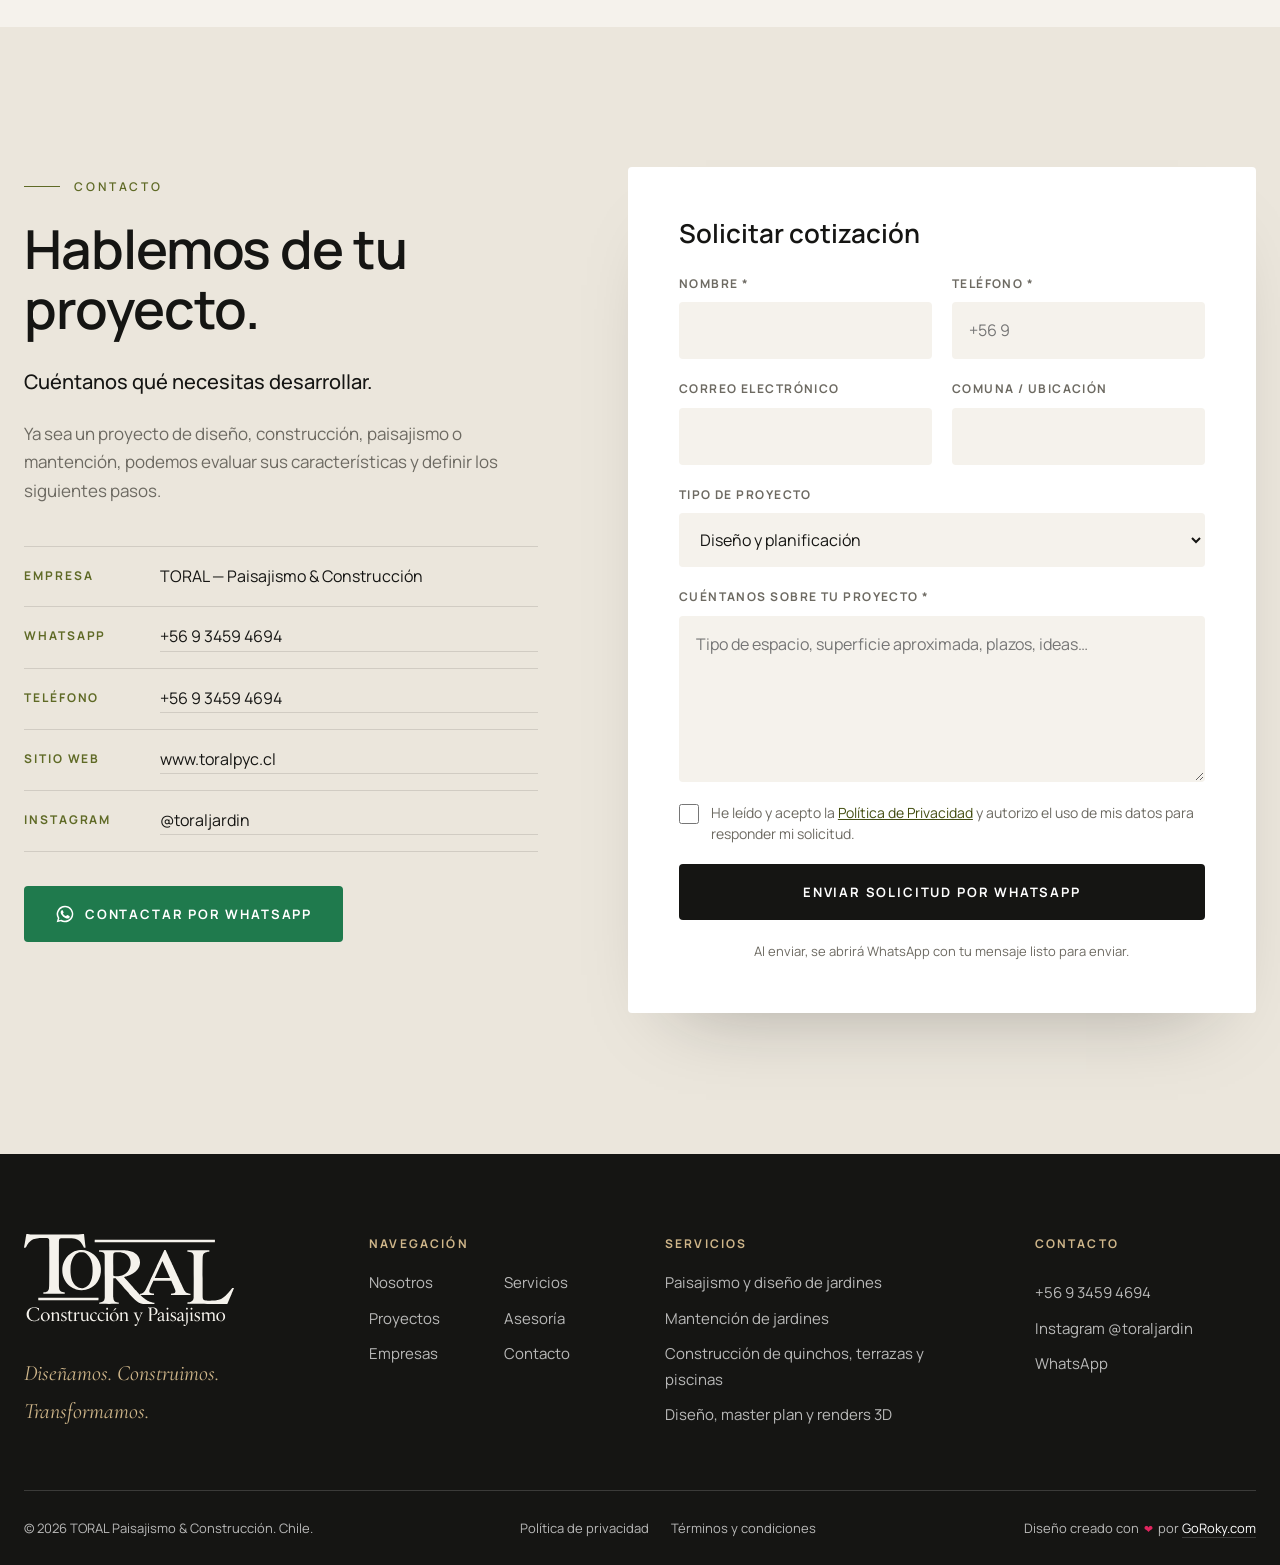
==== commit 66848e72: "Agrega Política de Privacidad y Términos y Condiciones - Páginas legales según legislación chilena (" ====
--- a/index.html
+++ b/index.html
@@ -30,7 +30,7 @@
   <link rel="preconnect" href="https://fonts.googleapis.com">
   <link rel="preconnect" href="https://fonts.gstatic.com" crossorigin>
   <link href="https://fonts.googleapis.com/css2?family=Cormorant+Garamond:ital,wght@0,500;0,600;1,500&family=Manrope:wght@300;400;500;600;700&display=swap" rel="stylesheet">
-  <link rel="stylesheet" href="assets/css/styles.css?v=20261111">
+  <link rel="stylesheet" href="assets/css/styles.css?v=2">
 
   <script type="application/ld+json">
 {
@@ -793,7 +793,11 @@
           <span>Cuéntanos sobre tu proyecto *</span>
           <textarea name="mensaje" rows="5" required placeholder="Tipo de espacio, superficie aproximada, plazos, ideas…"></textarea>
         </label>
-        <p class="form-error" role="alert" hidden>Por favor completa los campos obligatorios.</p>
+        <label class="consent">
+          <input type="checkbox" name="consentimiento" required>
+          <span>He leído y acepto la <a href="politica-de-privacidad/" target="_blank">Política de Privacidad</a> y autorizo el uso de mis datos para responder mi solicitud.</span>
+        </label>
+        <p class="form-error" role="alert" hidden>Por favor completa los campos obligatorios y acepta la Política de Privacidad.</p>
         <button type="submit" class="btn btn-dark btn-block">Enviar solicitud por WhatsApp</button>
         <p class="fine-print">Al enviar, se abrirá WhatsApp con tu mensaje listo para enviar.</p>
       </form>
@@ -839,6 +843,10 @@
   </div>
   <div class="container footer-bottom">
     <p>© <span id="year">2026</span> TORAL Paisajismo &amp; Construcción. Chile.</p>
+    <ul class="legal-links">
+      <li><a href="politica-de-privacidad/">Política de privacidad</a></li>
+      <li><a href="terminos-y-condiciones/">Términos y condiciones</a></li>
+    </ul>
     <p class="credits">Diseño creado con <span class="heart" role="img" aria-label="amor">&#10084;</span> por <a href="https://goroky.com" target="_blank" rel="noopener">GoRoky.com</a></p>
   </div>
 </footer>
@@ -859,6 +867,6 @@
   <button class="lb-next" aria-label="Siguiente">&#8250;</button>
 </div>
 
-<script src="assets/js/main.js?v=20261111" defer></script>
+<script src="assets/js/main.js?v=2" defer></script>
 </body>
 </html>
--- a/assets/css/styles.css
+++ b/assets/css/styles.css
@@ -375,6 +375,25 @@
 .contact-form input:focus, .contact-form select:focus, .contact-form textarea:focus { outline: none; border-color: var(--sand-strong); background: #fff; }
 .contact-form .is-invalid { border-color: #b4452f; }
 .form-error { color: #b4452f; font-size: 14px; margin: 0; }
+.contact-form .consent { flex-direction: row; align-items: flex-start; gap: 12px; cursor: pointer; }
+.contact-form .consent input { width: 20px; height: 20px; flex: 0 0 20px; margin: 2px 0 0; padding: 0; accent-color: var(--olive); }
+.contact-form .consent span { font-size: 14px; font-weight: 400; letter-spacing: 0; text-transform: none; color: var(--muted); line-height: 1.5; }
+.contact-form .consent a { color: var(--olive); }
+.contact-form .consent input.is-invalid { outline: 2px solid #b4452f; outline-offset: 2px; }
+
+/* Páginas legales */
+.legal-hero { background: var(--ink); color: #fff; padding: calc(var(--header-h) + 70px) 0 60px; }
+.legal-hero h1 { font-size: clamp(36px, 5vw, 62px); letter-spacing: -.03em; margin-bottom: 14px; }
+.legal-hero p { color: rgba(255,255,255,.7); margin: 0; }
+.legal-body { max-width: 820px; }
+.legal-body h2 { font-size: clamp(22px, 2.2vw, 28px); margin: 48px 0 16px; letter-spacing: -.01em; }
+.legal-body h2:first-child { margin-top: 0; }
+.legal-body p, .legal-body li { color: #45443f; }
+.legal-body ul { list-style: disc; padding-left: 22px; margin: 0 0 1.1em; }
+.legal-body li { margin-bottom: 8px; }
+.legal-body a { color: var(--olive); }
+.legal-body .note { background: var(--paper-2); border-left: 3px solid var(--olive); padding: 18px 22px; border-radius: var(--radius); }
+.dato-pendiente { background: #fff3b0; padding: 0 4px; border-radius: 2px; }
 .contact-form .fine-print { margin: 0; text-align: center; }
 
 /* Footer */
@@ -395,6 +414,9 @@
   display: flex; flex-wrap: wrap; justify-content: space-between; gap: 8px 24px;
 }
 .footer-bottom p { margin: 0; }
+.legal-links { display: flex; flex-wrap: wrap; gap: 6px 22px; }
+.legal-links a { text-decoration: none; transition: color .3s; }
+.legal-links a:hover { color: #fff; }
 .credits a { color: #fff; text-decoration: none; border-bottom: 1px solid var(--line-light); transition: border-color .3s; }
 .credits a:hover { border-color: var(--sand); }
 .heart { display: inline-block; color: #e0245e; font-size: 11px; margin: 0 2px; animation: heartbeat 1.2s ease-in-out infinite; }
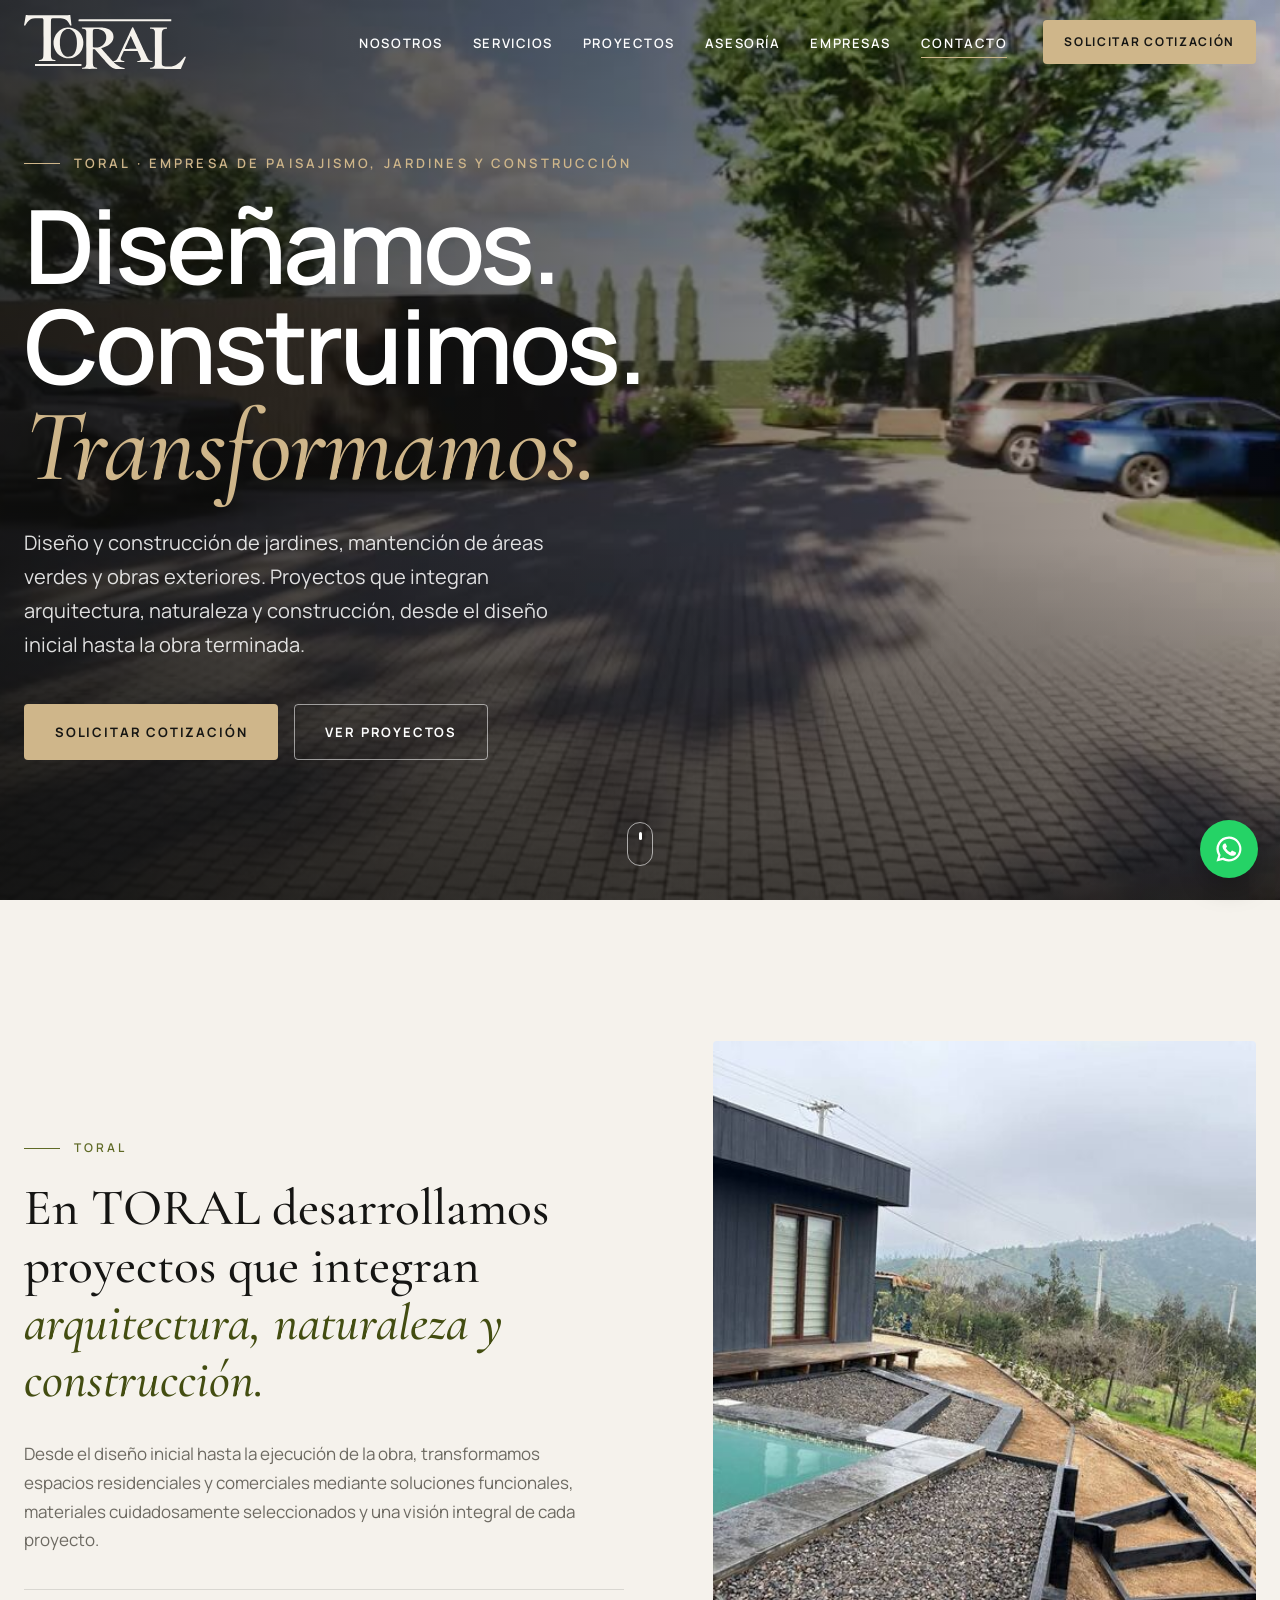
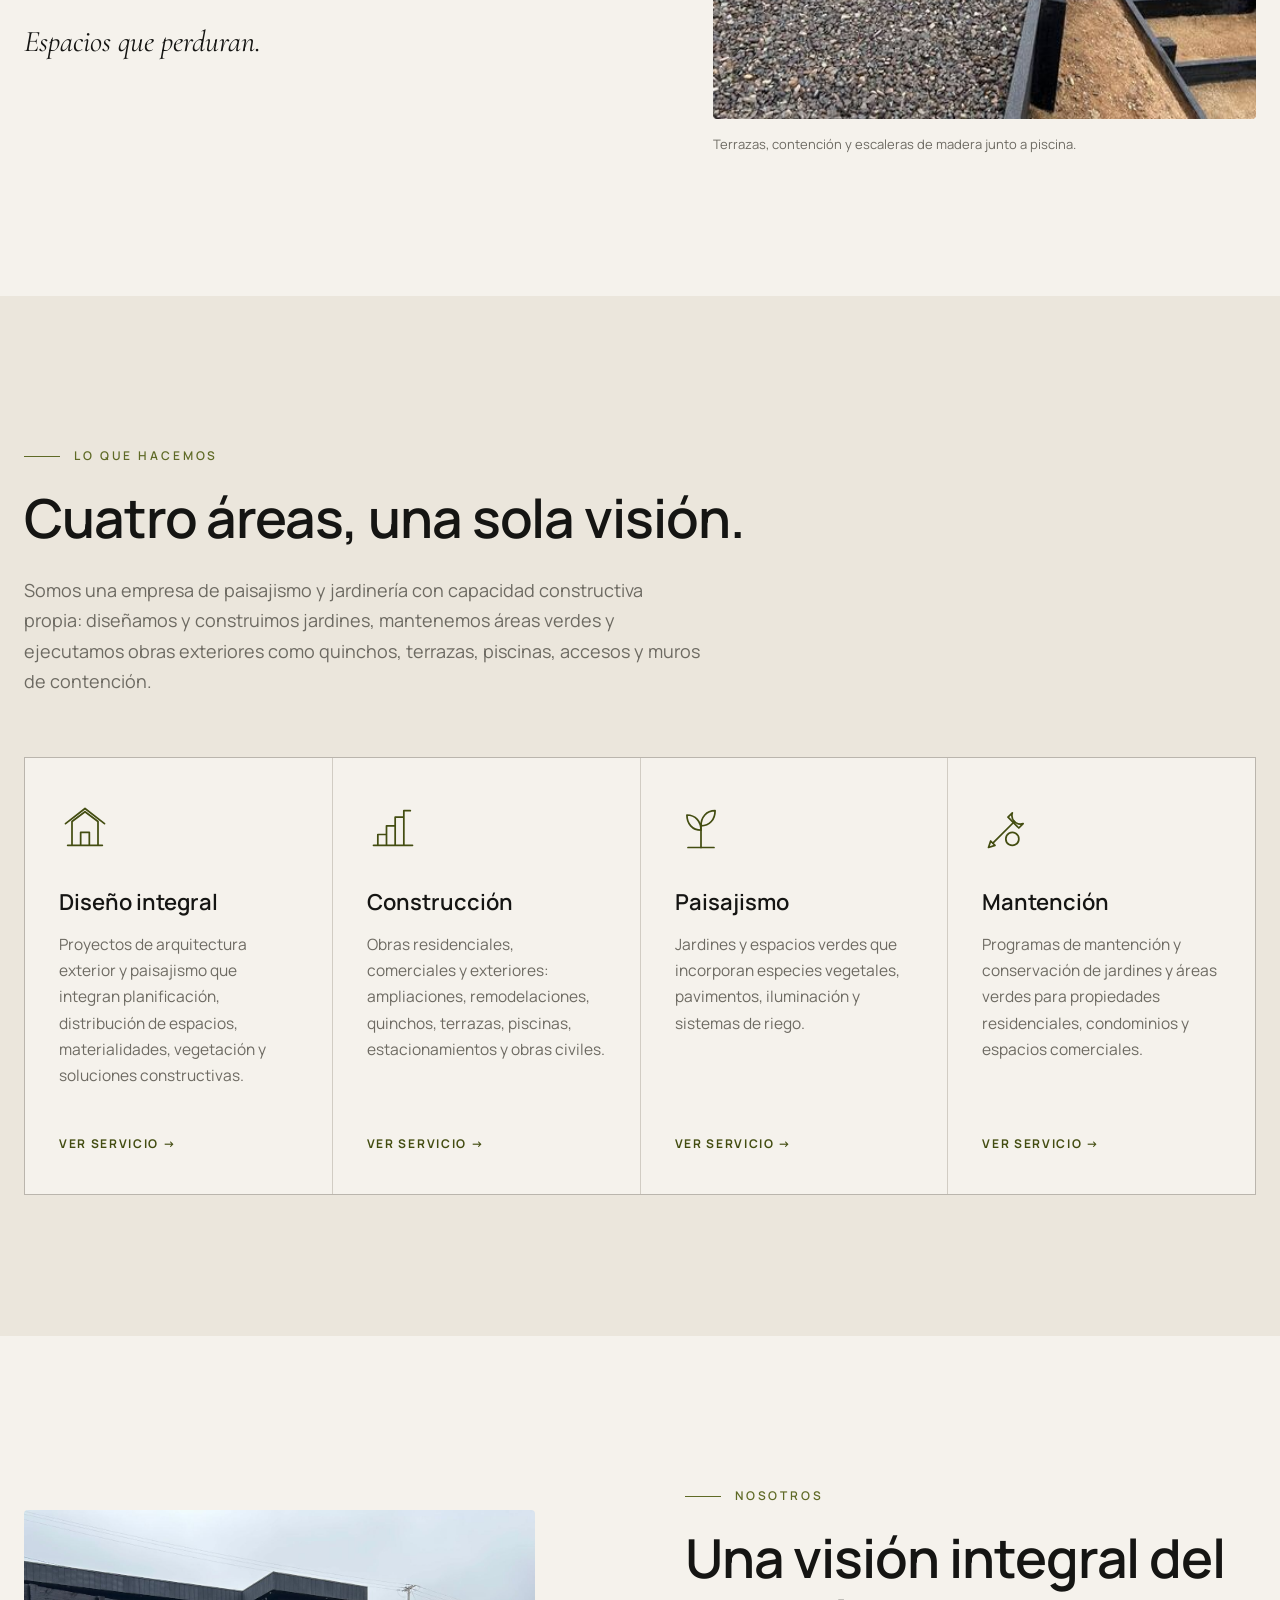
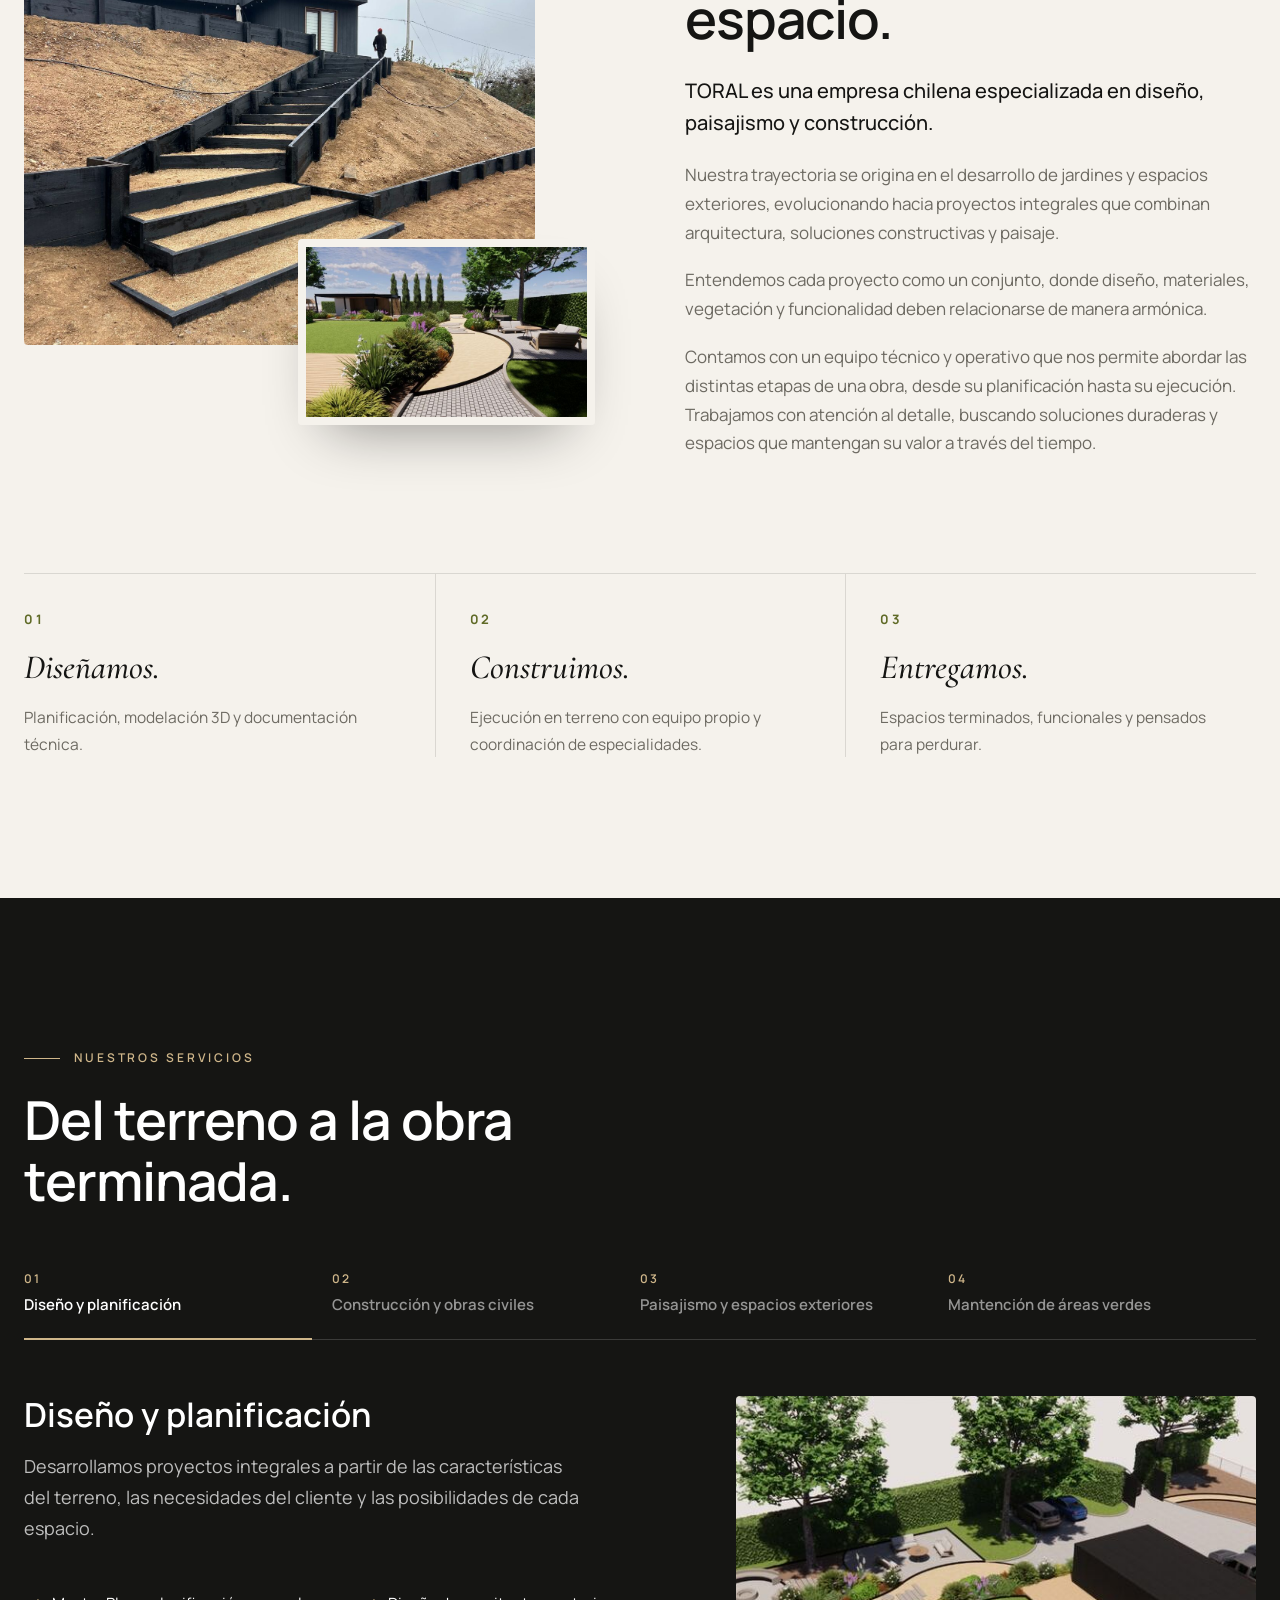
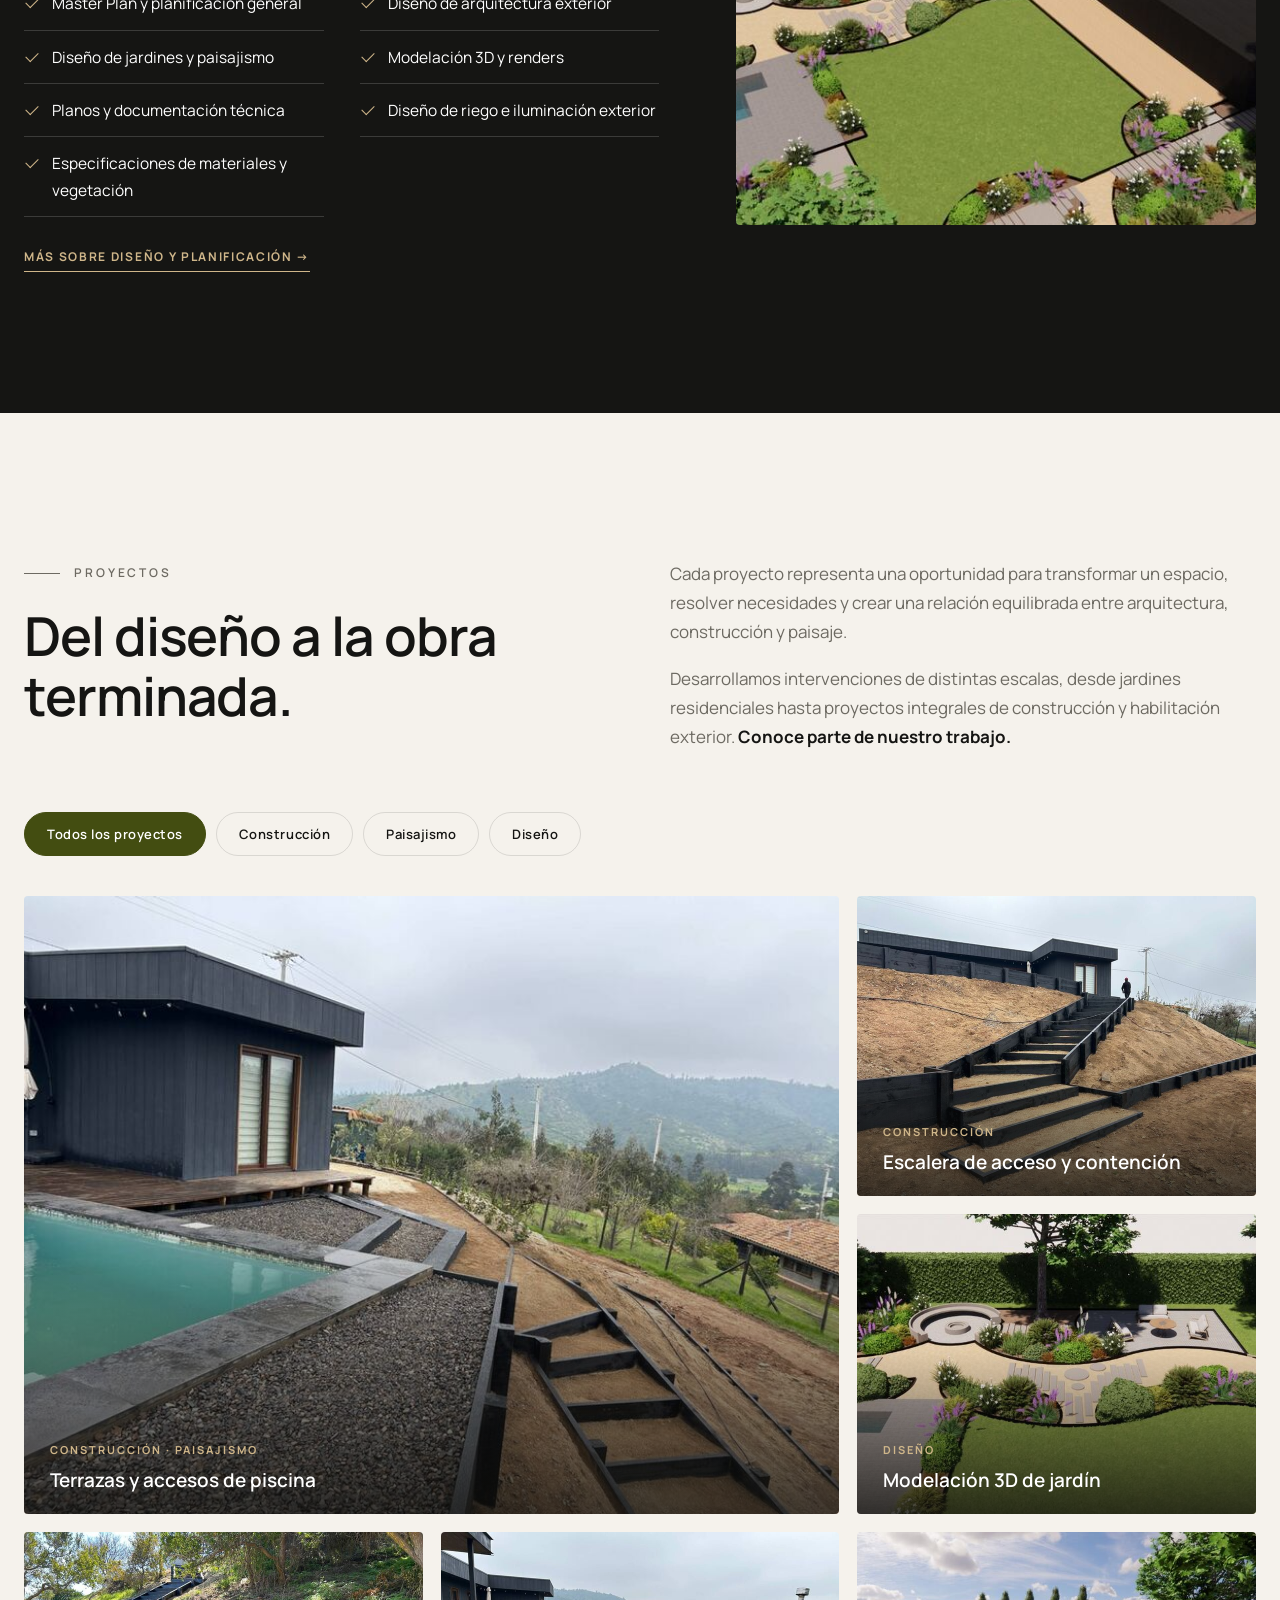
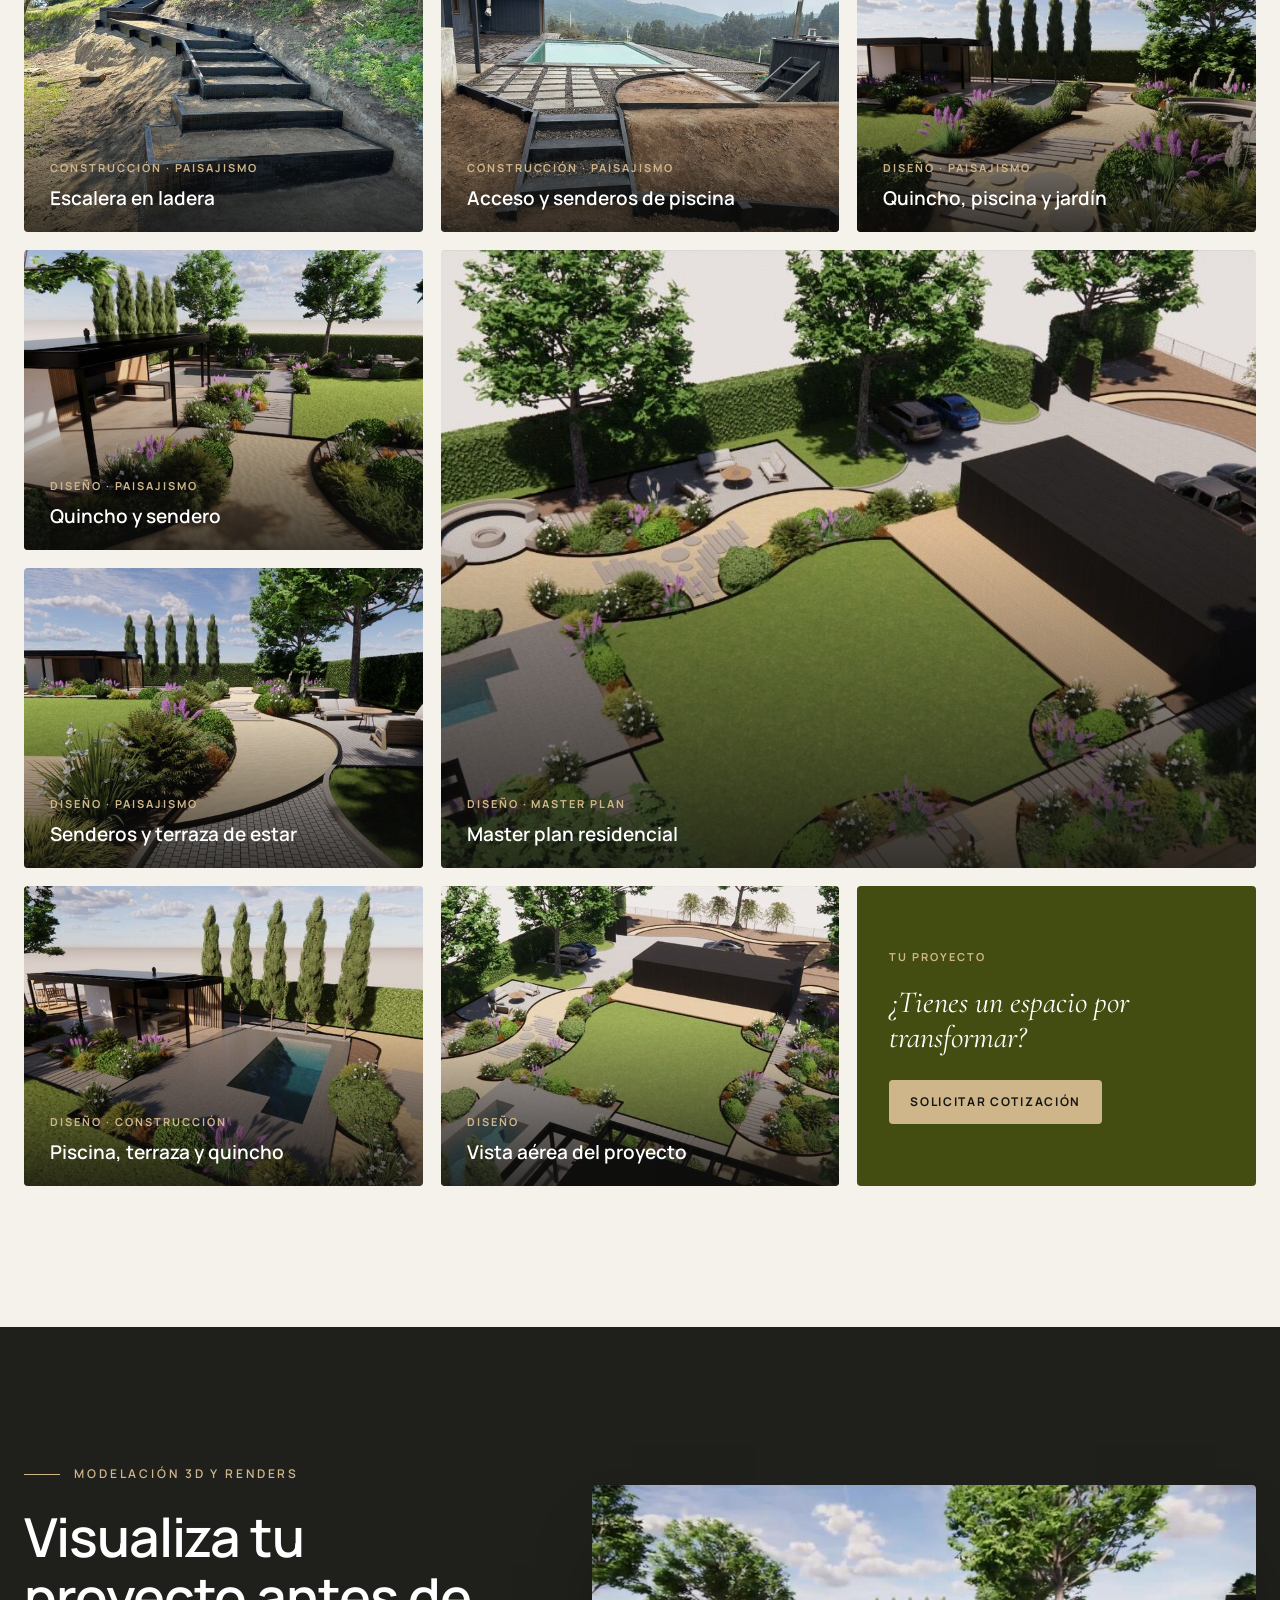
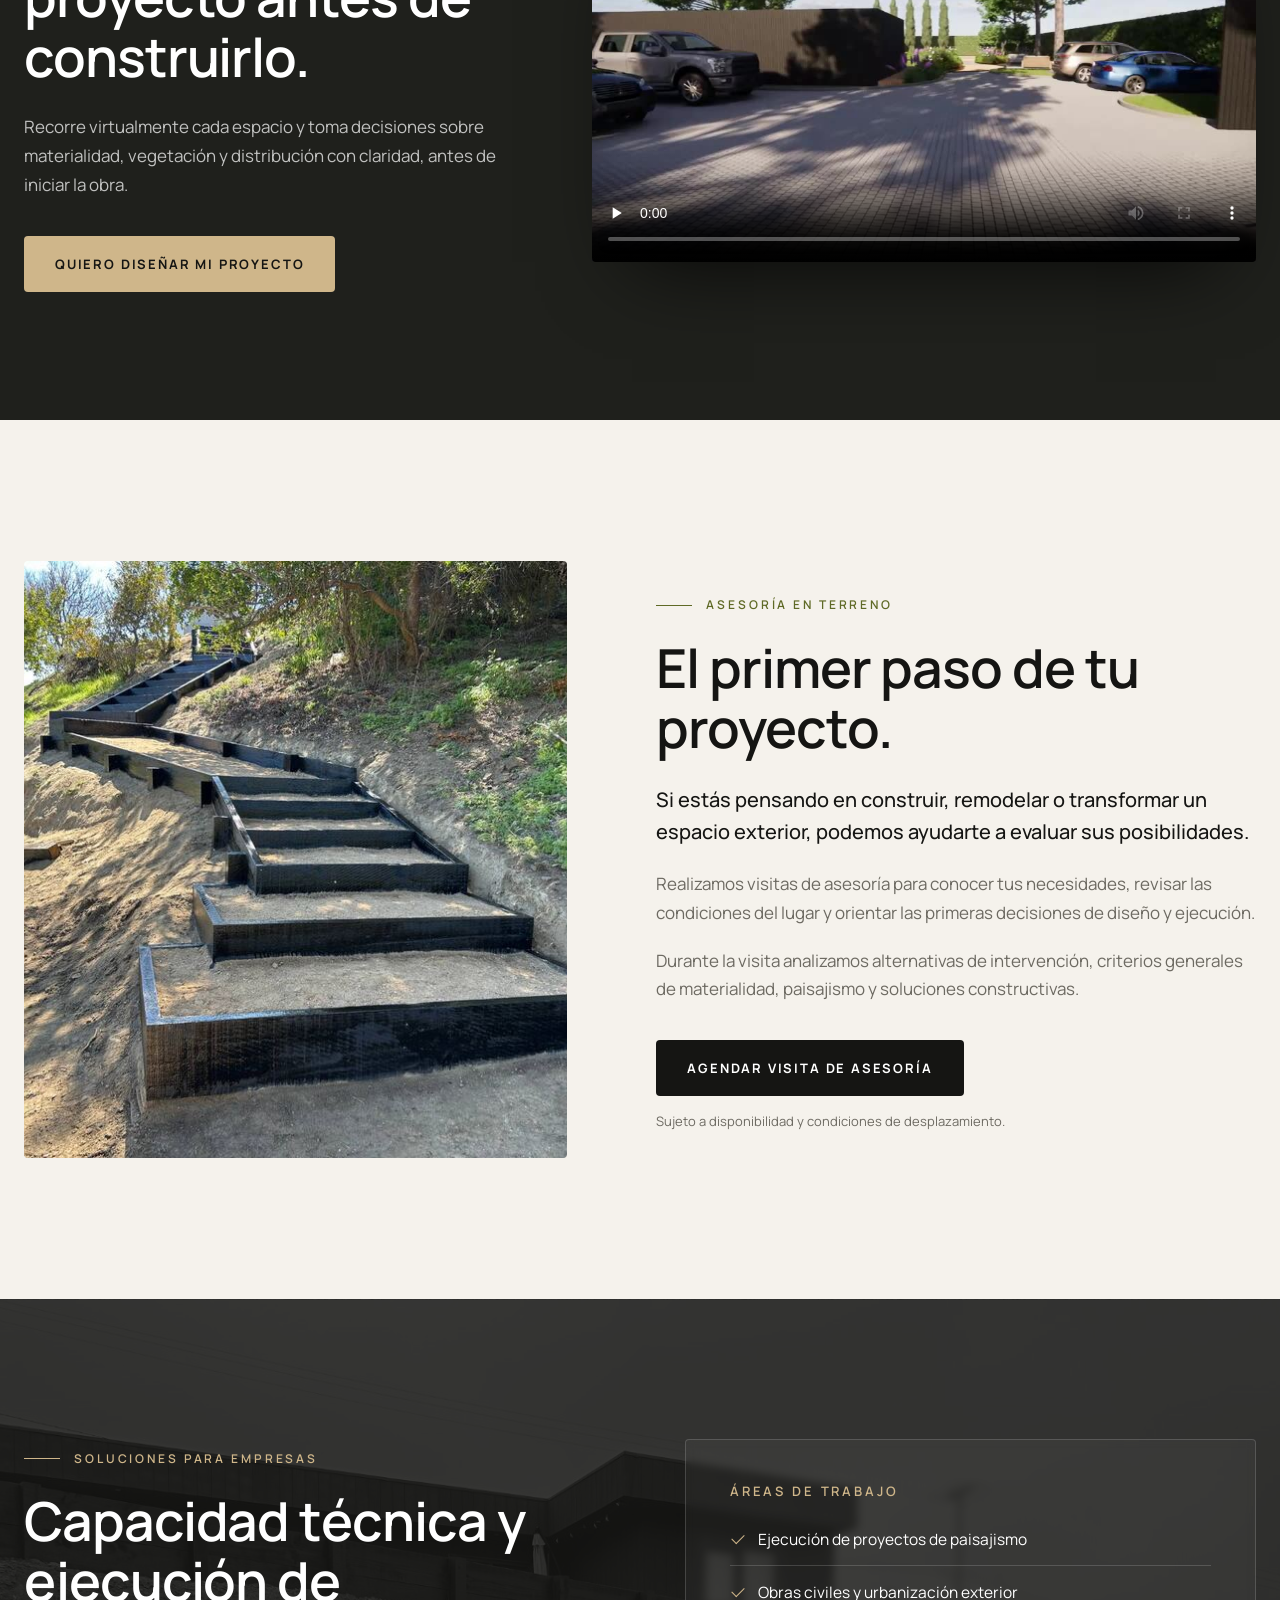
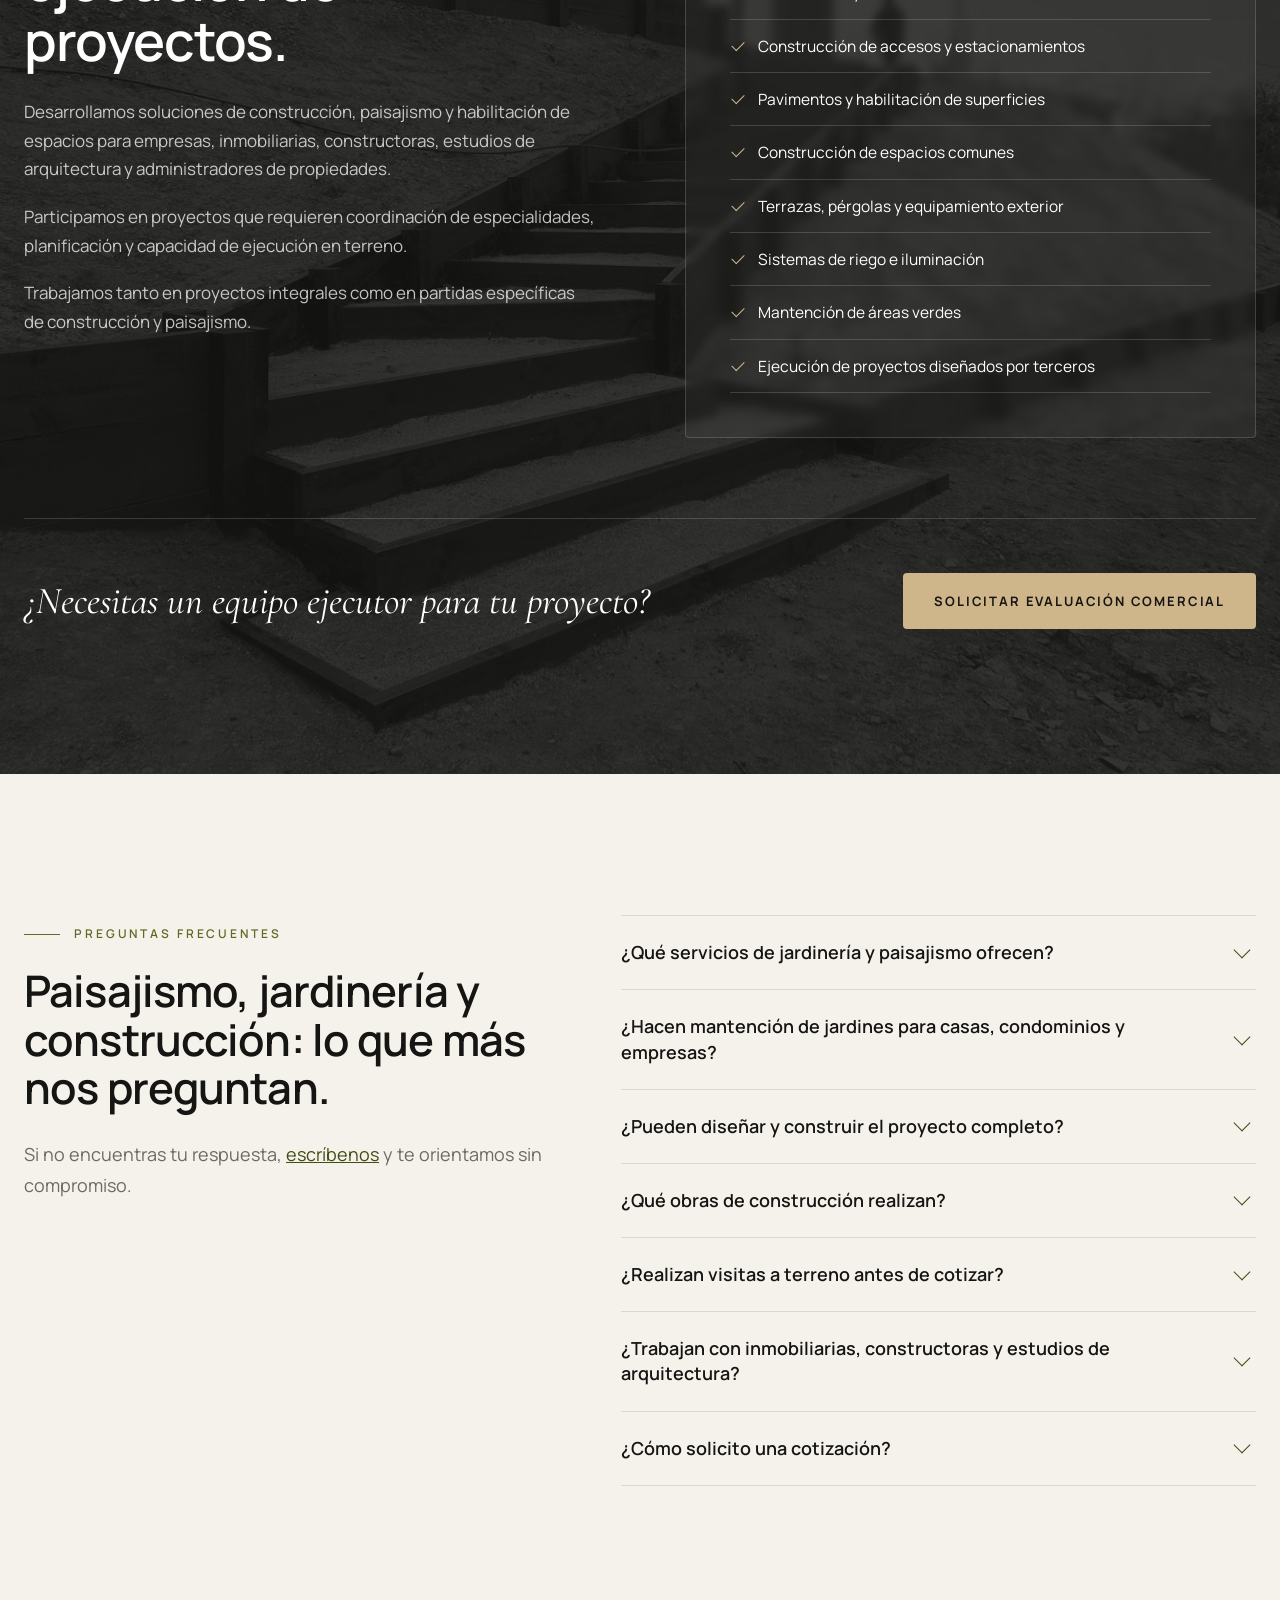
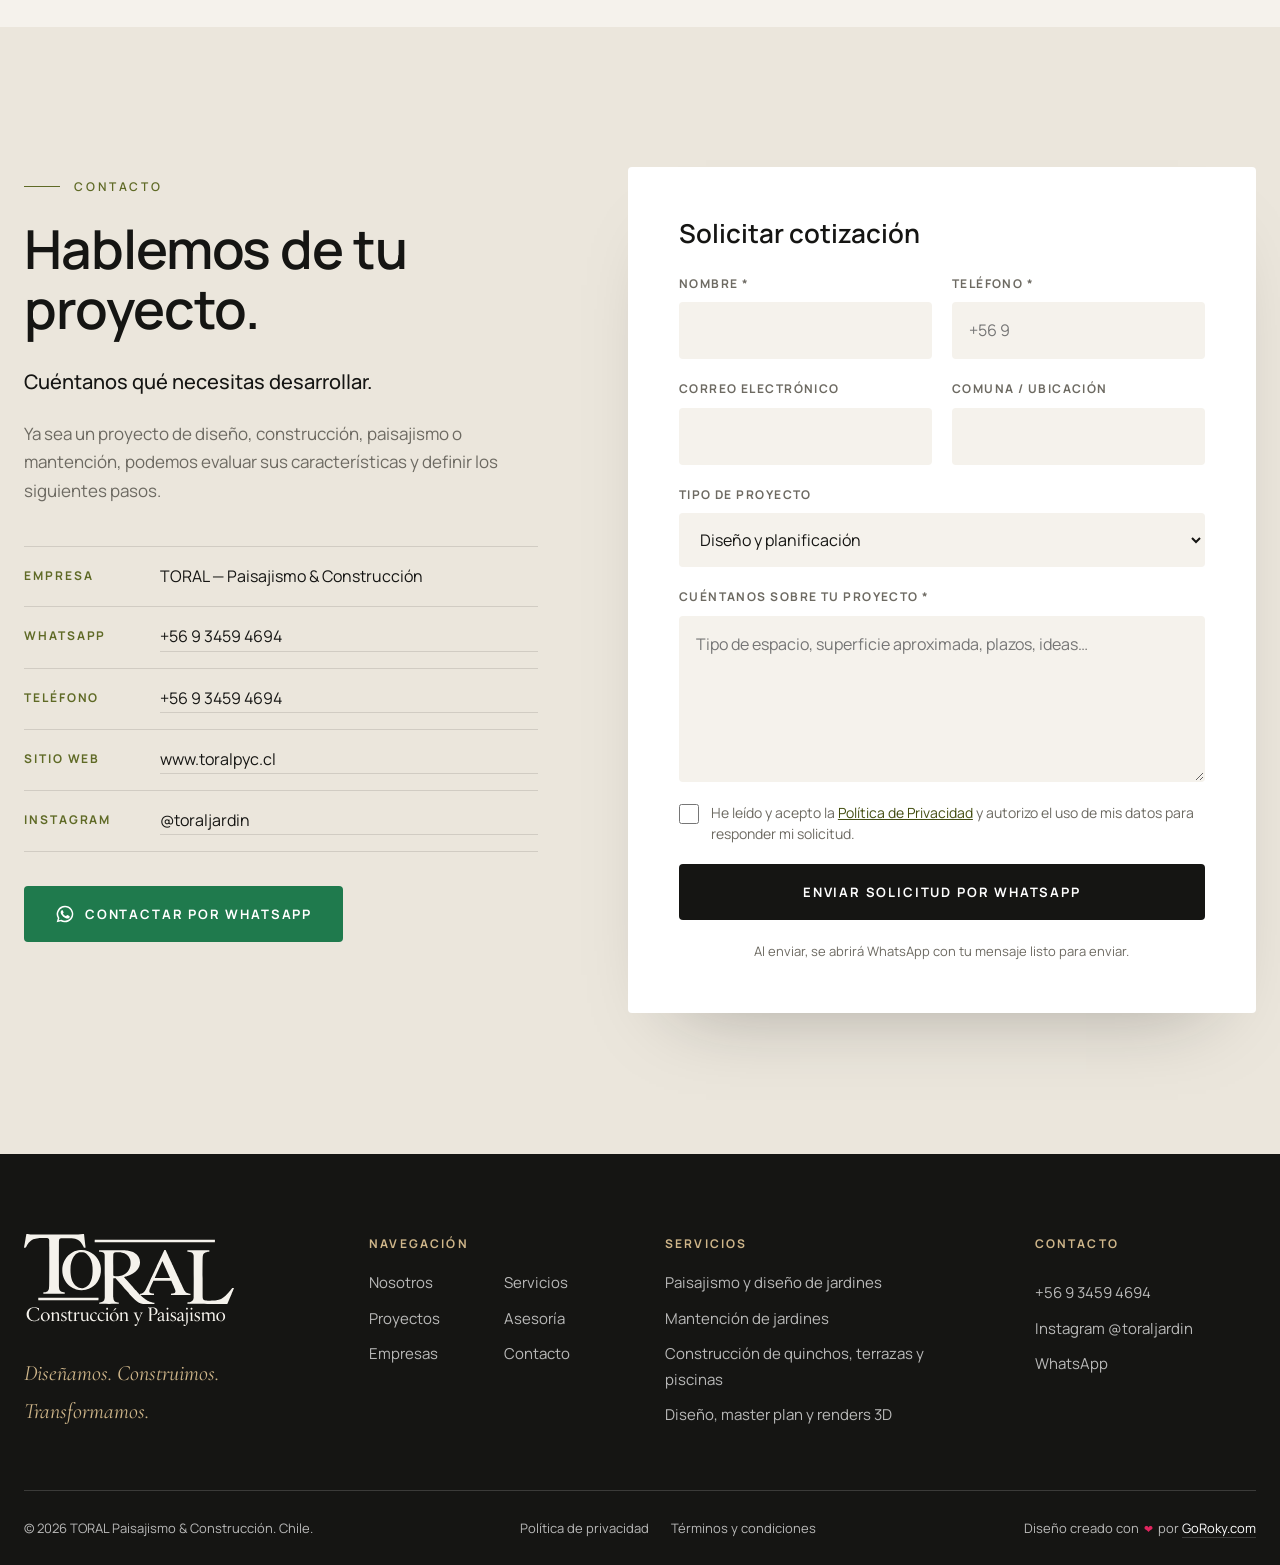
==== commit b8cad10f: "Video del inicio: reproducción automática más robusta en celulares - Fuerza muted/playsinline por JS" ====
--- a/index.html
+++ b/index.html
@@ -30,7 +30,7 @@
   <link rel="preconnect" href="https://fonts.googleapis.com">
   <link rel="preconnect" href="https://fonts.gstatic.com" crossorigin>
   <link href="https://fonts.googleapis.com/css2?family=Cormorant+Garamond:ital,wght@0,500;0,600;1,500&family=Manrope:wght@300;400;500;600;700&display=swap" rel="stylesheet">
-  <link rel="stylesheet" href="assets/css/styles.css?v=2">
+  <link rel="stylesheet" href="assets/css/styles.css?v=3">
 
   <script type="application/ld+json">
 {
@@ -867,6 +867,6 @@
   <button class="lb-next" aria-label="Siguiente">&#8250;</button>
 </div>
 
-<script src="assets/js/main.js?v=2" defer></script>
+<script src="assets/js/main.js?v=3" defer></script>
 </body>
 </html>
--- a/assets/css/styles.css
+++ b/assets/css/styles.css
@@ -152,6 +152,12 @@
   color: #fff; overflow: hidden; background: var(--ink);
 }
 .hero-video { position: absolute; inset: 0; width: 100%; height: 100%; object-fit: cover; }
+.hero-video { pointer-events: none; }
+/* Oculta el botón de play nativo (iPhone/Android) si el teléfono bloquea la reproducción automática */
+.hero-video::-webkit-media-controls,
+.hero-video::-webkit-media-controls-panel,
+.hero-video::-webkit-media-controls-overlay-play-button,
+.hero-video::-webkit-media-controls-start-playback-button { display: none !important; -webkit-appearance: none; opacity: 0; }
 .hero-overlay {
   position: absolute; inset: 0;
   background:
